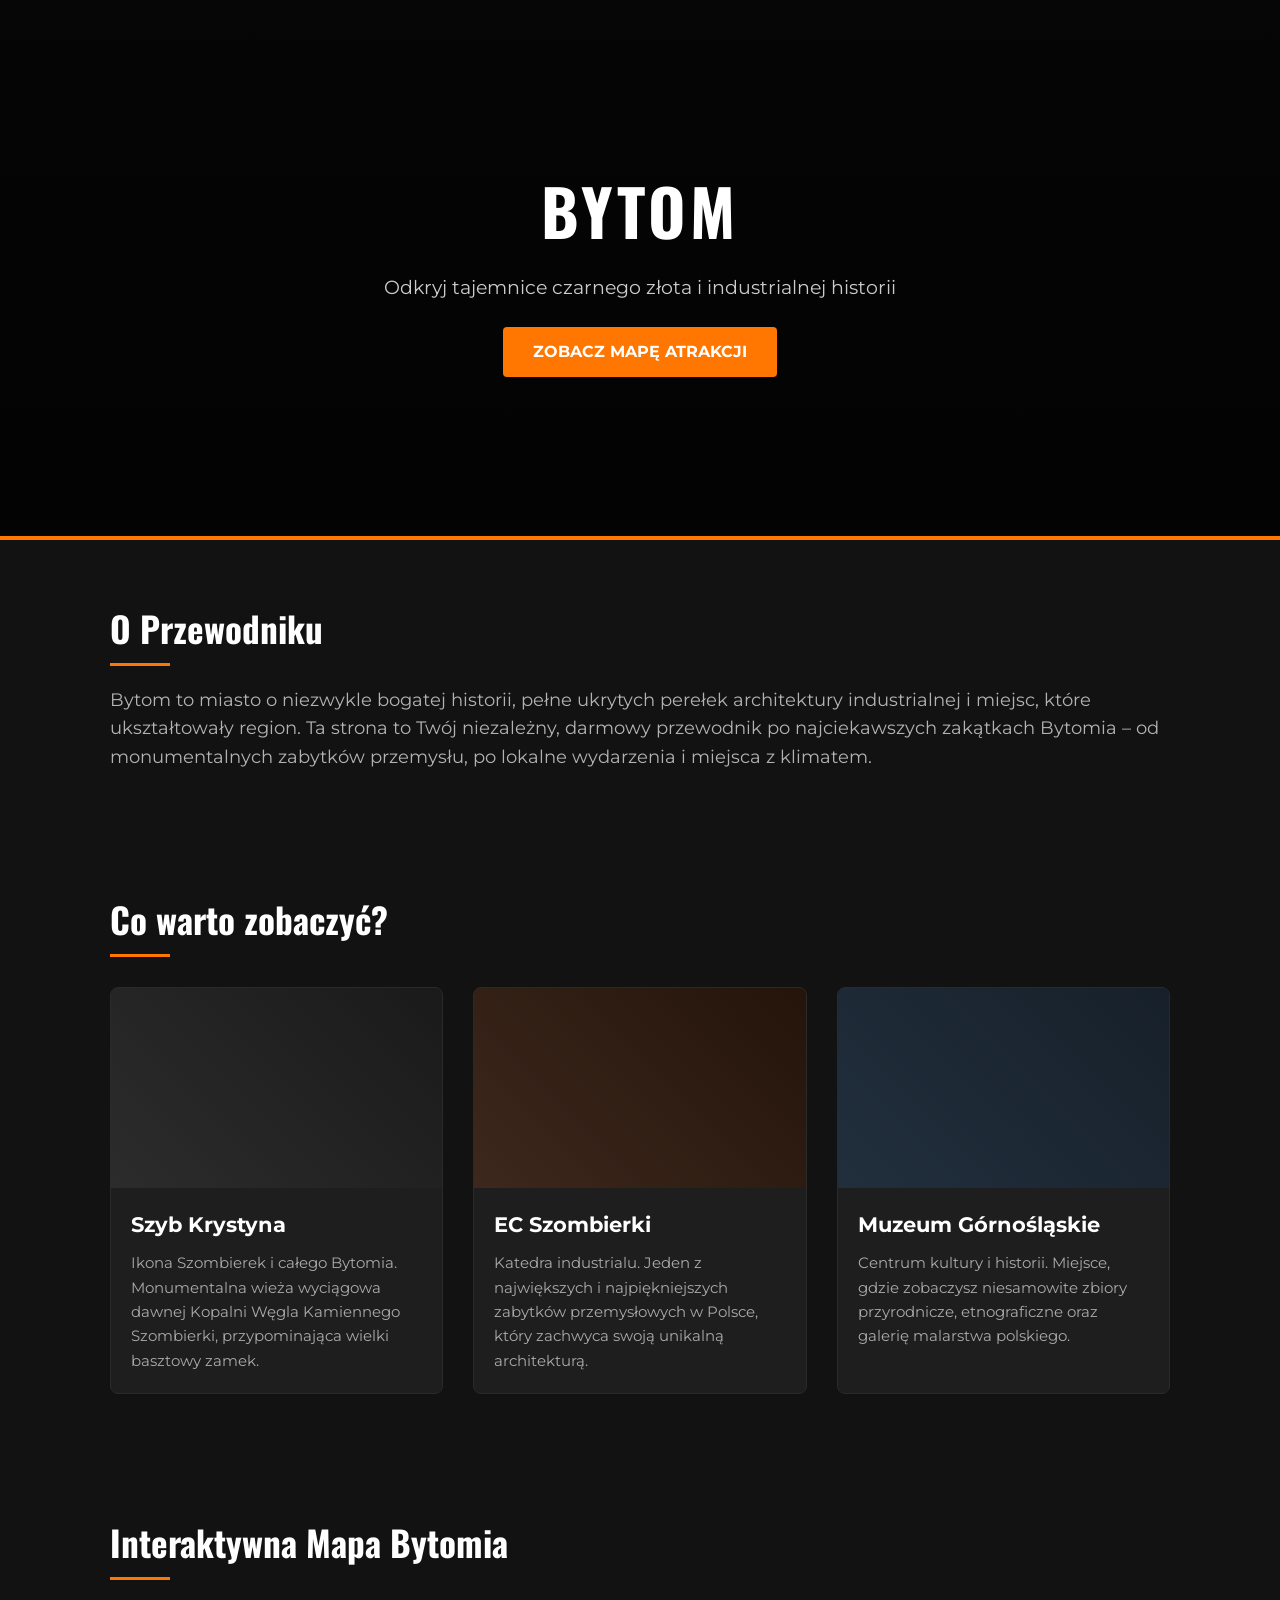
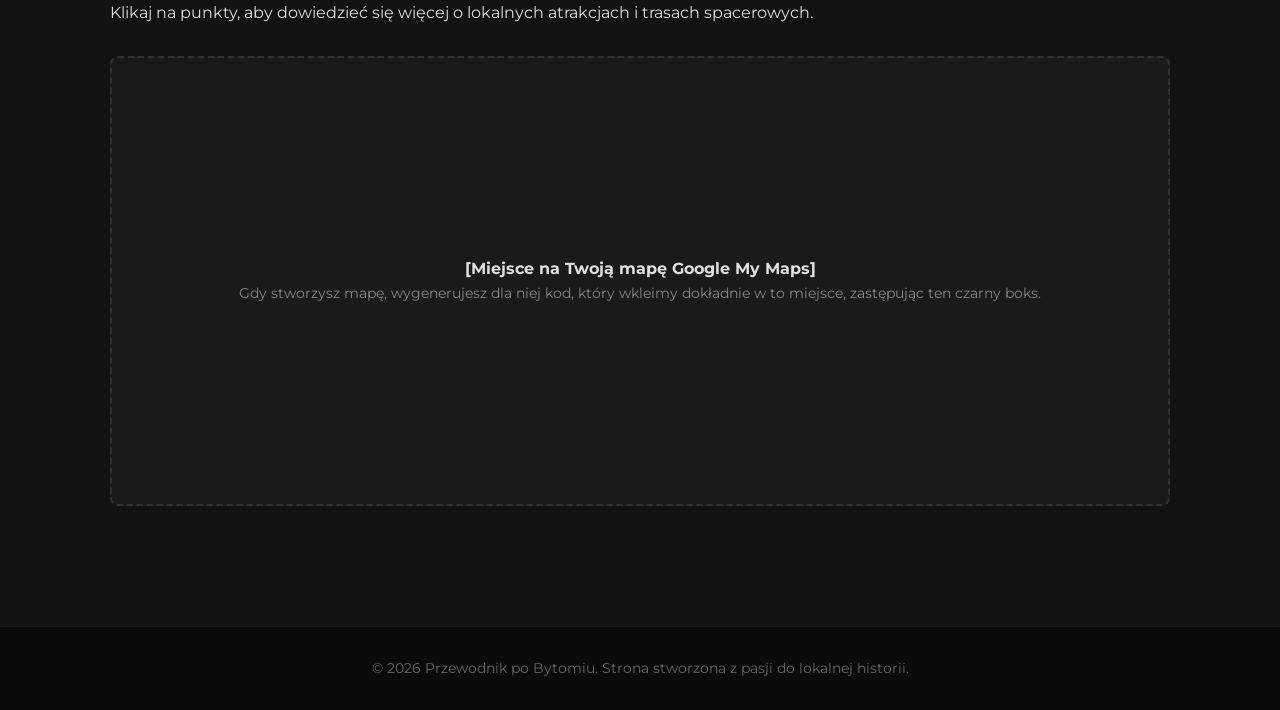
==== index.html @ 53740538 "Add files via upload" ====
<!DOCTYPE html>
<html lang="pl">
<head>
    <meta charset="UTF-8">
    <meta name="viewport" content="width=device-width, initial-scale=1.0">
    <title>Bytom - Industrialny Przewodnik</title>
    <link rel="stylesheet" href="style.css">
    <!-- Google Fonts dla świetnego wyglądu czcionek -->
    <link rel="preconnect" href="https://fonts.googleapis.com">
    <link rel="preconnect" href="https://fonts.gstatic.com" crossorigin>
    <link href="https://fonts.googleapis.com/css2?family=Montserrat:wght@400;700&family=Oswald:wght@500;700&display=swap" rel="stylesheet">
</head>
<body>

    <!-- Główny nagłówek / Banner -->
    <header class="hero">
        <div class="hero-content">
            <h1>BYTOM</h1>
            <p class="tagline">Odkryj tajemnice czarnego złota i industrialnej historii</p>
            <a href="#mapa" class="btn">Zobacz mapę atrakcji</a>
        </div>
    </header>

    <!-- Sekcja O projekcie -->
    <section class="about">
        <h2>O Przewodniku</h2>
        <p>Bytom to miasto o niezwykle bogatej historii, pełne ukrytych perełek architektury industrialnej i miejsc, które ukształtowały region. Ta strona to Twój niezależny, darmowy przewodnik po najciekawszych zakątkach Bytomia – od monumentalnych zabytków przemysłu, po lokalne wydarzenia i miejsca z klimatem.</p>
    </section>

    <!-- Sekcja Atrakcji (Kafelki) -->
    <section class="attractions">
        <h2>Co warto zobaczyć?</h2>
        <div class="grid">
            <div class="card">
                <div class="card-img placeholder-krystyna"></div>
                <div class="card-body">
                    <h3>Szyb Krystyna</h3>
                    <p>Ikona Szombierek i całego Bytomia. Monumentalna wieża wyciągowa dawnej Kopalni Węgla Kamiennego Szombierki, przypominająca wielki basztowy zamek.</p>
                </div>
            </div>
            <div class="card">
                <div class="card-img placeholder-elektrocieplownia"></div>
                <div class="card-body">
                    <h3>EC Szombierki</h3>
                    <p>Katedra industrialu. Jeden z największych i najpiękniejszych zabytków przemysłowych w Polsce, który zachwyca swoją unikalną architekturą.</p>
                </div>
            </div>
            <div class="card">
                <div class="card-img placeholder-muzeum"></div>
                <div class="card-body">
                    <h3>Muzeum Górnośląskie</h3>
                    <p>Centrum kultury i historii. Miejsce, gdzie zobaczysz niesamowite zbiory przyrodnicze, etnograficzne oraz galerię malarstwa polskiego.</p>
                </div>
            </div>
        </div>
    </section>

    <!-- Sekcja z Mapą -->
    <section id="mapa" class="map-section">
        <h2>Interaktywna Mapa Bytomia</h2>
        <p>Klikaj na punkty, aby dowiedzieć się więcej o lokalnych atrakcjach i trasach spacerowych.</p>
        <div class="map-container">
            <!-- Tutaj wkleisz swój kod z Google My Maps. Na razie jest tu estetyczny zamiennik wizualny. -->
            <div class="map-placeholder">
                <p><strong>[Miejsce na Twoją mapę Google My Maps]</strong></p>
                <p style="font-size: 0.9rem; color: #888;">Gdy stworzysz mapę, wygenerujesz dla niej kod, który wkleimy dokładnie w to miejsce, zastępując ten czarny boks.</p>
            </div>
        </div>
    </section>

    <!-- Stopka strony -->
    <footer>
        <p>&copy; 2026 Przewodnik po Bytomiu. Strona stworzona z pasji do lokalnej historii.</p>
    </footer>

</body>
</html>
---- style.css ----
/* Reset podstawowych styli komputerowych */
* {
    margin: 0;
    padding: 0;
    box-sizing: border-box;
}

body {
    font-family: 'Montserrat', sans-serif;
    background-color: #121212; /* Ciemne, industrialne tło */
    color: #e0e0e0;
    line-height: 1.6;
}

/* Styl nagłówka z dużym tłem (Hero) */
.hero {
    background: linear-gradient(rgba(0, 0, 0, 0.7), rgba(0, 0, 0, 0.85)), url('https://images.unsplash.com/photo-1605810230434-7631ac76ec81?auto=format&fit=crop&w=1200&q=80');
    background-size: cover;
    background-position: center;
    height: 60vh;
    display: flex;
    justify-content: center;
    align-items: center;
    text-align: center;
    border-bottom: 4px solid #ff7700; /* Pomarańczowy, "hutniczy" akcent */
}

.hero-content h1 {
    font-family: 'Oswald', sans-serif;
    font-size: 4rem;
    letter-spacing: 4px;
    color: #ffffff;
    margin-bottom: 10px;
}

.hero-content .tagline {
    font-size: 1.2rem;
    color: #cccccc;
    margin-bottom: 25px;
}

/* Przycisk akcji */
.btn {
    display: inline-block;
    padding: 12px 30px;
    background-color: #ff7700;
    color: #fff;
    text-decoration: none;
    font-weight: bold;
    text-transform: uppercase;
    border-radius: 4px;
    transition: background 0.3s ease;
}

.btn:hover {
    background-color: #e06600;
}

/* Wspólne style dla sekcji */
section {
    padding: 60px 20px;
    max-width: 1100px;
    margin: 0 auto;
}

section h2 {
    font-family: 'Oswald', sans-serif;
    font-size: 2.2rem;
    color: #ffffff;
    margin-bottom: 20px;
    position: relative;
    padding-bottom: 10px;
}

section h2::after {
    content: '';
    position: absolute;
    left: 0;
    bottom: 0;
    width: 60px;
    height: 3px;
    background-color: #ff7700;
}

.about p {
    font-size: 1.1rem;
    color: #b3b3b3;
}

/* Układ kafelków (Grid) */
.grid {
    display: grid;
    grid-template-columns: repeat(auto-fit, minmax(300px, 1fr));
    gap: 30px;
    margin-top: 30px;
}

.card {
    background-color: #1e1e1e;
    border-radius: 8px;
    overflow: hidden;
    border: 1px solid #2a2a2a;
    transition: transform 0.3s ease;
}

.card:hover {
    transform: translateY(-5px);
}

.card-img {
    height: 200px;
    background-color: #333;
}

/* Symulacja obrazków industrialnych (kolory węgla i rdzy) */
.placeholder-krystyna { background: #262626 linear-gradient(45deg, #2c2c2c, #1a1a1a); }
.placeholder-elektrocieplownia { background: #3a2212 linear-gradient(45deg, #3d281d, #24140a); }
.placeholder-muzeum { background: #1c2833 linear-gradient(45deg, #212f3d, #17202a); }

.card-body {
    padding: 20px;
}

.card-body h3 {
    color: #ffffff;
    margin-bottom: 10px;
    font-size: 1.3rem;
}

.card-body p {
    font-size: 0.95rem;
    color: #aaaaaa;
}

/* Sekcja Mapy */
.map-container {
    margin-top: 30px;
    width: 100%;
}

.map-placeholder {
    width: 100%;
    height: 450px;
    background-color: #1a1a1a;
    border: 2px dashed #333;
    display: flex;
    flex-direction: column;
    justify-content: center;
    align-items: center;
    border-radius: 8px;
    padding: 20px;
    text-align: center;
}

/* Stopka */
footer {
    background-color: #0b0b0b;
    text-align: center;
    padding: 30px 20px;
    color: #666;
    font-size: 0.9rem;
    border-top: 1px solid #1a1a1a;
    margin-top: 60px;
}

/* Responsywność dla telefonów */
@media (max-width: 768px) {
    .hero-content h1 {
        font-size: 2.5rem;
    }
    section {
        padding: 40px 15px;
    }
}
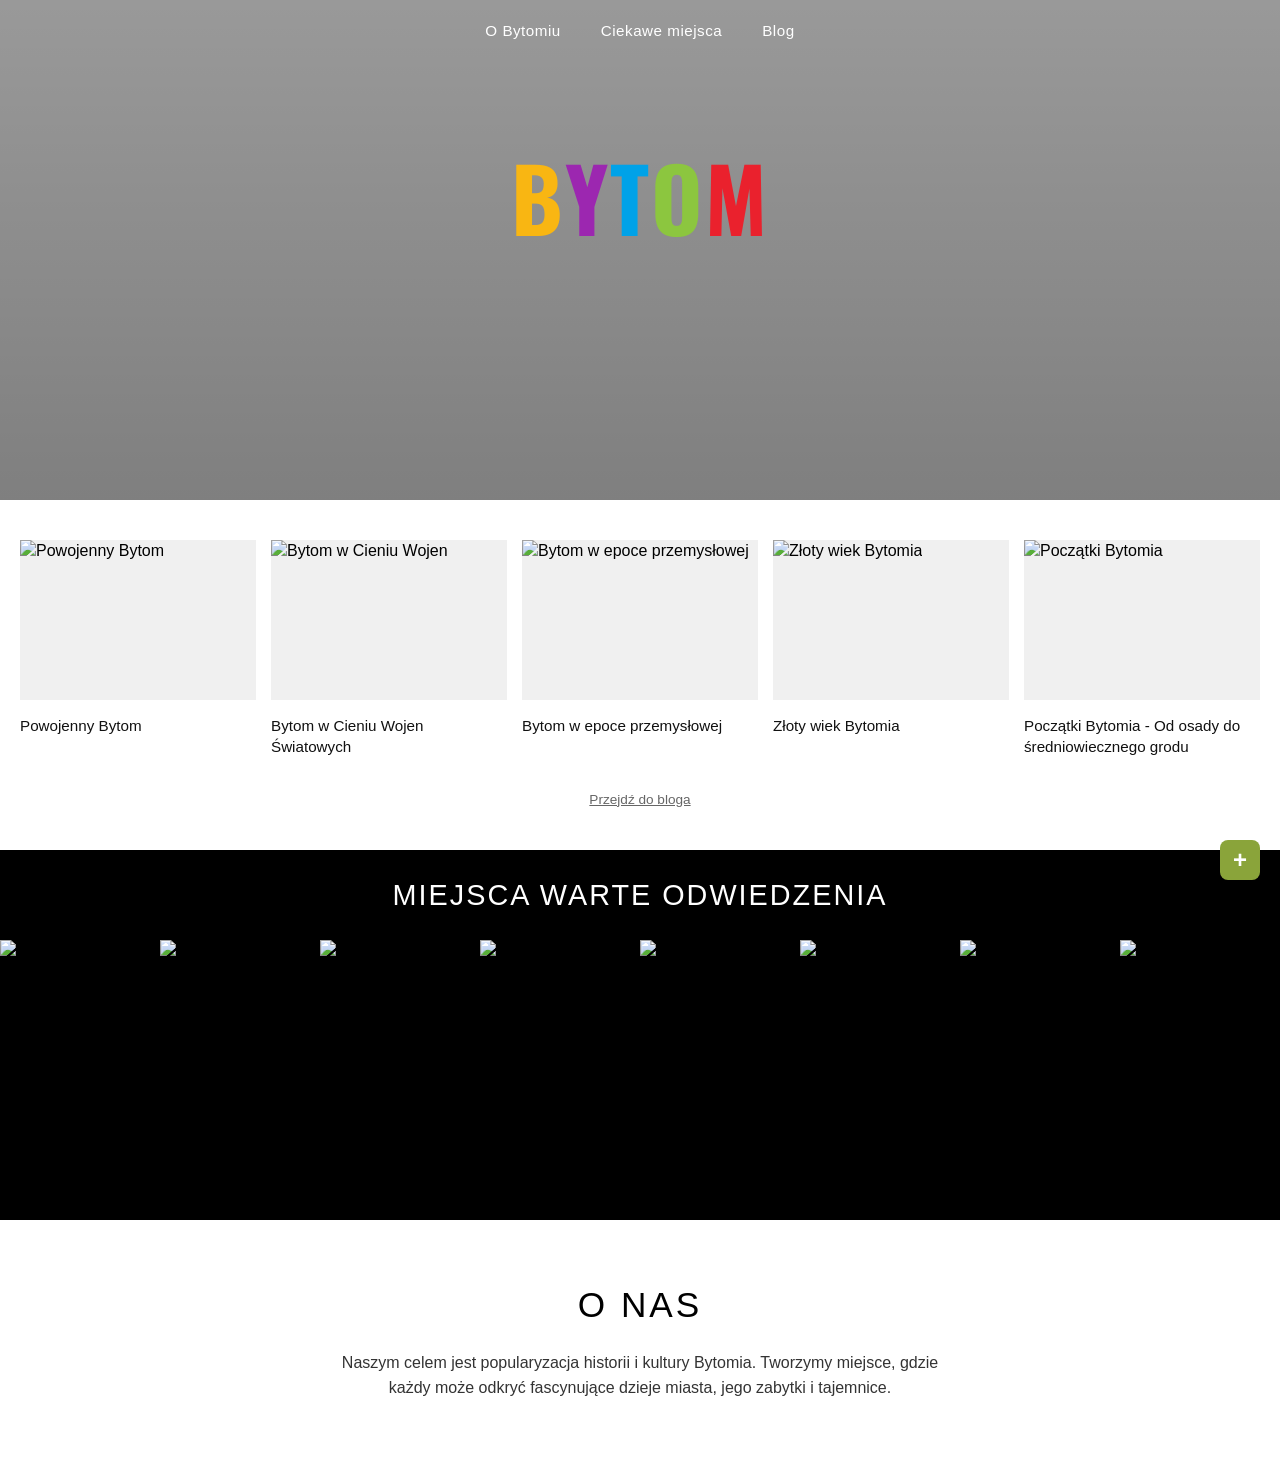
==== commit 46afd1f2: "Add files via upload" ====
--- a/index.html
+++ b/index.html
@@ -3,75 +3,106 @@
 <head>
     <meta charset="UTF-8">
     <meta name="viewport" content="width=device-width, initial-scale=1.0">
-    <title>Bytom - Industrialny Przewodnik</title>
+    <title>Bytom - Przewodnik i Źródło Wiedzy</title>
     <link rel="stylesheet" href="style.css">
-    <!-- Google Fonts dla świetnego wyglądu czcionek -->
     <link rel="preconnect" href="https://fonts.googleapis.com">
     <link rel="preconnect" href="https://fonts.gstatic.com" crossorigin>
-    <link href="https://fonts.googleapis.com/css2?family=Montserrat:wght@400;700&family=Oswald:wght@500;700&display=swap" rel="stylesheet">
+    <link href="https://fonts.googleapis.com/css2?family=Helvetica+Neue:wght@300;400;700&family=Oswald:wght@400;600&family=Montserrat:wght@400;600&display=swap" rel="stylesheet">
 </head>
 <body>
 
-    <!-- Główny nagłówek / Banner -->
-    <header class="hero">
-        <div class="hero-content">
-            <h1>BYTOM</h1>
-            <p class="tagline">Odkryj tajemnice czarnego złota i industrialnej historii</p>
-            <a href="#mapa" class="btn">Zobacz mapę atrakcji</a>
+    <!-- GŁÓWNY BANER (HERO) -->
+    <header class="wix-hero">
+        <nav class="wix-nav">
+            <a href="#">O Bytomiu</a>
+            <a href="#">Ciekawe miejsca</a>
+            <a href="#">Blog</a>
+        </nav>
+        
+        <div class="logo-container">
+            <div class="bytom-logo">
+                <span class="letter-b">B</span>
+                <span class="letter-y">Y</span>
+                <span class="letter-t">T</span>
+                <span class="letter-o">O</span>
+                <span class="letter-m">M</span>
+            </div>
         </div>
     </header>
 
-    <!-- Sekcja O projekcie -->
-    <section class="about">
-        <h2>O Przewodniku</h2>
-        <p>Bytom to miasto o niezwykle bogatej historii, pełne ukrytych perełek architektury industrialnej i miejsc, które ukształtowały region. Ta strona to Twój niezależny, darmowy przewodnik po najciekawszych zakątkach Bytomia – od monumentalnych zabytków przemysłu, po lokalne wydarzenia i miejsca z klimatem.</p>
-    </section>
+    <!-- SEKCJA BLOGA / HISTORII -->
+    <section class="history-section">
+        <div class="grid-container">
+            
+            <div class="history-card">
+                <div class="card-img-wrapper">
+                    <img src="https://images.unsplash.com/photo-1578328819058-b69f3a3b0f6b?auto=format&fit=crop&w=400&q=80" alt="Powojenny Bytom">
+                </div>
+                <div class="card-title"><a href="#">Powojenny Bytom</a></div>
+            </div>
 
-    <!-- Sekcja Atrakcji (Kafelki) -->
-    <section class="attractions">
-        <h2>Co warto zobaczyć?</h2>
-        <div class="grid">
-            <div class="card">
-                <div class="card-img placeholder-krystyna"></div>
-                <div class="card-body">
-                    <h3>Szyb Krystyna</h3>
-                    <p>Ikona Szombierek i całego Bytomia. Monumentalna wieża wyciągowa dawnej Kopalni Węgla Kamiennego Szombierki, przypominająca wielki basztowy zamek.</p>
+            <div class="history-card">
+                <div class="card-img-wrapper">
+                    <img src="https://images.unsplash.com/photo-1541963463532-d68292c34b19?auto=format&fit=crop&w=400&q=80" alt="Bytom w Cieniu Wojen">
                 </div>
+                <div class="card-title"><a href="#">Bytom w Cieniu Wojen Światowych</a></div>
             </div>
-            <div class="card">
-                <div class="card-img placeholder-elektrocieplownia"></div>
-                <div class="card-body">
-                    <h3>EC Szombierki</h3>
-                    <p>Katedra industrialu. Jeden z największych i najpiękniejszych zabytków przemysłowych w Polsce, który zachwyca swoją unikalną architekturą.</p>
+
+            <div class="history-card">
+                <div class="card-img-wrapper">
+                    <img src="https://images.unsplash.com/photo-1504917595217-d4dc5ebe6122?auto=format&fit=crop&w=400&q=80" alt="Bytom w epoce przemysłowej">
                 </div>
+                <div class="card-title"><a href="#">Bytom w epoce przemysłowej</a></div>
             </div>
-            <div class="card">
-                <div class="card-img placeholder-muzeum"></div>
-                <div class="card-body">
-                    <h3>Muzeum Górnośląskie</h3>
-                    <p>Centrum kultury i historii. Miejsce, gdzie zobaczysz niesamowite zbiory przyrodnicze, etnograficzne oraz galerię malarstwa polskiego.</p>
+
+            <div class="history-card">
+                <div class="card-img-wrapper">
+                    <img src="https://images.unsplash.com/photo-1605810230434-7631ac76ec81?auto=format&fit=crop&w=400&q=80" alt="Złoty wiek Bytomia">
                 </div>
+                <div class="card-title"><a href="#">Złoty wiek Bytomia</a></div>
             </div>
+
+            <div class="history-card">
+                <div class="card-img-wrapper">
+                    <img src="https://images.unsplash.com/photo-1447069387593-a5de0862481e?auto=format&fit=crop&w=400&q=80" alt="Początki Bytomia">
+                </div>
+                <div class="card-title"><a href="#">Początki Bytomia - Od osady do średniowiecznego grodu</a></div>
+            </div>
+
+        </div>
+        
+        <div class="blog-link-wrapper">
+            <a href="#" class="go-to-blog">Przejdź do bloga</a>
         </div>
     </section>
 
-    <!-- Sekcja z Mapą -->
-    <section id="mapa" class="map-section">
-        <h2>Interaktywna Mapa Bytomia</h2>
-        <p>Klikaj na punkty, aby dowiedzieć się więcej o lokalnych atrakcjach i trasach spacerowych.</p>
-        <div class="map-container">
-            <!-- Tutaj wkleisz swój kod z Google My Maps. Na razie jest tu estetyczny zamiennik wizualny. -->
-            <div class="map-placeholder">
-                <p><strong>[Miejsce na Twoją mapę Google My Maps]</strong></p>
-                <p style="font-size: 0.9rem; color: #888;">Gdy stworzysz mapę, wygenerujesz dla niej kod, który wkleimy dokładnie w to miejsce, zastępując ten czarny boks.</p>
-            </div>
+    <!-- SEKCJA MIEJSCA WARTE ODWIEDZENIA -->
+    <section class="places-section">
+        <div class="places-header">
+            <h2>MIEJSCA WARTE ODWIEDZENIA</h2>
+        </div>
+        
+        <div class="places-gallery">
+            <div class="gallery-item"><img src="https://images.unsplash.com/photo-1518156677180-95a2893f3e9f?auto=format&fit=crop&w=400&q=80" alt="Szyb Krystyna"></div>
+            <div class="gallery-item"><img src="https://images.unsplash.com/photo-1518156677180-95a2893f3e9f?auto=format&fit=crop&w=400&q=80" alt="Szyb Krystyna"></div>
+            <div class="gallery-item"><img src="https://images.unsplash.com/photo-1518156677180-95a2893f3e9f?auto=format&fit=crop&w=400&q=80" alt="Szyb Krystyna"></div>
+            <div class="gallery-item"><img src="https://images.unsplash.com/photo-1518156677180-95a2893f3e9f?auto=format&fit=crop&w=400&q=80" alt="Szyb Krystyna"></div>
+            <div class="gallery-item"><img src="https://images.unsplash.com/photo-1518156677180-95a2893f3e9f?auto=format&fit=crop&w=400&q=80" alt="Szyb Krystyna"></div>
+            <div class="gallery-item"><img src="https://images.unsplash.com/photo-1518156677180-95a2893f3e9f?auto=format&fit=crop&w=400&q=80" alt="Szyb Krystyna"></div>
+            <div class="gallery-item"><img src="https://images.unsplash.com/photo-1518156677180-95a2893f3e9f?auto=format&fit=crop&w=400&q=80" alt="Szyb Krystyna"></div>
+            <div class="gallery-item"><img src="https://images.unsplash.com/photo-1518156677180-95a2893f3e9f?auto=format&fit=crop&w=400&q=80" alt="Szyb Krystyna"></div>
         </div>
     </section>
 
-    <!-- Stopka strony -->
-    <footer>
-        <p>&copy; 2026 Przewodnik po Bytomiu. Strona stworzona z pasji do lokalnej historii.</p>
-    </footer>
+    <!-- SEKCJA O NAS -->
+    <section class="about-wix-section">
+        <div class="about-container">
+            <h2>O NAS</h2>
+            <p>Naszym celem jest popularyzacja historii i kultury Bytomia. Tworzymy miejsce, gdzie każdy może odkryć fascynujące dzieje miasta, jego zabytki i tajemnice.</p>
+        </div>
+    </section>
+
+    <div class="wix-plus-btn">+</div>
 
 </body>
 </html>
--- a/style.css
+++ b/style.css
@@ -1,4 +1,4 @@
-/* Reset podstawowych styli komputerowych */
+/* RESET I STYLE PODSTAWOWE */
 * {
     margin: 0;
     padding: 0;
@@ -6,169 +6,218 @@
 }
 
 body {
-    font-family: 'Montserrat', sans-serif;
-    background-color: #121212; /* Ciemne, industrialne tło */
-    color: #e0e0e0;
-    line-height: 1.6;
-}
-
-/* Styl nagłówka z dużym tłem (Hero) */
-.hero {
-    background: linear-gradient(rgba(0, 0, 0, 0.7), rgba(0, 0, 0, 0.85)), url('https://images.unsplash.com/photo-1605810230434-7631ac76ec81?auto=format&fit=crop&w=1200&q=80');
+    font-family: 'Helvetica Neue', Helvetica, Arial, sans-serif;
+    background-color: #ffffff;
+    color: #000000;
+    line-height: 1.4;
+}
+
+/* LINKI HOVER */
+a {
+    color: inherit;
+    text-decoration: none;
+    transition: color 0.2s ease;
+}
+
+a:hover {
+    color: #8aa43a !important;
+}
+
+/* GŁÓWNY BANER HERO */
+.wix-hero {
+    position: relative;
+    background: linear-gradient(rgba(0, 0, 0, 0.4), rgba(0, 0, 0, 0.5)), url('https://images.unsplash.com/photo-1506744038136-46273834b3fb?auto=format&fit=crop&w=1600&q=80'); 
     background-size: cover;
-    background-position: center;
-    height: 60vh;
+    background-position: center 30%;
+    height: 500px;
+    display: flex;
+    flex-direction: column;
+    align-items: center;
+    justify-content: flex-start;
+    padding-top: 20px;
+}
+
+/* Menu Górne */
+.wix-nav {
+    display: flex;
+    gap: 40px;
+    margin-bottom: 80px;
+}
+
+.wix-nav a {
+    color: #ffffff;
+    font-size: 0.95rem;
+    font-weight: 400;
+    letter-spacing: 0.5px;
+}
+
+/* Logo BYTOM */
+.logo-container {
     display: flex;
     justify-content: center;
     align-items: center;
+    height: 150px;
+}
+
+.bytom-logo {
+    font-family: 'Oswald', sans-serif;
+    font-size: 5.5rem;
+    font-weight: 700;
+    letter-spacing: 2px;
+    display: flex;
+}
+
+.bytom-logo .letter-b { color: #f9b612; }
+.bytom-logo .letter-y { color: #9c27b0; }
+.bytom-logo .letter-t { color: #00a2e8; }
+.bytom-logo .letter-o { color: #8cc63f; }
+.bytom-logo .letter-m { color: #ea212d; }
+
+/* KAFELKI HISTORII */
+.history-section {
+    background-color: #ffffff;
+    padding: 40px 20px 20px 20px;
+    max-width: 1400px;
+    margin: 0 auto;
+}
+
+.grid-container {
+    display: grid;
+    grid-template-columns: repeat(5, 1fr);
+    gap: 15px;
+}
+
+@media (max-width: 1024px) {
+    .grid-container { grid-template-columns: repeat(3, 1fr); }
+}
+@media (max-width: 600px) {
+    .grid-container { grid-template-columns: repeat(1, 1fr); }
+}
+
+.history-card {
+    background: #ffffff;
+    display: flex;
+    flex-direction: column;
+}
+
+.card-img-wrapper {
+    width: 100%;
+    height: 160px;
+    overflow: hidden;
+    background-color: #f0f0f0;
+}
+
+.card-img-wrapper img {
+    width: 100%;
+    height: 100%;
+    object-fit: cover;
+}
+
+.card-title {
+    margin-top: 15px;
+    font-size: 0.95rem;
+    font-weight: 400;
+    color: #111111;
+    line-height: 1.4;
+    padding-right: 10px;
+}
+
+.blog-link-wrapper {
     text-align: center;
-    border-bottom: 4px solid #ff7700; /* Pomarańczowy, "hutniczy" akcent */
-}
-
-.hero-content h1 {
-    font-family: 'Oswald', sans-serif;
-    font-size: 4rem;
-    letter-spacing: 4px;
+    margin-top: 30px;
+    margin-bottom: 20px;
+}
+
+.go-to-blog {
+    font-size: 0.85rem;
+    color: #666666;
+    text-decoration: underline;
+}
+
+/* SEKCJA MIEJSCA WARTE ODWIEDZENIA */
+.places-section {
+    background-color: #000000;
+    width: 100%;
+}
+
+.places-header {
+    background-color: #000000;
+    text-align: center;
+    padding: 25px 0;
+}
+
+.places-header h2 {
+    font-family: 'Helvetica Neue', Arial, sans-serif;
     color: #ffffff;
-    margin-bottom: 10px;
-}
-
-.hero-content .tagline {
-    font-size: 1.2rem;
-    color: #cccccc;
-    margin-bottom: 25px;
-}
-
-/* Przycisk akcji */
-.btn {
-    display: inline-block;
-    padding: 12px 30px;
-    background-color: #ff7700;
-    color: #fff;
-    text-decoration: none;
+    font-size: 1.8rem;
+    font-weight: 300;
+    letter-spacing: 2px;
+}
+
+.places-gallery {
+    display: flex;
+    overflow-x: hidden;
+    width: 100%;
+    background-color: #000000;
+}
+
+.gallery-item {
+    flex: 0 0 12.5%;
+    height: 280px;
+}
+
+@media (max-width: 900px) {
+    .gallery-item { flex: 0 0 25%; }
+}
+
+.gallery-item img {
+    width: 100%;
+    height: 100%;
+    object-fit: cover;
+}
+
+/* SEKCJA O NAS */
+.about-wix-section {
+    background-color: #ffffff;
+    padding: 60px 20px;
+    text-align: center;
+}
+
+.about-container {
+    max-width: 800px;
+    margin: 0 auto;
+}
+
+.about-container h2 {
+    font-family: 'Helvetica Neue', Arial, sans-serif;
+    font-size: 2.2rem;
+    font-weight: 300;
+    letter-spacing: 3px;
+    margin-bottom: 20px;
+}
+
+.about-container p {
+    font-size: 1rem;
+    color: #333333;
+    line-height: 1.6;
+    max-width: 600px;
+    margin: 0 auto;
+}
+
+.wix-plus-btn {
+    position: fixed;
+    bottom: 20px;
+    right: 20px;
+    background-color: #8aa43a;
+    color: #ffffff;
+    width: 40px;
+    height: 40px;
+    border-radius: 8px;
+    display: flex;
+    align-items: center;
+    justify-content: center;
+    font-size: 1.5rem;
     font-weight: bold;
-    text-transform: uppercase;
-    border-radius: 4px;
-    transition: background 0.3s ease;
-}
-
-.btn:hover {
-    background-color: #e06600;
-}
-
-/* Wspólne style dla sekcji */
-section {
-    padding: 60px 20px;
-    max-width: 1100px;
-    margin: 0 auto;
-}
-
-section h2 {
-    font-family: 'Oswald', sans-serif;
-    font-size: 2.2rem;
-    color: #ffffff;
-    margin-bottom: 20px;
-    position: relative;
-    padding-bottom: 10px;
-}
-
-section h2::after {
-    content: '';
-    position: absolute;
-    left: 0;
-    bottom: 0;
-    width: 60px;
-    height: 3px;
-    background-color: #ff7700;
-}
-
-.about p {
-    font-size: 1.1rem;
-    color: #b3b3b3;
-}
-
-/* Układ kafelków (Grid) */
-.grid {
-    display: grid;
-    grid-template-columns: repeat(auto-fit, minmax(300px, 1fr));
-    gap: 30px;
-    margin-top: 30px;
-}
-
-.card {
-    background-color: #1e1e1e;
-    border-radius: 8px;
-    overflow: hidden;
-    border: 1px solid #2a2a2a;
-    transition: transform 0.3s ease;
-}
-
-.card:hover {
-    transform: translateY(-5px);
-}
-
-.card-img {
-    height: 200px;
-    background-color: #333;
-}
-
-/* Symulacja obrazków industrialnych (kolory węgla i rdzy) */
-.placeholder-krystyna { background: #262626 linear-gradient(45deg, #2c2c2c, #1a1a1a); }
-.placeholder-elektrocieplownia { background: #3a2212 linear-gradient(45deg, #3d281d, #24140a); }
-.placeholder-muzeum { background: #1c2833 linear-gradient(45deg, #212f3d, #17202a); }
-
-.card-body {
-    padding: 20px;
-}
-
-.card-body h3 {
-    color: #ffffff;
-    margin-bottom: 10px;
-    font-size: 1.3rem;
-}
-
-.card-body p {
-    font-size: 0.95rem;
-    color: #aaaaaa;
-}
-
-/* Sekcja Mapy */
-.map-container {
-    margin-top: 30px;
-    width: 100%;
-}
-
-.map-placeholder {
-    width: 100%;
-    height: 450px;
-    background-color: #1a1a1a;
-    border: 2px dashed #333;
-    display: flex;
-    flex-direction: column;
-    justify-content: center;
-    align-items: center;
-    border-radius: 8px;
-    padding: 20px;
-    text-align: center;
-}
-
-/* Stopka */
-footer {
-    background-color: #0b0b0b;
-    text-align: center;
-    padding: 30px 20px;
-    color: #666;
-    font-size: 0.9rem;
-    border-top: 1px solid #1a1a1a;
-    margin-top: 60px;
-}
-
-/* Responsywność dla telefonów */
-@media (max-width: 768px) {
-    .hero-content h1 {
-        font-size: 2.5rem;
-    }
-    section {
-        padding: 40px 15px;
-    }
-}
+    cursor: pointer;
+    z-index: 1000;
+}
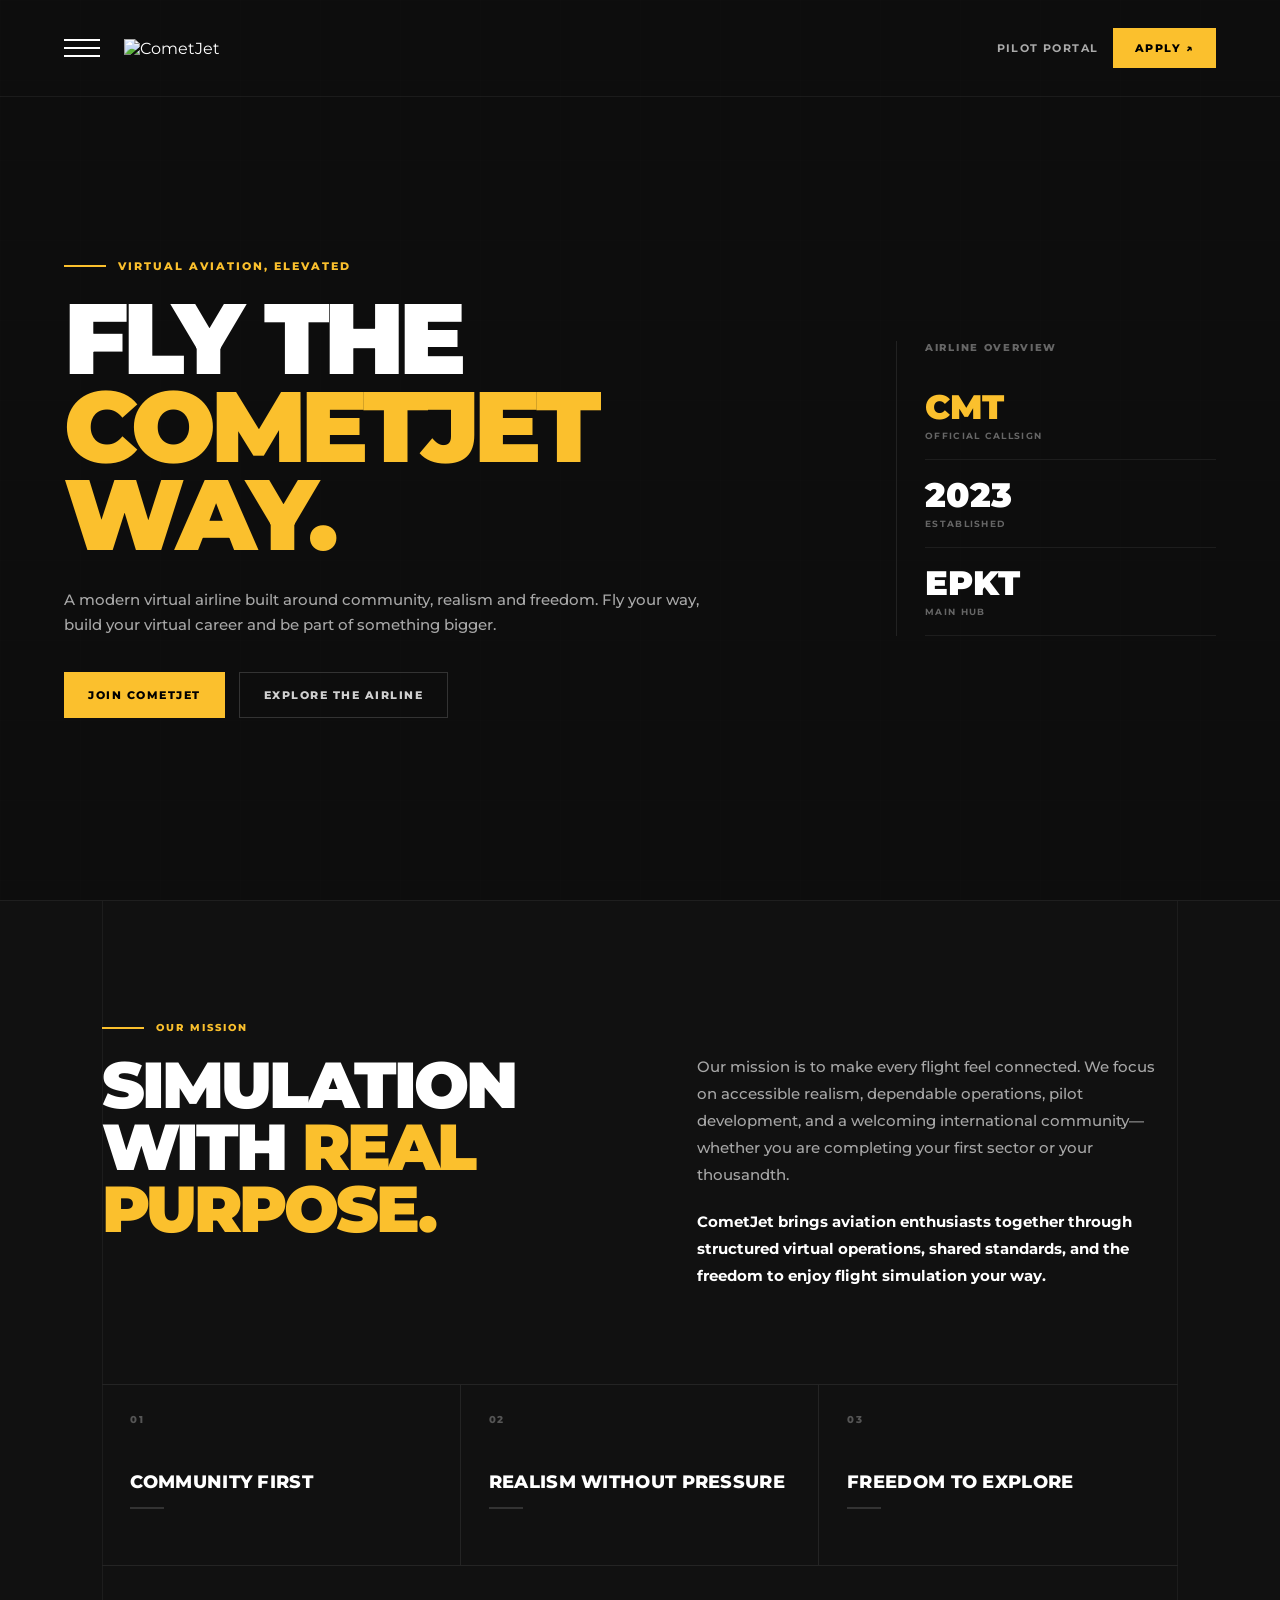
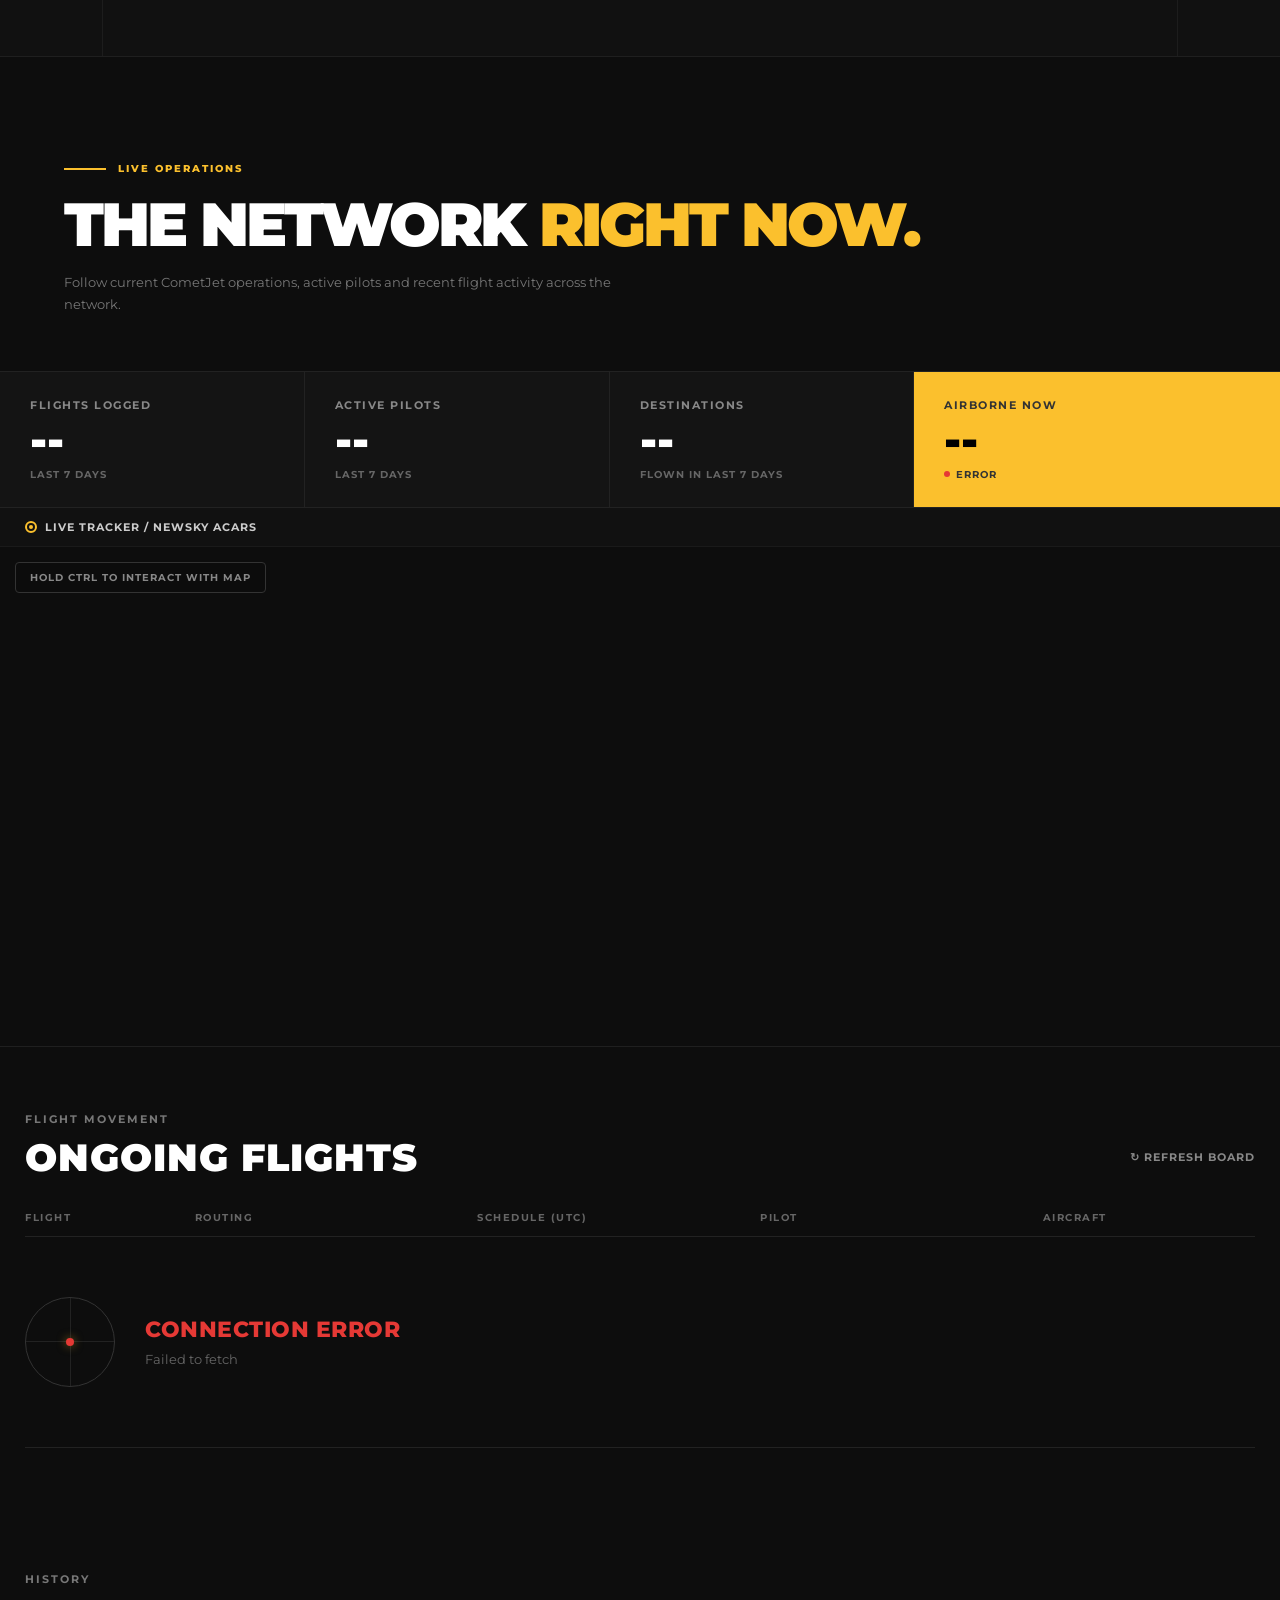
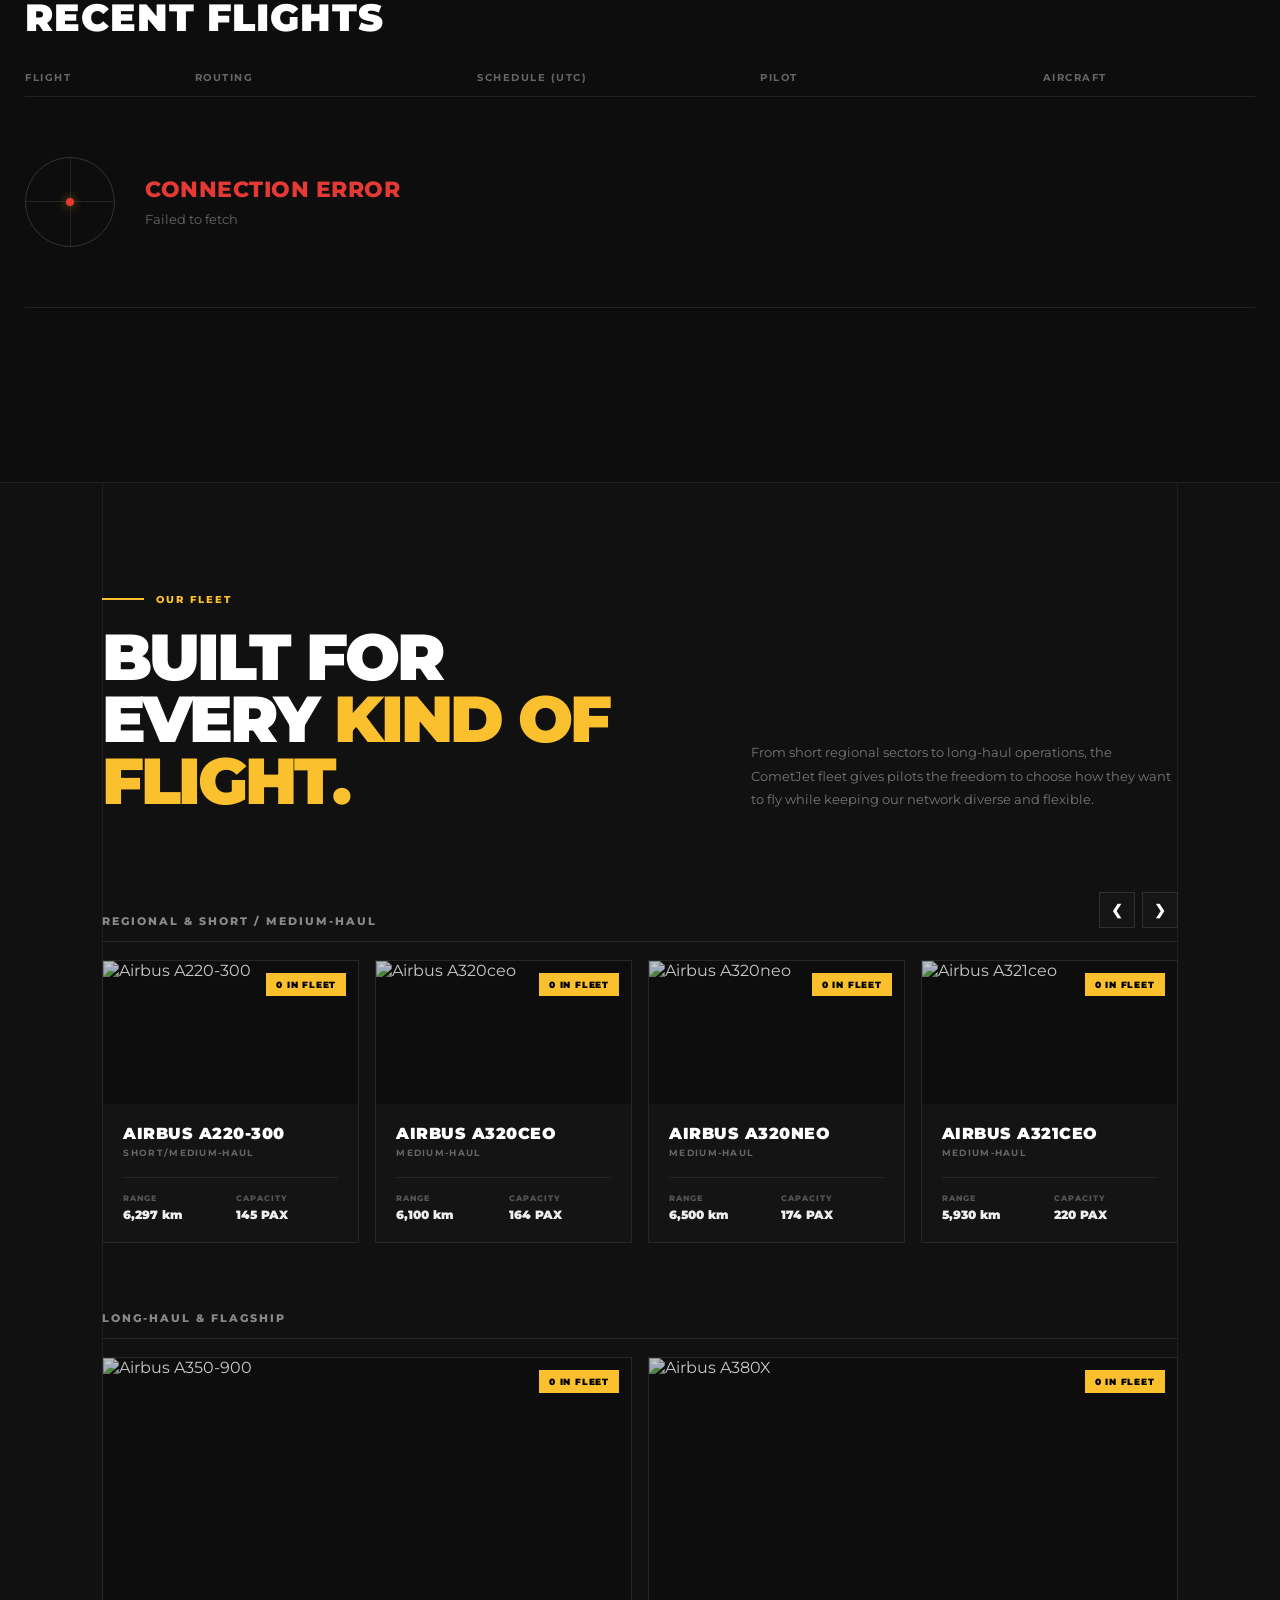
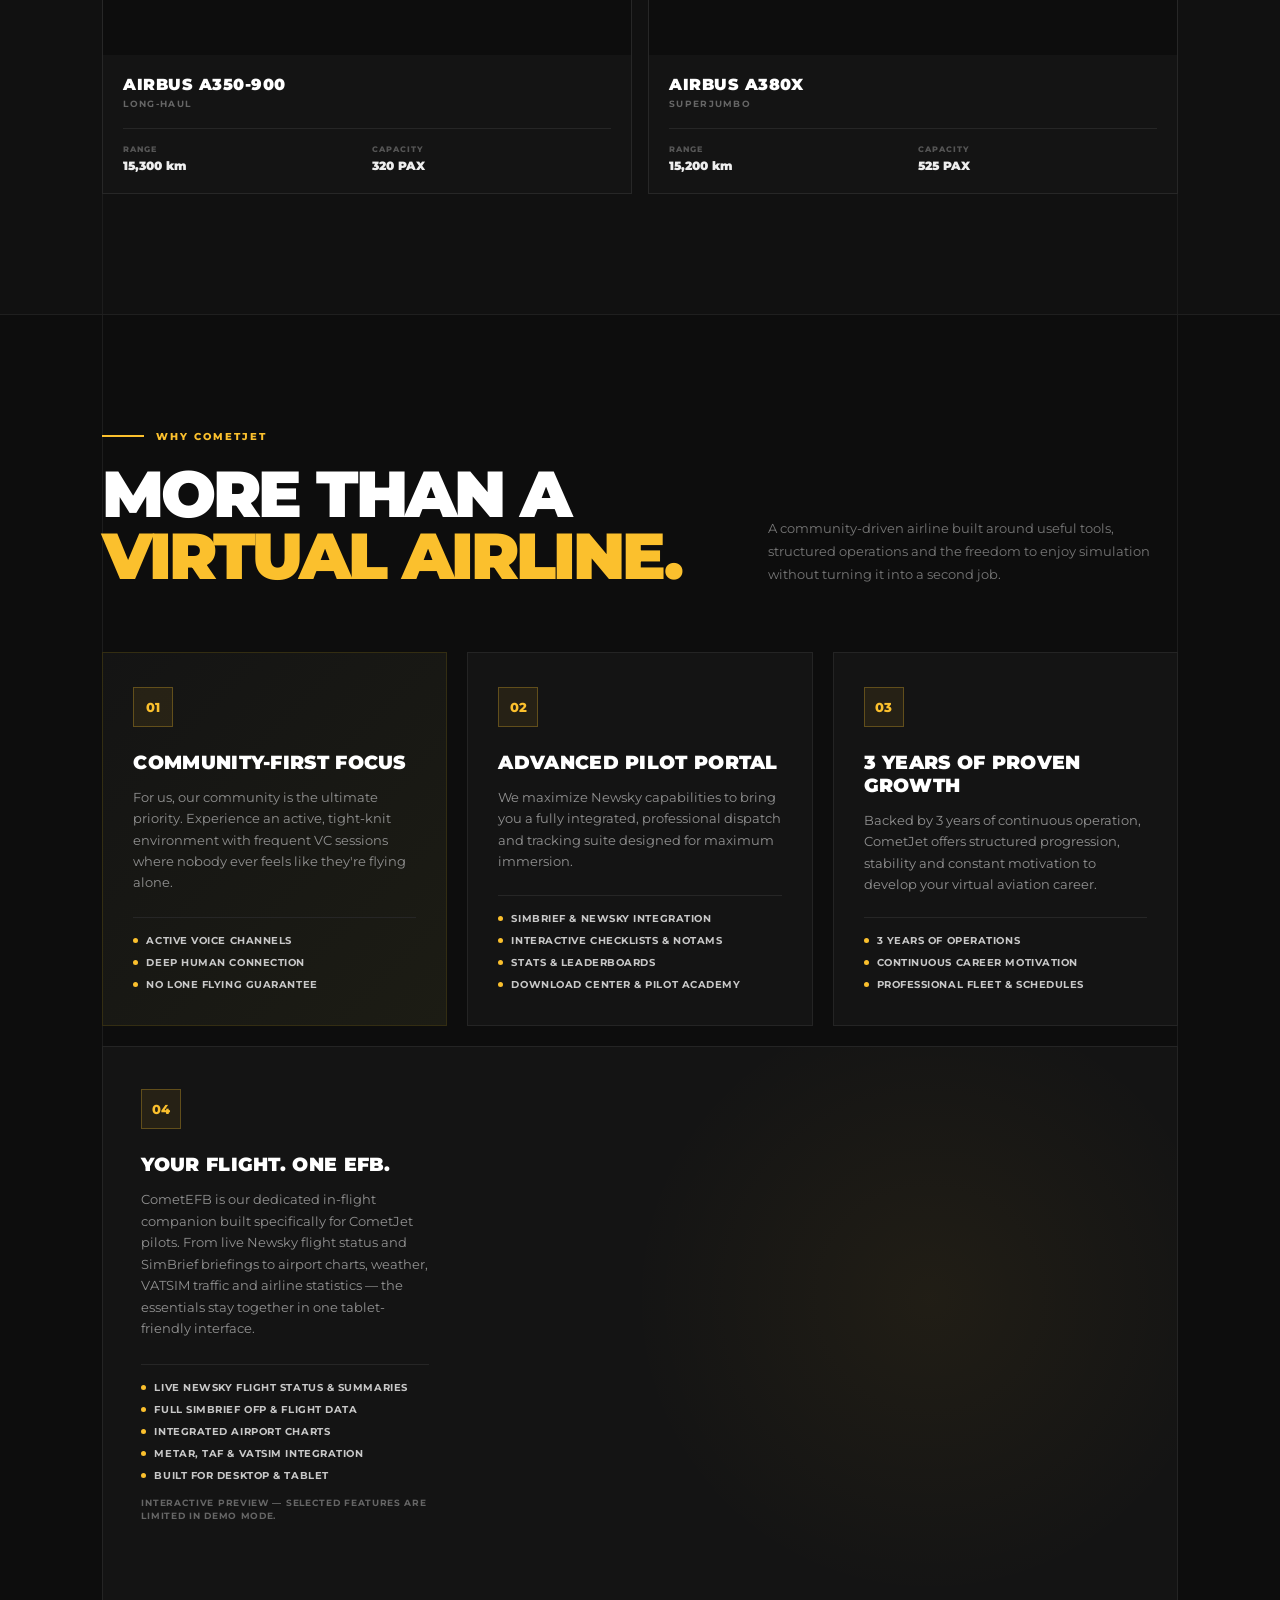
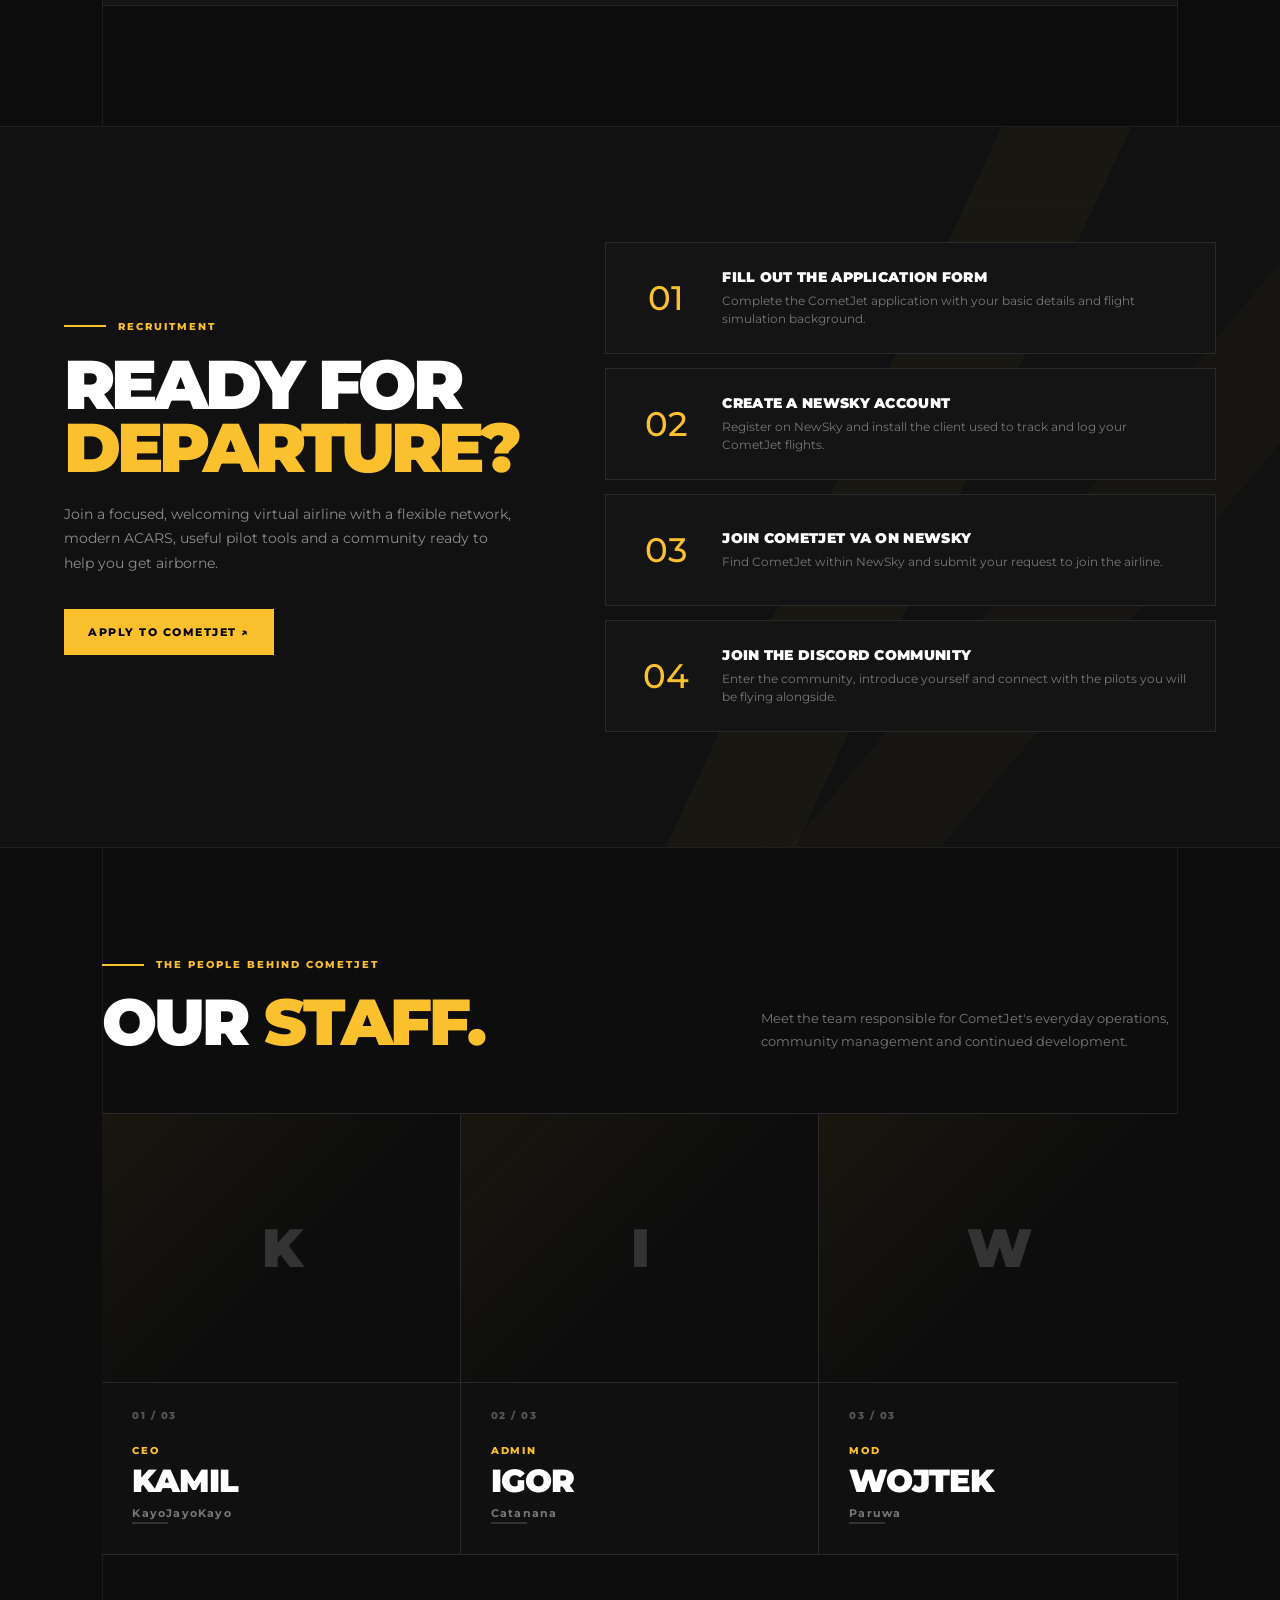
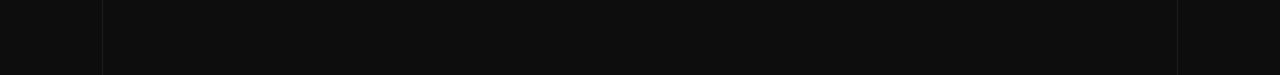
==== commit c62d7a98: "Update index.html" ====
--- a/index.html
+++ b/index.html
@@ -1,108 +1,8741 @@
 <!DOCTYPE html>
-<html lang="pl">
+<html lang="en">
 <head>
     <meta charset="UTF-8">
     <meta name="viewport" content="width=device-width, initial-scale=1.0">
-    <title>Bytom - Przewodnik i Źródło Wiedzy</title>
-    <link rel="stylesheet" href="style.css">
+    <title>CometJet Virtual Airlines</title>
+
     <link rel="preconnect" href="https://fonts.googleapis.com">
     <link rel="preconnect" href="https://fonts.gstatic.com" crossorigin>
-    <link href="https://fonts.googleapis.com/css2?family=Helvetica+Neue:wght@300;400;700&family=Oswald:wght@400;600&family=Montserrat:wght@400;600&display=swap" rel="stylesheet">
+    <link href="https://fonts.googleapis.com/css2?family=Montserrat:wght@400;500;600;700;800;900&display=swap" rel="stylesheet">
+
+    <style>
+        *{box-sizing:border-box;margin:0;padding:0;font-family:'Montserrat',sans-serif}
+        html{scroll-behavior:smooth}
+        html,body{width:100%;min-height:100%;background:#0d0d0d;color:#fff}
+        body{overflow-x:hidden}
+        a{color:inherit}
+
+        /* =========================================================
+           HERO
+        ========================================================= */
+        .hero{position:relative;min-height:100vh;width:100%;overflow:hidden;background:#0d0d0d;display:flex;flex-direction:column}
+        .hero-bg{
+            position:absolute;inset:0;
+            background:
+                linear-gradient(90deg,rgba(13,13,13,.97) 0%,rgba(13,13,13,.88) 28%,rgba(13,13,13,.55) 60%,rgba(13,13,13,.92) 100%),
+                linear-gradient(180deg,rgba(13,13,13,.15) 0%,rgba(13,13,13,.90) 100%),
+                url("assets/hero-background.jpg") center center/cover no-repeat;
+            transform:scale(1.02)
+        }
+        .grid-overlay{
+            position:absolute;inset:0;opacity:.12;pointer-events:none;
+            background-image:
+                linear-gradient(rgba(255,255,255,.05) 1px,transparent 1px),
+                linear-gradient(90deg,rgba(255,255,255,.05) 1px,transparent 1px);
+            background-size:80px 80px
+        }
+        .hero-topbar{
+            position:relative;z-index:20;display:flex;align-items:center;justify-content:space-between;
+            padding:28px 5vw;border-bottom:1px solid rgba(255,255,255,.06)
+        }
+        .top-left{display:flex;align-items:center;gap:22px}
+        .menu-button{width:38px;height:30px;display:flex;flex-direction:column;justify-content:center;gap:6px;background:none;border:none;cursor:pointer;padding:0;z-index:30}
+        .menu-button span{width:36px;height:2px;background:#fff;transition:.25s ease;transform-origin:center}
+        .menu-button.active span:nth-child(1){transform:translateY(8px) rotate(45deg)}
+        .menu-button.active span:nth-child(2){opacity:0}
+        .menu-button.active span:nth-child(3){transform:translateY(-8px) rotate(-45deg)}
+        .top-logo{width:190px;height:auto;display:block}
+        .hero-actions{display:flex;align-items:center;gap:14px}
+        .nav-link{color:#aaa;text-decoration:none;font-size:11px;font-weight:700;letter-spacing:1.4px;text-transform:uppercase;transition:.2s ease}
+        .nav-link:hover{color:#fff}
+        .apply-btn{background:#fbc02d;color:#000;text-decoration:none;padding:13px 22px;font-size:11px;font-weight:800;letter-spacing:1.5px;text-transform:uppercase;transition:.2s ease}
+        .apply-btn:hover{background:#fff}
+
+        /* MENU */
+        .menu-panel{
+            position:fixed;top:0;left:0;width:360px;max-width:88vw;height:100vh;background:#111;border-right:1px solid #222;
+            z-index:15;padding:120px 42px 40px;transform:translateX(-100%);transition:transform .3s ease
+        }
+        .menu-panel.open{transform:translateX(0)}
+        .menu-panel nav{display:flex;flex-direction:column}
+        .menu-item{border-bottom:1px solid #222}
+        .menu-main-link,
+        .menu-home-toggle{
+            width:100%;
+            display:flex;
+            align-items:center;
+            justify-content:space-between;
+            gap:12px;
+            color:#fff;
+            text-decoration:none;
+            padding:17px 0;
+            background:none;
+            border:0;
+            font-size:13px;
+            font-weight:800;
+            letter-spacing:1.5px;
+            text-transform:uppercase;
+            cursor:pointer;
+            transition:.2s ease;
+            text-align:left;
+        }
+        .menu-main-link:hover,
+        .menu-home-toggle:hover{color:#fbc02d;padding-left:8px}
+        .menu-index{
+            display:inline-block;
+            width:38px;
+            color:#555;
+            font-size:9px;
+            font-weight:700;
+            flex-shrink:0;
+        }
+        .menu-label{flex:1}
+        .menu-chevron{
+            color:#666;
+            font-size:11px;
+            transition:transform .22s ease,color .22s ease;
+        }
+        .menu-home-toggle.open .menu-chevron{
+            transform:rotate(180deg);
+            color:#fbc02d;
+        }
+        .home-submenu{
+            max-height:0;
+            overflow:hidden;
+            transition:max-height .3s ease;
+            background:#0d0d0d;
+            margin:0 -42px;
+            padding:0 42px;
+        }
+        .home-submenu.open{max-height:380px}
+        .home-submenu a{
+            display:block;
+            color:#777;
+            text-decoration:none;
+            padding:11px 0 11px 38px;
+            border-top:1px solid #1b1b1b;
+            font-size:10px;
+            font-weight:700;
+            letter-spacing:1.2px;
+            text-transform:uppercase;
+            transition:.2s ease;
+        }
+        .home-submenu a:hover{color:#fbc02d;padding-left:46px}
+        .menu-backdrop{position:fixed;inset:0;background:rgba(0,0,0,.6);backdrop-filter:blur(3px);z-index:14;opacity:0;pointer-events:none;transition:opacity .3s ease}
+        .menu-backdrop.show{opacity:1;pointer-events:auto}
+
+        /* HERO CONTENT */
+        .hero-content{
+            position:relative;z-index:5;flex:1;display:grid;grid-template-columns:minmax(0,1fr) 320px;align-items:center;gap:70px;
+            width:min(1400px,90vw);margin:0 auto;padding:70px 0 90px
+        }
+        .hero-main{max-width:900px}
+        .eyebrow,.section-kicker{display:flex;align-items:center;gap:12px;color:#fbc02d;font-size:10px;font-weight:800;letter-spacing:2px;text-transform:uppercase;margin-bottom:20px}
+        .eyebrow{font-size:11px;margin-bottom:22px}
+        .eyebrow-line,.section-kicker::before{content:"";width:42px;height:2px;background:#fbc02d}
+        .hero-title{font-size:clamp(58px,7.8vw,138px);line-height:.88;font-weight:900;letter-spacing:-5px;text-transform:uppercase;max-width:980px}
+        .hero-title .accent{color:#fbc02d;display:block}
+        .hero-subtitle{margin-top:28px;max-width:650px;color:#a8a8a8;font-size:15px;line-height:1.7;font-weight:500}
+        .hero-cta-row{margin-top:34px;display:flex;align-items:center;gap:14px;flex-wrap:wrap}
+        .primary-cta,.secondary-cta{padding:16px 24px;text-decoration:none;font-size:11px;font-weight:800;letter-spacing:1.5px;text-transform:uppercase;transition:.2s ease}
+        .primary-cta{background:#fbc02d;color:#000}
+        .primary-cta:hover{background:#fff}
+        .secondary-cta{padding:15px 24px;border:1px solid #333;color:#d0d0d0}
+        .secondary-cta:hover{border-color:#fbc02d;color:#fbc02d}
+        .hero-side{align-self:stretch;display:flex;align-items:center}
+        .side-panel{width:100%;border-left:1px solid #222;padding-left:28px}
+        .side-label{font-size:10px;font-weight:800;letter-spacing:1.7px;text-transform:uppercase;color:#666;margin-bottom:18px}
+        .side-stat{padding:18px 0;border-bottom:1px solid #1d1d1d}
+        .side-stat:first-of-type{border-top:1px solid #1d1d1d}
+        .side-stat-value{font-size:34px;font-weight:900;line-height:1;color:#fff}
+        .side-stat-value.yellow{color:#fbc02d}
+        .side-stat-label{margin-top:6px;font-size:9px;font-weight:700;letter-spacing:1.3px;text-transform:uppercase;color:#666}
+
+        /* =========================================================
+           MISSION
+        ========================================================= */
+        .mission,.fleet-section,.why-section{
+            position:relative;background:#111;border-top:1px solid #1f1f1f;overflow:hidden
+        }
+        .mission::before,.fleet-section::before,.why-section::before{
+            content:"";position:absolute;top:0;left:8%;width:1px;height:100%;background:#1d1d1d
+        }
+        .mission::after,.fleet-section::after,.why-section::after{
+            content:"";position:absolute;top:0;right:8%;width:1px;height:100%;background:#1d1d1d
+        }
+        .mission-inner,.fleet-inner,.why-inner{position:relative;z-index:2;width:min(1400px,84vw);margin:0 auto}
+        .mission-inner{padding:120px 0 90px}
+        .mission-top{display:grid;grid-template-columns:1.05fr 1fr;gap:90px;align-items:start}
+        .section-title-xl{font-size:clamp(44px,5.1vw,82px);line-height:.95;font-weight:900;letter-spacing:-3px;text-transform:uppercase;max-width:800px}
+        .section-title-xl span{color:#fbc02d}
+        .mission-copy{padding-top:32px}
+        .mission-copy p{color:#a7a7a7;font-size:15px;line-height:1.8;font-weight:500;max-width:650px}
+        .mission-copy p+p{margin-top:20px}
+        .mission-copy strong{color:#fff;font-weight:700}
+        .pillars{display:grid;grid-template-columns:repeat(3,1fr);margin-top:95px;border-top:1px solid #242424;border-bottom:1px solid #242424}
+        .pillar{position:relative;min-height:180px;padding:28px 28px 32px;border-right:1px solid #242424;transition:.25s ease}
+        .pillar:last-child{border-right:none}
+        .pillar-number{color:#555;font-size:10px;font-weight:800;letter-spacing:1.5px;margin-bottom:45px}
+        .pillar-title{font-size:18px;font-weight:800;text-transform:uppercase;letter-spacing:.3px}
+        .pillar-line{margin-top:14px;width:34px;height:2px;background:#333;transition:.25s ease}
+        .pillar:hover{background:#141414}
+        .pillar:hover .pillar-line{width:72px;background:#fbc02d}
+        .mission-footer{margin-top:42px;display:flex;align-items:center;justify-content:space-between;gap:30px}
+        .mission-footer-text{color:#5f5f5f;font-size:10px;font-weight:700;letter-spacing:1.4px;text-transform:uppercase}
+        .mission-mark{color:#fbc02d;font-size:10px;font-weight:800;letter-spacing:1.5px;text-transform:uppercase}
+
+        /* =========================================================
+           LIVE FLIGHTS
+        ========================================================= */
+        .live-flights-section{position:relative;background:#0d0d0d;border-top:1px solid #1f1f1f}
+        .live-intro{width:min(1400px,90vw);margin:0 auto;padding:105px 0 55px}
+        .live-intro-title{font-size:clamp(42px,4.8vw,76px);line-height:.95;font-weight:900;letter-spacing:-3px;text-transform:uppercase}
+        .live-intro-title span{color:#fbc02d}
+        .live-intro-desc{margin-top:18px;max-width:600px;color:#777;font-size:13px;line-height:1.7}
+        .stats-container{display:grid;grid-template-columns:repeat(3,1fr) 1.2fr;background:#141414;border-top:1px solid #222;border-bottom:1px solid #222}
+        .stat-card{padding:24px 30px;min-height:135px;border-right:1px solid #222;display:flex;flex-direction:column;justify-content:center}
+        .stat-card:last-child{border-right:none;background:#fbc02d;color:#000}
+        .stat-label{font-size:11px;font-weight:700;letter-spacing:1.5px;text-transform:uppercase;color:#888;margin-bottom:6px}
+        .stat-card:last-child .stat-label{color:#333}
+        .stat-value{font-size:44px;font-weight:900;line-height:1;margin-bottom:6px}
+        .stat-subtext{font-size:10px;font-weight:700;letter-spacing:1px;text-transform:uppercase;color:#666;display:flex;align-items:center;gap:6px}
+        .stat-card:last-child .stat-subtext{color:#333}
+        .dot{width:6px;height:6px;background:#333;border-radius:50%;display:inline-block}
+        .dot.active{background:#2e7d32}
+        .sub-header{display:flex;align-items:center;justify-content:space-between;padding:12px 25px;background:#111;font-size:11px;font-weight:700;letter-spacing:1px;color:#ccc;border-bottom:1px solid #1a1a1a}
+        .live-status{display:flex;align-items:center;gap:8px}
+        .target-icon{width:12px;height:12px;border:2px solid #fbc02d;border-radius:50%;display:flex;align-items:center;justify-content:center}
+        .target-icon::after{content:'';width:4px;height:4px;background:#fbc02d;border-radius:50%}
+        .map-container{position:relative;width:100%;height:500px;border-bottom:1px solid #1f1f1f}
+        .map-container iframe{width:100%;height:100%;border:none;display:block;pointer-events:none}
+        .map-container.active iframe{pointer-events:auto}
+        .map-instruction{position:absolute;top:15px;left:15px;background:rgba(13,13,13,.9);border:1px solid #333;color:#888;padding:8px 14px;font-size:10px;font-weight:700;letter-spacing:1px;text-transform:uppercase;border-radius:4px;z-index:10;pointer-events:none;transition:.2s ease}
+        .map-container.active .map-instruction{background:#fbc02d;color:#000;border-color:#fbc02d}
+        .board-container{width:100%;max-width:1400px;margin:0 auto;padding:65px 25px 20px}
+        .sub-title{font-size:11px;font-weight:700;letter-spacing:2px;color:#777;text-transform:uppercase;margin-bottom:8px}
+        .header-row{display:flex;justify-content:space-between;align-items:center;margin-bottom:30px}
+        .main-title{font-size:38px;font-weight:900;letter-spacing:1px;text-transform:uppercase}
+        .refresh-btn{background:none;border:none;color:#888;font-size:11px;font-weight:700;letter-spacing:1px;cursor:pointer;text-transform:uppercase;transition:.2s ease}
+        .refresh-btn:hover{color:#fbc02d}
+        .table-header,.flight-row{display:grid;grid-template-columns:1.2fr 2fr 2fr 2fr 1.5fr}
+        .table-header{padding-bottom:12px;border-bottom:1px solid #222;font-size:10px;font-weight:700;letter-spacing:1.5px;color:#666;text-transform:uppercase}
+        .flights-list{list-style:none;min-height:285px}
+        .flight-row{align-items:center;padding:18px 0;border-bottom:1px solid #1a1a1a;font-size:14px}
+        .flight-number{color:#fbc02d;font-weight:700}
+        .routing{font-weight:600;color:#eee}
+        .schedule{color:#aaa;font-size:13px}
+        .pilot{color:#ccc;font-style:italic}
+        .aircraft{font-weight:700;color:#fff}
+        .pagination-container{display:flex;justify-content:flex-end;align-items:center;gap:12px;margin-top:20px}
+        .pagination-btn{background:#141414;border:1px solid #333;color:#fff;padding:8px 16px;font-size:11px;font-weight:700;letter-spacing:1px;cursor:pointer;text-transform:uppercase;transition:.2s ease}
+        .pagination-btn:hover:not(:disabled){background:#fbc02d;color:#000;border-color:#fbc02d}
+        .pagination-btn:disabled{opacity:.3;cursor:not-allowed}
+        .page-info{font-size:11px;font-weight:700;letter-spacing:1px;color:#888}
+        .empty-state{display:flex;align-items:center;gap:30px;padding:60px 0;border-bottom:1px solid #222}
+        .radar-circle{width:90px;height:90px;border:1px solid #333;border-radius:50%;position:relative;display:flex;align-items:center;justify-content:center;flex-shrink:0}
+        .radar-circle::before{content:'';position:absolute;width:100%;height:1px;background:#222}
+        .radar-circle::after{content:'';position:absolute;height:100%;width:1px;background:#222}
+        .radar-dot{width:8px;height:8px;background:#fbc02d;border-radius:50%;z-index:1;box-shadow:0 0 10px rgba(251,192,45,.5)}
+        .empty-title{font-size:22px;font-weight:800;letter-spacing:.5px;text-transform:uppercase;margin-bottom:8px}
+        .empty-desc{font-size:13px;color:#666}
+
+        /* =========================================================
+           FLEET
+        ========================================================= */
+        .fleet-section{padding-bottom:120px}
+        .fleet-inner{padding-top:110px}
+        .fleet-intro{display:grid;grid-template-columns:1fr .75fr;gap:80px;align-items:end;margin-bottom:80px}
+        .fleet-description{color:#777;font-size:13px;line-height:1.8;max-width:500px}
+        .fleet-category{margin-top:65px}
+        .fleet-category:first-of-type{margin-top:0}
+        .fleet-section-header{display:flex;align-items:flex-end;justify-content:space-between;gap:20px;margin-bottom:18px;border-bottom:1px solid #282828;padding-bottom:13px}
+        .fleet-section-title{font-size:11px;font-weight:800;letter-spacing:2px;text-transform:uppercase;color:#888}
+        .fleet-slider-controls{display:flex;gap:7px}
+        .fleet-slider-btn{width:36px;height:36px;display:flex;align-items:center;justify-content:center;background:#151515;border:1px solid #303030;color:#fff;cursor:pointer;font-size:14px;font-weight:900;transition:.2s ease}
+        .fleet-slider-btn:hover{background:#fbc02d;border-color:#fbc02d;color:#000}
+        .fleet-slider-container{position:relative;width:100%;overflow:hidden}
+        .fleet-slider-track{width:100%;display:flex;gap:16px;overflow-x:auto;scroll-behavior:smooth;scrollbar-width:none;padding-bottom:3px}
+        .fleet-slider-track::-webkit-scrollbar{display:none}
+        .fleet-slider-track .fleet-card{flex:0 0 calc(25% - 12px);min-width:240px}
+        .fleet-grid-2{display:grid;grid-template-columns:repeat(2,1fr);gap:16px}
+        .fleet-card{background:#141414;border:1px solid #272727;overflow:hidden;display:flex;flex-direction:column;min-height:100%;transition:.25s ease}
+        .fleet-card:hover{border-color:#fbc02d;background:#171717;transform:translateY(-3px)}
+        .card-hero{position:relative;width:100%;aspect-ratio:16 / 9;overflow:hidden;background:#0d0d0d}
+        .card-image{width:100%;height:100%;object-fit:cover;display:block;filter:brightness(.78) saturate(.85);transition:.4s ease}
+        .fleet-card:hover .card-image{transform:scale(1.035);filter:brightness(.95) saturate(1)}
+        .card-count-badge{position:absolute;top:12px;right:12px;background:#fbc02d;color:#000;font-weight:900;font-size:9px;padding:6px 10px;letter-spacing:.8px;text-transform:uppercase}
+        .card-body{padding:20px;display:flex;flex-direction:column;flex-grow:1}
+        .card-title{font-size:16px;font-weight:900;text-transform:uppercase;letter-spacing:.5px;color:#fff;margin-bottom:4px}
+        .card-subtitle{font-size:9px;font-weight:700;color:#666;text-transform:uppercase;letter-spacing:1.3px;margin-bottom:19px}
+        .card-stats{display:grid;grid-template-columns:1fr 1fr;gap:10px;margin-top:auto;padding-top:15px;border-top:1px solid #262626}
+        .card-stat-item{display:flex;flex-direction:column}
+        .card-stat-label{font-size:8px;font-weight:800;color:#555;text-transform:uppercase;letter-spacing:1px}
+        .card-stat-value{font-size:12px;font-weight:900;color:#eee;margin-top:4px}
+
+        /* =========================================================
+           WHY COMETJET
+        ========================================================= */
+        .why-section{padding:115px 0 120px;background:#0d0d0d}
+        .why-header{display:grid;grid-template-columns:1fr .7fr;gap:80px;align-items:end;margin-bottom:65px}
+        .why-desc{color:#777;font-size:13px;line-height:1.8;max-width:520px}
+        .why-grid{display:grid;grid-template-columns:repeat(3,1fr);gap:20px}
+        .why-card{background:#141414;border:1px solid #242424;padding:34px 30px;display:flex;flex-direction:column;justify-content:space-between;position:relative;transition:.22s ease}
+        .why-card:hover{border-color:#fbc02d;transform:translateY(-4px)}
+        .why-card.highlight{background:linear-gradient(135deg,#141414 0%,#1c1c14 100%);border-color:#332d12}
+        .why-card-icon{width:40px;height:40px;background:rgba(251,192,45,.08);border:1px solid rgba(251,192,45,.28);display:flex;align-items:center;justify-content:center;margin-bottom:24px;color:#fbc02d;font-weight:800;font-size:13px}
+        .why-card-title{font-size:19px;font-weight:900;letter-spacing:.3px;text-transform:uppercase;margin-bottom:13px}
+        .why-card-desc{font-size:13px;line-height:1.65;color:#929292;margin-bottom:22px}
+        .why-features-list{list-style:none;display:flex;flex-direction:column;gap:9px;border-top:1px solid #262626;padding-top:16px}
+        .why-feature-item{font-size:10px;font-weight:700;letter-spacing:.55px;color:#c8c8c8;display:flex;align-items:center;gap:8px;text-transform:uppercase}
+        .why-feature-item::before{content:"";width:5px;height:5px;min-width:5px;background:#fbc02d;border-radius:50%}
+
+        .efb-showcase{grid-column:1 / -1;padding:0;overflow:hidden;min-height:560px;background:radial-gradient(circle at 77% 45%,rgba(251,192,45,.055),transparent 34%),#141414}
+        .efb-showcase:hover{transform:none}
+        .efb-showcase-inner{display:grid;grid-template-columns:minmax(280px,.72fr) minmax(0,1.65fr);align-items:center;gap:18px;width:100%;padding:42px 32px 42px 38px}
+        .efb-copy{padding-right:12px}
+        .efb-copy .why-card-desc{max-width:470px;margin-bottom:24px}
+        .demo-note{margin-top:14px;color:#666;font-size:9px;line-height:1.5;letter-spacing:.7px;text-transform:uppercase;font-weight:700}
+
+        .efb-demo-wrap{
+            min-width:0;
+            width:100%;
+            aspect-ratio:16 / 10;
+            position:relative;
+        }
+        .efb-demo-frame{
+            width:100%;
+            height:100%;
+            overflow:hidden;
+            border:0;
+            display:block;
+            background:transparent;
+        }
+
+
+        /* =========================================================
+           RECRUITMENT / READY FOR DEPARTURE
+        ========================================================= */
+        .recruitment-section{
+            position:relative;
+            background:#111;
+            border-top:1px solid #1f1f1f;
+            overflow:hidden;
+        }
+        .recruitment-section::before{
+            content:"";
+            position:absolute;
+            inset:0;
+            background:
+                linear-gradient(115deg,transparent 0 62%,rgba(251,192,45,.035) 62% 70%,transparent 70%),
+                linear-gradient(130deg,transparent 0 74%,rgba(251,192,45,.025) 74% 82%,transparent 82%);
+            pointer-events:none;
+        }
+        .recruitment-inner{
+            position:relative;
+            z-index:2;
+            width:min(1400px,90vw);
+            margin:0 auto;
+            padding:115px 0;
+            display:grid;
+            grid-template-columns:minmax(0,.85fr) minmax(420px,1.15fr);
+            gap:90px;
+            align-items:center;
+        }
+        .recruitment-copy{max-width:600px}
+        .recruitment-title{
+            font-size:clamp(48px,5.4vw,84px);
+            line-height:.92;
+            font-weight:900;
+            letter-spacing:-4px;
+            text-transform:uppercase;
+        }
+        .recruitment-title span{color:#fbc02d;display:block}
+        .recruitment-desc{
+            margin-top:22px;
+            max-width:560px;
+            color:#8d8d8d;
+            font-size:14px;
+            line-height:1.75;
+        }
+        .recruitment-cta{margin-top:34px;display:inline-flex}
+        .recruitment-steps{display:flex;flex-direction:column;gap:14px}
+        .recruitment-step{
+            display:grid;
+            grid-template-columns:68px 1fr;
+            gap:22px;
+            align-items:center;
+            min-height:112px;
+            padding:22px 26px;
+            background:#141414;
+            border:1px solid #2a2a2a;
+            transition:border-color .2s ease,background .2s ease;
+        }
+        .recruitment-step:hover{border-color:#5a4b13;background:#16160f}
+        .recruitment-step-num{
+            font-size:34px;
+            line-height:1;
+            font-weight:500;
+            color:#fbc02d;
+            text-align:center;
+        }
+        .recruitment-step-title{
+            font-size:14px;
+            font-weight:900;
+            text-transform:uppercase;
+            letter-spacing:.3px;
+            color:#fff;
+            margin-bottom:6px;
+        }
+        .recruitment-step-desc{
+            color:#777;
+            font-size:12px;
+            line-height:1.55;
+        }
+
+
+        /* =========================================================
+           STAFF
+        ========================================================= */
+        .staff-section{
+            position:relative;
+            background:#0d0d0d;
+            border-top:1px solid #1f1f1f;
+            overflow:hidden;
+            padding:110px 0 120px;
+        }
+        .staff-section::before{
+            content:"";
+            position:absolute;
+            top:0;
+            left:8%;
+            width:1px;
+            height:100%;
+            background:#1d1d1d;
+        }
+        .staff-section::after{
+            content:"";
+            position:absolute;
+            top:0;
+            right:8%;
+            width:1px;
+            height:100%;
+            background:#1d1d1d;
+        }
+        .staff-inner{
+            position:relative;
+            z-index:2;
+            width:min(1400px,84vw);
+            margin:0 auto;
+        }
+        .staff-header{
+            display:grid;
+            grid-template-columns:1fr .72fr;
+            gap:80px;
+            align-items:end;
+            margin-bottom:60px;
+        }
+        .staff-description{
+            color:#777777;
+            font-size:13px;
+            line-height:1.8;
+            max-width:520px;
+        }
+        .staff-grid{
+            display:grid;
+            grid-template-columns:repeat(3,1fr);
+            border-top:1px solid #292929;
+            border-bottom:1px solid #292929;
+        }
+        .staff-card{
+            position:relative;
+            min-height:440px;
+            padding:0;
+            border-right:1px solid #292929;
+            background:#101010;
+            display:flex;
+            flex-direction:column;
+            transition:background .2s ease;
+            overflow:hidden;
+        }
+        .staff-photo{
+            position:relative;
+            width:100%;
+            aspect-ratio:4 / 3;
+            overflow:hidden;
+            background:#0d0d0d;
+            border-bottom:1px solid #292929;
+        }
+        .staff-photo img{
+            width:100%;
+            height:100%;
+            object-fit:cover;
+            display:block;
+            filter:grayscale(100%) brightness(.72) contrast(1.05);
+            transition:filter .25s ease,transform .35s ease;
+        }
+        .staff-card:hover .staff-photo img{
+            filter:grayscale(0%) brightness(.9) contrast(1.02);
+            transform:scale(1.025);
+        }
+        .staff-photo-fallback{
+            position:absolute;
+            inset:0;
+            display:flex;
+            align-items:center;
+            justify-content:center;
+            color:#333;
+            font-size:54px;
+            font-weight:900;
+            letter-spacing:-2px;
+            background:
+                linear-gradient(135deg,rgba(251,192,45,.05),transparent 55%),
+                #0d0d0d;
+            z-index:0;
+        }
+        .staff-photo img{position:relative;z-index:1}
+        .staff-info{
+            flex:1;
+            padding:26px 30px 30px;
+            display:flex;
+            flex-direction:column;
+        }
+        .staff-card:last-child{
+            border-right:none;
+        }
+        .staff-card:hover{
+            background:#141414;
+        }
+        .staff-number{
+            color:#555555;
+            font-size:10px;
+            font-weight:800;
+            letter-spacing:1.5px;
+        }
+        .staff-role{
+            margin-top:22px;
+            color:#fbc02d;
+            font-size:10px;
+            font-weight:800;
+            letter-spacing:1.8px;
+            text-transform:uppercase;
+        }
+        .staff-name{
+            margin-top:8px;
+            color:#ffffff;
+            font-size:clamp(27px,2.5vw,40px);
+            line-height:1;
+            font-weight:900;
+            letter-spacing:-1px;
+            text-transform:uppercase;
+        }
+        .staff-username{
+            margin-top:9px;
+            color:#777777;
+            font-size:11px;
+            font-weight:700;
+            letter-spacing:1.2px;
+        }
+        .staff-line{
+            margin-top:auto;
+            width:36px;
+            height:2px;
+            background:#333333;
+            transition:.2s ease;
+        }
+        .staff-card:hover .staff-line{
+            width:70px;
+            background:#fbc02d;
+        }
+
+        /* =========================================================
+           RESPONSIVE
+        ========================================================= */
+        @media(max-width:1024px){
+            .staff-header{grid-template-columns:1fr;gap:30px}
+            .hero-content{grid-template-columns:1fr}
+            .hero-side{display:none}
+            .mission-top,.fleet-intro,.why-header{grid-template-columns:1fr;gap:35px}
+            .recruitment-inner{grid-template-columns:1fr;gap:55px}
+            .mission-copy{padding-top:0}
+            .stats-container{grid-template-columns:repeat(2,1fr)}
+            .fleet-slider-track .fleet-card{flex:0 0 calc(50% - 8px)}
+            .why-grid{grid-template-columns:1fr}
+            .efb-showcase{grid-column:auto}
+            .efb-showcase-inner{grid-template-columns:1fr;padding:34px 25px 28px}
+            .efb-copy{padding-right:0}
+        }
+        @media(max-width:750px){
+            .staff-grid{grid-template-columns:1fr}
+            .staff-card{border-right:none;border-bottom:1px solid #292929;min-height:230px}
+            .staff-card:last-child{border-bottom:none}
+            .pillars,.fleet-grid-2{grid-template-columns:1fr}
+            .pillar{border-right:none;border-bottom:1px solid #242424}
+            .table-header{display:none}
+            .flight-row{grid-template-columns:1fr 1fr;gap:8px 15px}
+            .schedule{grid-column:1/-1}
+            .aircraft{text-align:right}
+            .efb-demo-wrap{aspect-ratio:4 / 3}
+        }
+        @media(max-width:650px){
+            .staff-section{padding:85px 0}
+            .staff-inner{width:calc(100% - 44px)}
+            .staff-card{padding:25px}
+            .hero-topbar{padding:20px 22px}
+            .top-logo{width:140px}
+            .nav-link{display:none}
+            .hero-content{width:calc(100% - 44px);padding:55px 0 70px}
+            .hero-title{font-size:clamp(48px,17vw,82px);letter-spacing:-2px}
+            .hero-subtitle{font-size:13px}
+            .hero-cta-row{flex-direction:column;align-items:stretch}
+            .primary-cta,.secondary-cta{text-align:center}
+            .mission-inner,.fleet-inner,.why-inner{width:calc(100% - 44px)}
+            .mission-inner{padding:85px 0 70px}
+            .section-title-xl{font-size:clamp(38px,12vw,62px);letter-spacing:-2px}
+            .mission-copy p{font-size:13px}
+            .mission-footer{flex-direction:column;align-items:flex-start}
+            .live-intro{width:calc(100% - 44px);padding:80px 0 45px}
+            .stats-container{grid-template-columns:1fr}
+            .stat-card{min-height:110px;border-right:none;border-bottom:1px solid #222}
+            .map-container{height:340px}
+            .board-container{padding-left:22px;padding-right:22px}
+            .main-title{font-size:28px}
+            .fleet-inner{padding-top:80px}
+            .fleet-slider-track .fleet-card{flex:0 0 100%}
+            .why-section{padding:85px 0}
+            .recruitment-inner{width:calc(100% - 44px);padding:85px 0}
+            .recruitment-title{font-size:clamp(40px,13vw,64px);letter-spacing:-2px}
+            .recruitment-step{grid-template-columns:48px 1fr;padding:18px 16px;gap:14px}
+            .recruitment-step-num{font-size:28px}
+            .why-card{padding:28px 22px}
+            .efb-showcase{padding:0}
+            .efb-showcase-inner{padding:28px 18px 20px}
+            .efb-main{grid-template-columns:58px 1fr}
+            .efb-sidebar{padding:8px 5px}
+            .efb-app{min-height:42px;font-size:6px}
+            .efb-app span{font-size:12px}
+            .efb-content{padding:12px}
+            .efb-grid{grid-template-columns:1fr 1fr}
+            .efb-weather-row{grid-template-columns:1fr}
+            .efb-screen-title{font-size:16px}
+            .efb-route{font-size:14px}
+        }
+    </style>
 </head>
+
 <body>
 
-    <!-- GŁÓWNY BANER (HERO) -->
-    <header class="wix-hero">
-        <nav class="wix-nav">
-            <a href="#">O Bytomiu</a>
-            <a href="#">Ciekawe miejsca</a>
-            <a href="#">Blog</a>
+<section class="hero" id="home">
+    <div class="hero-bg"></div>
+    <div class="grid-overlay"></div>
+
+    <header class="hero-topbar">
+        <div class="top-left">
+            <button class="menu-button" id="menuButton" aria-label="Open menu">
+                <span></span><span></span><span></span>
+            </button>
+            <img src="https://i.postimg.cc/mgRNr4Lv/cometjetjeiw.png" alt="CometJet" class="top-logo">
+        </div>
+        <div class="hero-actions">
+            <a href="#" class="nav-link">Pilot Portal</a>
+            <a href="#" class="apply-btn">Apply ↗</a>
+        </div>
+    </header>
+
+    <div class="menu-panel" id="menuPanel">
+        <nav>
+            <div class="menu-item">
+                <button class="menu-home-toggle" id="homeMenuToggle" type="button">
+                    <span class="menu-index">01</span>
+                    <span class="menu-label">Home</span>
+                    <span class="menu-chevron">▼</span>
+                </button>
+
+                <div class="home-submenu" id="homeSubmenu">
+                    <a href="#home">Hero</a>
+                    <a href="#mission">Our Mission</a>
+                    <a href="#live-flights">Live Flights</a>
+                    <a href="#fleet">Fleet</a>
+                    <a href="#why-cometjet">Why CometJet</a>
+                    <a href="#apply">Ready for Departure</a>
+                    <a href="#staff">Our Staff</a>
+                </div>
+            </div>
+
+            <div class="menu-item">
+                <a class="menu-main-link" href="#">
+                    <span class="menu-index">02</span>
+                    <span class="menu-label">Network</span>
+                </a>
+            </div>
+
+            <div class="menu-item">
+                <a class="menu-main-link" href="#">
+                    <span class="menu-index">03</span>
+                    <span class="menu-label">Docs</span>
+                </a>
+            </div>
+
+            <div class="menu-item">
+                <a class="menu-main-link" href="#apply">
+                    <span class="menu-index">04</span>
+                    <span class="menu-label">Apply</span>
+                </a>
+            </div>
+
+            <div class="menu-item">
+                <a class="menu-main-link" href="#">
+                    <span class="menu-index">05</span>
+                    <span class="menu-label">VAIRSHOW</span>
+                </a>
+            </div>
         </nav>
-        
-        <div class="logo-container">
-            <div class="bytom-logo">
-                <span class="letter-b">B</span>
-                <span class="letter-y">Y</span>
-                <span class="letter-t">T</span>
-                <span class="letter-o">O</span>
-                <span class="letter-m">M</span>
+    </div>
+
+    <div class="menu-backdrop" id="menuBackdrop"></div>
+
+    <div class="hero-content">
+        <div class="hero-main">
+            <div class="eyebrow"><div class="eyebrow-line"></div>Virtual aviation, elevated</div>
+            <h1 class="hero-title">Fly the<span class="accent">CometJet way.</span></h1>
+            <p class="hero-subtitle">A modern virtual airline built around community, realism and freedom. Fly your way, build your virtual career and be part of something bigger.</p>
+            <div class="hero-cta-row">
+                <a href="#" class="primary-cta">Join CometJet</a>
+                <a href="#mission" class="secondary-cta">Explore the airline</a>
             </div>
         </div>
-    </header>
-
-    <!-- SEKCJA BLOGA / HISTORII -->
-    <section class="history-section">
-        <div class="grid-container">
+
+        <aside class="hero-side">
+            <div class="side-panel">
+                <div class="side-label">Airline overview</div>
+                <div class="side-stat"><div class="side-stat-value yellow">CMT</div><div class="side-stat-label">Official callsign</div></div>
+                <div class="side-stat"><div class="side-stat-value">2023</div><div class="side-stat-label">Established</div></div>
+                <div class="side-stat"><div class="side-stat-value">EPKT</div><div class="side-stat-label">Main hub</div></div>
+            </div>
+        </aside>
+    </div>
+</section>
+
+<section class="mission" id="mission">
+    <div class="mission-inner">
+        <div class="mission-top">
+            <div>
+                <div class="section-kicker">Our mission</div>
+                <h2 class="section-title-xl">Simulation with <span>real purpose.</span></h2>
+            </div>
+            <div class="mission-copy">
+                <p>Our mission is to make every flight feel connected. We focus on accessible realism, dependable operations, pilot development, and a welcoming international community— whether you are completing your first sector or your thousandth.</p>
+                <p><strong>CometJet brings aviation enthusiasts together through structured virtual operations, shared standards, and the freedom to enjoy flight simulation your way.</strong></p>
+            </div>
+        </div>
+
+        <div class="pillars">
+            <div class="pillar"><div class="pillar-number">01</div><div class="pillar-title">Community first</div><div class="pillar-line"></div></div>
+            <div class="pillar"><div class="pillar-number">02</div><div class="pillar-title">Realism without pressure</div><div class="pillar-line"></div></div>
+            <div class="pillar"><div class="pillar-number">03</div><div class="pillar-title">Freedom to explore</div><div class="pillar-line"></div></div>
+        </div>
+    </div>
+</section>
+
+<section class="live-flights-section" id="live-flights">
+    <div class="live-intro">
+        <div class="section-kicker">Live operations</div>
+        <h2 class="live-intro-title">The network <span>right now.</span></h2>
+        <p class="live-intro-desc">Follow current CometJet operations, active pilots and recent flight activity across the network.</p>
+    </div>
+
+    <div class="stats-container">
+        <div class="stat-card"><div class="stat-label">FLIGHTS LOGGED</div><div class="stat-value" id="statFlightsLogged">0</div><div class="stat-subtext">LAST 7 DAYS</div></div>
+        <div class="stat-card"><div class="stat-label">ACTIVE PILOTS</div><div class="stat-value" id="statActivePilots">0</div><div class="stat-subtext">LAST 7 DAYS</div></div>
+        <div class="stat-card"><div class="stat-label">DESTINATIONS</div><div class="stat-value" id="statDestinations">0</div><div class="stat-subtext">FLOWN IN LAST 7 DAYS</div></div>
+        <div class="stat-card"><div class="stat-label">AIRBORNE NOW</div><div class="stat-value" id="statAirborne">0</div><div class="stat-subtext" id="statAirborneSub"><span class="dot" id="airborneDot"></span> LINK STANDBY</div></div>
+    </div>
+
+    <div class="sub-header"><div class="live-status"><span class="target-icon"></span> LIVE TRACKER / NEWSKY ACARS</div></div>
+
+    <div class="map-container" id="mapContainer">
+        <div class="map-instruction" id="mapInstruction">HOLD CTRL TO INTERACT WITH MAP</div>
+        <iframe id="mapIframe" src="https://newsky.app/airline/public/map?style=dark&token=CMT_kWWV5wTyPoNKg6VuEMsU4cO97sJ2IO" allowfullscreen></iframe>
+    </div>
+
+    <div class="board-container">
+        <div class="sub-title">FLIGHT MOVEMENT</div>
+        <div class="header-row"><h2 class="main-title">ONGOING FLIGHTS</h2><button class="refresh-btn" onclick="refreshData()">↻ REFRESH BOARD</button></div>
+        <div class="table-header"><div>FLIGHT</div><div>ROUTING</div><div>SCHEDULE (UTC)</div><div>PILOT</div><div>AIRCRAFT</div></div>
+        <ul class="flights-list" id="flightsList">
+            <li class="flight-row"><div class="flight-number">--</div><div class="routing">-- → --</div><div class="schedule">--</div><div class="pilot">--</div><div class="aircraft">--</div></li>
+        </ul>
+        <div class="pagination-container" id="paginationControls" style="display:none">
+            <button class="pagination-btn" id="prevBtn" onclick="changePage(-1)">PREV</button>
+            <span class="page-info" id="pageInfo">PAGE 1 OF 1</span>
+            <button class="pagination-btn" id="nextBtn" onclick="changePage(1)">NEXT</button>
+        </div>
+    </div>
+
+    <div class="board-container" style="padding-top:30px;padding-bottom:100px">
+        <div class="sub-title">HISTORY</div>
+        <div class="header-row"><h2 class="main-title">RECENT FLIGHTS</h2></div>
+        <div class="table-header"><div>FLIGHT</div><div>ROUTING</div><div>SCHEDULE (UTC)</div><div>PILOT</div><div>AIRCRAFT</div></div>
+        <ul class="flights-list" id="recentFlightsList">
+            <li class="flight-row"><div class="flight-number">--</div><div class="routing">-- → --</div><div class="schedule">--</div><div class="pilot">--</div><div class="aircraft">--</div></li>
+        </ul>
+    </div>
+</section>
+
+<section class="fleet-section" id="fleet">
+    <div class="fleet-inner">
+        <div class="fleet-intro">
+            <div>
+                <div class="section-kicker">Our fleet</div>
+                <h2 class="section-title-xl">Built for every <span>kind of flight.</span></h2>
+            </div>
+            <p class="fleet-description">From short regional sectors to long-haul operations, the CometJet fleet gives pilots the freedom to choose how they want to fly while keeping our network diverse and flexible.</p>
+        </div>
+
+        <div class="fleet-category">
+            <div class="fleet-section-header">
+                <div class="fleet-section-title">Regional & Short / Medium-Haul</div>
+                <div class="fleet-slider-controls">
+                    <button class="fleet-slider-btn" onclick="scrollFleet(-1)" aria-label="Previous">❮</button>
+                    <button class="fleet-slider-btn" onclick="scrollFleet(1)" aria-label="Next">❯</button>
+                </div>
+            </div>
+            <div class="fleet-slider-container"><div class="fleet-slider-track" id="fleetGridRegional"></div></div>
+        </div>
+
+        <div class="fleet-category">
+            <div class="fleet-section-header"><div class="fleet-section-title">Long-Haul & Flagship</div></div>
+            <div class="fleet-grid-2" id="fleetGridLongHaul"></div>
+        </div>
+    </div>
+</section>
+
+<section class="why-section" id="why-cometjet">
+    <div class="why-inner">
+        <div class="why-header">
+            <div>
+                <div class="section-kicker">Why CometJet</div>
+                <h2 class="section-title-xl">More than a <span>virtual airline.</span></h2>
+            </div>
+            <p class="why-desc">A community-driven airline built around useful tools, structured operations and the freedom to enjoy simulation without turning it into a second job.</p>
+        </div>
+
+        <div class="why-grid">
+            <div class="why-card highlight">
+                <div>
+                    <div class="why-card-icon">01</div>
+                    <h3 class="why-card-title">Community-First Focus</h3>
+                    <p class="why-card-desc">For us, our community is the ultimate priority. Experience an active, tight-knit environment with frequent VC sessions where nobody ever feels like they're flying alone.</p>
+                </div>
+                <ul class="why-features-list">
+                    <li class="why-feature-item">Active Voice Channels</li>
+                    <li class="why-feature-item">Deep Human Connection</li>
+                    <li class="why-feature-item">No Lone Flying Guarantee</li>
+                </ul>
+            </div>
+
+            <div class="why-card">
+                <div>
+                    <div class="why-card-icon">02</div>
+                    <h3 class="why-card-title">Advanced Pilot Portal</h3>
+                    <p class="why-card-desc">We maximize Newsky capabilities to bring you a fully integrated, professional dispatch and tracking suite designed for maximum immersion.</p>
+                </div>
+                <ul class="why-features-list">
+                    <li class="why-feature-item">SimBrief & Newsky Integration</li>
+                    <li class="why-feature-item">Interactive Checklists & NOTAMs</li>
+                    <li class="why-feature-item">Stats & Leaderboards</li>
+                    <li class="why-feature-item">Download Center & Pilot Academy</li>
+                </ul>
+            </div>
+
+            <div class="why-card">
+                <div>
+                    <div class="why-card-icon">03</div>
+                    <h3 class="why-card-title">3 Years of Proven Growth</h3>
+                    <p class="why-card-desc">Backed by 3 years of continuous operation, CometJet offers structured progression, stability and constant motivation to develop your virtual aviation career.</p>
+                </div>
+                <ul class="why-features-list">
+                    <li class="why-feature-item">3 Years of Operations</li>
+                    <li class="why-feature-item">Continuous Career Motivation</li>
+                    <li class="why-feature-item">Professional Fleet & Schedules</li>
+                </ul>
+            </div>
+
+            <div class="why-card efb-showcase">
+                <div class="efb-showcase-inner">
+                    <div class="efb-copy">
+                        <div class="why-card-icon">04</div>
+                        <h3 class="why-card-title">Your Flight. One EFB.</h3>
+                        <p class="why-card-desc">CometEFB is our dedicated in-flight companion built specifically for CometJet pilots. From live Newsky flight status and SimBrief briefings to airport charts, weather, VATSIM traffic and airline statistics — the essentials stay together in one tablet-friendly interface.</p>
+                        <ul class="why-features-list">
+                            <li class="why-feature-item">Live Newsky Flight Status & Summaries</li>
+                            <li class="why-feature-item">Full SimBrief OFP & Flight Data</li>
+                            <li class="why-feature-item">Integrated Airport Charts</li>
+                            <li class="why-feature-item">METAR, TAF & VATSIM Integration</li>
+                            <li class="why-feature-item">Built for Desktop & Tablet</li>
+                        </ul>
+                        <div class="demo-note">Interactive preview — selected features are limited in demo mode.</div>
+                    </div>
+
+                    <div class="efb-demo-wrap">
+<iframe
+                            class="efb-demo-frame" scrolling="no"
+                            title="CometEFB interactive demo"
+                            loading="lazy"
+                            sandbox="allow-scripts"
+                            srcdoc="
+&lt;!DOCTYPE html&gt;
+&lt;html lang=&quot;en&quot;&gt;
+&lt;head&gt;
+    &lt;meta charset=&quot;UTF-8&quot;&gt;
+    &lt;meta name=&quot;viewport&quot; content=&quot;width=device-width, initial-scale=1.0, maximum-scale=1.0, user-scalable=no, viewport-fit=cover&quot;&gt;
+    &lt;meta name=&quot;mobile-web-app-capable&quot; content=&quot;yes&quot;&gt;
+    &lt;meta name=&quot;apple-mobile-web-app-capable&quot; content=&quot;yes&quot;&gt;
+    &lt;meta name=&quot;apple-mobile-web-app-status-bar-style&quot; content=&quot;black-translucent&quot;&gt;
+    &lt;meta name=&quot;theme-color&quot; content=&quot;#0a0a0c&quot;&gt;
+    &lt;meta name=&quot;format-detection&quot; content=&quot;telephone=no&quot;&gt;
+    &lt;title&gt;CometEFB — Interactive Demo&lt;/title&gt;
+    &lt;link rel=&quot;preconnect&quot; href=&quot;https://fonts.googleapis.com&quot;&gt;
+    &lt;link rel=&quot;preconnect&quot; href=&quot;https://fonts.gstatic.com&quot; crossorigin&gt;
+    &lt;link href=&quot;https://fonts.googleapis.com/css2?family=Montserrat:wght@400;500;600;700;800;900&amp;family=Source+Code+Pro:wght@400;500;600&amp;display=swap&quot; rel=&quot;stylesheet&quot;&gt;
+    &lt;script src=&quot;https://cdn.jsdelivr.net/npm/chart.js&quot;&gt;&lt;/script&gt;
+    &lt;script src=&quot;https://cdnjs.cloudflare.com/ajax/libs/pdf.js/3.11.174/pdf.min.js&quot;&gt;&lt;/script&gt;
+   
+    &lt;style&gt;
+        :root {
+            --accent: #fbc02d;
+            --accent-dark: #f57f17;
+            --bg-main: #050505;
+            --bg-device: #0a0a0c;
+            --bg-status: #08080a;
+            --bg-sidebar: #0d0d12;
+            --bg-content: #0d0d0d;
+            --bg-card: #111111;
+            --bg-card-alt: #141414;
+            --border: #222222;
+            --border-light: #333333;
+            --text: #ffffff;
+            --text-muted: #888888;
+            --text-dim: #666666;
+            --font-scale: 1;
+        }
+
+        /* THEME: LIGHT */
+        body.theme-light {
+            --bg-main: #f0f0f2;
+            --bg-device: #e8e8ec;
+            --bg-status: #dedee4;
+            --bg-sidebar: #e4e4ea;
+            --bg-content: #f5f5f7;
+            --bg-card: #ffffff;
+            --bg-card-alt: #fafafa;
+            --border: #d0d0d8;
+            --border-light: #c0c0c8;
+            --text: #1a1a1e;
+            --text-muted: #666670;
+            --text-dim: #888890;
+        }
+
+        /* THEME: GRAY */
+        body.theme-gray {
+            --bg-main: #2a2a2e;
+            --bg-device: #323236;
+            --bg-status: #28282c;
+            --bg-sidebar: #2e2e32;
+            --bg-content: #343438;
+            --bg-card: #3a3a3e;
+            --bg-card-alt: #404044;
+            --border: #4a4a50;
+            --border-light: #5a5a60;
+            --text: #f0f0f4;
+            --text-muted: #a0a0a8;
+            --text-dim: #808088;
+        }
+
+        /* THEME: NIGHT */
+        body.theme-night {
+            --bg-main: #000000;
+            --bg-device: #010101;
+            --bg-status: #000000;
+            --bg-sidebar: #020202;
+            --bg-content: #030303;
+            --bg-card: #050505;
+            --bg-card-alt: #080808;
+            --border: #111111;
+            --border-light: #1a1a1a;
+            --text: #a9a9a9;
+            --text-muted: #686868;
+            --text-dim: #444444;
+            --accent: #777777 !important;
+            --accent-dark: #555555 !important;
+        }
+
+        /* ACCENT COLORS */
+        body.accent-purple { --accent: #9c27b0; --accent-dark: #7b1fa2; }
+        body.accent-red    { --accent: #e53935; --accent-dark: #c62828; }
+        body.accent-blue   { --accent: #1e88e5; --accent-dark: #1565c0; }
+        body.accent-black  { --accent: #424242; --accent-dark: #212121; }
+        body.accent-white  { --accent: #f5f5f5; --accent-dark: #e0e0e0; }
+        body.accent-turquoise { --accent: #00bfa5; --accent-dark: #008f7a; }
+        body.accent-pink     { --accent: #ec407a; --accent-dark: #c2185b; }
+        /* default / yellow stays as :root */
+
+        /* FONT SCALE */
+        body.font-small   { --font-scale: 0.88; }
+        body.font-large   { --font-scale: 1.15; }
+        body.font-xlarge  { --font-scale: 1.3; }
+
+        * {
+            box-sizing: border-box;
+            margin: 0;
+            padding: 0;
+            font-family: &#x27;Montserrat&#x27;, sans-serif;
+            -webkit-tap-highlight-color: transparent;
+            user-select: none;
+        }
+
+        html, body {
+            width: 100%;
+            height: 100%;
+            overflow: hidden;
+            background-color: var(--bg-main);
+            color: var(--text);
+            font-size: calc(16px * var(--font-scale));
+            touch-action: manipulation;
+            -webkit-text-size-adjust: 100%;
+            overscroll-behavior: none;
+        }
+
+        /* HARDWARE TABLET FRAME STYLING */
+        .efb-device {
+            width: 100%;
+            height: 100%;
+            height: 100dvh;
+            background-color: var(--bg-device);
+            display: flex;
+            flex-direction: column;
+            position: relative;
+            overflow: hidden;
+            padding-top: env(safe-area-inset-top, 0);
+            padding-bottom: env(safe-area-inset-bottom, 0);
+            padding-left: env(safe-area-inset-left, 0);
+            padding-right: env(safe-area-inset-right, 0);
+        }
+
+        /* Fullscreen / pop-out controls */
+        .fs-toggle, .popout-toggle {
+            display: none;
+            align-items: center;
+            gap: 4px;
+            background: none;
+            border: 1px solid var(--border-light);
+            color: var(--text-muted);
+            font-family: inherit;
+            font-size: 9px;
+            font-weight: 700;
+            letter-spacing: 0.5px;
+            text-transform: uppercase;
+            padding: 3px 8px;
+            border-radius: 4px;
+            cursor: pointer;
+            white-space: nowrap;
+            -webkit-tap-highlight-color: transparent;
+        }
+        .fs-toggle:active, .popout-toggle:active {
+            background: var(--bg-card-alt);
+            color: var(--accent);
+        }
+        body.is-touch .fs-toggle,
+        body.is-narrow .fs-toggle,
+        body.is-desktop .fs-toggle {
+            display: inline-flex;
+        }
+        body.is-desktop .popout-toggle {
+            display: inline-flex;
+        }
+        body.is-popout .popout-toggle {
+            display: none;
+        }
+        body.is-fullscreen .fs-toggle {
+            border-color: var(--accent);
+            color: var(--accent);
+        }
+
+        /* BOOT / WELCOME SCREEN */
+        #bootScreen {
+            position: fixed;
+            inset: 0;
+            z-index: 99999;
+            display: flex;
+            flex-direction: column;
+            align-items: center;
+            justify-content: center;
+            gap: 28px;
+            overflow: hidden;
+            transition: opacity 0.75s ease, visibility 0.75s ease;
+            background: #1a1a1e;
+        }
+        #bootScreen.hide {
+            opacity: 0;
+            visibility: hidden;
+            pointer-events: none;
+        }
+        #bootScreen .boot-bg-grid {
+            position: absolute;
+            inset: 0;
+            pointer-events: none;
+            background:
+                radial-gradient(circle at 50% 50%, transparent 0%, transparent 38%, rgba(255,255,255,0.035) 39%, transparent 40%),
+                radial-gradient(circle at 50% 50%, transparent 0%, transparent 52%, rgba(255,255,255,0.025) 53%, transparent 54%);
+            animation: bootScanPulse 4s ease-in-out infinite;
+        }
+        #bootScreen .boot-orb {
+            position: absolute;
+            border-radius: 50%;
+            border: 1px solid rgba(255, 255, 255, 0.07);
+            pointer-events: none;
+            animation: bootRingExpand 3.5s ease-out infinite;
+            top: 50%;
+            left: 50%;
+            width: 160px;
+            height: 160px;
+            margin: -80px 0 0 -80px;
+        }
+        #bootScreen .boot-orb.a { animation-delay: 0s; }
+        #bootScreen .boot-orb.b {
+            animation-delay: 1.15s;
+            border-color: rgba(251, 192, 45, 0.14);
+        }
+        #bootScreen .boot-logo {
+            position: relative;
+            z-index: 2;
+            width: min(340px, 62vw);
+            height: auto;
+            filter: drop-shadow(0 4px 24px rgba(0,0,0,0.4));
+            animation: bootLogoIn 1.1s ease-out both, bootPulse 2.4s ease-in-out 1.1s infinite;
+        }
+        #bootScreen .boot-sub {
+            position: relative;
+            z-index: 2;
+            font-family: &#x27;Montserrat&#x27;, sans-serif;
+            font-size: 12px;
+            font-weight: 600;
+            letter-spacing: 3px;
+            text-transform: uppercase;
+            color: rgba(255, 255, 255, 0.4);
+            margin: 0;
+            animation: bootFadeIn 0.8s ease 0.4s both;
+        }
+        #bootScreen .boot-bar {
+            position: relative;
+            z-index: 2;
+            width: min(260px, 55vw);
+            height: 3px;
+            background: rgba(255, 255, 255, 0.1);
+            border-radius: 2px;
+            overflow: hidden;
+            margin-top: 4px;
+        }
+        #bootScreen .boot-bar-fill {
+            height: 100%;
+            width: 0%;
+            background: linear-gradient(90deg, #757575, #fbc02d);
+            border-radius: 2px;
+            animation: bootLoad 2.4s ease-out forwards;
+        }
+        @keyframes bootPulse {
+            0%, 100% { transform: scale(1); }
+            50% { transform: scale(1.025); }
+        }
+        @keyframes bootLogoIn {
+            0% { opacity: 0; transform: scale(0.88) translateY(10px); }
+            100% { opacity: 1; transform: scale(1) translateY(0); }
+        }
+        @keyframes bootFadeIn {
+            0% { opacity: 0; transform: translateY(6px); }
+            100% { opacity: 1; transform: translateY(0); }
+        }
+        @keyframes bootLoad {
+            0% { width: 0%; }
+            100% { width: 100%; }
+        }
+        @keyframes bootScanPulse {
+            0%, 100% { opacity: 0.45; transform: scale(1); }
+            50% { opacity: 1; transform: scale(1.05); }
+        }
+        @keyframes bootRingExpand {
+            0% { transform: scale(0.55); opacity: 0.5; }
+            100% { transform: scale(2.6); opacity: 0; }
+        }
+
+        /* TOP STATUS BAR */
+        .efb-status-bar {
+            height: 32px;
+            background-color: var(--bg-status);
+            border-bottom: 1px solid var(--border);
+            display: flex;
+            justify-content: space-between;
+            align-items: center;
+            padding: 0 16px;
+            font-size: calc(11px * var(--font-scale));
+            font-weight: 700;
+            color: var(--text-muted);
+            z-index: 1000;
+            flex-shrink: 0;
+        }
+
+        .efb-status-left, .efb-status-right {
+            display: flex;
+            align-items: center;
+            gap: 15px;
+        }
+
+        .efb-version-badge {
+            display: inline-flex;
+            align-items: center;
+            justify-content: center;
+            border: 1px solid var(--border-light);
+            border-radius: 4px;
+            padding: 3px 8px;
+            min-height: 22px;
+            box-sizing: border-box;
+            line-height: 1;
+            font-size: 9px;
+            font-weight: 700;
+            letter-spacing: 0.5px;
+            white-space: nowrap;
+        }
+        .fs-toggle {
+            min-height: 22px;
+            box-sizing: border-box;
+            line-height: 1;
+        }
+
+        .efb-clock-group {
+            display: inline-flex;
+            align-items: center;
+            gap: 7px;
+            flex-shrink: 0;
+            font-variant-numeric: tabular-nums;
+        }
+        .efb-clock-slot {
+            display: inline-flex;
+            align-items: center;
+            justify-content: center;
+            width: 94px;
+            min-width: 94px;
+            white-space: nowrap;
+            text-align: center;
+        }
+        .efb-clock-slot.local-clock {
+            width: 110px;
+            min-width: 110px;
+            border-left: 1px solid var(--border);
+            padding-left: 7px;
+        }
+
+        .efb-logo-brand {
+            color: var(--accent);
+            font-weight: 900;
+            letter-spacing: 1.5px;
+        }
+
+        /* WiFi indicator */
+        .wifi-icon {
+            display: inline-flex;
+            align-items: flex-end;
+            gap: 2px;
+            height: 12px;
+        }
+        .wifi-bar {
+            width: 3px;
+            background-color: var(--text-muted);
+            border-radius: 1px;
+            transition: background-color 0.2s;
+        }
+        .wifi-bar:nth-child(1) { height: 3px; }
+        .wifi-bar:nth-child(2) { height: 6px; }
+        .wifi-bar:nth-child(3) { height: 9px; }
+        .wifi-bar:nth-child(4) { height: 12px; }
+        .wifi-icon.signal-1 .wifi-bar:nth-child(1) { background-color: var(--accent); }
+        .wifi-icon.signal-2 .wifi-bar:nth-child(1),
+        .wifi-icon.signal-2 .wifi-bar:nth-child(2) { background-color: var(--accent); }
+        .wifi-icon.signal-3 .wifi-bar:nth-child(1),
+        .wifi-icon.signal-3 .wifi-bar:nth-child(2),
+        .wifi-icon.signal-3 .wifi-bar:nth-child(3) { background-color: var(--accent); }
+        .wifi-icon.signal-4 .wifi-bar { background-color: var(--accent); }
+        .wifi-icon.offline .wifi-bar { background-color: #e53935; opacity: 0.5; }
+
+        /* Live flight status pill in status bar */
+        .status-flight-pill {
+            display: none;
+            align-items: center;
+            gap: 8px;
+            background: rgba(76, 175, 80, 0.12);
+            border: 1px solid #4caf50;
+            border-radius: 4px;
+            padding: 2px 10px;
+            font-size: calc(10px * var(--font-scale));
+            font-weight: 800;
+            color: #4caf50;
+            letter-spacing: 0.5px;
+            text-transform: uppercase;
+        }
+        .status-flight-pill.visible {
+            display: inline-flex;
+        }
+        .status-flight-pill .pill-route {
+            color: var(--text);
+        }
+        .status-flight-pill .pill-num {
+            color: var(--accent);
+        }
+
+        /* MAIN BODY WRAPPER WITH NAVIGATION APPS */
+        .efb-body {
+            flex: 1;
+            display: flex;
+            overflow: hidden;
+            position: relative;
+        }
+
+        /* SIDEBAR NAVIGATION (APP DOCK) */
+        .efb-sidebar {
+            width: 84px;
+            background-color: var(--bg-sidebar);
+            border-right: 1px solid var(--border);
+            display: flex;
+            flex-direction: column;
+            align-items: center;
+            padding: 15px 0;
+            gap: 16px;
+            z-index: 100;
+            flex-shrink: 0;
+        }
+
+        .app-btn {
+            width: 64px;
+            height: 64px;
+            border-radius: 14px;
+            background-color: var(--bg-card);
+            border: 1px solid var(--border-light);
+            display: flex;
+            flex-direction: column;
+            align-items: center;
+            justify-content: center;
+            gap: 4px;
+            cursor: pointer;
+            color: var(--text-muted);
+            transition: all 0.2s cubic-bezier(0.4, 0, 0.2, 1);
+        }
+
+        .app-btn .app-icon {
+            font-size: calc(20px * var(--font-scale));
+        }
+
+        .app-btn .app-label {
+            font-size: calc(8px * var(--font-scale));
+            font-weight: 800;
+            text-transform: uppercase;
+            letter-spacing: 0.5px;
+            text-align: center;
+        }
+
+        .app-btn:hover {
+            background-color: var(--bg-card-alt);
+            border-color: var(--border-light);
+            color: var(--text);
+            transform: translateY(-2px);
+        }
+
+        .app-btn.active {
+            background: linear-gradient(135deg, var(--accent) 0%, var(--accent-dark) 100%);
+            border-color: var(--accent);
+            color: #000000;
+            box-shadow: 0 4px 15px color-mix(in srgb, var(--accent) 30%, transparent);
+        }
+        .app-btn.active .app-label {
+            color: #000000;
+        }
+        body.accent-white .app-btn.active,
+        body.accent-black .app-btn.active {
+            color: #ffffff;
+        }
+        body.accent-white .app-btn.active .app-label,
+        body.accent-black .app-btn.active .app-label {
+            color: #ffffff;
+        }
+
+        /* SETTINGS: PERSONALIZATION OPTIONS */
+        body.sidebar-compact .efb-sidebar { width: 62px; gap: 12px; }
+        body.sidebar-compact .app-btn { width: 46px; height: 46px; border-radius: 11px; }
+        body.sidebar-compact .app-btn .app-label { display: none; }
+        body.sidebar-compact .app-btn .app-icon { font-size: calc(19px * var(--font-scale)); }
+
+        body.theme-night .efb-device {
+            filter: brightness(var(--night-brightness, 0.72));
+        }
+
+        .settings-range-wrap { display:flex; align-items:center; gap:12px; width:min(420px,100%); }
+        .settings-range { flex:1; accent-color:var(--accent); }
+        .settings-range-value { min-width:46px; text-align:right; color:var(--text); font-size:calc(11px * var(--font-scale)); font-weight:800; }
+        .settings-hint { color:var(--text-dim); font-size:calc(10px * var(--font-scale)); line-height:1.45; }
+        .settings-danger-btn { background:#2a0909; border:1px solid #8b2424; color:#ff6b6b; padding:11px 16px; border-radius:4px; font-size:calc(11px * var(--font-scale)); font-weight:800; text-transform:uppercase; letter-spacing:1px; cursor:pointer; }
+        .settings-danger-btn:hover { background:#8b2424; color:#fff; }
+        .settings-reset-confirm { display:none; margin-top:12px; padding:14px; border:1px solid #8b2424; background:#190606; border-radius:5px; color:#ff8a8a; }
+        .settings-reset-confirm.visible { display:block; }
+        .settings-reset-actions { display:flex; gap:10px; margin-top:12px; }
+        .settings-reset-confirm-btn { background:#c62828; border:1px solid #ef5350; color:#fff; padding:9px 14px; border-radius:4px; font-weight:800; text-transform:uppercase; cursor:pointer; }
+        .settings-reset-cancel-btn { background:var(--bg-card-alt); border:1px solid var(--border-light); color:var(--text-muted); padding:9px 14px; border-radius:4px; font-weight:800; text-transform:uppercase; cursor:pointer; }
+
+        /* CONTENT AREA */
+        .efb-content-area {
+            flex: 1;
+            position: relative;
+            overflow: hidden;
+            background-color: var(--bg-content);
+        }
+
+        .app-screen {
+            position: absolute;
+            top: 0;
+            left: 0;
+            width: 100%;
+            height: 100%;
+            overflow-y: auto;
+            padding: 25px;
+            display: none;
+            opacity: 0;
+            transition: opacity 0.25s ease-in-out;
+        }
+
+        .app-screen.active {
+            display: block;
+            opacity: 1;
+        }
+
+        .app-screen::-webkit-scrollbar {
+            width: 6px;
+        }
+        .app-screen::-webkit-scrollbar-track {
+            background: var(--bg-content);
+        }
+        .app-screen::-webkit-scrollbar-thumb {
+            background: var(--border-light);
+            border-radius: 3px;
+        }
+        .app-screen::-webkit-scrollbar-thumb:hover {
+            background: var(--accent);
+        }
+
+        /* SHARED STYLES */
+        .sub-title {
+            font-size: calc(11px * var(--font-scale));
+            font-weight: 700;
+            letter-spacing: 2px;
+            color: var(--text-dim);
+            text-transform: uppercase;
+            margin-bottom: 6px;
+        }
+
+        .main-title {
+            font-size: calc(32px * var(--font-scale));
+            font-weight: 900;
+            letter-spacing: 1px;
+            text-transform: uppercase;
+            margin-bottom: 20px;
+            color: var(--text);
+        }
+
+        /* --- APP 1: YOUR FLIGHT STYLES --- */
+        .live-flight-banner {
+            background: var(--bg-card);
+            border: 1px solid var(--border);
+            border-left: 4px solid #666666;
+            border-radius: 6px;
+            padding: 18px 20px;
+            display: none;
+            justify-content: space-between;
+            align-items: center;
+            flex-wrap: wrap;
+            gap: 15px;
+            margin-bottom: 20px;
+        }
+
+        .live-flight-banner { position: relative; overflow: hidden; transition: border-color .45s ease, border-left-color .45s ease; }
+        .live-flight-banner::before { content: &#x27;&#x27;; position: absolute; inset: 0; background: linear-gradient(135deg, #0d2315 0%, var(--bg-card) 100%); transform: scaleX(0); transform-origin: left center; z-index: 0; }
+        .live-flight-banner.live-connected { border-color: #1e4627; border-left-color: #4caf50; }
+        .live-flight-banner.live-connected::before { transform: scaleX(1); }
+        .live-flight-banner.live-animate::before { animation: newskyConnectFill .85s cubic-bezier(.22,.8,.28,1) forwards; }
+        .live-flight-banner &gt; * { position: relative; z-index: 1; }
+        @keyframes newskyConnectFill { from { transform: scaleX(0); } to { transform: scaleX(1); } }
+        .live-flight-times { display:flex; gap:14px; margin-top:6px; justify-content:flex-end; flex-wrap:wrap; font-size:calc(10px * var(--font-scale)); color:var(--text-dim); font-weight:700; text-transform:uppercase; letter-spacing:.6px; }
+        .live-flight-times strong { color:var(--text); }
+
+        .offline-flight-banner {
+            background: linear-gradient(135deg, #181818 0%, var(--bg-card) 100%);
+            border: 1px solid var(--border);
+            border-left: 4px solid #666666;
+            border-radius: 6px;
+            padding: 18px 20px;
+            display: none;
+            justify-content: space-between;
+            align-items: center;
+            flex-wrap: wrap;
+            gap: 15px;
+            margin-bottom: 20px;
+        }
+
+        .offline-flight-banner.summary-visible {
+            flex-wrap: nowrap;
+            overflow: hidden;
+        }
+        .offline-flight-banner.summary-visible .offline-badge {
+            background-color: #2e7d32;
+            color: #ffffff;
+        }
+        .flight-summary-right {
+            font-size: calc(10px * var(--font-scale));
+            color: var(--text-dim);
+            text-align: right;
+            font-weight: 700;
+            line-height: 1.55;
+            white-space: nowrap;
+            flex-shrink: 0;
+        }
+        .flight-summary-right strong { color: var(--text); }
+        @media (max-width: 760px) {
+            .offline-flight-banner.summary-visible { flex-wrap: wrap; }
+            .flight-summary-right { white-space: normal; text-align: left; width: 100%; }
+        }
+
+        .live-badge {
+            background-color: #4caf50;
+            color: #000000;
+            font-size: calc(9px * var(--font-scale));
+            font-weight: 900;
+            padding: 4px 8px;
+            border-radius: 3px;
+            text-transform: uppercase;
+            letter-spacing: 1px;
+            display: inline-flex;
+            align-items: center;
+            gap: 5px;
+            margin-bottom: 6px;
+        }
+
+        .live-badge::before {
+            content: &#x27;&#x27;;
+            width: 6px;
+            height: 6px;
+            background-color: #ffffff;
+            border-radius: 50%;
+            animation: pulse 1.5s infinite;
+        }
+
+        .offline-badge {
+            background-color: #555555;
+            color: #ffffff;
+            font-size: calc(9px * var(--font-scale));
+            font-weight: 900;
+            padding: 4px 8px;
+            border-radius: 3px;
+            text-transform: uppercase;
+            letter-spacing: 1px;
+            display: inline-flex;
+            align-items: center;
+            gap: 5px;
+            margin-bottom: 6px;
+        }
+
+        .offline-badge::before {
+            content: &#x27;&#x27;;
+            width: 6px;
+            height: 6px;
+            background-color: #aaaaaa;
+            border-radius: 50%;
+            animation: pulse 1.5s infinite;
+        }
+
+        @keyframes pulse {
+            0% { transform: scale(1); opacity: 1; }
+            50% { transform: scale(1.5); opacity: 0.4; }
+            100% { transform: scale(1); opacity: 1; }
+        }
+
+        .spinner-container {
+            display: inline-flex;
+            align-items: center;
+            gap: 10px;
+        }
+
+        .spinner-ring {
+            width: 14px;
+            height: 14px;
+            border: 2px solid rgba(255, 255, 255, 0.1);
+            border-top: 2px solid #aaaaaa;
+            border-radius: 50%;
+            animation: spin 0.8s linear infinite;
+        }
+
+        @keyframes spin {
+            0% { transform: rotate(0deg); }
+            100% { transform: rotate(360deg); }
+        }
+
+        .checklist-header {
+            display: flex;
+            justify-content: space-between;
+            align-items: center;
+            border-bottom: 1px solid var(--border);
+            padding-bottom: 15px;
+            margin-bottom: 20px;
+            flex-wrap: wrap;
+            gap: 15px;
+        }
+
+        .checklist-title h2 {
+            font-size: calc(28px * var(--font-scale));
+            font-weight: 900;
+            letter-spacing: 1px;
+            text-transform: uppercase;
+            color: var(--text);
+        }
+
+        .aircraft-selector {
+            display: flex;
+            gap: 8px;
+            flex-wrap: wrap;
+        }
+
+        .ac-btn {
+            background-color: var(--bg-card);
+            border: 1px solid var(--border-light);
+            color: var(--text-muted);
+            padding: 8px 14px;
+            border-radius: 4px;
+            font-size: calc(11px * var(--font-scale));
+            font-weight: 700;
+            cursor: pointer;
+            text-transform: uppercase;
+            letter-spacing: 1px;
+            transition: all 0.2s ease;
+        }
+
+        .ac-btn:hover {
+            border-color: var(--accent);
+            color: var(--text);
+        }
+
+        .ac-btn.active {
+            background-color: var(--accent);
+            color: #000000;
+            border-color: var(--accent);
+        }
+
+        .ac-btn.disabled {
+            opacity: 0.3;
+            cursor: not-allowed;
+            border-style: dashed;
+        }
+
+        .simbrief-integrated-panel {
+            background-color: var(--bg-card);
+            border: 1px solid var(--border);
+            border-radius: 6px;
+            padding: 20px;
+            display: flex;
+            flex-direction: column;
+            gap: 16px;
+            margin-bottom: 20px;
+        }
+
+        .sb-top-row {
+            font-size: calc(11px * var(--font-scale));
+            color: var(--text-muted);
+            text-transform: uppercase;
+            letter-spacing: 1px;
+            font-weight: 700;
+            text-align: center;
+        }
+
+        .sb-id-display {
+            color: var(--accent);
+            font-weight: 800;
+        }
+
+        .sb-main-route-row {
+            display: flex;
+            align-items: center;
+            justify-content: space-between;
+            width: 100%;
+            gap: 20px;
+            flex-wrap: wrap;
+        }
+
+        #ofpContent,
+        #ofpContent *,
+        .simbrief-briefing-content,
+        .simbrief-briefing-content * {
+            font-family: &#x27;Source Code Pro&#x27;, monospace !important;
+        }
+
+        .sb-col {
+            display: flex;
+            flex-direction: column;
+            gap: 6px;
+            font-size: calc(11px * var(--font-scale));
+            color: var(--text-muted);
+            text-transform: uppercase;
+            letter-spacing: 1px;
+            font-weight: 700;
+            width: 220px;
+        }
+
+        .sb-col.right {
+            text-align: right;
+            width: 280px;
+            flex-shrink: 0;
+        }
+
+        /* Keep the SimBrief route block geometrically centered despite the wider ZFW/Payload column. */
+        .sb-main-route-row &gt; .sb-col:not(.right) {
+            width: 280px;
+            flex-shrink: 0;
+        }
+
+        .sb-zfw-line {
+            display: block;
+            width: 100%;
+            white-space: nowrap;
+        }
+
+        .sb-zfw-line .sb-val {
+            letter-spacing: 0;
+        }
+
+        .sb-val {
+            font-size: calc(15px * var(--font-scale));
+            font-weight: 900;
+            color: var(--text);
+        }
+
+        .sb-center-flight {
+            display: flex;
+            flex-direction: column;
+            align-items: center;
+            text-align: center;
+            gap: 4px;
+            flex-grow: 1;
+        }
+
+        .sb-runways-text {
+            font-size: calc(11px * var(--font-scale));
+            color: var(--text-muted);
+            font-weight: 700;
+            text-transform: uppercase;
+            letter-spacing: 1px;
+        }
+
+        .sb-route-display {
+            font-size: calc(26px * var(--font-scale));
+            font-weight: 900;
+            color: var(--text);
+            letter-spacing: 1.5px;
+        }
+
+        .sb-flight-num {
+            font-size: calc(11px * var(--font-scale));
+            font-weight: 700;
+            color: var(--accent);
+            letter-spacing: 1px;
+            text-transform: uppercase;
+        }
+
+        .sb-route-string-box {
+            width: 100%;
+            background-color: var(--bg-content);
+            border: 1px solid var(--border);
+            padding: 10px 14px;
+            border-radius: 4px;
+            font-family: monospace;
+            font-size: calc(12px * var(--font-scale));
+            color: var(--accent);
+            word-break: break-all;
+            text-align: center;
+        }
+
+        .sb-metar-header-actions {
+            display: flex;
+            justify-content: space-between;
+            align-items: center;
+            margin-top: 5px;
+        }
+
+        .sb-metar-title {
+            font-size: calc(11px * var(--font-scale));
+            font-weight: 700;
+            color: var(--text-muted);
+            text-transform: uppercase;
+            letter-spacing: 1px;
+        }
+
+        .metar-refresh-btn {
+            background-color: var(--bg-card-alt);
+            border: 1px solid var(--border-light);
+            color: var(--accent);
+            padding: 4px 10px;
+            border-radius: 3px;
+            font-size: calc(9px * var(--font-scale));
+            font-weight: 800;
+            cursor: pointer;
+            text-transform: uppercase;
+            letter-spacing: 1px;
+            transition: all 0.2s ease;
+        }
+
+        .metar-refresh-btn:hover {
+            background-color: var(--accent);
+            color: #000;
+        }
+
+        .sb-metar-row {
+            display: flex;
+            justify-content: space-between;
+            gap: 15px;
+            flex-wrap: wrap;
+        }
+
+        .sb-flight-meta-row { display:grid; grid-template-columns:repeat(5,minmax(0,1fr)); gap:10px; margin-top:4px; }
+        .sb-flight-meta-item { background:var(--bg-content); border:1px solid var(--border); border-radius:4px; padding:9px 10px; min-width:0; }
+        .sb-flight-meta-label { display:block; color:var(--text-dim); font-size:calc(8px * var(--font-scale)); font-weight:800; letter-spacing:.8px; text-transform:uppercase; margin-bottom:4px; }
+        .sb-flight-meta-value { display:block; color:var(--text); font-size:calc(11px * var(--font-scale)); font-weight:800; white-space:nowrap; overflow:hidden; text-overflow:ellipsis; }
+        @media(max-width:900px){.sb-flight-meta-row{grid-template-columns:repeat(2,minmax(0,1fr));}}
+
+        .sb-metar-box {
+            flex: 1;
+            min-width: 250px;
+            background-color: var(--bg-content);
+            border: 1px solid var(--border);
+            padding: 10px 14px;
+            border-radius: 4px;
+            font-family: monospace;
+            font-size: calc(11px * var(--font-scale));
+            color: var(--text-muted);
+            min-height: 50px;
+            display: flex;
+            flex-direction: column;
+            justify-content: flex-start;
+            position: relative;
+        }
+
+        .sb-metar-box-head {
+            display: flex;
+            justify-content: space-between;
+            align-items: center;
+            margin-bottom: 4px;
+        }
+
+        .sb-metar-box span {
+            font-family: &#x27;Montserrat&#x27;, sans-serif;
+            font-size: calc(10px * var(--font-scale));
+            font-weight: 700;
+            color: var(--text-dim);
+            text-transform: uppercase;
+            letter-spacing: 1px;
+        }
+
+        .btn-mini-refresh {
+            background: none;
+            border: none;
+            color: var(--text-muted);
+            font-size: calc(10px * var(--font-scale));
+            cursor: pointer;
+            font-weight: 700;
+        }
+
+        .btn-mini-refresh:hover {
+            color: var(--accent);
+        }
+
+        .phases-nav {
+            display: flex;
+            flex-wrap: wrap;
+            gap: 8px;
+            padding-bottom: 15px;
+            border-bottom: 1px solid var(--border);
+            margin-bottom: 15px;
+        }
+
+        .phase-tab {
+            background-color: var(--bg-card);
+            border: 1px solid var(--border);
+            color: var(--text-muted);
+            padding: 8px 12px;
+            border-radius: 4px;
+            font-size: calc(10px * var(--font-scale));
+            font-weight: 700;
+            cursor: pointer;
+            text-transform: uppercase;
+            letter-spacing: 1px;
+            flex: 1 1 calc(16% - 8px);
+            min-width: 130px;
+            display: flex;
+            justify-content: space-between;
+            align-items: center;
+            gap: 6px;
+            transition: all 0.2s ease;
+            text-align: left;
+        }
+
+        .phase-tab:hover {
+            border-color: var(--accent);
+            color: var(--text);
+        }
+
+        .phase-tab.active {
+            background-color: var(--accent);
+            color: #000000;
+            border-color: var(--accent);
+        }
+
+        .phase-tab.active .phase-tab-counter {
+            background-color: #000000;
+            color: var(--accent);
+        }
+
+        .phase-tab-counter {
+            font-size: calc(9px * var(--font-scale));
+            background-color: var(--border);
+            color: var(--text-muted);
+            padding: 2px 5px;
+            border-radius: 3px;
+            flex-shrink: 0;
+            font-weight: 700;
+        }
+
+        .progress-container {
+            width: 100%;
+            margin-bottom: 15px;
+        }
+
+        .progress-info {
+            display: flex;
+            justify-content: space-between;
+            font-size: calc(10px * var(--font-scale));
+            font-weight: 700;
+            color: var(--text-muted);
+            text-transform: uppercase;
+            letter-spacing: 1px;
+            margin-bottom: 6px;
+        }
+
+        .progress-info span#progressPercent {
+            color: var(--accent);
+        }
+
+        .progress-bar-bg {
+            width: 100%;
+            height: 6px;
+            background-color: var(--bg-card);
+            border-radius: 3px;
+            overflow: hidden;
+            border: 1px solid var(--border);
+        }
+
+        .progress-bar-fill {
+            height: 100%;
+            width: 0%;
+            background-color: var(--accent);
+            transition: width 0.4s cubic-bezier(0.4, 0, 0.2, 1);
+        }
+
+        .phase-card {
+            background-color: var(--bg-card);
+            border: 1px solid var(--border);
+            border-radius: 6px;
+            padding: 20px;
+            display: flex;
+            flex-direction: column;
+            margin-bottom: 15px;
+        }
+
+        .phase-title {
+            font-size: calc(13px * var(--font-scale));
+            font-weight: 900;
+            letter-spacing: 1.5px;
+            text-transform: uppercase;
+            color: var(--accent);
+            border-bottom: 1px solid var(--border);
+            padding-bottom: 10px;
+            margin-bottom: 14px;
+            display: flex;
+            justify-content: space-between;
+            align-items: center;
+        }
+
+        .task-list {
+            list-style: none;
+            display: flex;
+            flex-direction: column;
+            gap: 8px;
+            max-height: 380px; 
+            overflow-y: auto;
+            padding-right: 4px;
+        }
+
+        .task-list::-webkit-scrollbar {
+            width: 5px;
+        }
+        .task-list::-webkit-scrollbar-track {
+            background: var(--bg-content);
+        }
+        .task-list::-webkit-scrollbar-thumb {
+            background: var(--border-light);
+            border-radius: 3px;
+        }
+
+        .task-item {
+            display: flex;
+            align-items: center;
+            justify-content: space-between;
+            background-color: var(--bg-card-alt);
+            border: 1px solid var(--border);
+            padding: 12px 16px;
+            border-radius: 4px;
+            cursor: pointer;
+            transition: background-color 0.15s ease, border-color 0.15s ease;
+        }
+
+        .task-item:hover {
+            background-color: var(--bg-card);
+            border-color: var(--border-light);
+        }
+
+        .task-item.important-normal {
+            border-left: 3px solid var(--accent);
+            background-color: color-mix(in srgb, var(--accent) 8%, var(--bg-card-alt));
+        }
+
+        .task-item.important-red {
+            border-left: 3px solid #f44336;
+            background-color: #261414;
+        }
+
+        .task-item.completed {
+            background-color: #0f140f;
+            border-color: #1b2e1b;
+            opacity: 0.6;
+        }
+
+        .task-item.completed .task-action {
+            color: #4caf50;
+            text-decoration: line-through;
+            border-color: #2e522e;
+            background-color: #111f11;
+        }
+
+        .task-info {
+            display: flex;
+            flex-direction: column;
+            gap: 3px;
+        }
+
+        .task-name {
+            font-size: calc(13px * var(--font-scale));
+            font-weight: 700;
+            color: var(--text);
+        }
+
+        .task-desc {
+            font-size: calc(10px * var(--font-scale));
+            color: var(--text-dim);
+            font-weight: 600;
+        }
+
+        .task-action {
+            font-size: calc(10px * var(--font-scale));
+            font-weight: 800;
+            color: var(--accent);
+            text-transform: uppercase;
+            letter-spacing: 1px;
+            background-color: var(--bg-content);
+            padding: 5px 10px;
+            border-radius: 3px;
+            border: 1px solid var(--border);
+            white-space: nowrap;
+        }
+
+        .checklist-footer-actions {
+            display: flex;
+            justify-content: flex-end;
+            gap: 12px;
+            border-top: 1px solid var(--border);
+            padding-top: 15px;
+        }
+
+        .action-btn {
+            background-color: var(--bg-card);
+            border: 1px solid var(--border-light);
+            color: var(--text);
+            padding: 10px 18px;
+            border-radius: 4px;
+            font-size: calc(11px * var(--font-scale));
+            font-weight: 700;
+            text-transform: uppercase;
+            cursor: pointer;
+            letter-spacing: 1px;
+            transition: all 0.2s ease;
+        }
+
+        .action-btn:hover {
+            border-color: var(--accent);
+            color: #000000;
+            background-color: var(--accent);
+        }
+
+        .action-btn.reset:hover {
+            border-color: #f44336;
+            color: #ffffff;
+            background-color: #f44336;
+        }
+
+        /* --- APP 2: LIVE MAP STYLES --- */
+        .live-map-header {
+            display: flex;
+            justify-content: space-between;
+            align-items: center;
+            background-color: var(--bg-card);
+            padding: 12px 20px;
+            border: 1px solid var(--border);
+            border-radius: 6px 6px 0 0;
+            font-size: calc(11px * var(--font-scale));
+            font-weight: 700;
+            color: var(--text-muted);
+        }
+
+        .live-status {
+            display: flex;
+            align-items: center;
+            gap: 8px;
+        }
+
+        .target-icon {
+            width: 12px;
+            height: 12px;
+            border: 2px solid var(--accent);
+            border-radius: 50%;
+            display: flex;
+            align-items: center;
+            justify-content: center;
+        }
+
+        .target-icon::after {
+            content: &#x27;&#x27;;
+            width: 4px;
+            height: 4px;
+            background-color: var(--accent);
+            border-radius: 50%;
+        }
+
+        .map-container {
+            position: relative;
+            width: 100%;
+            height: calc(100vh - 170px);
+            min-height: 450px;
+            border: 1px solid var(--border);
+            border-top: none;
+            border-radius: 0 0 6px 6px;
+            overflow: hidden;
+        }
+
+        .map-container iframe {
+            width: 100%;
+            height: 100%;
+            border: none;
+            display: block;
+        }
+
+        /* --- APP 3: FLIGHTS BOARD STYLES --- */
+        .board-container {
+            width: 100%;
+        }
+
+        .header-row {
+            display: flex;
+            justify-content: space-between;
+            align-items: center;
+            margin-bottom: 20px;
+        }
+
+        .refresh-btn {
+            background: none;
+            border: 1px solid var(--border-light);
+            color: var(--text-muted);
+            padding: 8px 14px;
+            border-radius: 4px;
+            font-size: calc(10px * var(--font-scale));
+            font-weight: 700;
+            letter-spacing: 1px;
+            cursor: pointer;
+            display: flex;
+            align-items: center;
+            gap: 6px;
+            transition: all 0.2s ease;
+            text-transform: uppercase;
+        }
+
+        .refresh-btn:hover {
+            color: #000;
+            background-color: var(--accent);
+            border-color: var(--accent);
+        }
+
+        .table-header {
+            display: grid;
+            grid-template-columns: 1.2fr 2fr 2fr 2fr 1.5fr;
+            padding-bottom: 12px;
+            border-bottom: 1px solid var(--border);
+            font-size: calc(10px * var(--font-scale));
+            font-weight: 700;
+            letter-spacing: 1.5px;
+            color: var(--text-dim);
+            text-transform: uppercase;
+        }
+
+        .flights-list {
+            list-style: none;
+            min-height: 250px;
+        }
+
+        .flight-row {
+            display: grid;
+            grid-template-columns: 1.2fr 2fr 2fr 2fr 1.5fr;
+            align-items: center;
+            padding: 16px 0;
+            border-bottom: 1px solid var(--border);
+            font-size: calc(13px * var(--font-scale));
+        }
+
+        .flight-number {
+            color: var(--accent);
+            font-weight: 700;
+        }
+
+        .routing {
+            font-weight: 600;
+            color: var(--text);
+        }
+
+        .schedule {
+            color: var(--text-muted);
+            font-size: calc(12px * var(--font-scale));
+        }
+
+        .pilot {
+            color: var(--text-muted);
+            font-style: italic;
+        }
+
+        .aircraft {
+            font-weight: 700;
+            color: var(--text);
+        }
+
+        .pagination-container {
+            display: flex;
+            justify-content: flex-end;
+            align-items: center;
+            gap: 12px;
+            margin-top: 15px;
+        }
+
+        .pagination-btn {
+            background-color: var(--bg-card-alt);
+            border: 1px solid var(--border-light);
+            color: var(--text);
+            padding: 6px 14px;
+            font-size: calc(10px * var(--font-scale));
+            font-weight: 700;
+            letter-spacing: 1px;
+            cursor: pointer;
+            text-transform: uppercase;
+            border-radius: 3px;
+            transition: all 0.2s ease;
+        }
+
+        .pagination-btn:hover:not(:disabled) {
+            background-color: var(--accent);
+            color: #000000;
+            border-color: var(--accent);
+        }
+
+        .pagination-btn:disabled {
+            opacity: 0.3;
+            cursor: not-allowed;
+        }
+
+        .page-info {
+            font-size: calc(10px * var(--font-scale));
+            font-weight: 700;
+            letter-spacing: 1px;
+            color: var(--text-muted);
+        }
+
+        .empty-state {
+            display: flex;
+            align-items: center;
+            gap: 25px;
+            padding: 50px 0;
+            border-bottom: 1px solid var(--border);
+        }
+
+        .radar-circle {
+            width: 70px;
+            height: 70px;
+            border: 1px solid var(--border-light);
+            border-radius: 50%;
+            position: relative;
+            display: flex;
+            align-items: center;
+            justify-content: center;
+            flex-shrink: 0;
+        }
+
+        .radar-circle::before {
+            content: &#x27;&#x27;;
+            position: absolute;
+            width: 100%;
+            height: 1px;
+            background-color: var(--border);
+        }
+
+        .radar-circle::after {
+            content: &#x27;&#x27;;
+            position: absolute;
+            height: 100%;
+            width: 1px;
+            background-color: var(--border);
+        }
+
+        .radar-dot {
+            width: 8px;
+            height: 8px;
+            background-color: var(--accent);
+            border-radius: 50%;
+            z-index: 1;
+            box-shadow: 0 0 10px color-mix(in srgb, var(--accent) 50%, transparent);
+        }
+
+        .empty-title {
+            font-size: calc(18px * var(--font-scale));
+            font-weight: 800;
+            letter-spacing: 0.5px;
+            text-transform: uppercase;
+            margin-bottom: 6px;
+            color: var(--text);
+        }
+
+        .empty-desc {
+            font-size: calc(12px * var(--font-scale));
+            color: var(--text-dim);
+        }
+
+        /* --- APP 4: STATS &amp; LEADERBOARDS STYLES --- */
+        .stats-container {
+            display: grid;
+            grid-template-columns: repeat(6, minmax(0, 1fr));
+            background-color: var(--bg-card-alt);
+            border: 1px solid var(--border);
+            border-radius: 6px;
+            overflow: hidden;
+            margin-bottom: 25px;
+        }
+        .stats-container .stat-card {
+            padding: 20px;
+            border-right: 1px solid var(--border);
+            border-radius: 0;
+            min-width: 0;
+        }
+        .stats-container .stat-card:last-child { border-right: none; }
+        .stats-container .stat-label {
+            font-size: calc(10px * var(--font-scale));
+            font-weight: 700;
+            letter-spacing: 1.5px;
+            text-transform: uppercase;
+            color: var(--text-muted);
+            margin-bottom: 6px;
+        }
+        .stats-container .stat-value {
+            font-size: calc(30px * var(--font-scale));
+            font-weight: 900;
+            line-height: 1;
+            margin-bottom: 6px;
+            color: var(--text);
+            overflow: hidden;
+            text-overflow: ellipsis;
+        }
+        .stats-container .stat-subtext {
+            font-size: calc(9px * var(--font-scale));
+            font-weight: 700;
+            letter-spacing: 1px;
+            text-transform: uppercase;
+            color: var(--text-dim);
+        }
+        .stats-main-container {
+            width: 100%;
+        }
+        .stats-header-row {
+            display: flex;
+            justify-content: space-between;
+            align-items: center;
+            gap: 15px;
+            margin-bottom: 20px;
+            flex-wrap: wrap;
+        }
+        .stats-controls {
+            display: flex;
+            align-items: center;
+            gap: 12px;
+            flex-wrap: wrap;
+        }
+        .stats-range-select {
+            background-color: var(--bg-card);
+            color: var(--accent);
+            border: 1px solid var(--border-light);
+            padding: 8px 12px;
+            border-radius: 4px;
+            font-size: calc(10px * var(--font-scale));
+            font-weight: 700;
+            cursor: pointer;
+            outline: none;
+            text-transform: uppercase;
+        }
+        .stats-refresh-btn {
+            background: none;
+            border: 1px solid var(--border-light);
+            color: var(--text-muted);
+            padding: 8px 14px;
+            border-radius: 4px;
+            font-size: calc(10px * var(--font-scale));
+            font-weight: 700;
+            letter-spacing: 1px;
+            cursor: pointer;
+            text-transform: uppercase;
+        }
+        .stats-refresh-btn:hover { background: var(--accent); color: #000; border-color: var(--accent); }
+        .stats-leaderboards-grid {
+            display: grid;
+            grid-template-columns: repeat(2, minmax(0, 1fr));
+            gap: 20px;
+        }
+        .stats-board-card {
+            background-color: var(--bg-card);
+            border: 1px solid var(--border);
+            padding: 20px;
+            border-radius: 6px;
+            min-width: 0;
+        }
+        .stats-board-title {
+            font-size: calc(14px * var(--font-scale));
+            font-weight: 800;
+            letter-spacing: 0.8px;
+            text-transform: uppercase;
+            color: var(--accent);
+            margin-bottom: 15px;
+            display: flex;
+            justify-content: space-between;
+            gap: 10px;
+        }
+        .stats-table-header {
+            display: grid;
+            padding-bottom: 10px;
+            border-bottom: 1px solid var(--border);
+            font-size: calc(9px * var(--font-scale));
+            font-weight: 700;
+            letter-spacing: 1.2px;
+            color: var(--text-dim);
+            text-transform: uppercase;
+        }
+        .stats-pilots-header, .stats-pilots-row { grid-template-columns: 0.5fr 1.8fr 1fr 1fr; }
+        .stats-fleet-header, .stats-fleet-row { grid-template-columns: 1.8fr 1fr 1fr; }
+        .stats-ratings-header, .stats-ratings-row { grid-template-columns: 0.5fr 1.8fr 1fr; }
+        .stats-destinations-header, .stats-destinations-row { grid-template-columns: 0.5fr 1.8fr 1fr; }
+        .stats-data-list { list-style: none; }
+        .stats-data-row {
+            display: grid;
+            align-items: center;
+            padding: 12px 0;
+            border-bottom: 1px solid var(--border);
+            font-size: calc(11px * var(--font-scale));
+            transition: background-color 0.2s ease;
+        }
+        .stats-data-row:hover, .stats-data-row.highlighted { background-color: var(--bg-card-alt); }
+        .stats-rank { font-weight: 900; color: var(--text-dim); }
+        .stats-rank.rank-1 { color: var(--accent); }
+        .stats-rank.rank-2 { color: #c0c0c0; }
+        .stats-rank.rank-3 { color: #cd7f32; }
+        .stats-name {
+            font-weight: 700; color: var(--text); white-space: nowrap; overflow: hidden; text-overflow: ellipsis; padding-right: 4px;
+        }
+        .stats-metric { font-weight: 700; color: var(--accent); }
+        .stats-sub-val { color: var(--text-muted); }
+        .stats-chart-container { margin-top: 15px; padding-top: 15px; border-top: 1px solid var(--border); height: 180px; position: relative; }
+        @media (max-width: 1200px) { .stats-container { grid-template-columns: repeat(3, 1fr); } .stats-leaderboards-grid { grid-template-columns: 1fr; } }
+        @media (max-width: 768px) { .stats-container { grid-template-columns: repeat(2, 1fr); } .stats-controls { width: 100%; } .stats-range-select, .stats-refresh-btn { flex: 1; } }
+        @media (max-width: 520px) { .stats-container { grid-template-columns: 1fr 1fr; } .stats-board-card { padding: 14px; } .stats-board-title { font-size: calc(12px * var(--font-scale)); } }
+
+        /* --- APP 5: NOTAMs STYLES --- */
+        .filters-container {
+            display: grid;
+            grid-template-columns: repeat(3, 1fr);
+            gap: 15px;
+            background-color: var(--bg-card-alt);
+            border: 1px solid var(--border);
+            padding: 16px 20px;
+            border-radius: 6px;
+            margin-bottom: 20px;
+        }
+
+        .filter-group label {
+            display: block;
+            font-size: calc(10px * var(--font-scale));
+            font-weight: 700;
+            letter-spacing: 1.5px;
+            text-transform: uppercase;
+            color: var(--text-muted);
+            margin-bottom: 6px;
+        }
+
+        .filter-group select {
+            width: 100%;
+            padding: 8px 12px;
+            background-color: var(--bg-card);
+            border: 1px solid var(--border-light);
+            color: var(--text);
+            border-radius: 4px;
+            font-size: calc(12px * var(--font-scale));
+        }
+
+        .filter-group select:focus {
+            outline: none;
+            border-color: var(--accent);
+        }
+
+        .notams-list {
+            list-style: none;
+            display: flex;
+            flex-direction: column;
+            gap: 10px;
+        }
+
+        .notam-card {
+            background-color: var(--bg-card-alt);
+            border: 1px solid var(--border);
+            padding: 14px 20px;
+            border-radius: 6px;
+            cursor: pointer;
+            transition: all 0.2s ease;
+            text-decoration: none;
+            display: flex;
+            justify-content: space-between;
+            align-items: center;
+            color: inherit;
+        }
+
+        .notam-card:hover {
+            border-color: var(--accent);
+        }
+
+        .notam-left {
+            display: flex;
+            align-items: center;
+            gap: 15px;
+            overflow: hidden;
+        }
+
+        .notam-title {
+            font-size: calc(14px * var(--font-scale));
+            font-weight: 800;
+            color: var(--text);
+            white-space: nowrap;
+            overflow: hidden;
+            text-overflow: ellipsis;
+        }
+
+        .notam-meta-inline {
+            font-size: calc(10px * var(--font-scale));
+            color: var(--text-dim);
+            font-weight: 700;
+            letter-spacing: 1px;
+            display: flex;
+            gap: 10px;
+            text-transform: uppercase;
+            align-items: center;
+            white-space: nowrap;
+        }
+
+        .notam-right {
+            display: flex;
+            align-items: center;
+            gap: 10px;
+            flex-shrink: 0;
+        }
+
+        .badge {
+            padding: 3px 6px;
+            border-radius: 2px;
+            font-size: calc(8px * var(--font-scale));
+            font-weight: 800;
+            letter-spacing: 1px;
+        }
+        .badge.high { background-color: #e53935; color: #fff; }
+        .badge.medium { background-color: #fb8c00; color: #fff; }
+        .badge.low { background-color: #1e88e5; color: #fff; }
+
+        .status-badge {
+            padding: 3px 6px;
+            border-radius: 2px;
+            font-size: calc(8px * var(--font-scale));
+            font-weight: 800;
+            letter-spacing: 1px;
+        }
+        .status-badge.must_read { background-color: #d32f2f; color: #fff; }
+        .status-badge.unread { background-color: #f57c00; color: #fff; }
+        .status-badge.read { background-color: #2e7d32; color: #fff; }
+
+        .pagination {
+            display: flex;
+            justify-content: center;
+            align-items: center;
+            gap: 15px;
+            margin-top: 25px;
+            padding-top: 20px;
+            border-top: 1px solid var(--border);
+        }
+
+        .page-btn {
+            background-color: var(--bg-card-alt);
+            border: 1px solid var(--border-light);
+            color: var(--text);
+            padding: 8px 16px;
+            font-size: calc(11px * var(--font-scale));
+            font-weight: 700;
+            cursor: pointer;
+            border-radius: 4px;
+            transition: all 0.2s ease;
+        }
+
+        .page-btn:hover:not(:disabled) {
+            border-color: var(--accent);
+            color: var(--accent);
+        }
+
+        .page-btn:disabled {
+            opacity: 0.3;
+            cursor: not-allowed;
+        }
+
+        .notam-detail-view {
+            display: none;
+            background-color: var(--bg-card-alt);
+            border: 1px solid var(--border);
+            padding: 25px;
+            border-radius: 6px;
+        }
+
+        .back-btn {
+            background: none;
+            border: 1px solid var(--border-light);
+            color: var(--text-muted);
+            padding: 8px 16px;
+            font-size: calc(11px * var(--font-scale));
+            font-weight: 700;
+            letter-spacing: 1px;
+            text-transform: uppercase;
+            cursor: pointer;
+            border-radius: 3px;
+            margin-bottom: 20px;
+            transition: all 0.2s ease;
+        }
+
+        .back-btn:hover {
+            border-color: var(--accent);
+            color: var(--accent);
+        }
+
+        .detail-content {
+            margin-top: 20px;
+            padding-top: 20px;
+            border-top: 1px solid var(--border);
+            font-size: calc(13px * var(--font-scale));
+            color: var(--text);
+            line-height: 1.6;
+        }
+
+        .detail-content ul, .detail-content ol {
+            padding-left: 20px;
+            margin: 15px 0;
+        }
+
+        .detail-content b, .detail-content strong {
+            color: var(--accent);
+        }
+
+        .acknowledge-btn {
+            background-color: var(--accent);
+            color: #000;
+            border: none;
+            padding: 10px 20px;
+            font-size: calc(11px * var(--font-scale));
+            font-weight: 800;
+            letter-spacing: 1px;
+            text-transform: uppercase;
+            border-radius: 4px;
+            cursor: pointer;
+            margin-top: 20px;
+            transition: opacity 0.2s ease;
+        }
+
+        .acknowledge-btn:hover {
+            opacity: 0.9;
+        }
+
+        .notams-empty-state {
+            text-align: center;
+            padding: 60px 20px;
+            color: var(--text-dim);
+            font-size: calc(13px * var(--font-scale));
+            font-weight: 700;
+            letter-spacing: 1px;
+            text-transform: uppercase;
+            background-color: var(--bg-card-alt);
+            border: 1px solid var(--border);
+            border-radius: 4px;
+        }
+
+        /* --- APP 6: SETTINGS STYLES --- */
+        .settings-section {
+            background-color: var(--bg-card);
+            border: 1px solid var(--border);
+            border-radius: 6px;
+            padding: 20px 24px;
+            margin-bottom: 20px;
+        }
+
+        .settings-section-title {
+            font-size: calc(12px * var(--font-scale));
+            font-weight: 800;
+            text-transform: uppercase;
+            letter-spacing: 1.5px;
+            color: var(--accent);
+            margin-bottom: 16px;
+            padding-bottom: 10px;
+            border-bottom: 1px solid var(--border);
+        }
+
+        .settings-row {
+            display: flex;
+            flex-direction: column;
+            gap: 8px;
+            margin-bottom: 0;
+            padding: 15px 0;
+            border-top: 1px solid color-mix(in srgb, var(--border-light) 48%, transparent);
+        }
+
+        .settings-section-title + .settings-row {
+            border-top: none;
+            padding-top: 0;
+        }
+
+        .settings-row:last-child {
+            padding-bottom: 0;
+        }
+
+        .settings-theme-row {
+            display: flex;
+            flex-direction: row;
+            align-items: center;
+            gap: 18px;
+        }
+
+        .settings-theme-block {
+            min-width: 0;
+            display: flex;
+            flex-direction: column;
+            gap: 8px;
+        }
+
+        .settings-night-brightness {
+            display: none;
+        }
+
+        body.theme-night .settings-night-brightness {
+            display: flex;
+        }
+
+        @media (max-width: 760px) {
+            .settings-theme-row {
+                flex-wrap: wrap;
+            }
+            .settings-theme-row .settings-night-brightness {
+                width: 100%;
+            }
+        }
+
+        .settings-row.settings-inline-toggle,
+        .settings-row.settings-choice-row {
+            flex-direction: row;
+            align-items: center;
+            justify-content: space-between;
+            gap: 24px;
+        }
+
+        .settings-row.settings-choice-row &gt; .settings-options {
+            margin-left: auto;
+            justify-content: flex-end;
+            flex-wrap: wrap;
+        }
+
+        .settings-row.settings-inline-toggle .settings-options {
+            margin-left: auto;
+            flex-wrap: nowrap;
+        }
+
+        .settings-label {
+            font-size: calc(10px * var(--font-scale));
+            font-weight: 700;
+            letter-spacing: 1.5px;
+            text-transform: uppercase;
+            color: var(--text-muted);
+        }
+
+        .settings-input-group {
+            display: flex;
+            gap: 10px;
+            align-items: center;
+        }
+
+        .settings-input {
+            flex: 1;
+            background-color: var(--bg-content);
+            border: 1px solid var(--border-light);
+            color: var(--text);
+            padding: 10px 14px;
+            border-radius: 4px;
+            font-size: calc(13px * var(--font-scale));
+            font-weight: 600;
+        }
+
+        .settings-input:focus {
+            outline: none;
+            border-color: var(--accent);
+        }
+
+        .settings-btn {
+            background-color: var(--accent);
+            border: none;
+            color: #000000;
+            padding: 10px 18px;
+            border-radius: 4px;
+            font-size: calc(11px * var(--font-scale));
+            font-weight: 800;
+            text-transform: uppercase;
+            letter-spacing: 1px;
+            cursor: pointer;
+            transition: opacity 0.2s ease;
+            white-space: nowrap;
+        }
+
+        .settings-btn:hover {
+            opacity: 0.9;
+        }
+
+        .settings-options {
+            display: flex;
+            flex-wrap: wrap;
+            gap: 10px;
+        }
+
+        .settings-option-btn {
+            background-color: var(--bg-card-alt);
+            border: 1px solid var(--border-light);
+            color: var(--text-muted);
+            padding: 10px 16px;
+            border-radius: 4px;
+            font-size: calc(11px * var(--font-scale));
+            font-weight: 700;
+            text-transform: uppercase;
+            letter-spacing: 1px;
+            cursor: pointer;
+            transition: all 0.2s ease;
+        }
+
+        .settings-option-btn:hover {
+            border-color: var(--accent);
+            color: var(--text);
+        }
+
+        .settings-option-btn.active {
+            background-color: var(--accent);
+            border-color: var(--accent);
+            color: #000000;
+        }
+
+        .color-swatch {
+            width: 36px;
+            height: 36px;
+            border-radius: 6px;
+            border: 2px solid transparent;
+            cursor: pointer;
+            transition: all 0.2s ease;
+        }
+        .color-swatch:hover {
+            transform: scale(1.08);
+        }
+        .color-swatch.active {
+            border-color: var(--text);
+            box-shadow: 0 0 0 2px var(--accent);
+        }
+        .color-swatch[data-accent=&quot;default&quot;] { background: linear-gradient(135deg, #fbc02d, #f57f17); }
+        .color-swatch[data-accent=&quot;purple&quot;]  { background: linear-gradient(135deg, #9c27b0, #7b1fa2); }
+        .color-swatch[data-accent=&quot;red&quot;]     { background: linear-gradient(135deg, #e53935, #c62828); }
+        .color-swatch[data-accent=&quot;blue&quot;]    { background: linear-gradient(135deg, #1e88e5, #1565c0); }
+        .color-swatch[data-accent=&quot;black&quot;]   { background: linear-gradient(135deg, #424242, #212121); }
+        .color-swatch[data-accent=&quot;white&quot;]   { background: linear-gradient(135deg, #f5f5f5, #e0e0e0); border: 1px solid #ccc; }
+        .color-swatch[data-accent=&quot;turquoise&quot;] { background: linear-gradient(135deg, #00bfa5, #008f7a); }
+        .color-swatch[data-accent=&quot;pink&quot;]      { background: linear-gradient(135deg, #ec407a, #c2185b); }
+
+        /* --- AIRPORT CHARTS --- */
+        #app-charts.charts-screen {
+            padding: 0;
+            overflow: hidden;
+        }
+
+        .charts-access-gate {
+            position: absolute;
+            inset: 0;
+            z-index: 80;
+            display: none;
+            align-items: center;
+            justify-content: center;
+            padding: 28px;
+            background:
+                radial-gradient(circle at 50% 35%, color-mix(in srgb, var(--accent) 8%, transparent), transparent 34%),
+                color-mix(in srgb, var(--bg-content) 96%, transparent);
+            backdrop-filter: blur(5px);
+        }
+
+        .charts-access-gate.visible {
+            display: flex;
+        }
+
+        .charts-access-card {
+            width: min(560px, 100%);
+            background: var(--bg-card);
+            border: 1px solid var(--border-light);
+            border-top: 3px solid var(--accent);
+            border-radius: 8px;
+            padding: 26px;
+            text-align: center;
+            box-shadow: 0 18px 50px rgba(0,0,0,.38);
+        }
+
+        .charts-access-icon {
+            width: 64px;
+            height: 64px;
+            margin: 0 auto 15px;
+            display: grid;
+            place-items: center;
+            border: 1px solid color-mix(in srgb, var(--accent) 45%, var(--border));
+            border-radius: 50%;
+            color: var(--accent);
+            font-size: 26px;
+        }
+
+        .charts-access-eyebrow {
+            margin-bottom: 6px;
+            color: var(--accent);
+            font-size: calc(9px * var(--font-scale));
+            font-weight: 900;
+            letter-spacing: 1.5px;
+            text-transform: uppercase;
+        }
+
+        .charts-access-title {
+            color: var(--text);
+            font-size: calc(22px * var(--font-scale));
+            font-weight: 900;
+            letter-spacing: .7px;
+            text-transform: uppercase;
+        }
+
+        .charts-access-message {
+            margin: 12px auto 0;
+            max-width: 460px;
+            color: var(--text-muted);
+            font-size: calc(11px * var(--font-scale));
+            font-weight: 600;
+            line-height: 1.65;
+        }
+
+        .charts-access-flight {
+            display: none;
+            margin-top: 15px;
+            padding: 10px 12px;
+            background: var(--bg-content);
+            border: 1px solid var(--border);
+            border-radius: 5px;
+            color: var(--text-muted);
+            font-size: calc(9px * var(--font-scale));
+            font-weight: 800;
+            letter-spacing: .8px;
+            text-transform: uppercase;
+        }
+
+        .charts-access-flight.visible {
+            display: block;
+        }
+
+        .charts-access-flight strong {
+            color: var(--accent);
+        }
+
+        .charts-access-actions {
+            margin-top: 18px;
+            display: flex;
+            justify-content: center;
+            gap: 9px;
+            flex-wrap: wrap;
+        }
+
+        .charts-access-btn {
+            min-height: 40px;
+            padding: 0 16px;
+            border-radius: 4px;
+            border: 1px solid var(--accent);
+            background: var(--accent);
+            color: #000;
+            font-size: calc(9px * var(--font-scale));
+            font-weight: 900;
+            letter-spacing: 1px;
+            text-transform: uppercase;
+            cursor: pointer;
+        }
+
+        .charts-access-btn.secondary {
+            background: var(--bg-card-alt);
+            border-color: var(--border-light);
+            color: var(--text-muted);
+        }
+
+        .charts-access-btn.secondary:hover {
+            border-color: var(--accent);
+            color: var(--accent);
+        }
+
+        .charts-access-btn:hover {
+            filter: brightness(1.05);
+        }
+
+        @media (max-width: 700px), (pointer: coarse) {
+            .charts-access-gate {
+                padding: 18px;
+            }
+
+            .charts-access-card {
+                padding: 22px 18px;
+            }
+
+            .charts-access-btn {
+                min-height: 44px;
+            }
+        }
+
+        .charts-workspace {
+            width: 100%;
+            height: 100%;
+            min-height: 0;
+            display: grid;
+            grid-template-columns: 340px minmax(0, 1fr);
+            background: var(--bg-content);
+            transition: grid-template-columns 0.22s ease;
+        }
+
+        .charts-workspace.list-collapsed {
+            grid-template-columns: 48px minmax(0, 1fr);
+        }
+
+        .charts-browser {
+            position: relative;
+            min-width: 0;
+            min-height: 0;
+            display: flex;
+            flex-direction: column;
+            background: var(--bg-sidebar);
+            border-right: 1px solid var(--border);
+            overflow: hidden;
+        }
+
+        .charts-browser-content {
+            min-width: 0;
+            min-height: 0;
+            height: 100%;
+            display: flex;
+            flex-direction: column;
+            opacity: 1;
+            transition: opacity 0.14s ease;
+        }
+
+        .charts-workspace.list-collapsed .charts-browser-content {
+            opacity: 0;
+            pointer-events: none;
+        }
+
+        .charts-collapse-btn {
+            position: absolute;
+            top: 14px;
+            right: 10px;
+            z-index: 10;
+            width: 28px;
+            height: 28px;
+            display: grid;
+            place-items: center;
+            border: 1px solid var(--border-light);
+            border-radius: 5px;
+            background: var(--bg-card-alt);
+            color: var(--text-muted);
+            font-size: 15px;
+            font-weight: 900;
+            line-height: 1;
+            cursor: pointer;
+            transition: background .15s ease, color .15s ease, border-color .15s ease;
+        }
+
+        .charts-collapse-btn:hover {
+            background: var(--accent);
+            border-color: var(--accent);
+            color: #000;
+        }
+
+        .charts-search {
+            padding: 18px;
+            border-bottom: 1px solid var(--border);
+            background: var(--bg-card);
+            flex-shrink: 0;
+        }
+
+        .charts-title-row {
+            display: flex;
+            align-items: flex-end;
+            justify-content: space-between;
+            gap: 10px;
+            padding-right: 36px;
+            margin-bottom: 14px;
+        }
+
+        .charts-title-row .sub-title {
+            margin-bottom: 4px;
+        }
+
+        .charts-title-row .main-title {
+            margin-bottom: 0;
+            font-size: calc(25px * var(--font-scale));
+            line-height: 1.05;
+        }
+
+        .charts-provider {
+            color: var(--text-dim);
+            font-size: calc(8px * var(--font-scale));
+            font-weight: 800;
+            letter-spacing: 1px;
+            text-transform: uppercase;
+            white-space: nowrap;
+        }
+
+        .charts-search-row {
+            display: grid;
+            grid-template-columns: minmax(0, 1fr) auto;
+            gap: 8px;
+        }
+
+        .charts-simbrief-shortcuts { display:flex; gap:8px; margin-top:9px; flex-wrap:wrap; }
+        .charts-simbrief-btn { flex:1 1 120px; min-width:0; background:var(--bg-card-alt); border:1px solid var(--border-light); color:var(--text-muted); border-radius:4px; padding:7px 9px; font-size:calc(9px * var(--font-scale)); font-weight:800; letter-spacing:.7px; text-transform:uppercase; cursor:pointer; }
+        .charts-simbrief-btn:hover:not(:disabled){border-color:var(--accent);color:var(--accent)}
+        .charts-simbrief-btn:disabled{opacity:.35;cursor:not-allowed}
+
+        .charts-search input {
+            width: 100%;
+            min-width: 0;
+            padding: 11px 12px;
+            background: var(--bg-content);
+            border: 1px solid var(--border-light);
+            color: var(--text);
+            border-radius: 4px;
+            font-size: calc(15px * var(--font-scale));
+            font-weight: 900;
+            letter-spacing: 2px;
+            text-transform: uppercase;
+            outline: none;
+            user-select: text;
+        }
+
+        .charts-search input:focus {
+            border-color: var(--accent);
+            box-shadow: 0 0 0 2px color-mix(in srgb, var(--accent) 12%, transparent);
+        }
+
+        .charts-load-btn {
+            min-width: 66px;
+            border: 1px solid var(--accent);
+            border-radius: 4px;
+            padding: 0 14px;
+            background: var(--accent);
+            color: #000;
+            font-size: calc(9px * var(--font-scale));
+            font-weight: 900;
+            letter-spacing: 1px;
+            text-transform: uppercase;
+            cursor: pointer;
+        }
+
+        .charts-status {
+            margin-top: 9px;
+            min-height: 14px;
+            color: var(--text-dim);
+            font-size: calc(8px * var(--font-scale));
+            font-weight: 700;
+            letter-spacing: .45px;
+            line-height: 1.45;
+        }
+
+        .charts-summary {
+            padding: 14px 18px;
+            border-bottom: 1px solid var(--border);
+            background: var(--bg-card-alt);
+            flex-shrink: 0;
+        }
+
+        .charts-summary-top {
+            display: flex;
+            align-items: center;
+            justify-content: space-between;
+            gap: 10px;
+        }
+
+        .charts-summary-title {
+            color: var(--accent);
+            font-size: calc(22px * var(--font-scale));
+            font-weight: 900;
+            letter-spacing: 2px;
+            overflow: hidden;
+            text-overflow: ellipsis;
+            white-space: nowrap;
+        }
+
+        .charts-cache-pill {
+            display: none;
+            align-items: center;
+            gap: 5px;
+            flex-shrink: 0;
+            color: #4caf50;
+            font-size: calc(8px * var(--font-scale));
+            font-weight: 900;
+            letter-spacing: .7px;
+            text-transform: uppercase;
+        }
+
+        .charts-cache-pill.visible {
+            display: inline-flex;
+        }
+
+        .charts-cache-pill.live {
+            color: var(--accent);
+        }
+
+        .charts-cache-dot {
+            width: 6px;
+            height: 6px;
+            border-radius: 50%;
+            background: currentColor;
+        }
+
+        .charts-summary-meta {
+            margin-top: 5px;
+            color: var(--text-dim);
+            font-size: calc(8px * var(--font-scale));
+            font-weight: 700;
+            letter-spacing: .8px;
+            text-transform: uppercase;
+        }
+
+        .charts-remaining {
+            margin-top: 9px;
+            padding-top: 9px;
+            border-top: 1px solid var(--border);
+            display: flex;
+            align-items: center;
+            justify-content: space-between;
+            gap: 8px;
+            color: var(--text-muted);
+            font-size: calc(8px * var(--font-scale));
+            font-weight: 800;
+            letter-spacing: .8px;
+            text-transform: uppercase;
+        }
+
+        .charts-remaining strong {
+            color: var(--accent);
+            font-size: calc(9px * var(--font-scale));
+            white-space: nowrap;
+        }
+
+        .charts-tabs {
+            display: grid;
+            grid-template-columns: repeat(6, minmax(0, 1fr));
+            gap: 5px;
+            padding: 10px;
+            border-bottom: 1px solid var(--border);
+            background: var(--bg-sidebar);
+            flex-shrink: 0;
+        }
+
+        .charts-tab {
+            min-width: 0;
+            overflow: hidden;
+            text-overflow: ellipsis;
+            background: var(--bg-card);
+            border: 1px solid var(--border-light);
+            color: var(--text-muted);
+            border-radius: 4px;
+            padding: 8px 3px;
+            font-size: calc(7px * var(--font-scale));
+            font-weight: 900;
+            letter-spacing: .25px;
+            text-transform: uppercase;
+            cursor: pointer;
+            white-space: nowrap;
+        }
+
+        .charts-tab:hover {
+            border-color: var(--accent);
+            color: var(--text);
+        }
+
+        .charts-tab.active {
+            background: var(--accent);
+            border-color: var(--accent);
+            color: #000;
+        }
+
+        .charts-list {
+            list-style: none;
+            min-height: 0;
+            flex: 1;
+            overflow-y: auto;
+            padding: 10px;
+        }
+
+        .charts-list::-webkit-scrollbar {
+            width: 5px;
+        }
+
+        .charts-list::-webkit-scrollbar-track {
+            background: var(--bg-sidebar);
+        }
+
+        .charts-list::-webkit-scrollbar-thumb {
+            background: var(--border-light);
+            border-radius: 3px;
+        }
+
+        .chart-item {
+            width: 100%;
+            display: flex;
+            align-items: center;
+            justify-content: space-between;
+            gap: 10px;
+            padding: 11px 12px;
+            margin-bottom: 7px;
+            border: 1px solid var(--border);
+            border-left: 3px solid transparent;
+            border-radius: 4px;
+            background: var(--bg-card);
+            cursor: pointer;
+            transition: background .15s ease, border-color .15s ease;
+        }
+
+        .chart-item:hover {
+            background: var(--bg-card-alt);
+            border-color: var(--border-light);
+            border-left-color: var(--accent);
+        }
+
+        .chart-item.active {
+            background: color-mix(in srgb, var(--accent) 9%, var(--bg-card));
+            border-color: color-mix(in srgb, var(--accent) 45%, var(--border));
+            border-left-color: var(--accent);
+        }
+
+        .chart-item-text {
+            min-width: 0;
+            flex: 1;
+        }
+
+        .chart-item-name {
+            color: var(--text);
+            font-size: calc(10px * var(--font-scale));
+            font-weight: 800;
+            line-height: 1.35;
+            overflow-wrap: anywhere;
+        }
+
+        .chart-item-category {
+            margin-top: 4px;
+            color: var(--accent);
+            font-size: calc(8px * var(--font-scale));
+            font-weight: 900;
+            letter-spacing: 1px;
+            text-transform: uppercase;
+        }
+
+        .chart-item-arrow {
+            flex-shrink: 0;
+            color: var(--text-dim);
+            font-size: 16px;
+            font-weight: 900;
+        }
+
+        .charts-empty {
+            min-height: 210px;
+            display: flex;
+            flex-direction: column;
+            align-items: center;
+            justify-content: center;
+            padding: 24px 18px;
+            color: var(--text-dim);
+            font-size: calc(10px * var(--font-scale));
+            text-align: center;
+            line-height: 1.55;
+        }
+
+        .charts-empty-icon {
+            width: 50px;
+            height: 50px;
+            display: grid;
+            place-items: center;
+            margin-bottom: 12px;
+            border: 1px solid var(--border-light);
+            border-radius: 50%;
+            color: var(--accent);
+            font-size: 20px;
+        }
+
+        .charts-empty strong {
+            margin-bottom: 5px;
+            color: var(--text);
+            font-size: calc(12px * var(--font-scale));
+        }
+
+        .charts-viewer-panel {
+            min-width: 0;
+            min-height: 0;
+            display: flex;
+            flex-direction: column;
+            background: #171717;
+            overflow: hidden;
+        }
+
+        .charts-viewer-head {
+            min-height: 52px;
+            padding: 7px 13px;
+            display: flex;
+            align-items: center;
+            justify-content: space-between;
+            gap: 10px;
+            border-bottom: 1px solid var(--border);
+            background: var(--bg-card);
+            flex-shrink: 0;
+        }
+
+        .charts-viewer-title-wrap {
+            min-width: 0;
+            flex: 1;
+        }
+
+        .charts-viewer-title {
+            min-width: 0;
+            color: var(--text);
+            font-size: calc(10px * var(--font-scale));
+            font-weight: 800;
+            overflow: hidden;
+            text-overflow: ellipsis;
+            white-space: nowrap;
+        }
+
+        .charts-viewer-meta {
+            margin-top: 2px;
+            color: var(--text-dim);
+            font-size: calc(8px * var(--font-scale));
+            font-weight: 700;
+            letter-spacing: .8px;
+            text-transform: uppercase;
+        }
+
+        .charts-viewer-actions {
+            display: flex;
+            align-items: center;
+            gap: 6px;
+            flex-shrink: 0;
+        }
+
+        .charts-viewer-action {
+            min-width: 38px;
+            min-height: 34px;
+            display: inline-flex;
+            align-items: center;
+            justify-content: center;
+            gap: 4px;
+            background: var(--bg-card-alt);
+            border: 1px solid var(--border-light);
+            color: var(--text-muted);
+            border-radius: 4px;
+            padding: 7px 9px;
+            font-size: calc(8px * var(--font-scale));
+            font-weight: 900;
+            letter-spacing: .5px;
+            text-transform: uppercase;
+            cursor: pointer;
+            touch-action: manipulation;
+        }
+
+        .charts-viewer-action:hover:not(:disabled),
+        .charts-viewer-action:active:not(:disabled) {
+            background: var(--accent);
+            border-color: var(--accent);
+            color: #000;
+        }
+
+        .charts-viewer-action:disabled {
+            opacity: .32;
+            cursor: default;
+        }
+
+        .charts-page-indicator {
+            min-width: 62px;
+            text-align: center;
+            color: var(--text-muted);
+            font-size: calc(8px * var(--font-scale));
+            font-weight: 800;
+            letter-spacing: .5px;
+            white-space: nowrap;
+        }
+
+        .charts-viewer-stage {
+            position: relative;
+            min-height: 0;
+            flex: 1;
+            overflow: hidden;
+            background:
+                linear-gradient(rgba(255,255,255,.016) 1px, transparent 1px),
+                linear-gradient(90deg, rgba(255,255,255,.016) 1px, transparent 1px),
+                #161616;
+            background-size: 28px 28px;
+        }
+
+        .charts-native-frame {
+            position: absolute;
+            inset: 0;
+            width: 100%;
+            height: 100%;
+            border: 0;
+            background: #fff;
+            display: none;
+        }
+
+        .charts-native-frame.visible {
+            display: block;
+        }
+
+        .charts-pdf-scroll {
+            position: absolute;
+            inset: 0;
+            overflow: auto;
+            display: none;
+            overscroll-behavior: contain;
+            -webkit-overflow-scrolling: touch;
+            touch-action: pan-x pan-y;
+            padding: 18px;
+            text-align: center;
+        }
+
+        .charts-pdf-scroll.visible {
+            display: block;
+        }
+
+        .charts-pdf-canvas-wrap {
+            display: inline-block;
+            min-width: 1px;
+            min-height: 1px;
+            background: #fff;
+            box-shadow: 0 8px 28px rgba(0,0,0,.45);
+            line-height: 0;
+        }
+
+        #chartPdfCanvas {
+            display: block;
+            max-width: none;
+            height: auto;
+            background: #fff;
+        }
+
+        .charts-viewer-placeholder {
+            position: absolute;
+            inset: 0;
+            display: flex;
+            flex-direction: column;
+            align-items: center;
+            justify-content: center;
+            padding: 30px;
+            text-align: center;
+            color: #858585;
+        }
+
+        .charts-placeholder-icon {
+            width: 72px;
+            height: 72px;
+            display: grid;
+            place-items: center;
+            margin-bottom: 15px;
+            border: 1px solid #404040;
+            border-radius: 50%;
+            color: var(--accent);
+            font-size: 28px;
+        }
+
+        .charts-viewer-placeholder strong {
+            margin-bottom: 6px;
+            color: #eeeeee;
+            font-size: calc(17px * var(--font-scale));
+            letter-spacing: .8px;
+            text-transform: uppercase;
+        }
+
+        .charts-viewer-placeholder span {
+            max-width: 460px;
+            font-size: calc(10px * var(--font-scale));
+            line-height: 1.6;
+        }
+
+        .charts-pdf-loading {
+            position: absolute;
+            inset: 0;
+            z-index: 20;
+            display: none;
+            align-items: center;
+            justify-content: center;
+            flex-direction: column;
+            gap: 10px;
+            background: rgba(16,16,16,.86);
+            color: var(--text-muted);
+            backdrop-filter: blur(2px);
+        }
+
+        .charts-pdf-loading.visible {
+            display: flex;
+        }
+
+        .charts-pdf-spinner {
+            width: 34px;
+            height: 34px;
+            border: 3px solid #3b3b3b;
+            border-top-color: var(--accent);
+            border-radius: 50%;
+            animation: spin .75s linear infinite;
+        }
+
+        .charts-pdf-loading span {
+            font-size: calc(9px * var(--font-scale));
+            font-weight: 800;
+            letter-spacing: 1px;
+            text-transform: uppercase;
+        }
+
+        .charts-pdf-error {
+            max-width: 520px;
+            color: #ffaaaa;
+        }
+
+        @media (max-width: 900px), (pointer: coarse) {
+            .charts-viewer-head {
+                min-height: 58px;
+                padding: 7px 9px;
+            }
+            .charts-viewer-actions {
+                gap: 5px;
+            }
+            .charts-viewer-action {
+                min-width: 42px;
+                min-height: 42px;
+                padding: 7px 8px;
+                font-size: 8px;
+            }
+            .charts-page-indicator {
+                min-width: 55px;
+                font-size: 8px;
+            }
+            .charts-pdf-scroll {
+                padding: 10px;
+            }
+        }
+
+        @media (max-width: 720px) {
+            .charts-viewer-head {
+                align-items: flex-start;
+                flex-direction: column;
+                gap: 7px;
+            }
+            .charts-viewer-actions {
+                width: 100%;
+                overflow-x: auto;
+                padding-bottom: 1px;
+            }
+            .charts-viewer-action {
+                flex: 0 0 auto;
+            }
+            .charts-page-indicator {
+                flex: 0 0 auto;
+                min-height: 42px;
+                display: inline-flex;
+                align-items: center;
+                justify-content: center;
+                padding: 0 4px;
+            }
+        }
+
+        @media (max-width: 900px), (pointer: coarse) {
+            .charts-workspace {
+                grid-template-columns: 285px minmax(0, 1fr);
+            }
+            .charts-workspace.list-collapsed {
+                grid-template-columns: 44px minmax(0, 1fr);
+            }
+            .charts-search {
+                padding: 13px;
+            }
+            .charts-summary {
+                padding: 12px 13px;
+            }
+            .charts-collapse-btn {
+                top: 10px;
+                right: 8px;
+            }
+            .charts-title-row {
+                padding-right: 34px;
+            }
+        }
+
+        @media (max-width: 650px) {
+            .charts-workspace {
+                grid-template-columns: 250px minmax(0, 1fr);
+            }
+            .charts-workspace.list-collapsed {
+                grid-template-columns: 42px minmax(0, 1fr);
+            }
+            .charts-title-row .main-title {
+                font-size: calc(19px * var(--font-scale));
+            }
+            .charts-provider {
+                display: none;
+            }
+            .charts-tabs {
+                padding: 7px;
+                gap: 3px;
+            }
+            .charts-tab {
+                padding: 7px 2px;
+                font-size: 7px;
+            }
+            .charts-list {
+                padding: 7px;
+            }
+        }
+
+        /* ——— TABLET / MOBILE OPTIMIZATION ——— */
+        @media (max-width: 900px), (pointer: coarse) {
+            .efb-status-bar {
+                height: auto;
+                min-height: 34px;
+                padding: 4px 10px;
+                flex-wrap: wrap;
+                gap: 4px 10px;
+            }
+            .efb-sidebar {
+                width: 72px;
+                padding: 10px 0;
+                gap: 10px;
+                overflow-y: auto;
+                -webkit-overflow-scrolling: touch;
+            }
+            .app-btn {
+                width: 56px;
+                height: 56px;
+                border-radius: 12px;
+                /* larger tap target without changing look much */
+                position: relative;
+            }
+            .app-btn::after {
+                content: &#x27;&#x27;;
+                position: absolute;
+                inset: -4px;
+            }
+            .app-screen {
+                padding: 16px 14px;
+                -webkit-overflow-scrolling: touch;
+            }
+            .sb-main-route-row {
+                flex-wrap: wrap;
+                gap: 10px;
+            }
+            .sb-metar-row {
+                flex-direction: column;
+            }
+            .table-header, .flight-row {
+                font-size: calc(10px * var(--font-scale));
+            }
+            button, .ac-btn, .refresh-btn, .action-btn, .settings-btn, .settings-option-btn {
+                min-height: 36px;
+            }
+            input, textarea, select {
+                font-size: 16px !important; /* prevents iOS zoom on focus */
+            }
+        }
+
+        @media (max-width: 600px) {
+            .efb-sidebar {
+                width: 58px;
+                gap: 8px;
+            }
+            .app-btn {
+                width: 48px;
+                height: 48px;
+            }
+            .app-btn .app-label {
+                font-size: 7px;
+            }
+            .efb-logo-brand {
+                display: none;
+            }
+        }
+
+        @media (orientation: landscape) and (max-height: 500px) {
+            .efb-status-bar {
+                min-height: 28px;
+                padding: 2px 10px;
+            }
+            .efb-sidebar {
+                padding: 6px 0;
+                gap: 6px;
+            }
+            .app-btn {
+                width: 48px;
+                height: 48px;
+            }
+        }
+    
+        .vatsim-mini-card{background:var(--bg-card-alt);border:1px solid var(--border);border-radius:5px;padding:12px;min-width:0;}
+        .vatsim-mini-title{font-size:calc(10px * var(--font-scale));font-weight:800;text-transform:uppercase;letter-spacing:1px;color:var(--accent);padding-bottom:8px;border-bottom:1px solid var(--border);margin-bottom:8px;}
+        .vatsim-mini-list{display:flex;flex-direction:column;gap:6px;max-height:180px;overflow-y:auto;}
+        .vatsim-mini-item{display:flex;justify-content:space-between;gap:8px;align-items:center;background:var(--bg-content);border:1px solid var(--border);border-left:2px solid var(--accent);padding:7px 8px;border-radius:3px;font-size:calc(10px * var(--font-scale));}
+        .vatsim-mini-item b{color:var(--text);}.vatsim-mini-item span{color:var(--accent);font-weight:800;white-space:nowrap;}
+        @media(max-width:800px){#vatsimFlightGrid{grid-template-columns:1fr!important}.vatsim-mini-list{max-height:140px}}
+    
+/* --- HOMEPAGE DEMO TABLET FRAME --- */
+html, body { min-height:100%; }
+body {
+  margin:0 !important;
+  padding:clamp(18px,4vw,52px) !important;
+  box-sizing:border-box;
+  display:flex;
+  align-items:center;
+  justify-content:center;
+  background:radial-gradient(circle at 50% 18%,rgba(255,255,255,.055),transparent 36%),#090b0e !important;
+}
+.tablet-demo-frame {
+  position:relative;
+  width:min(1500px,96vw);
+  aspect-ratio:16/10;
+  max-height:90vh;
+  padding:clamp(10px,1.15vw,18px);
+  box-sizing:border-box;
+  border-radius:clamp(24px,2.5vw,40px);
+  background:linear-gradient(145deg,#34383e 0%,#15171a 34%,#08090a 70%,#292c30 100%);
+  border:1px solid rgba(255,255,255,.16);
+  box-shadow:0 38px 90px rgba(0,0,0,.65),0 10px 28px rgba(0,0,0,.5),inset 0 1px 1px rgba(255,255,255,.22);
+}
+.tablet-demo-frame:before {
+  content:&quot;&quot;; position:absolute; width:7px;height:7px;top:6px;left:50%;
+  transform:translateX(-50%);border-radius:50%;background:#050607;
+  box-shadow:inset 0 0 0 1px rgba(255,255,255,.08);z-index:20;
+}
+.tablet-demo-frame:after {
+  content:&quot;&quot;;position:absolute;top:22%;right:-3px;width:3px;height:10%;
+  border-radius:0 3px 3px 0;background:#3b3e43;box-shadow:0 12vh 0 #3b3e43;
+}
+.tablet-demo-screen {
+  width:100%;height:100%;overflow:hidden;
+  border-radius:clamp(15px,1.55vw,25px);
+  background:#0d1116;
+  box-shadow:inset 0 0 0 1px rgba(255,255,255,.07),0 0 0 1px #000;
+}
+.tablet-demo-screen &gt; .efb-device {
+  width:100% !important;height:100% !important;max-width:none !important;max-height:none !important;
+  margin:0 !important;border-radius:0 !important;
+}
+@media(max-width:800px){
+ body{padding:10px !important}
+ .tablet-demo-frame{width:100%;max-height:none;padding:9px;border-radius:24px}
+ .tablet-demo-screen{border-radius:16px}
+}
+
+&lt;/style&gt;
+&lt;/head&gt;
+&lt;body&gt;
+
+    &lt;!-- BOOT SCREEN --&gt;
+    &lt;div id=&quot;bootScreen&quot;&gt;
+        &lt;div class=&quot;boot-bg-grid&quot; aria-hidden=&quot;true&quot;&gt;&lt;/div&gt;
+        &lt;div class=&quot;boot-orb a&quot; aria-hidden=&quot;true&quot;&gt;&lt;/div&gt;
+        &lt;div class=&quot;boot-orb b&quot; aria-hidden=&quot;true&quot;&gt;&lt;/div&gt;
+        &lt;img class=&quot;boot-logo&quot; src=&quot;https://iili.io/CtNdZU7.md.png&quot; alt=&quot;CometJet&quot; onerror=&quot;this.style.display=&#x27;none&#x27;&quot;&gt;
+        &lt;p class=&quot;boot-sub&quot;&gt;Welcome aboard&lt;/p&gt;
+        &lt;div class=&quot;boot-bar&quot;&gt;&lt;div class=&quot;boot-bar-fill&quot;&gt;&lt;/div&gt;&lt;/div&gt;
+    &lt;/div&gt;
+
+    &lt;div class=&quot;tablet-demo-frame&quot;&gt;&lt;div class=&quot;tablet-demo-screen&quot;&gt;
+&lt;div class=&quot;efb-device&quot;&gt;
+        &lt;!-- TOP EFB SYSTEM STATUS BAR --&gt;
+        &lt;div class=&quot;efb-status-bar&quot;&gt;
+            &lt;div class=&quot;efb-status-left&quot;&gt;
+                &lt;span class=&quot;efb-logo-brand&quot;&gt;COMETJET EFB&lt;/span&gt;
+                &lt;span class=&quot;efb-clock-group&quot; id=&quot;efbSystemClock&quot;&gt;&lt;span class=&quot;efb-clock-slot&quot; id=&quot;efbUtcClock&quot;&gt;00:00:00 UTC&lt;/span&gt;&lt;span class=&quot;efb-clock-slot local-clock&quot; id=&quot;efbLocalClock&quot; style=&quot;display:none;&quot;&gt;00:00:00 LOCAL&lt;/span&gt;&lt;/span&gt;
+                &lt;div id=&quot;statusFlightPill&quot; class=&quot;status-flight-pill&quot;&gt;
+                    &lt;span class=&quot;pill-route&quot; id=&quot;statusPillRoute&quot;&gt;--- → ---&lt;/span&gt;
+                    &lt;span class=&quot;pill-num&quot; id=&quot;statusPillNum&quot;&gt;---&lt;/span&gt;
+                &lt;/div&gt;
+            &lt;/div&gt;
+            &lt;div class=&quot;efb-status-right&quot;&gt;
+                &lt;span id=&quot;efbActivePilotTag&quot; style=&quot;color: var(--text);&quot;&gt;PILOT: UNKNOWN&lt;/span&gt;
+                &lt;span class=&quot;efb-version-badge&quot;&gt;version 1.5.0&lt;/span&gt;
+                &lt;button type=&quot;button&quot; class=&quot;fs-toggle&quot; id=&quot;fsToggleBtn&quot; onclick=&quot;toggleEfbFullscreen()&quot; title=&quot;Toggle fullscreen&quot;&gt;⛶ Fullscreen&lt;/button&gt;
+                &lt;div class=&quot;wifi-icon signal-4&quot; id=&quot;wifiIndicator&quot; title=&quot;Network&quot;&gt;
+                    &lt;div class=&quot;wifi-bar&quot;&gt;&lt;/div&gt;
+                    &lt;div class=&quot;wifi-bar&quot;&gt;&lt;/div&gt;
+                    &lt;div class=&quot;wifi-bar&quot;&gt;&lt;/div&gt;
+                    &lt;div class=&quot;wifi-bar&quot;&gt;&lt;/div&gt;
+                &lt;/div&gt;
+            &lt;/div&gt;
+        &lt;/div&gt;
+
+        &lt;!-- MAIN BODY WITH SIDEBAR &amp; CONTENT AREA --&gt;
+        &lt;div class=&quot;efb-body&quot;&gt;
             
-            <div class="history-card">
-                <div class="card-img-wrapper">
-                    <img src="https://images.unsplash.com/photo-1578328819058-b69f3a3b0f6b?auto=format&fit=crop&w=400&q=80" alt="Powojenny Bytom">
+            &lt;!-- SIDEBAR TABLET DOCK --&gt;
+            &lt;div class=&quot;efb-sidebar&quot;&gt;
+                &lt;button class=&quot;app-btn active&quot; onclick=&quot;switchApp(&#x27;app-flight&#x27;, this)&quot;&gt;
+                    &lt;span class=&quot;app-icon&quot;&gt;✈️&lt;/span&gt;
+                    &lt;span class=&quot;app-label&quot;&gt;Flight&lt;/span&gt;
+                &lt;/button&gt;
+                &lt;button class=&quot;app-btn&quot; onclick=&quot;switchApp(&#x27;app-checklist&#x27;, this)&quot;&gt;
+                    &lt;span class=&quot;app-icon&quot;&gt;✅&lt;/span&gt;
+                    &lt;span class=&quot;app-label&quot;&gt;Checklist&lt;/span&gt;
+                &lt;/button&gt;
+                &lt;button class=&quot;app-btn&quot; onclick=&quot;switchApp(&#x27;app-charts&#x27;, this)&quot;&gt;
+                    &lt;span class=&quot;app-icon&quot;&gt;🗺️&lt;/span&gt;
+                    &lt;span class=&quot;app-label&quot;&gt;Charts&lt;/span&gt;
+                &lt;/button&gt;
+                &lt;button class=&quot;app-btn&quot; onclick=&quot;switchApp(&#x27;app-traffic&#x27;, this)&quot;&gt;
+                    &lt;span class=&quot;app-icon&quot;&gt;📡&lt;/span&gt;
+                    &lt;span class=&quot;app-label&quot;&gt;Traffic&lt;/span&gt;
+                &lt;/button&gt;
+                &lt;button class=&quot;app-btn&quot; onclick=&quot;switchApp(&#x27;app-stats&#x27;, this)&quot;&gt;
+                    &lt;span class=&quot;app-icon&quot;&gt;📊&lt;/span&gt;
+                    &lt;span class=&quot;app-label&quot;&gt;Stats&lt;/span&gt;
+                &lt;/button&gt;
+                &lt;button class=&quot;app-btn&quot; onclick=&quot;switchApp(&#x27;app-notams&#x27;, this)&quot;&gt;
+                    &lt;span class=&quot;app-icon&quot;&gt;⚠️&lt;/span&gt;
+                    &lt;span class=&quot;app-label&quot;&gt;NOTAMs&lt;/span&gt;
+                &lt;/button&gt;
+                &lt;button class=&quot;app-btn&quot; onclick=&quot;switchApp(&#x27;app-apps&#x27;, this)&quot;&gt;
+                    &lt;span class=&quot;app-icon&quot;&gt;📱&lt;/span&gt;
+                    &lt;span class=&quot;app-label&quot;&gt;Apps&lt;/span&gt;
+                &lt;/button&gt;
+                &lt;button class=&quot;app-btn&quot; onclick=&quot;switchApp(&#x27;app-settings&#x27;, this)&quot;&gt;
+                    &lt;span class=&quot;app-icon&quot;&gt;⚙️&lt;/span&gt;
+                    &lt;span class=&quot;app-label&quot;&gt;Settings&lt;/span&gt;
+                &lt;/button&gt;
+            &lt;/div&gt;
+
+            &lt;!-- TABLET CONTENT DISPLAY --&gt;
+            &lt;div class=&quot;efb-content-area&quot;&gt;
+
+                &lt;!-- APP 1: FLIGHT (no checklist) --&gt;
+                &lt;div id=&quot;app-flight&quot; class=&quot;app-screen active&quot;&gt;
+                    &lt;!-- LIVE &amp; OFFLINE BANNERS --&gt;
+                    &lt;div id=&quot;liveFlightBanner&quot; class=&quot;live-flight-banner&quot;&gt;
+                        &lt;div&gt;
+                            &lt;div class=&quot;live-badge&quot;&gt;Live Flight in Progress&lt;/div&gt;
+                            &lt;h3 id=&quot;liveRouteTitle&quot; style=&quot;font-size: calc(18px * var(--font-scale)); font-weight: 900; margin-top: 2px;&quot;&gt;KTW &amp;rarr; WAW&lt;/h3&gt;
+                        &lt;/div&gt;
+                        &lt;div style=&quot;font-size: calc(12px * var(--font-scale)); color: var(--text-muted); text-align: right;&quot;&gt;
+                            &lt;div id=&quot;liveFlightDetails&quot;&gt;Aircraft: &lt;strong style=&quot;color: var(--text);&quot;&gt;A320&lt;/strong&gt; | Flight: &lt;strong style=&quot;color: var(--text);&quot;&gt;CMT101&lt;/strong&gt;&lt;/div&gt;
+                            &lt;div class=&quot;live-flight-times&quot;&gt;
+                                &lt;span&gt;Actual DEP: &lt;strong id=&quot;liveDepTime&quot;&gt;--:--&lt;/strong&gt;&lt;/span&gt;
+                                &lt;span&gt;Actual ARR: &lt;strong id=&quot;liveArrTime&quot;&gt;--:--&lt;/strong&gt;&lt;/span&gt;
+                            &lt;/div&gt;
+                        &lt;/div&gt;
+                    &lt;/div&gt;
+
+                    &lt;div id=&quot;offlineFlightBanner&quot; class=&quot;offline-flight-banner&quot;&gt;
+                        &lt;div&gt;
+                            &lt;div class=&quot;offline-badge&quot; id=&quot;offlineFlightBadge&quot;&gt;Newsky Flight is Offline&lt;/div&gt;
+                            &lt;h3 id=&quot;offlineFlightTitle&quot; style=&quot;font-size: calc(16px * var(--font-scale)); font-weight: 800; margin-top: 2px; color: var(--text-muted);&quot;&gt;Waiting for connection with Newsky&lt;/h3&gt;
+                        &lt;/div&gt;
+                        &lt;div id=&quot;offlineFlightRight&quot; style=&quot;font-size: calc(12px * var(--font-scale)); color: var(--text-dim); text-align: right;&quot;&gt;
+                            &lt;div class=&quot;spinner-container&quot;&gt;
+                                &lt;span&gt;Connecting&lt;/span&gt;
+                                &lt;div class=&quot;spinner-ring&quot;&gt;&lt;/div&gt;
+                            &lt;/div&gt;
+                        &lt;/div&gt;
+                    &lt;/div&gt;
+
+                    &lt;!-- SIMBRIEF INTEGRATED PANEL (ID display only – change in Settings) --&gt;
+                    &lt;div class=&quot;simbrief-integrated-panel&quot;&gt;
+                        &lt;div class=&quot;sb-top-row&quot; style=&quot;position:relative;min-height:28px;display:flex;align-items:center;justify-content:center;&quot;&gt;
+                            &lt;span style=&quot;display:block;text-align:center;width:100%;&quot;&gt;SIMBRIEF ID: &lt;span class=&quot;sb-id-display&quot; id=&quot;sb-id-display&quot;&gt;Not set&lt;/span&gt;&lt;/span&gt;
+                            &lt;button class=&quot;metar-refresh-btn&quot; onclick=&quot;refreshFlightSection()&quot; title=&quot;Refresh Flight Section&quot; style=&quot;position:absolute;right:0;top:0;font-size:9px;&quot;&gt;↻ Refresh&lt;/button&gt;
+                        &lt;/div&gt;
+
+                        &lt;div class=&quot;sb-main-route-row&quot;&gt;
+                            &lt;div class=&quot;sb-col&quot;&gt;
+                                &lt;span&gt;Distance: &lt;strong class=&quot;sb-val&quot; id=&quot;sb-dist&quot;&gt;0 NM&lt;/strong&gt;&lt;/span&gt;
+                                &lt;span&gt;Init FL: &lt;strong class=&quot;sb-val&quot; id=&quot;sb-fl&quot;&gt;--- FT&lt;/strong&gt;&lt;/span&gt;
+                            &lt;/div&gt;
+
+                            &lt;div class=&quot;sb-center-flight&quot;&gt;
+                                &lt;div class=&quot;sb-runways-text&quot; id=&quot;sb-runways&quot;&gt;DEP RWY --- ➔ ARR RWY ---&lt;/div&gt;
+                                &lt;div class=&quot;sb-route-display&quot; id=&quot;sb-route&quot;&gt;--- ➔ ---&lt;/div&gt;
+                                &lt;div class=&quot;sb-flight-num&quot; id=&quot;sb-flight-num&quot;&gt; ---&lt;/div&gt;
+                            &lt;/div&gt;
+
+                            &lt;div class=&quot;sb-col right&quot;&gt;
+                                &lt;span&gt;Block Fuel: &lt;strong class=&quot;sb-val&quot; id=&quot;sb-fuel&quot;&gt;0 kg&lt;/strong&gt;&lt;/span&gt;
+                                &lt;span class=&quot;sb-zfw-line&quot;&gt;ZFW / Payload: &lt;strong class=&quot;sb-val&quot; id=&quot;sb-zfw&quot;&gt;0 / 0 kg&lt;/strong&gt;&lt;/span&gt;
+                            &lt;/div&gt;
+                        &lt;/div&gt;
+
+                        &lt;div class=&quot;sb-route-string-box&quot; id=&quot;sb-route-string&quot;&gt;
+                            Route String: Enter your SimBrief ID in Settings to load the flight plan...
+                        &lt;/div&gt;
+
+                        &lt;div class=&quot;sb-metar-header-actions&quot;&gt;
+                            &lt;span class=&quot;sb-metar-title&quot;&gt;AIRPORT WEATHER METAR&lt;/span&gt;
+                        &lt;/div&gt;
+
+                        &lt;div class=&quot;sb-metar-row&quot;&gt;
+                            &lt;div class=&quot;sb-metar-box&quot; id=&quot;sb-metar-dep&quot;&gt;
+                                &lt;div class=&quot;sb-metar-box-head&quot;&gt;
+                                    &lt;span&gt;DEP METAR (---)&lt;/span&gt;
+                                    &lt;button class=&quot;btn-mini-refresh&quot; onclick=&quot;refreshMetar(&#x27;dep&#x27;)&quot;&gt;↻ Refresh&lt;/button&gt;
+                                &lt;/div&gt;
+                                &lt;div id=&quot;sb-metar-dep-content&quot;&gt;Loading departure METAR...&lt;/div&gt;
+                            &lt;/div&gt;
+                            &lt;div class=&quot;sb-metar-box&quot; id=&quot;sb-metar-arr&quot;&gt;
+                                &lt;div class=&quot;sb-metar-box-head&quot;&gt;
+                                    &lt;span&gt;ARR METAR (---)&lt;/span&gt;
+                                    &lt;button class=&quot;btn-mini-refresh&quot; onclick=&quot;refreshMetar(&#x27;arr&#x27;)&quot;&gt;↻ Refresh&lt;/button&gt;
+                                &lt;/div&gt;
+                                &lt;div id=&quot;sb-metar-arr-content&quot;&gt;Loading arrival METAR...&lt;/div&gt;
+                            &lt;/div&gt;
+                        &lt;/div&gt;
+
+                        &lt;div class=&quot;sb-flight-meta-row&quot;&gt;
+                            &lt;div class=&quot;sb-flight-meta-item&quot;&gt;&lt;span class=&quot;sb-flight-meta-label&quot;&gt;Alternate Airport&lt;/span&gt;&lt;span class=&quot;sb-flight-meta-value&quot; id=&quot;sb-alternate&quot;&gt;---&lt;/span&gt;&lt;/div&gt;
+                            &lt;div class=&quot;sb-flight-meta-item&quot;&gt;&lt;span class=&quot;sb-flight-meta-label&quot;&gt;Aircraft Type&lt;/span&gt;&lt;span class=&quot;sb-flight-meta-value&quot; id=&quot;sb-aircraft-type&quot;&gt;---&lt;/span&gt;&lt;/div&gt;
+                            &lt;div class=&quot;sb-flight-meta-item&quot;&gt;&lt;span class=&quot;sb-flight-meta-label&quot;&gt;Block Time&lt;/span&gt;&lt;span class=&quot;sb-flight-meta-value&quot; id=&quot;sb-block-time&quot;&gt;---&lt;/span&gt;&lt;/div&gt;
+                            &lt;div class=&quot;sb-flight-meta-item&quot;&gt;&lt;span class=&quot;sb-flight-meta-label&quot;&gt;Air Time&lt;/span&gt;&lt;span class=&quot;sb-flight-meta-value&quot; id=&quot;sb-air-time&quot;&gt;---&lt;/span&gt;&lt;/div&gt;
+                            &lt;div class=&quot;sb-flight-meta-item&quot;&gt;&lt;span class=&quot;sb-flight-meta-label&quot;&gt;Passengers&lt;/span&gt;&lt;span class=&quot;sb-flight-meta-value&quot; id=&quot;sb-pax&quot;&gt;---&lt;/span&gt;&lt;/div&gt;
+                        &lt;/div&gt;
+                    &lt;/div&gt;
+
+                    &lt;!-- LIVE VATSIM ATC --&gt;
+                    &lt;div id=&quot;vatsimFlightPanel&quot; style=&quot;background:var(--bg-card);border:1px solid var(--border);border-radius:6px;padding:16px 20px;margin-bottom:20px;&quot;&gt;
+                        &lt;div style=&quot;display:flex;justify-content:space-between;align-items:center;gap:10px;margin-bottom:14px;&quot;&gt;
+                            &lt;div&gt;
+                                &lt;div style=&quot;font-size:calc(11px * var(--font-scale));font-weight:800;letter-spacing:1.5px;text-transform:uppercase;color:var(--accent);&quot;&gt;VATSIM ATC&lt;/div&gt;
+                                &lt;div style=&quot;font-size:calc(10px * var(--font-scale));color:var(--text-muted);margin-top:4px;&quot;&gt;Online controllers available along your SimBrief route&lt;/div&gt;
+                            &lt;/div&gt;
+                            &lt;button class=&quot;metar-refresh-btn&quot; onclick=&quot;refreshVatsimATC()&quot; style=&quot;font-size:9px;&quot;&gt;↻ Refresh&lt;/button&gt;
+                        &lt;/div&gt;
+                        &lt;div id=&quot;vatsimFlightGrid&quot; style=&quot;display:grid;grid-template-columns:repeat(3,minmax(0,1fr));gap:12px;&quot;&gt;
+                            &lt;div class=&quot;vatsim-mini-card&quot;&gt;&lt;div class=&quot;vatsim-mini-title&quot;&gt;Departure&lt;/div&gt;&lt;div id=&quot;vatsimDepList&quot; class=&quot;vatsim-mini-list&quot;&gt;Loading...&lt;/div&gt;&lt;/div&gt;
+                            &lt;div class=&quot;vatsim-mini-card&quot;&gt;&lt;div class=&quot;vatsim-mini-title&quot;&gt;Enroute&lt;/div&gt;&lt;div id=&quot;vatsimEnrouteList&quot; class=&quot;vatsim-mini-list&quot;&gt;Loading...&lt;/div&gt;&lt;/div&gt;
+                            &lt;div class=&quot;vatsim-mini-card&quot;&gt;&lt;div class=&quot;vatsim-mini-title&quot;&gt;Arrival&lt;/div&gt;&lt;div id=&quot;vatsimArrList&quot; class=&quot;vatsim-mini-list&quot;&gt;Loading...&lt;/div&gt;&lt;/div&gt;
+                        &lt;/div&gt;
+                    &lt;/div&gt;
+
+                    &lt;!-- OFP PANEL --&gt;
+                    &lt;div class=&quot;ofp-panel&quot; style=&quot;background:var(--bg-card);border:1px solid var(--border);border-radius:6px;padding:16px 20px;margin-bottom:20px;&quot;&gt;
+                        &lt;div style=&quot;display:flex;justify-content:space-between;align-items:center;margin-bottom:12px;font-size:calc(11px * var(--font-scale));font-weight:800;letter-spacing:1.5px;text-transform:uppercase;color:var(--accent);&quot;&gt;
+                            &lt;span&gt;SimBrief Briefing&lt;/span&gt;
+                            &lt;button class=&quot;metar-refresh-btn&quot; onclick=&quot;renderSimbriefBriefing()&quot; style=&quot;font-size:9px;&quot;&gt;↻ Refresh&lt;/button&gt;
+                        &lt;/div&gt;
+                        &lt;div id=&quot;ofpContent&quot; class=&quot;simbrief-briefing-content&quot; style=&quot;max-height:520px;overflow-y:auto;font-size:calc(11px * var(--font-scale));line-height:1.55;color:var(--text-muted);background:var(--bg-content);border:1px solid var(--border);border-radius:4px;padding:14px 16px;white-space:pre-wrap;word-break:break-word;&quot;&gt;Load a SimBrief flight plan to view the SimBrief briefing here.&lt;/div&gt;
+                    &lt;/div&gt;
+                &lt;/div&gt;
+
+                &lt;!-- APP: CHECKLIST (moved from Flight) --&gt;
+                &lt;div id=&quot;app-checklist&quot; class=&quot;app-screen&quot;&gt;
+                    &lt;div class=&quot;sub-title&quot;&gt;AIRCRAFT PROCEDURES&lt;/div&gt;
+                    &lt;div class=&quot;main-title&quot;&gt;CHECKLIST&lt;/div&gt;
+
+                    &lt;div class=&quot;checklist-header&quot;&gt;
+                        &lt;div class=&quot;checklist-title&quot;&gt;
+                            &lt;h2 id=&quot;selectedAircraftTitle&quot;&gt;Airbus A320 / A321&lt;/h2&gt;
+                        &lt;/div&gt;
+                        &lt;div class=&quot;aircraft-selector&quot; id=&quot;aircraftSelector&quot;&gt;
+                            &lt;button class=&quot;ac-btn active&quot; data-ac=&quot;a320&quot;&gt;A320 / A321&lt;/button&gt;
+                            &lt;button class=&quot;ac-btn disabled&quot; data-ac=&quot;b738&quot; title=&quot;Coming Soon&quot;&gt;B737-800&lt;/button&gt;
+                            &lt;button class=&quot;ac-btn disabled&quot; data-ac=&quot;a220&quot; title=&quot;Coming Soon&quot;&gt;A220-300&lt;/button&gt;
+                            &lt;button class=&quot;ac-btn disabled&quot; data-ac=&quot;a350&quot; title=&quot;Coming Soon&quot;&gt;A350-900&lt;/button&gt;
+                        &lt;/div&gt;
+                    &lt;/div&gt;
+
+                    &lt;div class=&quot;phases-nav&quot; id=&quot;phasesNavContainer&quot;&gt;&lt;/div&gt;
+
+                    &lt;div class=&quot;progress-container&quot;&gt;
+                        &lt;div class=&quot;progress-info&quot;&gt;
+                            &lt;span&gt;CHECKLIST PROGRESS&lt;/span&gt;
+                            &lt;span id=&quot;progressPercent&quot;&gt;0%&lt;/span&gt;
+                        &lt;/div&gt;
+                        &lt;div class=&quot;progress-bar-bg&quot;&gt;
+                            &lt;div class=&quot;progress-bar-fill&quot; id=&quot;progressBarFill&quot;&gt;&lt;/div&gt;
+                        &lt;/div&gt;
+                    &lt;/div&gt;
+
+                    &lt;div id=&quot;activePhaseContainer&quot;&gt;&lt;/div&gt;
+
+                    &lt;div class=&quot;checklist-footer-actions&quot;&gt;
+                        &lt;button class=&quot;action-btn&quot; onclick=&quot;nextPhase()&quot;&gt;Next Phase ➔&lt;/button&gt;
+                        &lt;button class=&quot;action-btn reset&quot; onclick=&quot;resetChecklist()&quot;&gt;Reset Checklist&lt;/button&gt;
+                    &lt;/div&gt;
+                &lt;/div&gt;
+
+                &lt;!-- APP: AIRPORT CHARTS --&gt;
+                &lt;div id=&quot;app-charts&quot; class=&quot;app-screen charts-screen&quot;&gt;
+                    &lt;div class=&quot;charts-access-gate visible&quot; id=&quot;chartsAccessGate&quot;&gt;
+                        &lt;div class=&quot;charts-access-card&quot;&gt;
+                            &lt;div class=&quot;charts-access-icon&quot;&gt;🔒&lt;/div&gt;
+                            &lt;div class=&quot;charts-access-eyebrow&quot;&gt;CometJet Operations&lt;/div&gt;
+                            &lt;div class=&quot;charts-access-title&quot; id=&quot;chartsAccessTitle&quot;&gt;Airport Charts Locked&lt;/div&gt;
+                            &lt;div class=&quot;charts-access-message&quot; id=&quot;chartsAccessMessage&quot;&gt;
+                                Connect your SimBrief ID in Settings and load a booked CometJet flight to access Airport Charts.
+                            &lt;/div&gt;
+                            &lt;div class=&quot;charts-access-flight&quot; id=&quot;chartsAccessFlight&quot;&gt;&lt;/div&gt;
+                            &lt;div class=&quot;charts-access-actions&quot;&gt;
+                                &lt;button class=&quot;charts-access-btn&quot; type=&quot;button&quot; onclick=&quot;openChartsSettings()&quot;&gt;Open Settings&lt;/button&gt;
+                                &lt;button class=&quot;charts-access-btn secondary&quot; type=&quot;button&quot; onclick=&quot;refreshChartsAccess()&quot;&gt;Check Again&lt;/button&gt;
+                            &lt;/div&gt;
+                        &lt;/div&gt;
+                    &lt;/div&gt;
+
+                    &lt;div class=&quot;charts-workspace&quot; id=&quot;chartsWorkspace&quot;&gt;
+                        &lt;aside class=&quot;charts-browser&quot;&gt;
+                            &lt;button class=&quot;charts-collapse-btn&quot; id=&quot;chartsCollapseBtn&quot; type=&quot;button&quot; onclick=&quot;toggleChartsList()&quot; title=&quot;Collapse chart list&quot; aria-label=&quot;Collapse chart list&quot;&gt;‹&lt;/button&gt;
+
+                            &lt;div class=&quot;charts-browser-content&quot;&gt;
+                                &lt;div class=&quot;charts-search&quot;&gt;
+                                    &lt;div class=&quot;charts-title-row&quot;&gt;
+                                        &lt;div&gt;
+                                            &lt;div class=&quot;sub-title&quot;&gt;NAVIGATION&lt;/div&gt;
+                                            &lt;div class=&quot;main-title&quot;&gt;AIRPORT CHARTS&lt;/div&gt;
+                                        &lt;/div&gt;
+                                        &lt;div class=&quot;charts-provider&quot;&gt;SkyLink&lt;/div&gt;
+                                    &lt;/div&gt;
+
+                                    &lt;div class=&quot;charts-search-row&quot;&gt;
+                                        &lt;input id=&quot;chartsIcaoInput&quot; type=&quot;text&quot; maxlength=&quot;4&quot; autocomplete=&quot;off&quot; spellcheck=&quot;false&quot; placeholder=&quot;EPKT&quot; aria-label=&quot;Airport ICAO&quot; onkeydown=&quot;if(event.key===&#x27;Enter&#x27;) loadAirportCharts()&quot;&gt;
+                                        &lt;button class=&quot;charts-load-btn&quot; type=&quot;button&quot; onclick=&quot;loadAirportCharts()&quot;&gt;LOAD&lt;/button&gt;
+                                    &lt;/div&gt;
+                                    &lt;div class=&quot;charts-simbrief-shortcuts&quot;&gt;
+                                        &lt;button class=&quot;charts-simbrief-btn&quot; id=&quot;chartsSimbriefDepBtn&quot; type=&quot;button&quot; onclick=&quot;loadSimbriefAirportCharts(&#x27;dep&#x27;)&quot; disabled&gt;DEP ---&lt;/button&gt;
+                                        &lt;button class=&quot;charts-simbrief-btn&quot; id=&quot;chartsSimbriefArrBtn&quot; type=&quot;button&quot; onclick=&quot;loadSimbriefAirportCharts(&#x27;arr&#x27;)&quot; disabled&gt;ARR ---&lt;/button&gt;
+                                    &lt;/div&gt;
+                                    &lt;div class=&quot;charts-status&quot; id=&quot;chartsApiStatus&quot;&gt;Enter an ICAO code to load public airport charts.&lt;/div&gt;
+                                &lt;/div&gt;
+
+                                &lt;div class=&quot;charts-summary&quot;&gt;
+                                    &lt;div class=&quot;charts-summary-top&quot;&gt;
+                                        &lt;div class=&quot;charts-summary-title&quot; id=&quot;chartsAirportTitle&quot;&gt;----&lt;/div&gt;
+                                        &lt;div class=&quot;charts-cache-pill&quot; id=&quot;chartsCachePill&quot;&gt;
+                                            &lt;span class=&quot;charts-cache-dot&quot;&gt;&lt;/span&gt;
+                                            &lt;span id=&quot;chartsCacheText&quot;&gt;CACHE&lt;/span&gt;
+                                        &lt;/div&gt;
+                                    &lt;/div&gt;
+                                    &lt;div class=&quot;charts-summary-meta&quot; id=&quot;chartsAirportMeta&quot;&gt;GEN · GND · SID · STAR · APP&lt;/div&gt;
+                                    &lt;div class=&quot;charts-remaining&quot;&gt;
+                                        &lt;span&gt;Monthly chart requests&lt;/span&gt;
+                                        &lt;strong id=&quot;chartsRemaining&quot;&gt;— remaining this month&lt;/strong&gt;
+                                    &lt;/div&gt;
+                                &lt;/div&gt;
+
+                                &lt;div class=&quot;charts-tabs&quot; id=&quot;chartsTabs&quot;&gt;&lt;/div&gt;
+
+                                &lt;ul class=&quot;charts-list&quot; id=&quot;chartsList&quot;&gt;
+                                    &lt;li class=&quot;charts-empty&quot;&gt;
+                                        &lt;div class=&quot;charts-empty-icon&quot;&gt;✈&lt;/div&gt;
+                                        &lt;strong&gt;Enter an airport ICAO&lt;/strong&gt;
+                                        &lt;span&gt;Load an airport to see available GEN, GND, SID, STAR and approach charts.&lt;/span&gt;
+                                    &lt;/li&gt;
+                                &lt;/ul&gt;
+                            &lt;/div&gt;
+                        &lt;/aside&gt;
+
+                        &lt;section class=&quot;charts-viewer-panel&quot;&gt;
+                            &lt;div class=&quot;charts-viewer-head&quot;&gt;
+                                &lt;div class=&quot;charts-viewer-title-wrap&quot;&gt;
+                                    &lt;div class=&quot;charts-viewer-title&quot; id=&quot;chartViewerTitle&quot;&gt;NO CHART SELECTED&lt;/div&gt;
+                                    &lt;div class=&quot;charts-viewer-meta&quot; id=&quot;chartViewerMeta&quot;&gt;Select a chart from the list&lt;/div&gt;
+                                &lt;/div&gt;
+                                &lt;div class=&quot;charts-viewer-actions&quot;&gt;
+                                    &lt;button class=&quot;charts-viewer-action&quot; id=&quot;chartPrevPage&quot; type=&quot;button&quot; onclick=&quot;chartsPrevPage()&quot; disabled title=&quot;Previous page&quot;&gt;‹&lt;/button&gt;
+                                    &lt;span class=&quot;charts-page-indicator&quot; id=&quot;chartPageIndicator&quot;&gt;— / —&lt;/span&gt;
+                                    &lt;button class=&quot;charts-viewer-action&quot; id=&quot;chartNextPage&quot; type=&quot;button&quot; onclick=&quot;chartsNextPage()&quot; disabled title=&quot;Next page&quot;&gt;›&lt;/button&gt;
+                                    &lt;button class=&quot;charts-viewer-action&quot; id=&quot;chartZoomOut&quot; type=&quot;button&quot; onclick=&quot;chartsZoomOut()&quot; disabled title=&quot;Zoom out&quot;&gt;−&lt;/button&gt;
+                                    &lt;button class=&quot;charts-viewer-action&quot; id=&quot;chartFitWidth&quot; type=&quot;button&quot; onclick=&quot;chartsFitWidth()&quot; disabled title=&quot;Fit width&quot;&gt;FIT&lt;/button&gt;
+                                    &lt;button class=&quot;charts-viewer-action&quot; id=&quot;chartZoomIn&quot; type=&quot;button&quot; onclick=&quot;chartsZoomIn()&quot; disabled title=&quot;Zoom in&quot;&gt;+&lt;/button&gt;
+                                    &lt;button class=&quot;charts-viewer-action&quot; id=&quot;chartRotate&quot; type=&quot;button&quot; onclick=&quot;chartsRotate90()&quot; disabled title=&quot;Rotate 90 degrees&quot;&gt;ROTATE&lt;/button&gt;
+                                    &lt;button class=&quot;charts-viewer-action&quot; id=&quot;chartOpenExternal&quot; type=&quot;button&quot; style=&quot;display:none;&quot; onclick=&quot;openCurrentChartExternal()&quot;&gt;OPEN&lt;/button&gt;
+                                &lt;/div&gt;
+                            &lt;/div&gt;
+
+                            &lt;div class=&quot;charts-viewer-stage&quot; id=&quot;chartsViewerStage&quot;&gt;
+                                &lt;div class=&quot;charts-viewer-placeholder&quot; id=&quot;chartViewerPlaceholder&quot;&gt;
+                                    &lt;div class=&quot;charts-placeholder-icon&quot;&gt;▤&lt;/div&gt;
+                                    &lt;strong&gt;Chart Viewer&lt;/strong&gt;
+                                    &lt;span&gt;Select a chart from the list. The built-in PDF reader is optimized for tablets and does not rely on the tablet&#x27;s native PDF viewer.&lt;/span&gt;
+                                &lt;/div&gt;
+
+                                &lt;iframe
+                                    class=&quot;charts-native-frame&quot;
+                                    id=&quot;chartNativeFrame&quot;
+                                    title=&quot;Airport chart viewer&quot;
+                                    referrerpolicy=&quot;no-referrer&quot;
+                                &gt;&lt;/iframe&gt;
+
+                                &lt;div class=&quot;charts-pdf-scroll&quot; id=&quot;chartPdfScroll&quot;&gt;
+                                    &lt;div class=&quot;charts-pdf-canvas-wrap&quot;&gt;
+                                        &lt;canvas id=&quot;chartPdfCanvas&quot;&gt;&lt;/canvas&gt;
+                                    &lt;/div&gt;
+                                &lt;/div&gt;
+
+                                &lt;div class=&quot;charts-pdf-loading&quot; id=&quot;chartPdfLoading&quot;&gt;
+                                    &lt;div class=&quot;charts-pdf-spinner&quot;&gt;&lt;/div&gt;
+                                    &lt;span id=&quot;chartPdfLoadingText&quot;&gt;Loading chart&lt;/span&gt;
+                                &lt;/div&gt;
+                            &lt;/div&gt;
+                        &lt;/section&gt;
+                    &lt;/div&gt;
+                &lt;/div&gt;
+
+                &lt;!-- APP: TRAFFIC (Live Map + Ongoing Flights combined) --&gt;
+                &lt;div id=&quot;app-traffic&quot; class=&quot;app-screen&quot;&gt;
+                    &lt;div class=&quot;sub-title&quot;&gt;LIVE NETWORK&lt;/div&gt;
+                    &lt;div class=&quot;main-title&quot;&gt;TRAFFIC&lt;/div&gt;
+
+                    &lt;!-- Map section --&gt;
+                    &lt;div style=&quot;background:var(--bg-card);border:1px solid var(--border);border-radius:6px;overflow:hidden;margin-bottom:16px;&quot;&gt;
+                        &lt;div class=&quot;live-map-header&quot; style=&quot;border-radius:0;border:none;border-bottom:1px solid var(--border);&quot;&gt;
+                            &lt;div class=&quot;live-status&quot;&gt;
+                                &lt;span class=&quot;target-icon&quot;&gt;&lt;/span&gt;
+                                LIVE ACARS MAP
+                            &lt;/div&gt;
+                            &lt;button class=&quot;refresh-btn&quot; onclick=&quot;refreshMap()&quot;&gt;↻ REFRESH MAP&lt;/button&gt;
+                        &lt;/div&gt;
+                        &lt;div id=&quot;mapContainer&quot; style=&quot;height:min(42vh, 380px); min-height:240px;&quot;&gt;
+                            &lt;iframe id=&quot;mapIframe&quot; src=&quot;https://newsky.app/airline/public/map?style=dark&amp;token=CMT_kWWV5wTyPoNKg6VuEMsU4cO97sJ2IO&quot; allowfullscreen style=&quot;width:100%;height:100%;border:none;display:block;&quot;&gt;&lt;/iframe&gt;
+                        &lt;/div&gt;
+                    &lt;/div&gt;
+
+                    &lt;!-- Ongoing flights board --&gt;
+                    &lt;div style=&quot;background:var(--bg-card);border:1px solid var(--border);border-radius:6px;padding:16px 20px;&quot;&gt;
+                        &lt;div style=&quot;display:flex;justify-content:space-between;align-items:center;margin-bottom:14px;&quot;&gt;
+                            &lt;h3 style=&quot;font-size:calc(13px * var(--font-scale));font-weight:800;letter-spacing:1px;text-transform:uppercase;color:var(--accent);margin:0;&quot;&gt;Ongoing Flights&lt;/h3&gt;
+                            &lt;button class=&quot;refresh-btn&quot; onclick=&quot;refreshData()&quot;&gt;↻ REFRESH&lt;/button&gt;
+                        &lt;/div&gt;
+
+                        &lt;div class=&quot;table-header&quot;&gt;
+                            &lt;div&gt;FLIGHT&lt;/div&gt;
+                            &lt;div&gt;ROUTING&lt;/div&gt;
+                            &lt;div&gt;SCHEDULE (UTC)&lt;/div&gt;
+                            &lt;div&gt;PILOT&lt;/div&gt;
+                            &lt;div&gt;AIRCRAFT&lt;/div&gt;
+                        &lt;/div&gt;
+
+                        &lt;ul class=&quot;flights-list&quot; id=&quot;flightsList&quot;&gt;
+                            &lt;li class=&quot;flight-row&quot;&gt;&lt;div class=&quot;flight-number&quot;&gt;--&lt;/div&gt;&lt;div class=&quot;routing&quot;&gt;-- &amp;rarr; --&lt;/div&gt;&lt;div class=&quot;schedule&quot;&gt;--&lt;/div&gt;&lt;div class=&quot;pilot&quot;&gt;--&lt;/div&gt;&lt;div class=&quot;aircraft&quot;&gt;--&lt;/div&gt;&lt;/li&gt;
+                        &lt;/ul&gt;
+
+                        &lt;div class=&quot;pagination-container&quot; id=&quot;paginationControls&quot; style=&quot;display: none;&quot;&gt;
+                            &lt;button class=&quot;pagination-btn&quot; id=&quot;prevBtn&quot; onclick=&quot;changePage(-1)&quot;&gt;PREV&lt;/button&gt;
+                            &lt;span class=&quot;page-info&quot; id=&quot;pageInfo&quot;&gt;PAGE 1 OF 1&lt;/span&gt;
+                            &lt;button class=&quot;pagination-btn&quot; id=&quot;nextBtn&quot; onclick=&quot;changePage(1)&quot;&gt;NEXT&lt;/button&gt;
+                        &lt;/div&gt;
+                    &lt;/div&gt;
+                &lt;/div&gt;
+
+                &lt;!-- APP 4: STATS &amp; LEADERBOARDS --&gt;
+                &lt;div id=&quot;app-stats&quot; class=&quot;app-screen&quot;&gt;
+                    &lt;div class=&quot;sub-title&quot;&gt;PILOT ANALYTICS&lt;/div&gt;
+                    &lt;div class=&quot;main-title&quot;&gt;STATS &amp; LEADERBOARDS&lt;/div&gt;
+
+                    &lt;div class=&quot;stats-container&quot;&gt;
+                        &lt;div class=&quot;stat-card&quot;&gt;&lt;div class=&quot;stat-label&quot;&gt;TOTAL FLIGHTS&lt;/div&gt;&lt;div class=&quot;stat-value&quot; id=&quot;statTotalFlights&quot;&gt;0&lt;/div&gt;&lt;div class=&quot;stat-subtext&quot; id=&quot;statPeriodSubtext&quot;&gt;LAST 7 DAYS&lt;/div&gt;&lt;/div&gt;
+                        &lt;div class=&quot;stat-card&quot;&gt;&lt;div class=&quot;stat-label&quot;&gt;TOTAL HOURS&lt;/div&gt;&lt;div class=&quot;stat-value&quot; id=&quot;statTotalHours&quot;&gt;0h&lt;/div&gt;&lt;div class=&quot;stat-subtext&quot;&gt;AIRTIME ACCUMULATED&lt;/div&gt;&lt;/div&gt;
+                        &lt;div class=&quot;stat-card&quot;&gt;&lt;div class=&quot;stat-label&quot;&gt;AVG FLIGHT TIME&lt;/div&gt;&lt;div class=&quot;stat-value&quot; id=&quot;statAvgFlightTime&quot;&gt;0h&lt;/div&gt;&lt;div class=&quot;stat-subtext&quot;&gt;PER FLIGHT DURATION&lt;/div&gt;&lt;/div&gt;
+                        &lt;div class=&quot;stat-card&quot;&gt;&lt;div class=&quot;stat-label&quot;&gt;TOP DESTINATION&lt;/div&gt;&lt;div class=&quot;stat-value&quot; id=&quot;statTopDest&quot; style=&quot;font-size:calc(26px * var(--font-scale));&quot;&gt;---&lt;/div&gt;&lt;div class=&quot;stat-subtext&quot;&gt;MOST VISITED AIRPORT&lt;/div&gt;&lt;/div&gt;
+                        &lt;div class=&quot;stat-card&quot;&gt;&lt;div class=&quot;stat-label&quot;&gt;ACTIVE FLEET TYPES&lt;/div&gt;&lt;div class=&quot;stat-value&quot; id=&quot;statFleetCount&quot;&gt;0&lt;/div&gt;&lt;div class=&quot;stat-subtext&quot;&gt;UNIQUE AIRFRAMES&lt;/div&gt;&lt;/div&gt;
+                        &lt;div class=&quot;stat-card&quot;&gt;&lt;div class=&quot;stat-label&quot;&gt;AVERAGE RATING&lt;/div&gt;&lt;div class=&quot;stat-value&quot; id=&quot;statAvgRating&quot;&gt;0&lt;/div&gt;&lt;div class=&quot;stat-subtext&quot;&gt;OVERALL FLIGHT SCORE&lt;/div&gt;&lt;/div&gt;
+                    &lt;/div&gt;
+
+                    &lt;div class=&quot;stats-header-row&quot;&gt;
+                        &lt;div class=&quot;sub-title&quot; style=&quot;margin:0;&quot;&gt;NETWORK LEADERBOARDS&lt;/div&gt;
+                        &lt;div class=&quot;stats-controls&quot;&gt;
+                            &lt;select id=&quot;timeRangeSelect&quot; class=&quot;stats-range-select&quot;&gt;
+                                &lt;option value=&quot;7&quot; selected&gt;Last 7 days&lt;/option&gt;
+                                &lt;option value=&quot;14&quot;&gt;Last 14 days&lt;/option&gt;
+                                &lt;option value=&quot;30&quot;&gt;Last 30 days&lt;/option&gt;
+                                &lt;option value=&quot;60&quot;&gt;Last 60 days&lt;/option&gt;
+                            &lt;/select&gt;
+                            &lt;button id=&quot;refreshStatsBtn&quot; class=&quot;stats-refresh-btn&quot;&gt;↻ Refresh Data&lt;/button&gt;
+                        &lt;/div&gt;
+                    &lt;/div&gt;
+
+                    &lt;div class=&quot;stats-leaderboards-grid&quot;&gt;
+                        &lt;div class=&quot;stats-board-card&quot;&gt;
+                            &lt;div class=&quot;stats-board-title&quot;&gt;&lt;span&gt;Top Pilots&lt;/span&gt;&lt;span style=&quot;font-size:9px;color:var(--text-dim);font-weight:600;&quot;&gt;BY FLIGHTS&lt;/span&gt;&lt;/div&gt;
+                            &lt;div class=&quot;stats-table-header stats-pilots-header&quot;&gt;&lt;div&gt;#&lt;/div&gt;&lt;div&gt;PILOT&lt;/div&gt;&lt;div&gt;FLIGHTS&lt;/div&gt;&lt;div&gt;HOURS&lt;/div&gt;&lt;/div&gt;
+                            &lt;ul class=&quot;stats-data-list&quot; id=&quot;pilotsLeaderboard&quot;&gt;&lt;/ul&gt;
+                            &lt;div class=&quot;stats-chart-container&quot;&gt;&lt;canvas id=&quot;pilotsChart&quot;&gt;&lt;/canvas&gt;&lt;/div&gt;
+                        &lt;/div&gt;
+                        &lt;div class=&quot;stats-board-card&quot;&gt;
+                            &lt;div class=&quot;stats-board-title&quot;&gt;&lt;span&gt;Most Used Aircraft&lt;/span&gt;&lt;span style=&quot;font-size:9px;color:var(--text-dim);font-weight:600;&quot;&gt;UTILIZATION&lt;/span&gt;&lt;/div&gt;
+                            &lt;div class=&quot;stats-table-header stats-fleet-header&quot;&gt;&lt;div&gt;AIRCRAFT TYPE&lt;/div&gt;&lt;div&gt;FLIGHTS&lt;/div&gt;&lt;div&gt;HOURS&lt;/div&gt;&lt;/div&gt;
+                            &lt;ul class=&quot;stats-data-list&quot; id=&quot;fleetLeaderboard&quot;&gt;&lt;/ul&gt;
+                            &lt;div class=&quot;stats-chart-container&quot;&gt;&lt;canvas id=&quot;fleetChart&quot;&gt;&lt;/canvas&gt;&lt;/div&gt;
+                        &lt;/div&gt;
+                        &lt;div class=&quot;stats-board-card&quot;&gt;
+                            &lt;div class=&quot;stats-board-title&quot;&gt;&lt;span&gt;Pilot Ratings&lt;/span&gt;&lt;span style=&quot;font-size:9px;color:var(--text-dim);font-weight:600;&quot;&gt;SCORE&lt;/span&gt;&lt;/div&gt;
+                            &lt;div class=&quot;stats-table-header stats-ratings-header&quot;&gt;&lt;div&gt;#&lt;/div&gt;&lt;div&gt;PILOT&lt;/div&gt;&lt;div&gt;SCORE&lt;/div&gt;&lt;/div&gt;
+                            &lt;ul class=&quot;stats-data-list&quot; id=&quot;ratingsLeaderboard&quot;&gt;&lt;/ul&gt;
+                            &lt;div class=&quot;stats-chart-container&quot;&gt;&lt;canvas id=&quot;ratingsChart&quot;&gt;&lt;/canvas&gt;&lt;/div&gt;
+                        &lt;/div&gt;
+                        &lt;div class=&quot;stats-board-card&quot;&gt;
+                            &lt;div class=&quot;stats-board-title&quot;&gt;&lt;span&gt;Top Destinations&lt;/span&gt;&lt;span style=&quot;font-size:9px;color:var(--text-dim);font-weight:600;&quot;&gt;ARRIVALS&lt;/span&gt;&lt;/div&gt;
+                            &lt;div class=&quot;stats-table-header stats-destinations-header&quot;&gt;&lt;div&gt;#&lt;/div&gt;&lt;div&gt;AIRPORT&lt;/div&gt;&lt;div&gt;LANDINGS&lt;/div&gt;&lt;/div&gt;
+                            &lt;ul class=&quot;stats-data-list&quot; id=&quot;destinationsLeaderboard&quot;&gt;&lt;/ul&gt;
+                            &lt;div class=&quot;stats-chart-container&quot;&gt;&lt;canvas id=&quot;destinationsChart&quot;&gt;&lt;/canvas&gt;&lt;/div&gt;
+                        &lt;/div&gt;
+                    &lt;/div&gt;
+                &lt;/div&gt;
+
+                &lt;!-- APP 5: NOTAMs --&gt;
+                &lt;div id=&quot;app-notams&quot; class=&quot;app-screen&quot;&gt;
+                    &lt;div class=&quot;sub-title&quot;&gt;OPERATIONAL BULLETINS&lt;/div&gt;
+                    &lt;div class=&quot;main-title&quot;&gt;PILOT NOTAMS&lt;/div&gt;
+
+                    &lt;div id=&quot;notamsMainView&quot;&gt;
+                        &lt;div class=&quot;filters-container&quot;&gt;
+                            &lt;div class=&quot;filter-group&quot;&gt;
+                                &lt;label for=&quot;filterPriority&quot;&gt;Priority&lt;/label&gt;
+                                &lt;select id=&quot;filterPriority&quot; onchange=&quot;resetNotamPageAndFilter()&quot;&gt;
+                                    &lt;option value=&quot;all&quot;&gt;All Priorities&lt;/option&gt;
+                                    &lt;option value=&quot;high&quot;&gt;High&lt;/option&gt;
+                                    &lt;option value=&quot;medium&quot;&gt;Medium&lt;/option&gt;
+                                    &lt;option value=&quot;low&quot;&gt;Low&lt;/option&gt;
+                                &lt;/select&gt;
+                            &lt;/div&gt;
+                            &lt;div class=&quot;filter-group&quot;&gt;
+                                &lt;label for=&quot;filterStatus&quot;&gt;Status&lt;/label&gt;
+                                &lt;select id=&quot;filterStatus&quot; onchange=&quot;resetNotamPageAndFilter()&quot;&gt;
+                                    &lt;option value=&quot;all&quot;&gt;All Statuses&lt;/option&gt;
+                                    &lt;option value=&quot;must_read&quot;&gt;Must Read&lt;/option&gt;
+                                    &lt;option value=&quot;unread&quot;&gt;Unread&lt;/option&gt;
+                                    &lt;option value=&quot;read&quot;&gt;Read&lt;/option&gt;
+                                &lt;/select&gt;
+                            &lt;/div&gt;
+                            &lt;div class=&quot;filter-group&quot;&gt;
+                                &lt;label for=&quot;filterTag&quot;&gt;Tag&lt;/label&gt;
+                                &lt;select id=&quot;filterTag&quot; onchange=&quot;resetNotamPageAndFilter()&quot;&gt;
+                                    &lt;option value=&quot;all&quot;&gt;All Tags&lt;/option&gt;
+                                &lt;/select&gt;
+                            &lt;/div&gt;
+                        &lt;/div&gt;
+
+                        &lt;ul class=&quot;notams-list&quot; id=&quot;clientNotamsList&quot;&gt;&lt;/ul&gt;
+
+                        &lt;div class=&quot;pagination&quot; id=&quot;notamPaginationContainer&quot; style=&quot;display: none;&quot;&gt;
+                            &lt;button class=&quot;page-btn&quot; id=&quot;notamPrevBtn&quot; onclick=&quot;changeNotamPage(-1)&quot;&gt;PREV&lt;/button&gt;
+                            &lt;span class=&quot;page-info&quot; id=&quot;notamPageInfo&quot;&gt;PAGE 1 OF 1&lt;/span&gt;
+                            &lt;button class=&quot;page-btn&quot; id=&quot;notamNextBtn&quot; onclick=&quot;changeNotamPage(1)&quot;&gt;NEXT&lt;/button&gt;
+                        &lt;/div&gt;
+                    &lt;/div&gt;
+
+                    &lt;div id=&quot;notamDetailView&quot; class=&quot;notam-detail-view&quot;&gt;
+                        &lt;button class=&quot;back-btn&quot; onclick=&quot;goBackToNotamsList()&quot;&gt;← BACK TO NOTAMS&lt;/button&gt;
+                        &lt;div class=&quot;sub-title&quot; id=&quot;detailTag&quot;&gt;TAG&lt;/div&gt;
+                        &lt;h2 id=&quot;detailTitle&quot; style=&quot;font-size: calc(22px * var(--font-scale)); font-weight: 800; text-transform: uppercase; margin-bottom: 8px;&quot;&gt;NOTAM TITLE&lt;/h2&gt;
+                        &lt;div id=&quot;detailShort&quot; style=&quot;font-size: calc(14px * var(--font-scale)); color: var(--text-muted); margin-bottom: 16px;&quot;&gt;&lt;/div&gt;
+                        
+                        &lt;div class=&quot;notam-meta-inline&quot; style=&quot;margin-bottom: 16px;&quot;&gt;
+                            &lt;span class=&quot;badge&quot; id=&quot;detailPriorityBadge&quot;&gt;LOW&lt;/span&gt;
+                            &lt;span id=&quot;detailStatusBadge&quot;&gt;&lt;/span&gt;
+                            &lt;span&gt;Expiry: &lt;strong id=&quot;detailExpiry&quot; style=&quot;color: var(--text);&quot;&gt;Never&lt;/strong&gt;&lt;/span&gt;
+                        &lt;/div&gt;
+
+                        &lt;div class=&quot;detail-content&quot; id=&quot;detailBody&quot;&gt;&lt;/div&gt;
+                        &lt;div id=&quot;actionContainer&quot;&gt;&lt;/div&gt;
+                    &lt;/div&gt;
+                &lt;/div&gt;
+
+                &lt;!-- APP: APPS LAUNCHER --&gt;
+                &lt;div id=&quot;app-apps&quot; class=&quot;app-screen&quot;&gt;
+                    &lt;div class=&quot;sub-title&quot;&gt;ENTERTAINMENT &amp; TOOLS&lt;/div&gt;
+                    &lt;div class=&quot;main-title&quot;&gt;APPS&lt;/div&gt;
+                    &lt;div id=&quot;appsGrid&quot; style=&quot;display:grid;grid-template-columns:repeat(auto-fill,minmax(110px,1fr));gap:20px;padding:10px 0 30px;&quot;&gt;&lt;/div&gt;
+                &lt;/div&gt;
+
+                &lt;!-- APP OVERLAY (games / notepad / youtube / custom) --&gt;
+                &lt;div id=&quot;appOverlay&quot; style=&quot;position:absolute;inset:0;background:var(--bg-content);z-index:200;display:none;flex-direction:column;&quot;&gt;
+                    &lt;div style=&quot;padding:10px 18px;background:var(--bg-card);border-bottom:1px solid var(--border);flex-shrink:0;&quot;&gt;
+                        &lt;div style=&quot;display:flex;align-items:center;gap:12px;&quot;&gt;
+                            &lt;button type=&quot;button&quot; onclick=&quot;closeAppOverlay()&quot; style=&quot;background:none;border:1px solid var(--border-light);color:var(--text);padding:6px 12px;border-radius:4px;font-size:calc(11px * var(--font-scale));font-weight:700;cursor:pointer;text-transform:uppercase;letter-spacing:1px;flex-shrink:0;&quot;&gt;← Back&lt;/button&gt;
+                            &lt;span id=&quot;overlayTitle&quot; style=&quot;font-size:calc(15px * var(--font-scale));font-weight:800;letter-spacing:1px;text-transform:uppercase;color:var(--text);white-space:nowrap;&quot;&gt;App&lt;/span&gt;
+                        &lt;/div&gt;
+                        &lt;div id=&quot;overlayGameControls&quot; style=&quot;display:none;flex-direction:column;gap:5px;margin-top:8px;&quot;&gt;&lt;/div&gt;
+                    &lt;/div&gt;
+                    &lt;div id=&quot;overlayBody&quot; style=&quot;flex:1;overflow:hidden;position:relative;display:flex;flex-direction:column;min-height:0;&quot;&gt;&lt;/div&gt;
+                &lt;/div&gt;
+
+                &lt;!-- APP 6: SETTINGS --&gt;
+                &lt;div id=&quot;app-settings&quot; class=&quot;app-screen&quot;&gt;
+                    &lt;div class=&quot;sub-title&quot;&gt;SYSTEM CONFIGURATION&lt;/div&gt;
+                    &lt;div class=&quot;main-title&quot;&gt;SETTINGS&lt;/div&gt;
+
+                    &lt;!-- PILOT --&gt;
+                    &lt;div class=&quot;settings-section&quot;&gt;
+                        &lt;div class=&quot;settings-section-title&quot;&gt;Pilot&lt;/div&gt;
+                        &lt;div class=&quot;settings-row&quot;&gt;
+                            &lt;label class=&quot;settings-label&quot;&gt;Pilot Name&lt;/label&gt;
+                            &lt;div class=&quot;settings-input-group&quot;&gt;
+                                &lt;input type=&quot;text&quot; id=&quot;settingsPilotInput&quot; class=&quot;settings-input&quot; placeholder=&quot;e.g. Kay Jay Kay&quot; onkeydown=&quot;if(event.key===&#x27;Enter&#x27;) savePilotFromSettings()&quot;&gt;
+                                &lt;button class=&quot;settings-btn&quot; onclick=&quot;savePilotFromSettings()&quot;&gt;Save&lt;/button&gt;
+                            &lt;/div&gt;
+                        &lt;/div&gt;
+                        &lt;div class=&quot;settings-row&quot;&gt;
+                            &lt;label class=&quot;settings-label&quot;&gt;SimBrief ID&lt;/label&gt;
+                            &lt;div class=&quot;settings-input-group&quot;&gt;
+                                &lt;input type=&quot;text&quot; id=&quot;settingsSimbriefInput&quot; class=&quot;settings-input&quot; placeholder=&quot;Your SimBrief User ID&quot; onkeydown=&quot;if(event.key===&#x27;Enter&#x27;) saveSimbriefFromSettings()&quot;&gt;
+                                &lt;button class=&quot;settings-btn&quot; onclick=&quot;saveSimbriefFromSettings()&quot;&gt;Save&lt;/button&gt;
+                            &lt;/div&gt;
+                        &lt;/div&gt;
+                    &lt;/div&gt;
+
+                    &lt;!-- APPEARANCE --&gt;
+                    &lt;div class=&quot;settings-section&quot;&gt;
+                        &lt;div class=&quot;settings-section-title&quot;&gt;Appearance&lt;/div&gt;
+                        &lt;div class=&quot;settings-row settings-theme-row&quot;&gt;
+                            &lt;label class=&quot;settings-label&quot;&gt;Theme&lt;/label&gt;
+                            &lt;div class=&quot;settings-options&quot; style=&quot;margin-left:auto;justify-content:flex-end;&quot;&gt;
+                                &lt;button class=&quot;settings-option-btn active&quot; data-theme=&quot;dark&quot; onclick=&quot;setTheme(&#x27;dark&#x27;)&quot;&gt;Dark&lt;/button&gt;
+                                &lt;button class=&quot;settings-option-btn&quot; data-theme=&quot;light&quot; onclick=&quot;setTheme(&#x27;light&#x27;)&quot;&gt;Light&lt;/button&gt;
+                                &lt;button class=&quot;settings-option-btn&quot; data-theme=&quot;gray&quot; onclick=&quot;setTheme(&#x27;gray&#x27;)&quot;&gt;Gray&lt;/button&gt;
+                                &lt;button class=&quot;settings-option-btn&quot; data-theme=&quot;night&quot; onclick=&quot;setTheme(&#x27;night&#x27;)&quot;&gt;Night Mode&lt;/button&gt;
+                            &lt;/div&gt;
+                            &lt;div class=&quot;settings-theme-block settings-night-brightness&quot; id=&quot;nightBrightnessSetting&quot;&gt;
+                                &lt;label class=&quot;settings-label&quot;&gt;Night Mode Brightness&lt;/label&gt;
+                                &lt;div class=&quot;settings-range-wrap&quot;&gt;
+                                    &lt;input class=&quot;settings-range&quot; id=&quot;nightBrightnessRange&quot; type=&quot;range&quot; min=&quot;35&quot; max=&quot;100&quot; step=&quot;5&quot; value=&quot;70&quot; oninput=&quot;setNightBrightness(this.value)&quot;&gt;
+                                    &lt;span class=&quot;settings-range-value&quot; id=&quot;nightBrightnessValue&quot;&gt;70%&lt;/span&gt;
+                                &lt;/div&gt;
+                            &lt;/div&gt;
+                        &lt;/div&gt;
+                        &lt;div class=&quot;settings-row settings-choice-row&quot;&gt;
+                            &lt;label class=&quot;settings-label&quot;&gt;Accent Color&lt;/label&gt;
+                            &lt;div class=&quot;settings-options&quot;&gt;
+                                &lt;div class=&quot;color-swatch active&quot; data-accent=&quot;default&quot; title=&quot;Default (Yellow)&quot; onclick=&quot;setAccent(&#x27;default&#x27;)&quot;&gt;&lt;/div&gt;
+                                &lt;div class=&quot;color-swatch&quot; data-accent=&quot;purple&quot; title=&quot;Purple&quot; onclick=&quot;setAccent(&#x27;purple&#x27;)&quot;&gt;&lt;/div&gt;
+                                &lt;div class=&quot;color-swatch&quot; data-accent=&quot;red&quot; title=&quot;Red&quot; onclick=&quot;setAccent(&#x27;red&#x27;)&quot;&gt;&lt;/div&gt;
+                                &lt;div class=&quot;color-swatch&quot; data-accent=&quot;blue&quot; title=&quot;Blue&quot; onclick=&quot;setAccent(&#x27;blue&#x27;)&quot;&gt;&lt;/div&gt;
+                                &lt;div class=&quot;color-swatch&quot; data-accent=&quot;black&quot; title=&quot;Black&quot; onclick=&quot;setAccent(&#x27;black&#x27;)&quot;&gt;&lt;/div&gt;
+                                &lt;div class=&quot;color-swatch&quot; data-accent=&quot;white&quot; title=&quot;White&quot; onclick=&quot;setAccent(&#x27;white&#x27;)&quot;&gt;&lt;/div&gt;
+                                &lt;div class=&quot;color-swatch&quot; data-accent=&quot;turquoise&quot; title=&quot;Turquoise&quot; onclick=&quot;setAccent(&#x27;turquoise&#x27;)&quot;&gt;&lt;/div&gt;
+                                &lt;div class=&quot;color-swatch&quot; data-accent=&quot;pink&quot; title=&quot;Pink&quot; onclick=&quot;setAccent(&#x27;pink&#x27;)&quot;&gt;&lt;/div&gt;
+                            &lt;/div&gt;
+                        &lt;/div&gt;
+                        &lt;div class=&quot;settings-row settings-choice-row&quot;&gt;
+                            &lt;label class=&quot;settings-label&quot;&gt;Font Size&lt;/label&gt;
+                            &lt;div class=&quot;settings-options&quot;&gt;
+                                &lt;button class=&quot;settings-option-btn&quot; data-font=&quot;small&quot; onclick=&quot;setFontSize(&#x27;small&#x27;)&quot;&gt;Small&lt;/button&gt;
+                                &lt;button class=&quot;settings-option-btn active&quot; data-font=&quot;normal&quot; onclick=&quot;setFontSize(&#x27;normal&#x27;)&quot;&gt;Normal&lt;/button&gt;
+                                &lt;button class=&quot;settings-option-btn&quot; data-font=&quot;large&quot; onclick=&quot;setFontSize(&#x27;large&#x27;)&quot;&gt;Large&lt;/button&gt;
+                                &lt;button class=&quot;settings-option-btn&quot; data-font=&quot;xlarge&quot; onclick=&quot;setFontSize(&#x27;xlarge&#x27;)&quot;&gt;Very Large&lt;/button&gt;
+                            &lt;/div&gt;
+                        &lt;/div&gt;
+                        &lt;div class=&quot;settings-row settings-choice-row&quot;&gt;
+                            &lt;label class=&quot;settings-label&quot;&gt;Sidebar Size&lt;/label&gt;
+                            &lt;div class=&quot;settings-options&quot;&gt;
+                                &lt;button class=&quot;settings-option-btn active&quot; data-sidebar-size=&quot;standard&quot; onclick=&quot;setSidebarSize(&#x27;standard&#x27;)&quot;&gt;Standard&lt;/button&gt;
+                                &lt;button class=&quot;settings-option-btn&quot; data-sidebar-size=&quot;compact&quot; onclick=&quot;setSidebarSize(&#x27;compact&#x27;)&quot;&gt;Compact&lt;/button&gt;
+                            &lt;/div&gt;
+                        &lt;/div&gt;
+                        &lt;div class=&quot;settings-row settings-choice-row&quot;&gt;
+                            &lt;label class=&quot;settings-label&quot;&gt;Clock Format&lt;/label&gt;
+                            &lt;div class=&quot;settings-options&quot;&gt;
+                                &lt;button class=&quot;settings-option-btn active&quot; data-clock-format=&quot;utc&quot; onclick=&quot;setClockFormat(&#x27;utc&#x27;)&quot;&gt;UTC Only&lt;/button&gt;
+                                &lt;button class=&quot;settings-option-btn&quot; data-clock-format=&quot;utc-local&quot; onclick=&quot;setClockFormat(&#x27;utc-local&#x27;)&quot;&gt;UTC + Local&lt;/button&gt;
+                            &lt;/div&gt;
+                        &lt;/div&gt;
+                        &lt;div class=&quot;settings-row settings-inline-toggle&quot;&gt;
+                            &lt;div&gt;
+                                &lt;label class=&quot;settings-label&quot;&gt;Automatic Night Mode&lt;/label&gt;
+                                &lt;div class=&quot;settings-hint&quot;&gt;Automatically uses Night Mode from 21:00 to 06:00 local time.&lt;/div&gt;
+                            &lt;/div&gt;
+                            &lt;div class=&quot;settings-options&quot;&gt;&lt;button class=&quot;settings-option-btn&quot; id=&quot;autoNightSettingBtn&quot; onclick=&quot;toggleAutoNightMode()&quot;&gt;Off&lt;/button&gt;&lt;/div&gt;
+                        &lt;/div&gt;
+                    &lt;/div&gt;
+
+                    &lt;!-- BEHAVIOR --&gt;
+                    &lt;div class=&quot;settings-section&quot;&gt;
+                        &lt;div class=&quot;settings-section-title&quot;&gt;Behavior&lt;/div&gt;
+                        &lt;div class=&quot;settings-row settings-choice-row&quot;&gt;
+                            &lt;label class=&quot;settings-label&quot;&gt;Startup Page&lt;/label&gt;
+                            &lt;div class=&quot;settings-options&quot;&gt;
+                                &lt;button class=&quot;settings-option-btn&quot; data-startup-page=&quot;flight&quot; onclick=&quot;setStartupPage(&#x27;flight&#x27;)&quot;&gt;Flight&lt;/button&gt;
+                                &lt;button class=&quot;settings-option-btn&quot; data-startup-page=&quot;charts&quot; onclick=&quot;setStartupPage(&#x27;charts&#x27;)&quot;&gt;Charts&lt;/button&gt;
+                                &lt;button class=&quot;settings-option-btn&quot; data-startup-page=&quot;traffic&quot; onclick=&quot;setStartupPage(&#x27;traffic&#x27;)&quot;&gt;Traffic&lt;/button&gt;
+                                &lt;button class=&quot;settings-option-btn&quot; data-startup-page=&quot;apps&quot; onclick=&quot;setStartupPage(&#x27;apps&#x27;)&quot;&gt;Apps&lt;/button&gt;
+                                &lt;button class=&quot;settings-option-btn&quot; data-startup-page=&quot;last&quot; onclick=&quot;setStartupPage(&#x27;last&#x27;)&quot;&gt;Last Opened&lt;/button&gt;
+                            &lt;/div&gt;
+                        &lt;/div&gt;
+                        &lt;div class=&quot;settings-row settings-inline-toggle&quot;&gt;
+                            &lt;label class=&quot;settings-label&quot;&gt;Keep Awake&lt;/label&gt;
+                            &lt;div class=&quot;settings-options&quot;&gt;&lt;button class=&quot;settings-option-btn&quot; id=&quot;keepAwakeSettingBtn&quot; onclick=&quot;toggleKeepAwakeSetting()&quot;&gt;Off&lt;/button&gt;&lt;/div&gt;
+                        &lt;/div&gt;
+                        &lt;div class=&quot;settings-row settings-inline-toggle&quot;&gt;
+                            &lt;label class=&quot;settings-label&quot;&gt;Auto Fullscreen&lt;/label&gt;
+                            &lt;div class=&quot;settings-options&quot;&gt;&lt;button class=&quot;settings-option-btn&quot; id=&quot;autoFullscreenSettingBtn&quot; onclick=&quot;toggleAutoFullscreenSetting()&quot;&gt;Off&lt;/button&gt;&lt;/div&gt;
+                        &lt;/div&gt;
+                        &lt;div class=&quot;settings-row settings-choice-row&quot;&gt;
+                            &lt;label class=&quot;settings-label&quot;&gt;Flight Summary&lt;/label&gt;
+                            &lt;div class=&quot;settings-options&quot;&gt;
+                                &lt;button class=&quot;settings-option-btn&quot; data-flight-summary=&quot;off&quot; onclick=&quot;setFlightSummaryDuration(&#x27;off&#x27;)&quot;&gt;Off&lt;/button&gt;
+                                &lt;button class=&quot;settings-option-btn&quot; data-flight-summary=&quot;5&quot; onclick=&quot;setFlightSummaryDuration(&#x27;5&#x27;)&quot;&gt;5 Min&lt;/button&gt;
+                                &lt;button class=&quot;settings-option-btn&quot; data-flight-summary=&quot;10&quot; onclick=&quot;setFlightSummaryDuration(&#x27;10&#x27;)&quot;&gt;10 Min&lt;/button&gt;
+                                &lt;button class=&quot;settings-option-btn&quot; data-flight-summary=&quot;always&quot; onclick=&quot;setFlightSummaryDuration(&#x27;always&#x27;)&quot;&gt;Always When Offline&lt;/button&gt;
+                            &lt;/div&gt;
+                        &lt;/div&gt;
+                    &lt;/div&gt;
+
+                    &lt;!-- RESET --&gt;
+                    &lt;div class=&quot;settings-section&quot;&gt;
+                        &lt;button class=&quot;settings-danger-btn&quot; onclick=&quot;showResetEfbConfirmation()&quot;&gt;Reset EFB Settings&lt;/button&gt;
+                        &lt;div class=&quot;settings-reset-confirm&quot; id=&quot;resetEfbConfirm&quot;&gt;
+                            &lt;strong&gt;RESET ALL EFB SETTINGS?&lt;/strong&gt;
+                            &lt;div class=&quot;settings-hint&quot; style=&quot;color:#ff8a8a;margin-top:5px;&quot;&gt;This will clear saved EFB preferences, Pilot Name and SimBrief ID from this browser.&lt;/div&gt;
+                            &lt;div class=&quot;settings-reset-actions&quot;&gt;
+                                &lt;button class=&quot;settings-reset-confirm-btn&quot; onclick=&quot;resetEfbSettings()&quot;&gt;Yes, Reset&lt;/button&gt;
+                                &lt;button class=&quot;settings-reset-cancel-btn&quot; onclick=&quot;hideResetEfbConfirmation()&quot;&gt;Cancel&lt;/button&gt;
+                            &lt;/div&gt;
+                        &lt;/div&gt;
+                    &lt;/div&gt;
+                &lt;/div&gt;
+
+            &lt;/div&gt;
+        &lt;/div&gt;
+    &lt;/div&gt;
+&lt;/div&gt;&lt;/div&gt;
+
+    &lt;!-- Add Custom App Modal --&gt;
+    &lt;div id=&quot;addAppModal&quot; style=&quot;position:fixed;inset:0;background:rgba(0,0,0,0.7);z-index:2000;display:none;align-items:center;justify-content:center;&quot;&gt;
+        &lt;div style=&quot;background:var(--bg-card);border:1px solid var(--border);border-radius:10px;padding:24px;width:90%;max-width:420px;display:flex;flex-direction:column;gap:14px;&quot;&gt;
+            &lt;h3 style=&quot;font-size:16px;font-weight:800;text-transform:uppercase;letter-spacing:1px;color:var(--accent);margin:0;&quot;&gt;Add Custom App&lt;/h3&gt;
+            &lt;input type=&quot;text&quot; id=&quot;customAppName&quot; placeholder=&quot;App name&quot; style=&quot;background:var(--bg-content);border:1px solid var(--border-light);color:var(--text);padding:10px 14px;border-radius:4px;font-size:13px;&quot;&gt;
+            &lt;input type=&quot;url&quot; id=&quot;customAppUrl&quot; placeholder=&quot;https://example.com&quot; style=&quot;background:var(--bg-content);border:1px solid var(--border-light);color:var(--text);padding:10px 14px;border-radius:4px;font-size:13px;&quot;&gt;
+            &lt;p style=&quot;margin:0;font-size:11px;line-height:1.45;color:var(--text-muted);&quot;&gt;Note: Some websites may not allow being displayed inside other apps.&lt;/p&gt;
+            &lt;div style=&quot;display:flex;gap:10px;justify-content:flex-end;&quot;&gt;
+                &lt;button onclick=&quot;closeAddAppModal()&quot; style=&quot;padding:8px 16px;border-radius:4px;font-weight:800;font-size:11px;text-transform:uppercase;cursor:pointer;border:1px solid var(--border-light);background:var(--bg-card-alt);color:var(--text);&quot;&gt;Cancel&lt;/button&gt;
+                &lt;button onclick=&quot;saveCustomApp()&quot; style=&quot;padding:8px 16px;border-radius:4px;font-weight:800;font-size:11px;text-transform:uppercase;cursor:pointer;border:none;background:var(--accent);color:#000;&quot;&gt;Add&lt;/button&gt;
+            &lt;/div&gt;
+        &lt;/div&gt;
+    &lt;/div&gt;
+
+    &lt;script&gt;
+        const apiKey = &#x27;CMT_HjxnfobZLJCZdNwZfDTrvP5LaIK3qv&#x27;;
+        let currentSimbriefData = null;
+
+        // --- BOOT SCREEN + STARTUP CHIME ---
+        let _bootChimePlayed = false;
+        function playBootChime() {
+            if (_bootChimePlayed) return;
+            try {
+                const ctx = new (window.AudioContext || window.webkitAudioContext)();
+                const start = () =&gt; {
+                    if (_bootChimePlayed) return;
+                    _bootChimePlayed = true;
+                    const now = ctx.currentTime;
+
+                    // Warm two-note chime (C5 → G5), soft and simple
+                    const chord = [
+                        { f: 523.25, t: 0.00, vol: 0.13 }, // C5
+                        { f: 659.25, t: 0.00, vol: 0.07 }, // E5 (gentle harmony)
+                        { f: 783.99, t: 0.28, vol: 0.12 }  // G5
+                    ];
+                    chord.forEach(n =&gt; {
+                        const osc = ctx.createOscillator();
+                        const gain = ctx.createGain();
+                        osc.type = &#x27;sine&#x27;;
+                        osc.frequency.value = n.f;
+                        gain.gain.setValueAtTime(0.0001, now + n.t);
+                        gain.gain.exponentialRampToValueAtTime(n.vol, now + n.t + 0.06);
+                        gain.gain.exponentialRampToValueAtTime(0.0001, now + n.t + 1.1);
+                        osc.connect(gain);
+                        gain.connect(ctx.destination);
+                        osc.start(now + n.t);
+                        osc.stop(now + n.t + 1.15);
+                    });
+                };
+                if (ctx.state === &#x27;suspended&#x27;) {
+                    ctx.resume().then(start).catch(start);
+                } else {
+                    start();
+                }
+            } catch (e) {
+                console.warn(&#x27;Boot chime unavailable:&#x27;, e);
+            }
+        }
+
+        function finishBootScreen() {
+            const boot = document.getElementById(&#x27;bootScreen&#x27;);
+            if (!boot) return;
+            boot.classList.add(&#x27;hide&#x27;);
+            setTimeout(() =&gt; { if (boot.parentNode) boot.parentNode.removeChild(boot); }, 800);
+        }
+
+        // --- SYSTEM CLOCK, WIFI &amp; INITIALIZATION ---
+        window.addEventListener(&#x27;DOMContentLoaded&#x27;, () =&gt; {
+            // Boot sequence
+            playBootChime();
+            // Unlock audio on first gesture if browser blocked autoplay
+            const unlockAudio = () =&gt; { playBootChime(); document.removeEventListener(&#x27;pointerdown&#x27;, unlockAudio); };
+            document.addEventListener(&#x27;pointerdown&#x27;, unlockAudio, { once: true });
+            setTimeout(finishBootScreen, 2600);
+
+            updateClock();
+            setInterval(updateClock, 1000);
+            updateWifiIndicator();
+            setInterval(updateWifiIndicator, 10000);
+
+            // Apply saved settings
+            applySavedSettings();
+
+            // Pilot init
+            const savedPilot = localStorage.getItem(&#x27;newsky_pilot_name&#x27;);
+            if (savedPilot) {
+                document.getElementById(&#x27;settingsPilotInput&#x27;).value = savedPilot;
+                document.getElementById(&#x27;efbActivePilotTag&#x27;).textContent = `PILOT: ${savedPilot.toUpperCase()}`;
+                loadPilotStats();
+            }
+
+            // SimBrief init
+            const savedUserId = localStorage.getItem(&#x27;simbrief_userid&#x27;);
+            if (savedUserId) {
+                document.getElementById(&#x27;sb-id-display&#x27;).textContent = savedUserId;
+                document.getElementById(&#x27;settingsSimbriefInput&#x27;).value = savedUserId;
+                fetchSimbriefData(savedUserId);
+            }
+
+            applyStartupPage();
+            setInterval(applyAutomaticNightMode, 60000);
+
+            // Checklists init
+            fetchGoogleSheetChecklists();
+
+            // Initial auto-refresh data
+            refreshData();
+
+            // Active flight status — every 30s (shared cache for ongoing)
+            setInterval(checkFlightStatusStatus, 30000);
+
+            // Live board only — every 90s (avoids hammering Newsky API)
+            setInterval(function () { fetchLiveFlights(); }, 90000);
+
+            // 7-day network stats — every 5 minutes
+            setInterval(function () { fetchRecentFlightsAndStats(); }, 300000);
+
+            // Load NOTAMs from Firebase
+            setTimeout(() =&gt; {
+                loadClientNotams();
+            }, 800);
+
+            renderAppsGrid();
+
+            // Listen for live Gartic Phone / Skribbl.io invitations from other EFB users.
+            initGameInviteListener();
+
+            // Tablet / touch detection + fullscreen helpers
+            initTabletOptimizations();
+        });
+
+        function initTabletOptimizations() {
+            const coarse = window.matchMedia(&#x27;(pointer: coarse)&#x27;).matches;
+            const fine = window.matchMedia(&#x27;(pointer: fine)&#x27;).matches;
+            const narrow = window.matchMedia(&#x27;(max-width: 900px)&#x27;).matches;
+            const touchPoints = navigator.maxTouchPoints &gt; 0;
+            if (coarse || touchPoints) document.body.classList.add(&#x27;is-touch&#x27;);
+            if (narrow) document.body.classList.add(&#x27;is-narrow&#x27;);
+            // Desktop = fine pointer and not purely touch-only small device
+            if (fine &amp;&amp; !narrow) document.body.classList.add(&#x27;is-desktop&#x27;);
+            // Keep desktop layout on wider screens even with touch (Surface etc.)
+            if (window.innerWidth &gt;= 900) document.body.classList.add(&#x27;is-desktop&#x27;);
+
+        }
+
+        function isEfbFullscreen() {
+            return !!(document.fullscreenElement || document.webkitFullscreenElement);
+        }
+
+        function updateFsButton() {
+            const btn = document.getElementById(&#x27;fsToggleBtn&#x27;);
+            const on = isEfbFullscreen();
+            document.body.classList.toggle(&#x27;is-fullscreen&#x27;, on);
+            if (btn) btn.textContent = on ? &#x27;⛶ Exit full&#x27; : &#x27;⛶ Fullscreen&#x27;;
+        }
+
+        function toggleEfbFullscreen() {
+            const root = document.documentElement;
+            try {
+                if (isEfbFullscreen()) {
+                    const exit = document.exitFullscreen || document.webkitExitFullscreen;
+                    if (exit) exit.call(document);
+                } else {
+                    const req = root.requestFullscreen || root.webkitRequestFullscreen;
+                    if (req) {
+                        req.call(root);
+                    } else {
+                        showSystemToast(&#x27;Fullscreen is not supported in this browser. On iPad Safari, add the EFB to the Home Screen for a full-screen app experience.&#x27;, &#x27;warning&#x27;);
+                    }
+                }
+            } catch (e) {
+                console.warn(&#x27;Fullscreen error:&#x27;, e);
+            }
+            setTimeout(updateFsButton, 150);
+        }
+
+        let _wakeLockSentinel = null;
+        async function enableKeepAwake() {
+            if (localStorage.getItem(&#x27;efb_keep_awake&#x27;) !== &#x27;true&#x27;) return;
+            if (!(&#x27;wakeLock&#x27; in navigator)) { updateKeepAwakeSettingButton(); return; }
+            try {
+                if (!_wakeLockSentinel) {
+                    _wakeLockSentinel = await navigator.wakeLock.request(&#x27;screen&#x27;);
+                    _wakeLockSentinel.addEventListener(&#x27;release&#x27;, () =&gt; { _wakeLockSentinel = null; });
+                }
+            } catch (e) { console.warn(&#x27;Wake Lock unavailable:&#x27;, e); }
+        }
+        async function disableKeepAwake() {
+            try { if (_wakeLockSentinel) await _wakeLockSentinel.release(); } catch (e) {}
+            _wakeLockSentinel = null;
+        }
+        function updateKeepAwakeSettingButton() {
+            const btn = document.getElementById(&#x27;keepAwakeSettingBtn&#x27;);
+            if (!btn) return;
+            const enabled = localStorage.getItem(&#x27;efb_keep_awake&#x27;) === &#x27;true&#x27;;
+            const supported = &#x27;wakeLock&#x27; in navigator;
+            btn.classList.toggle(&#x27;active&#x27;, enabled &amp;&amp; supported);
+            btn.textContent = supported ? (enabled ? &#x27;On&#x27; : &#x27;Off&#x27;) : &#x27;Unsupported&#x27;;
+            btn.disabled = !supported;
+        }
+        async function toggleKeepAwakeSetting() {
+            if (!(&#x27;wakeLock&#x27; in navigator)) { showSystemToast(&#x27;Keep Awake is not supported by this browser.&#x27;, &#x27;warning&#x27;); return; }
+            const enabled = localStorage.getItem(&#x27;efb_keep_awake&#x27;) === &#x27;true&#x27;;
+            localStorage.setItem(&#x27;efb_keep_awake&#x27;, String(!enabled));
+            updateKeepAwakeSettingButton();
+            if (!enabled) await enableKeepAwake(); else await disableKeepAwake();
+            playSystemToastChime(); showSystemToast(`Keep Awake ${!enabled ? &#x27;enabled&#x27; : &#x27;disabled&#x27;}.`, &#x27;success&#x27;);
+        }
+        function updateAutoFullscreenSettingButton() {
+            const btn = document.getElementById(&#x27;autoFullscreenSettingBtn&#x27;);
+            if (!btn) return;
+            const enabled = localStorage.getItem(&#x27;efb_auto_fullscreen&#x27;) === &#x27;true&#x27;;
+            btn.classList.toggle(&#x27;active&#x27;, enabled);
+            btn.textContent = enabled ? &#x27;On&#x27; : &#x27;Off&#x27;;
+        }
+        function toggleAutoFullscreenSetting() {
+            const enabled = localStorage.getItem(&#x27;efb_auto_fullscreen&#x27;) === &#x27;true&#x27;;
+            localStorage.setItem(&#x27;efb_auto_fullscreen&#x27;, String(!enabled));
+            updateAutoFullscreenSettingButton();
+            armAutoFullscreen();
+            playSystemToastChime(); showSystemToast(`Auto Fullscreen ${!enabled ? &#x27;enabled&#x27; : &#x27;disabled&#x27;}.`, &#x27;success&#x27;);
+        }
+        function armAutoFullscreen() {
+            if (localStorage.getItem(&#x27;efb_auto_fullscreen&#x27;) !== &#x27;true&#x27; || isEfbFullscreen()) return;
+            const tryEnter = () =&gt; {
+                if (localStorage.getItem(&#x27;efb_auto_fullscreen&#x27;) !== &#x27;true&#x27; || isEfbFullscreen()) return;
+                const root = document.documentElement;
+                const req = root.requestFullscreen || root.webkitRequestFullscreen;
+                if (req) Promise.resolve(req.call(root)).catch(() =&gt; {});
+            };
+            [&#x27;pointerdown&#x27;,&#x27;touchstart&#x27;,&#x27;keydown&#x27;].forEach(evt =&gt; document.addEventListener(evt, tryEnter, { once:true, passive:evt !== &#x27;keydown&#x27; }));
+        }
+        document.addEventListener(&#x27;visibilitychange&#x27;, () =&gt; {
+            if (document.visibilityState === &#x27;visible&#x27; &amp;&amp; localStorage.getItem(&#x27;efb_keep_awake&#x27;) === &#x27;true&#x27;) enableKeepAwake();
+        });
+
+        function updateClock() {
+            const now = new Date();
+            const utcString = now.toISOString().substring(11, 19) + &#x27; UTC&#x27;;
+            const localString = now.toLocaleTimeString([], { hour: &#x27;2-digit&#x27;, minute: &#x27;2-digit&#x27;, second: &#x27;2-digit&#x27;, hour12: false }) + &#x27; LOCAL&#x27;;
+            const format = localStorage.getItem(&#x27;efb_clock_format&#x27;) || &#x27;utc&#x27;;
+            const utcClock = document.getElementById(&#x27;efbUtcClock&#x27;);
+            const localClock = document.getElementById(&#x27;efbLocalClock&#x27;);
+            if (utcClock) utcClock.textContent = utcString;
+            if (localClock) {
+                localClock.textContent = localString;
+                localClock.style.display = format === &#x27;utc-local&#x27; ? &#x27;inline-flex&#x27; : &#x27;none&#x27;;
+            }
+        }
+
+        function updateWifiIndicator() {
+            const el = document.getElementById(&#x27;wifiIndicator&#x27;);
+            if (!el) return;
+
+            el.classList.remove(&#x27;signal-1&#x27;, &#x27;signal-2&#x27;, &#x27;signal-3&#x27;, &#x27;signal-4&#x27;, &#x27;offline&#x27;);
+
+            if (!navigator.onLine) {
+                el.classList.add(&#x27;offline&#x27;);
+                el.title = &#x27;Offline&#x27;;
+                return;
+            }
+
+            // Network Information API (Chrome/Edge/Android)
+            const conn = navigator.connection || navigator.mozConnection || navigator.webkitConnection;
+            if (conn) {
+                const type = (conn.effectiveType || &#x27;&#x27;).toLowerCase();
+                if (type === &#x27;4g&#x27; || type === &#x27;5g&#x27;) {
+                    el.classList.add(&#x27;signal-4&#x27;);
+                    el.title = &#x27;Excellent&#x27;;
+                } else if (type === &#x27;3g&#x27;) {
+                    el.classList.add(&#x27;signal-3&#x27;);
+                    el.title = &#x27;Good&#x27;;
+                } else if (type === &#x27;2g&#x27;) {
+                    el.classList.add(&#x27;signal-2&#x27;);
+                    el.title = &#x27;Fair&#x27;;
+                } else {
+                    el.classList.add(&#x27;signal-3&#x27;);
+                    el.title = &#x27;Connected&#x27;;
+                }
+            } else {
+                // Fallback – online = full bars
+                el.classList.add(&#x27;signal-4&#x27;);
+                el.title = &#x27;Online&#x27;;
+            }
+        }
+
+        // --- EFB APP SWITCHER ---
+        function switchApp(appId, btnElement) {
+            // Keep opened apps alive while navigating between EFB sections.
+            // The app overlay is hidden, not destroyed, so iframes, video and note state keep running.
+            const overlay = document.getElementById(&#x27;appOverlay&#x27;);
+            if (overlay) overlay.style.display = &#x27;none&#x27;;
+            document.querySelectorAll(&#x27;.app-screen&#x27;).forEach(screen =&gt; {
+                screen.classList.remove(&#x27;active&#x27;);
+            });
+            document.querySelectorAll(&#x27;.app-btn&#x27;).forEach(btn =&gt; {
+                btn.classList.remove(&#x27;active&#x27;);
+            });
+
+            document.getElementById(appId).classList.add(&#x27;active&#x27;);
+            btnElement.classList.add(&#x27;active&#x27;);
+            localStorage.setItem(&#x27;efb_last_app&#x27;, appId);
+
+            if (appId === &#x27;app-flight&#x27;) { refreshVatsimATC(); }
+            if (appId === &#x27;app-charts&#x27;) {
+                initAirportCharts();
+                refreshChartsAccess();
+                updateChartsSimbriefShortcuts();
+            }
+            if (appId === &#x27;app-traffic&#x27;) {
+                refreshMap();
+            }
+            if (appId === &#x27;app-notams&#x27;) {
+                document.getElementById(&#x27;notamsMainView&#x27;).style.display = &#x27;block&#x27;;
+                document.getElementById(&#x27;notamDetailView&#x27;).style.display = &#x27;none&#x27;;
+            }
+            if (appId === &#x27;app-apps&#x27;) {
+                renderAppsGrid();
+            }
+        }
+
+        /* --- AIRPORT CHARTS LOGIC --- */
+        const CHARTS_API_URL = &#x27;https://cometefb-charts.hello-cometjet.workers.dev/&#x27;;
+        const CHART_CATEGORIES = [&#x27;ALL&#x27;, &#x27;GEN&#x27;, &#x27;GND&#x27;, &#x27;SID&#x27;, &#x27;STAR&#x27;, &#x27;APP&#x27;];
+        let airportChartsData = null;
+        let airportChartsCategory = &#x27;ALL&#x27;;
+        let currentChartUrl = &#x27;&#x27;;
+        let currentChartProxyUrl = &#x27;&#x27;;
+        let currentChartCategory = &#x27;&#x27;;
+        let currentChartIndex = -1;
+        let chartPdfDocument = null;
+        let chartPdfPage = 1;
+        let chartPdfScale = 1.0;
+        let chartPdfRotation = 0;
+        let chartPdfRenderTask = null;
+        let chartPdfLoadingTask = null;
+        let airportChartsInitialized = false;
+        let chartsListCollapsed = false;
+        let chartsAccessAllowed = false;
+        let chartsAccessChecking = false;
+
+        function getLoadedSimbriefFlightId() {
+            const general = currentSimbriefData?.general || {};
+            const airline = String(general.icao_airline || &#x27;&#x27;).trim().toUpperCase();
+            const flightNumber = String(general.flight_number || &#x27;&#x27;).trim().toUpperCase();
+            const callsign = String(general.callsign || &#x27;&#x27;).trim().toUpperCase();
+
+            const combinedFlightNumber = `${airline}${flightNumber}`.replace(/\s+/g, &#x27;&#x27;);
+
+            return {
+                airline,
+                flightNumber,
+                callsign,
+                combinedFlightNumber
+            };
+        }
+
+        function isCometJetSimbriefFlight() {
+            if (!currentSimbriefData) return false;
+
+            const flight = getLoadedSimbriefFlightId();
+
+            return (
+                flight.combinedFlightNumber.startsWith(&#x27;CMT&#x27;) ||
+                flight.callsign.startsWith(&#x27;CMT&#x27;)
+            );
+        }
+
+        function setChartsAccessGate(state, options = {}) {
+            const gate = document.getElementById(&#x27;chartsAccessGate&#x27;);
+            const title = document.getElementById(&#x27;chartsAccessTitle&#x27;);
+            const message = document.getElementById(&#x27;chartsAccessMessage&#x27;);
+            const flightBox = document.getElementById(&#x27;chartsAccessFlight&#x27;);
+
+            if (!gate || !title || !message || !flightBox) return;
+
+            chartsAccessAllowed = state === &#x27;allowed&#x27;;
+            gate.classList.toggle(&#x27;visible&#x27;, !chartsAccessAllowed);
+
+            flightBox.classList.remove(&#x27;visible&#x27;);
+            flightBox.textContent = &#x27;&#x27;;
+
+            if (state === &#x27;checking&#x27;) {
+                title.textContent = &#x27;Checking SimBrief Flight&#x27;;
+                message.textContent = &#x27;Verifying your current SimBrief flight before Airport Charts are unlocked.&#x27;;
+                return;
+            }
+
+            if (state === &#x27;missing-id&#x27;) {
+                title.textContent = &#x27;SimBrief ID Required&#x27;;
+                message.textContent =
+                    &#x27;Connect your SimBrief User ID in Settings and load a booked CometJet flight to access Airport Charts.&#x27;;
+                return;
+            }
+
+            if (state === &#x27;no-flight&#x27;) {
+                title.textContent = &#x27;CometJet Flight Required&#x27;;
+                message.textContent =
+                    &#x27;Airport Charts are available only while a valid CometJet flight is loaded from SimBrief. Book your CometJet flight, generate the SimBrief flight plan, then check again.&#x27;;
+                return;
+            }
+
+            if (state === &#x27;wrong-airline&#x27;) {
+                const flight = options.flight || getLoadedSimbriefFlightId();
+                const shown = flight.combinedFlightNumber || flight.callsign || &#x27;Unknown flight&#x27;;
+
+                title.textContent = &#x27;CometJet Flight Required&#x27;;
+                message.textContent =
+                    &#x27;The loaded SimBrief flight is not a CometJet operation. Airport Charts are available only for flights using the CMT airline code.&#x27;;
+                flightBox.innerHTML = `Loaded flight: &lt;strong&gt;${escapeChartsHtml(shown)}&lt;/strong&gt;`;
+                flightBox.classList.add(&#x27;visible&#x27;);
+                return;
+            }
+
+            if (state === &#x27;error&#x27;) {
+                title.textContent = &#x27;SimBrief Verification Failed&#x27;;
+                message.textContent =
+                    &#x27;CometEFB could not verify your SimBrief flight. Check your SimBrief ID in Settings and try again.&#x27;;
+                return;
+            }
+
+            if (state === &#x27;allowed&#x27;) {
+                gate.classList.remove(&#x27;visible&#x27;);
+            }
+        }
+
+        function refreshChartsAccess() {
+            const savedUserId = String(localStorage.getItem(&#x27;simbrief_userid&#x27;) || &#x27;&#x27;).trim();
+
+            if (!savedUserId) {
+                setChartsAccessGate(&#x27;missing-id&#x27;);
+                return false;
+            }
+
+            if (chartsAccessChecking) {
+                setChartsAccessGate(&#x27;checking&#x27;);
+                return false;
+            }
+
+            if (!currentSimbriefData) {
+                setChartsAccessGate(&#x27;no-flight&#x27;);
+                return false;
+            }
+
+            const flight = getLoadedSimbriefFlightId();
+
+            if (!isCometJetSimbriefFlight()) {
+                setChartsAccessGate(&#x27;wrong-airline&#x27;, { flight });
+                return false;
+            }
+
+            setChartsAccessGate(&#x27;allowed&#x27;);
+            return true;
+        }
+
+        function openChartsSettings() {
+            const settingsBtn = Array.from(document.querySelectorAll(&#x27;.app-btn&#x27;))
+                .find(btn =&gt; (btn.getAttribute(&#x27;onclick&#x27;) || &#x27;&#x27;).includes(&quot;switchApp(&#x27;app-settings&#x27;&quot;));
+
+            if (settingsBtn) {
+                switchApp(&#x27;app-settings&#x27;, settingsBtn);
+            }
+        }
+
+        function updateChartsSimbriefShortcuts() {
+            const dep = currentSimbriefData?.origin?.icao_code || &#x27;&#x27;;
+            const arr = currentSimbriefData?.destination?.icao_code || &#x27;&#x27;;
+            const depBtn = document.getElementById(&#x27;chartsSimbriefDepBtn&#x27;);
+            const arrBtn = document.getElementById(&#x27;chartsSimbriefArrBtn&#x27;);
+            if (depBtn) { depBtn.textContent = dep ? `DEP ${dep}` : &#x27;DEP ---&#x27;; depBtn.disabled = !dep; }
+            if (arrBtn) { arrBtn.textContent = arr ? `ARR ${arr}` : &#x27;ARR ---&#x27;; arrBtn.disabled = !arr; }
+        }
+
+        function loadSimbriefAirportCharts(which) {
+            const icao = which === &#x27;dep&#x27; ? currentSimbriefData?.origin?.icao_code : currentSimbriefData?.destination?.icao_code;
+            if (!icao) return;
+            const input = document.getElementById(&#x27;chartsIcaoInput&#x27;);
+            if (input) input.value = icao;
+            loadAirportCharts();
+        }
+
+        function initAirportCharts() {
+            if (airportChartsInitialized) return;
+            airportChartsInitialized = true;
+            chartsListCollapsed = localStorage.getItem(&#x27;efb_charts_list_collapsed&#x27;) === &#x27;true&#x27;;
+            applyChartsListState();
+
+            if (window.pdfjsLib) {
+                window.pdfjsLib.GlobalWorkerOptions.workerSrc =
+                    &#x27;https://cdnjs.cloudflare.com/ajax/libs/pdf.js/3.11.174/pdf.worker.min.js&#x27;;
+            }
+
+            updateChartReaderControlsVisibility();
+            renderChartTabs();
+        }
+
+        function toggleChartsList() {
+            chartsListCollapsed = !chartsListCollapsed;
+            localStorage.setItem(&#x27;efb_charts_list_collapsed&#x27;, String(chartsListCollapsed));
+            applyChartsListState();
+        }
+
+        function applyChartsListState() {
+            const workspace = document.getElementById(&#x27;chartsWorkspace&#x27;);
+            const button = document.getElementById(&#x27;chartsCollapseBtn&#x27;);
+            if (!workspace || !button) return;
+            workspace.classList.toggle(&#x27;list-collapsed&#x27;, chartsListCollapsed);
+            button.textContent = chartsListCollapsed ? &#x27;›&#x27; : &#x27;‹&#x27;;
+            button.title = chartsListCollapsed ? &#x27;Expand chart list&#x27; : &#x27;Collapse chart list&#x27;;
+            button.setAttribute(&#x27;aria-label&#x27;, button.title);
+        }
+
+        function updateChartReaderControlsVisibility() {
+            const tabletMode = useTabletChartReader();
+            const tabletOnlyIds = [
+                &#x27;chartPrevPage&#x27;,
+                &#x27;chartNextPage&#x27;,
+                &#x27;chartZoomOut&#x27;,
+                &#x27;chartFitWidth&#x27;,
+                &#x27;chartZoomIn&#x27;,
+                &#x27;chartRotate&#x27;,
+                &#x27;chartPageIndicator&#x27;
+            ];
+
+            tabletOnlyIds.forEach(id =&gt; {
+                const el = document.getElementById(id);
+                if (el) el.style.display = tabletMode ? &#x27;&#x27; : &#x27;none&#x27;;
+            });
+
+            const openExternal = document.getElementById(&#x27;chartOpenExternal&#x27;);
+            if (openExternal) {
+                openExternal.style.display =
+                    (!tabletMode &amp;&amp; currentChartUrl)
+                        ? &#x27;inline-flex&#x27;
+                        : &#x27;none&#x27;;
+            }
+        }
+
+        function updateChartsUsageUI(data) {
+            const usage = data?.cometefb_usage;
+            const remaining = document.getElementById(&#x27;chartsRemaining&#x27;);
+            if (remaining) {
+                remaining.textContent = usage
+                    ? `${usage.remaining} remaining this month`
+                    : &#x27;— remaining this month&#x27;;
+            }
+
+            const pill = document.getElementById(&#x27;chartsCachePill&#x27;);
+            const pillText = document.getElementById(&#x27;chartsCacheText&#x27;);
+            if (pill &amp;&amp; pillText &amp;&amp; typeof data?.cometefb_cache === &#x27;boolean&#x27;) {
+                pill.classList.add(&#x27;visible&#x27;);
+                pill.classList.toggle(&#x27;live&#x27;, !data.cometefb_cache);
+                pillText.textContent = data.cometefb_cache ? &#x27;CACHE&#x27; : &#x27;LIVE&#x27;;
+            }
+        }
+
+        function renderChartTabs() {
+            const tabs = document.getElementById(&#x27;chartsTabs&#x27;);
+            if (!tabs) return;
+            tabs.innerHTML = &#x27;&#x27;;
+            CHART_CATEGORIES.forEach(category =&gt; {
+                const btn = document.createElement(&#x27;button&#x27;);
+                btn.type = &#x27;button&#x27;;
+                btn.className = &#x27;charts-tab&#x27; + (airportChartsCategory === category ? &#x27; active&#x27; : &#x27;&#x27;);
+                const count = getChartCategoryCount(category);
+                btn.textContent = airportChartsData ? `${category} (${count})` : category;
+                btn.onclick = () =&gt; {
+                    airportChartsCategory = category;
+                    renderChartTabs();
+                    renderAirportChartsList();
+                };
+                tabs.appendChild(btn);
+            });
+        }
+
+        function getChartCategoryCount(category) {
+            if (!airportChartsData?.charts) return 0;
+            if (category === &#x27;ALL&#x27;) return CHART_CATEGORIES.slice(1).reduce((sum, key) =&gt; sum + (airportChartsData.charts[key]?.length || 0), 0);
+            return airportChartsData.charts[category]?.length || 0;
+        }
+
+        async function loadAirportCharts() {
+            if (!refreshChartsAccess()) return;
+
+            const input = document.getElementById(&#x27;chartsIcaoInput&#x27;);
+            const status = document.getElementById(&#x27;chartsApiStatus&#x27;);
+            const icao = (input?.value || &#x27;&#x27;).trim().toUpperCase();
+            if (input) input.value = icao;
+
+            if (!/^[A-Z0-9]{4}$/.test(icao)) {
+                status.textContent = &#x27;Enter a valid 4-character ICAO code.&#x27;;
+                return;
+            }
+
+            status.textContent = `Loading charts for ${icao}...`;
+            document.getElementById(&#x27;chartsAirportTitle&#x27;).textContent = icao;
+            document.getElementById(&#x27;chartsList&#x27;).innerHTML = &#x27;&lt;li class=&quot;charts-empty&quot;&gt;&lt;div class=&quot;charts-empty-icon&quot;&gt;↻&lt;/div&gt;&lt;strong&gt;Loading airport charts&lt;/strong&gt;&lt;span&gt;Please wait while chart data is retrieved.&lt;/span&gt;&lt;/li&gt;&#x27;;
+
+            try {
+                const response = await fetch(`${CHARTS_API_URL}?icao=${encodeURIComponent(icao)}`);
+                const data = await response.json();
+                updateChartsUsageUI(data);
+                if (!response.ok) throw new Error(data?.error || `HTTP ${response.status}`);
+
+                airportChartsData = data;
+                airportChartsCategory = &#x27;ALL&#x27;;
+                const total = Number(data.total_count ?? getChartCategoryCount(&#x27;ALL&#x27;));
+                const source = String(data.source || &#x27;public AIP&#x27;).toUpperCase();
+                document.getElementById(&#x27;chartsAirportTitle&#x27;).textContent = data.icao_code || icao;
+                document.getElementById(&#x27;chartsAirportMeta&#x27;).textContent = `${source} · ${total} CHART${total === 1 ? &#x27;&#x27; : &#x27;S&#x27;}`;
+
+                const usage = data.cometefb_usage;
+                const cacheText = data.cometefb_cache ? &#x27;CACHE&#x27; : &#x27;LIVE&#x27;;
+                status.textContent = usage
+                    ? `${cacheText} · ${usage.used}/${usage.limit} monthly requests used`
+                    : `${cacheText} · ${total} charts available`;
+
+                renderChartTabs();
+                renderAirportChartsList();
+            } catch (error) {
+                console.error(&#x27;Airport charts error:&#x27;, error);
+                airportChartsData = null;
+                renderChartTabs();
+                document.getElementById(&#x27;chartsList&#x27;).innerHTML = `&lt;li class=&quot;charts-empty&quot;&gt;&lt;div class=&quot;charts-empty-icon&quot;&gt;!&lt;/div&gt;&lt;strong&gt;Charts unavailable&lt;/strong&gt;&lt;span&gt;Unable to load charts for ${escapeChartsHtml(icao)}.&lt;br&gt;${escapeChartsHtml(error.message || &#x27;Unknown error&#x27;)}&lt;/span&gt;&lt;/li&gt;`;
+                document.getElementById(&#x27;chartsAirportMeta&#x27;).textContent = &#x27;CHART DATA UNAVAILABLE&#x27;;
+                status.textContent = &#x27;Unable to retrieve airport charts.&#x27;;
+            }
+        }
+
+        function renderAirportChartsList() {
+            const list = document.getElementById(&#x27;chartsList&#x27;);
+            if (!list) return;
+            if (!airportChartsData?.charts) {
+                list.innerHTML = &#x27;&lt;li class=&quot;charts-empty&quot;&gt;&lt;div class=&quot;charts-empty-icon&quot;&gt;✈&lt;/div&gt;&lt;strong&gt;Enter an airport ICAO&lt;/strong&gt;&lt;span&gt;Load an airport to see available charts.&lt;/span&gt;&lt;/li&gt;&#x27;;
+                return;
+            }
+
+            let entries = [];
+
+            if (airportChartsCategory === &#x27;ALL&#x27;) {
+                CHART_CATEGORIES.slice(1).forEach(category =&gt; {
+                    const group = airportChartsData.charts[category] || [];
+                    group.forEach((chart, index) =&gt; entries.push({ chart, category, index }));
+                });
+            } else {
+                const group = airportChartsData.charts[airportChartsCategory] || [];
+                group.forEach((chart, index) =&gt; entries.push({ chart, category: airportChartsCategory, index }));
+            }
+
+            list.innerHTML = &#x27;&#x27;;
+            if (!entries.length) {
+                list.innerHTML = &#x27;&lt;li class=&quot;charts-empty&quot;&gt;&lt;div class=&quot;charts-empty-icon&quot;&gt;—&lt;/div&gt;&lt;strong&gt;No charts in this category&lt;/strong&gt;&lt;span&gt;The source returned no charts for the selected category.&lt;/span&gt;&lt;/li&gt;&#x27;;
+                return;
+            }
+
+            entries.forEach(entry =&gt; {
+                const { chart, category, index } = entry;
+                const item = document.createElement(&#x27;li&#x27;);
+                item.className = &#x27;chart-item&#x27;;
+                item.innerHTML = `&lt;div class=&quot;chart-item-text&quot;&gt;&lt;div class=&quot;chart-item-name&quot;&gt;${escapeChartsHtml(chart.name || &#x27;Unnamed chart&#x27;)}&lt;/div&gt;&lt;div class=&quot;chart-item-category&quot;&gt;${escapeChartsHtml(category || chart.category || &#x27;&#x27;)}&lt;/div&gt;&lt;/div&gt;&lt;div class=&quot;chart-item-arrow&quot;&gt;›&lt;/div&gt;`;
+                item.onclick = () =&gt; openAirportChart(chart, item, category, index);
+                list.appendChild(item);
+            });
+        }
+
+        function useTabletChartReader() {
+            const coarsePointer = window.matchMedia(&#x27;(pointer: coarse)&#x27;).matches;
+            const touchCapable = (navigator.maxTouchPoints || 0) &gt; 0;
+
+            // iPadOS can report itself as a desktop-class browser, so touch input
+            // is included in the decision. Large touch laptops remain on the
+            // native desktop viewer unless they primarily use a coarse pointer.
+            const isIPad =
+                /iPad|Macintosh/i.test(navigator.userAgent) &amp;&amp;
+                touchCapable;
+
+            const isAndroidTablet =
+                /Android/i.test(navigator.userAgent) &amp;&amp;
+                !/Mobile/i.test(navigator.userAgent);
+
+            return isIPad || isAndroidTablet || (coarsePointer &amp;&amp; touchCapable);
+        }
+
+        function resetChartViewerModes() {
+            const nativeFrame = document.getElementById(&#x27;chartNativeFrame&#x27;);
+            const pdfScroll = document.getElementById(&#x27;chartPdfScroll&#x27;);
+            const loading = document.getElementById(&#x27;chartPdfLoading&#x27;);
+
+            if (nativeFrame) {
+                nativeFrame.classList.remove(&#x27;visible&#x27;);
+                nativeFrame.src = &#x27;about:blank&#x27;;
+            }
+
+            if (pdfScroll) {
+                pdfScroll.classList.remove(&#x27;visible&#x27;);
+            }
+
+            if (loading) {
+                loading.classList.remove(&#x27;visible&#x27;);
+            }
+        }
+
+        async function openAirportChart(chart, item, category, index) {
+            if (!refreshChartsAccess()) return;
+            if (!chart?.url) return;
+
+            document.querySelectorAll(&#x27;#chartsList .chart-item&#x27;).forEach(el =&gt; el.classList.remove(&#x27;active&#x27;));
+            if (item) item.classList.add(&#x27;active&#x27;);
+
+            currentChartUrl = chart.url;
+            currentChartCategory = category || chart.category || &#x27;&#x27;;
+            currentChartIndex = Number.isInteger(index) ? index : -1;
+
+            const airportCode =
+                airportChartsData?.icao_code ||
+                document.getElementById(&#x27;chartsIcaoInput&#x27;)?.value ||
+                &#x27;&#x27;;
+
+            currentChartProxyUrl =
+                `${CHARTS_API_URL}?pdf=1&amp;icao=${encodeURIComponent(airportCode)}&amp;category=${encodeURIComponent(currentChartCategory)}&amp;index=${encodeURIComponent(currentChartIndex)}`;
+
+            document.getElementById(&#x27;chartViewerTitle&#x27;).textContent =
+                chart.name || &#x27;AIRPORT CHART&#x27;;
+
+            const viewerMeta = document.getElementById(&#x27;chartViewerMeta&#x27;);
+            if (viewerMeta) {
+                const readerName = useTabletChartReader() ? &#x27;TABLET READER&#x27; : &#x27;BROWSER PDF&#x27;;
+                viewerMeta.textContent =
+                    `${airportCode} · ${currentChartCategory || &#x27;CHART&#x27;} · ${String(airportChartsData?.source || &#x27;PUBLIC AIP&#x27;).toUpperCase()} · ${readerName}`;
+            }
+
+            const tabletReader = useTabletChartReader();
+            const openExternal = document.getElementById(&#x27;chartOpenExternal&#x27;);
+            if (openExternal) {
+                openExternal.style.display = tabletReader ? &#x27;none&#x27; : &#x27;inline-flex&#x27;;
+            }
+
+            document.getElementById(&#x27;chartViewerPlaceholder&#x27;).style.display = &#x27;none&#x27;;
+
+            resetChartViewerModes();
+
+            updateChartReaderControlsVisibility();
+
+            if (tabletReader) {
+                // Tablets / touch-first devices use PDF.js through the Worker proxy.
+                setChartPdfControlsEnabled(false);
+                await loadChartPdf(currentChartProxyUrl);
+            } else {
+                // Desktop browsers use their native inline PDF viewer as before.
+                if (chartPdfRenderTask) {
+                    try { chartPdfRenderTask.cancel(); } catch (_) {}
+                    chartPdfRenderTask = null;
+                }
+
+                if (chartPdfLoadingTask) {
+                    try { await chartPdfLoadingTask.destroy(); } catch (_) {}
+                    chartPdfLoadingTask = null;
+                }
+
+                chartPdfDocument = null;
+                setChartPdfControlsEnabled(false);
+
+                const nativeFrame = document.getElementById(&#x27;chartNativeFrame&#x27;);
+                if (nativeFrame) {
+                    nativeFrame.src = `${chart.url}#view=FitH`;
+                    nativeFrame.classList.add(&#x27;visible&#x27;);
+                }
+            }
+        }
+
+        async function loadChartPdf(url) {
+            const loading = document.getElementById(&#x27;chartPdfLoading&#x27;);
+            const loadingText = document.getElementById(&#x27;chartPdfLoadingText&#x27;);
+            const scroll = document.getElementById(&#x27;chartPdfScroll&#x27;);
+
+            if (!window.pdfjsLib) {
+                showChartPdfError(&#x27;PDF reader failed to load. Use OPEN to view the chart externally.&#x27;);
+                return;
+            }
+
+            if (chartPdfRenderTask) {
+                try { chartPdfRenderTask.cancel(); } catch (_) {}
+                chartPdfRenderTask = null;
+            }
+
+            if (chartPdfLoadingTask) {
+                try { await chartPdfLoadingTask.destroy(); } catch (_) {}
+                chartPdfLoadingTask = null;
+            }
+
+            chartPdfDocument = null;
+            chartPdfPage = 1;
+            chartPdfScale = 1.0;
+            chartPdfRotation = 0;
+
+            loading.classList.add(&#x27;visible&#x27;);
+            loadingText.textContent = &#x27;Loading chart&#x27;;
+            scroll.classList.remove(&#x27;visible&#x27;);
+
+            try {
+                chartPdfLoadingTask = window.pdfjsLib.getDocument({
+                    url,
+                    withCredentials: false,
+                    disableAutoFetch: false,
+                    disableStream: false
+                });
+
+                chartPdfDocument = await chartPdfLoadingTask.promise;
+                chartPdfLoadingTask = null;
+
+                setChartPdfControlsEnabled(true);
+                await chartsFitWidth();
+
+                scroll.classList.add(&#x27;visible&#x27;);
+                updateChartPdfPageIndicator();
+            } catch (error) {
+                console.error(&#x27;PDF.js chart error:&#x27;, error);
+                showChartPdfError(
+                    &#x27;The built-in reader could not load this chart. Make sure the Cloudflare Worker PDF proxy is enabled, or use OPEN.&#x27;
+                );
+            } finally {
+                loading.classList.remove(&#x27;visible&#x27;);
+            }
+        }
+
+        async function renderChartPdfPage() {
+            if (!chartPdfDocument) return;
+
+            const canvas = document.getElementById(&#x27;chartPdfCanvas&#x27;);
+            const context = canvas.getContext(&#x27;2d&#x27;, { alpha: false });
+            const loading = document.getElementById(&#x27;chartPdfLoading&#x27;);
+            const loadingText = document.getElementById(&#x27;chartPdfLoadingText&#x27;);
+
+            loading.classList.add(&#x27;visible&#x27;);
+            loadingText.textContent = `Rendering page ${chartPdfPage}`;
+
+            try {
+                if (chartPdfRenderTask) {
+                    try { chartPdfRenderTask.cancel(); } catch (_) {}
+                    chartPdfRenderTask = null;
+                }
+
+                const page = await chartPdfDocument.getPage(chartPdfPage);
+                const viewport = page.getViewport({
+                    scale: chartPdfScale,
+                    rotation: chartPdfRotation
+                });
+
+                const dpr = Math.min(window.devicePixelRatio || 1, 2);
+                canvas.width = Math.floor(viewport.width * dpr);
+                canvas.height = Math.floor(viewport.height * dpr);
+                canvas.style.width = `${Math.floor(viewport.width)}px`;
+                canvas.style.height = `${Math.floor(viewport.height)}px`;
+
+                context.setTransform(dpr, 0, 0, dpr, 0, 0);
+
+                chartPdfRenderTask = page.render({
+                    canvasContext: context,
+                    viewport
+                });
+
+                await chartPdfRenderTask.promise;
+                chartPdfRenderTask = null;
+
+                updateChartPdfPageIndicator();
+                document.getElementById(&#x27;chartPdfScroll&#x27;).scrollTo({ top: 0, left: 0, behavior: &#x27;auto&#x27; });
+            } catch (error) {
+                if (error?.name !== &#x27;RenderingCancelledException&#x27;) {
+                    console.error(&#x27;PDF page render error:&#x27;, error);
+                }
+            } finally {
+                loading.classList.remove(&#x27;visible&#x27;);
+            }
+        }
+
+        async function chartsFitWidth() {
+            if (!chartPdfDocument) return;
+
+            const stage = document.getElementById(&#x27;chartsViewerStage&#x27;);
+            const page = await chartPdfDocument.getPage(chartPdfPage);
+            const baseViewport = page.getViewport({
+                scale: 1,
+                rotation: chartPdfRotation
+            });
+
+            const horizontalPadding = window.matchMedia(&#x27;(pointer: coarse)&#x27;).matches ? 20 : 36;
+            const availableWidth = Math.max(240, stage.clientWidth - horizontalPadding);
+
+            chartPdfScale = Math.max(0.35, Math.min(3.0, availableWidth / baseViewport.width));
+            await renderChartPdfPage();
+        }
+
+        async function chartsZoomIn() {
+            if (!chartPdfDocument) return;
+            chartPdfScale = Math.min(4.0, chartPdfScale * 1.2);
+            await renderChartPdfPage();
+        }
+
+        async function chartsZoomOut() {
+            if (!chartPdfDocument) return;
+            chartPdfScale = Math.max(0.3, chartPdfScale / 1.2);
+            await renderChartPdfPage();
+        }
+
+        async function chartsRotate90() {
+            if (!chartPdfDocument) return;
+
+            chartPdfRotation = (chartPdfRotation + 90) % 360;
+
+            // Recalculate the fit after rotation so the chart remains usable on tablets.
+            await chartsFitWidth();
+        }
+
+        async function chartsPrevPage() {
+            if (!chartPdfDocument || chartPdfPage &lt;= 1) return;
+            chartPdfPage--;
+            await renderChartPdfPage();
+        }
+
+        async function chartsNextPage() {
+            if (!chartPdfDocument || chartPdfPage &gt;= chartPdfDocument.numPages) return;
+            chartPdfPage++;
+            await renderChartPdfPage();
+        }
+
+        function updateChartPdfPageIndicator() {
+            const indicator = document.getElementById(&#x27;chartPageIndicator&#x27;);
+            if (!indicator) return;
+
+            indicator.textContent = chartPdfDocument
+                ? `${chartPdfPage} / ${chartPdfDocument.numPages}`
+                : &#x27;— / —&#x27;;
+
+            const prev = document.getElementById(&#x27;chartPrevPage&#x27;);
+            const next = document.getElementById(&#x27;chartNextPage&#x27;);
+            if (prev) prev.disabled = !chartPdfDocument || chartPdfPage &lt;= 1;
+            if (next) next.disabled = !chartPdfDocument || chartPdfPage &gt;= chartPdfDocument.numPages;
+        }
+
+        function setChartPdfControlsEnabled(enabled) {
+            [&#x27;chartZoomOut&#x27;, &#x27;chartFitWidth&#x27;, &#x27;chartZoomIn&#x27;, &#x27;chartRotate&#x27;].forEach(id =&gt; {
+                const el = document.getElementById(id);
+                if (el) el.disabled = !enabled;
+            });
+            updateChartPdfPageIndicator();
+        }
+
+        function showChartPdfError(message) {
+            chartPdfDocument = null;
+            setChartPdfControlsEnabled(false);
+
+            const nativeFrame = document.getElementById(&#x27;chartNativeFrame&#x27;);
+            if (nativeFrame) {
+                nativeFrame.classList.remove(&#x27;visible&#x27;);
+                nativeFrame.src = &#x27;about:blank&#x27;;
+            }
+
+            const scroll = document.getElementById(&#x27;chartPdfScroll&#x27;);
+            if (scroll) scroll.classList.remove(&#x27;visible&#x27;);
+
+            const placeholder = document.getElementById(&#x27;chartViewerPlaceholder&#x27;);
+            if (placeholder) {
+                placeholder.style.display = &#x27;flex&#x27;;
+                placeholder.innerHTML = `
+                    &lt;div class=&quot;charts-placeholder-icon&quot;&gt;!&lt;/div&gt;
+                    &lt;strong&gt;PDF Reader Error&lt;/strong&gt;
+                    &lt;span class=&quot;charts-pdf-error&quot;&gt;${escapeChartsHtml(message)}&lt;/span&gt;
+                `;
+            }
+        }
+
+        function openCurrentChartExternal() {
+            if (currentChartUrl) window.open(currentChartUrl, &#x27;_blank&#x27;, &#x27;noopener,noreferrer&#x27;);
+        }
+
+        let chartsResizeTimer = null;
+        window.addEventListener(&#x27;resize&#x27;, () =&gt; {
+            updateChartReaderControlsVisibility();
+            if (!chartPdfDocument || !useTabletChartReader()) return;
+            clearTimeout(chartsResizeTimer);
+            chartsResizeTimer = setTimeout(() =&gt; {
+                chartsFitWidth().catch(() =&gt; {});
+            }, 180);
+        });
+
+        function escapeChartsHtml(value) {
+            return String(value ?? &#x27;&#x27;).replace(/[&amp;&lt;&gt;&#x27;&quot;]/g, char =&gt; ({&#x27;&amp;&#x27;:&#x27;&amp;amp;&#x27;,&#x27;&lt;&#x27;:&#x27;&amp;lt;&#x27;,&#x27;&gt;&#x27;:&#x27;&amp;gt;&#x27;,&quot;&#x27;&quot;:&#x27;&amp;#39;&#x27;,&#x27;&quot;&#x27;:&#x27;&amp;quot;&#x27;}[char]));
+        }
+
+        /* --- SETTINGS LOGIC --- */
+        function applySavedSettings() {
+            const theme = localStorage.getItem(&#x27;efb_theme&#x27;) || &#x27;dark&#x27;;
+            const accent = localStorage.getItem(&#x27;efb_accent&#x27;) || &#x27;default&#x27;;
+            const font = localStorage.getItem(&#x27;efb_font&#x27;) || &#x27;normal&#x27;;
+            const sidebarSize = localStorage.getItem(&#x27;efb_sidebar_size&#x27;) || &#x27;standard&#x27;;
+            const nightBrightness = localStorage.getItem(&#x27;efb_night_brightness&#x27;) || &#x27;70&#x27;;
+            const startupPage = localStorage.getItem(&#x27;efb_startup_page&#x27;) || &#x27;flight&#x27;;
+            const clockFormat = localStorage.getItem(&#x27;efb_clock_format&#x27;) || &#x27;utc&#x27;;
+            const flightSummaryDuration = localStorage.getItem(&#x27;efb_flight_summary_duration&#x27;) || &#x27;10&#x27;;
+
+            setTheme(theme, false);
+            setAccent(accent, false);
+            setFontSize(font, false);
+            setSidebarSize(sidebarSize, false);
+            setNightBrightness(nightBrightness, false);
+            setStartupPage(startupPage, false);
+            setClockFormat(clockFormat, false);
+            setFlightSummaryDuration(flightSummaryDuration, false);
+            updateAutoNightModeButton();
+            applyAutomaticNightMode();
+            updateKeepAwakeSettingButton();
+            updateAutoFullscreenSettingButton();
+            if (localStorage.getItem(&#x27;efb_keep_awake&#x27;) === &#x27;true&#x27;) enableKeepAwake();
+            armAutoFullscreen();
+        }
+
+        function setFlightSummaryDuration(value, save = true) {
+            const allowed = [&#x27;off&#x27;, &#x27;5&#x27;, &#x27;10&#x27;, &#x27;always&#x27;];
+            if (!allowed.includes(String(value))) value = &#x27;10&#x27;;
+            document.querySelectorAll(&#x27;[data-flight-summary]&#x27;).forEach(btn =&gt; {
+                btn.classList.toggle(&#x27;active&#x27;, btn.dataset.flightSummary === String(value));
+            });
+            if (save) localStorage.setItem(&#x27;efb_flight_summary_duration&#x27;, String(value));
+
+            if (String(value) === &#x27;off&#x27;) {
+                localStorage.removeItem(&#x27;efb_last_flight_summary&#x27;);
+                if (!_lastNewskyFlightKey) renderNewskyOfflineWaiting();
+            } else if (!_lastNewskyFlightKey) {
+                renderStoredFlightSummaryIfEligible();
+            }
+        }
+
+        function setSidebarSize(size, save = true) {
+            document.body.classList.toggle(&#x27;sidebar-compact&#x27;, size === &#x27;compact&#x27;);
+            document.querySelectorAll(&#x27;[data-sidebar-size]&#x27;).forEach(btn =&gt; btn.classList.toggle(&#x27;active&#x27;, btn.dataset.sidebarSize === size));
+            if (save) localStorage.setItem(&#x27;efb_sidebar_size&#x27;, size);
+        }
+
+        function setClockFormat(format, save = true) {
+            if (![&#x27;utc&#x27;, &#x27;utc-local&#x27;].includes(format)) format = &#x27;utc&#x27;;
+            document.querySelectorAll(&#x27;[data-clock-format]&#x27;).forEach(btn =&gt; btn.classList.toggle(&#x27;active&#x27;, btn.dataset.clockFormat === format));
+            if (save) localStorage.setItem(&#x27;efb_clock_format&#x27;, format);
+            updateClock();
+        }
+
+        function setNightBrightness(value, save = true) {
+            const n = Math.max(35, Math.min(100, Number(value) || 70));
+            document.documentElement.style.setProperty(&#x27;--night-brightness&#x27;, String(n / 100));
+            const range = document.getElementById(&#x27;nightBrightnessRange&#x27;);
+            const label = document.getElementById(&#x27;nightBrightnessValue&#x27;);
+            if (range) range.value = n;
+            if (label) label.textContent = `${n}%`;
+            if (save) localStorage.setItem(&#x27;efb_night_brightness&#x27;, String(n));
+        }
+
+        function updateAutoNightModeButton() {
+            const btn = document.getElementById(&#x27;autoNightSettingBtn&#x27;);
+            if (!btn) return;
+            const enabled = localStorage.getItem(&#x27;efb_auto_night&#x27;) === &#x27;true&#x27;;
+            btn.classList.toggle(&#x27;active&#x27;, enabled);
+            btn.textContent = enabled ? &#x27;On&#x27; : &#x27;Off&#x27;;
+        }
+
+        function applyAutomaticNightMode() {
+            if (localStorage.getItem(&#x27;efb_auto_night&#x27;) !== &#x27;true&#x27;) return;
+            const hour = new Date().getHours();
+            const isNight = hour &gt;= 21 || hour &lt; 6;
+            if (isNight) setTheme(&#x27;night&#x27;, false);
+            else setTheme(localStorage.getItem(&#x27;efb_theme&#x27;) || &#x27;dark&#x27;, false);
+        }
+
+        function toggleAutoNightMode() {
+            const enabled = localStorage.getItem(&#x27;efb_auto_night&#x27;) === &#x27;true&#x27;;
+            localStorage.setItem(&#x27;efb_auto_night&#x27;, String(!enabled));
+            updateAutoNightModeButton();
+            if (!enabled) applyAutomaticNightMode();
+            else setTheme(localStorage.getItem(&#x27;efb_theme&#x27;) || &#x27;dark&#x27;, false);
+            playSystemToastChime(); showSystemToast(`Automatic Night Mode ${!enabled ? &#x27;enabled&#x27; : &#x27;disabled&#x27;}.`, &#x27;success&#x27;);
+        }
+
+        function setStartupPage(page, save = true) {
+            const allowed = [&#x27;flight&#x27;,&#x27;charts&#x27;,&#x27;traffic&#x27;,&#x27;apps&#x27;,&#x27;last&#x27;];
+            if (!allowed.includes(page)) page = &#x27;flight&#x27;;
+            document.querySelectorAll(&#x27;[data-startup-page]&#x27;).forEach(btn =&gt; btn.classList.toggle(&#x27;active&#x27;, btn.dataset.startupPage === page));
+            if (save) localStorage.setItem(&#x27;efb_startup_page&#x27;, page);
+        }
+
+        function applyStartupPage() {
+            let page = localStorage.getItem(&#x27;efb_startup_page&#x27;) || &#x27;flight&#x27;;
+            let appId = page === &#x27;last&#x27; ? (localStorage.getItem(&#x27;efb_last_app&#x27;) || &#x27;app-flight&#x27;) : `app-${page}`;
+            const screen = document.getElementById(appId);
+            const btn = Array.from(document.querySelectorAll(&#x27;.app-btn&#x27;)).find(b =&gt; (b.getAttribute(&#x27;onclick&#x27;) || &#x27;&#x27;).includes(`&#x27;${appId}&#x27;`));
+            if (screen &amp;&amp; btn) switchApp(appId, btn);
+        }
+
+        function showResetEfbConfirmation() {
+            document.getElementById(&#x27;resetEfbConfirm&#x27;)?.classList.add(&#x27;visible&#x27;);
+        }
+        function hideResetEfbConfirmation() {
+            document.getElementById(&#x27;resetEfbConfirm&#x27;)?.classList.remove(&#x27;visible&#x27;);
+        }
+        async function resetEfbSettings() {
+            await disableKeepAwake();
+            const keys = Object.keys(localStorage).filter(k =&gt; k.startsWith(&#x27;efb_&#x27;) || k === &#x27;newsky_pilot_name&#x27; || k === &#x27;simbrief_userid&#x27;);
+            keys.forEach(k =&gt; localStorage.removeItem(k));
+            location.reload();
+        }
+
+        function setTheme(theme, save = true) {
+            document.body.classList.remove(&#x27;theme-light&#x27;, &#x27;theme-gray&#x27;, &#x27;theme-night&#x27;);
+            if (theme === &#x27;light&#x27;) document.body.classList.add(&#x27;theme-light&#x27;);
+            if (theme === &#x27;gray&#x27;) document.body.classList.add(&#x27;theme-gray&#x27;);
+            if (theme === &#x27;night&#x27;) document.body.classList.add(&#x27;theme-night&#x27;);
+
+            document.querySelectorAll(&#x27;[data-theme]&#x27;).forEach(btn =&gt; {
+                btn.classList.toggle(&#x27;active&#x27;, btn.dataset.theme === theme);
+            });
+
+            if (save) localStorage.setItem(&#x27;efb_theme&#x27;, theme);
+        }
+
+        function setAccent(accent, save = true) {
+            document.body.classList.remove(&#x27;accent-purple&#x27;, &#x27;accent-red&#x27;, &#x27;accent-blue&#x27;, &#x27;accent-black&#x27;, &#x27;accent-white&#x27;, &#x27;accent-turquoise&#x27;, &#x27;accent-pink&#x27;);
+            if (accent !== &#x27;default&#x27;) {
+                document.body.classList.add(`accent-${accent}`);
+            }
+
+            document.querySelectorAll(&#x27;.color-swatch&#x27;).forEach(sw =&gt; {
+                sw.classList.toggle(&#x27;active&#x27;, sw.dataset.accent === accent);
+            });
+
+            if (save) localStorage.setItem(&#x27;efb_accent&#x27;, accent);
+        }
+
+        function setFontSize(size, save = true) {
+            document.body.classList.remove(&#x27;font-small&#x27;, &#x27;font-large&#x27;, &#x27;font-xlarge&#x27;);
+            if (size === &#x27;small&#x27;) document.body.classList.add(&#x27;font-small&#x27;);
+            if (size === &#x27;large&#x27;) document.body.classList.add(&#x27;font-large&#x27;);
+            if (size === &#x27;xlarge&#x27;) document.body.classList.add(&#x27;font-xlarge&#x27;);
+
+            document.querySelectorAll(&#x27;[data-font]&#x27;).forEach(btn =&gt; {
+                btn.classList.toggle(&#x27;active&#x27;, btn.dataset.font === size);
+            });
+
+            if (save) localStorage.setItem(&#x27;efb_font&#x27;, size);
+        }
+
+        function savePilotFromSettings() {
+            const name = document.getElementById(&#x27;settingsPilotInput&#x27;).value.trim();
+            if (!name) {
+                showSystemToast(&#x27;Please enter a pilot name.&#x27;, &#x27;warning&#x27;);
+                return;
+            }
+            localStorage.setItem(&#x27;newsky_pilot_name&#x27;, name);
+            document.getElementById(&#x27;efbActivePilotTag&#x27;).textContent = `PILOT: ${name.toUpperCase()}`;
+            loadPilotStats();
+            playSystemToastChime(); showSystemToast(&#x27;Pilot name saved.&#x27;, &#x27;success&#x27;);
+        }
+
+        function saveSimbriefFromSettings() {
+            const id = document.getElementById(&#x27;settingsSimbriefInput&#x27;).value.trim();
+            if (!id) {
+                showSystemToast(&#x27;Please enter a SimBrief User ID.&#x27;, &#x27;warning&#x27;);
+                return;
+            }
+            localStorage.setItem(&#x27;simbrief_userid&#x27;, id);
+            document.getElementById(&#x27;sb-id-display&#x27;).textContent = id;
+            currentSimbriefData = null;
+            chartsAccessChecking = true;
+            refreshChartsAccess();
+            fetchSimbriefData(id);
+            playSystemToastChime(); showSystemToast(&#x27;SimBrief ID saved.&#x27;, &#x27;success&#x27;);
+        }
+
+        /* --- PILOT / LIVE STATUS LOGIC --- */
+        let _lastNewskyFlightKey = null;
+        let _lastActiveNewskyFlight = null;
+        let _flightSummaryExpiryTimer = null;
+
+        function getNewskyFlightNumber(flight) {
+            return flight?.flightNumber ? `CMT${flight.flightNumber}` : &#x27;FLIGHT&#x27;;
+        }
+
+        function snapshotNewskyFlight(flight) {
+            if (!flight) return null;
+            return {
+                id: flight.id || flight.flightId || null,
+                pilotName: flight.pilot?.fullname || &#x27;&#x27;,
+                flightNumber: getNewskyFlightNumber(flight),
+                rawFlightNumber: flight.flightNumber ?? null,
+                dep: flight.dep?.icao || &#x27;DEP&#x27;,
+                arr: flight.arr?.icao || &#x27;ARR&#x27;,
+                aircraft: flight.aircraft?.airframe?.ident || flight.aircraft?.name || &#x27;AIRCRAFT&#x27;,
+                depTimeAct: flight.depTimeAct || flight.depTime || null,
+                arrTimeAct: flight.arrTimeAct || flight.arrTime || null,
+                rating: flight.score ?? flight.rating ?? null
+            };
+        }
+
+        function formatFlightSummaryDuration(depValue, arrValue) {
+            if (!depValue || !arrValue) return &#x27;--:--&#x27;;
+            const dep = new Date(depValue);
+            const arr = new Date(arrValue);
+            if (Number.isNaN(dep.getTime()) || Number.isNaN(arr.getTime()) || arr &lt; dep) return &#x27;--:--&#x27;;
+            const totalMinutes = Math.max(0, Math.round((arr - dep) / 60000));
+            const hours = Math.floor(totalMinutes / 60);
+            const minutes = totalMinutes % 60;
+            return `${String(hours).padStart(2, &#x27;0&#x27;)}:${String(minutes).padStart(2, &#x27;0&#x27;)}`;
+        }
+
+        function getFlightSummaryPreference() {
+            return localStorage.getItem(&#x27;efb_flight_summary_duration&#x27;) || &#x27;10&#x27;;
+        }
+
+        function renderNewskyOfflineWaiting() {
+            const banner = document.getElementById(&#x27;offlineFlightBanner&#x27;);
+            const badge = document.getElementById(&#x27;offlineFlightBadge&#x27;);
+            const title = document.getElementById(&#x27;offlineFlightTitle&#x27;);
+            const right = document.getElementById(&#x27;offlineFlightRight&#x27;);
+            if (!banner || !badge || !title || !right) return;
+            banner.classList.remove(&#x27;summary-visible&#x27;);
+            badge.textContent = &#x27;Newsky Flight is Offline&#x27;;
+            title.textContent = &#x27;Waiting for connection with Newsky&#x27;;
+            title.style.color = &#x27;var(--text-muted)&#x27;;
+            right.className = &#x27;&#x27;;
+            right.style.fontSize = &#x27;calc(12px * var(--font-scale))&#x27;;
+            right.style.color = &#x27;var(--text-dim)&#x27;;
+            right.style.textAlign = &#x27;right&#x27;;
+            right.innerHTML = &#x27;&lt;div class=&quot;spinner-container&quot;&gt;&lt;span&gt;Connecting&lt;/span&gt;&lt;div class=&quot;spinner-ring&quot;&gt;&lt;/div&gt;&lt;/div&gt;&#x27;;
+        }
+
+        function renderFlightSummary(summary) {
+            const banner = document.getElementById(&#x27;offlineFlightBanner&#x27;);
+            const badge = document.getElementById(&#x27;offlineFlightBadge&#x27;);
+            const title = document.getElementById(&#x27;offlineFlightTitle&#x27;);
+            const right = document.getElementById(&#x27;offlineFlightRight&#x27;);
+            if (!banner || !badge || !title || !right || !summary) return;
+
+            const rating = summary.rating !== null &amp;&amp; summary.rating !== undefined &amp;&amp; !Number.isNaN(Number(summary.rating))
+                ? Number(summary.rating).toFixed(1)
+                : &#x27;—&#x27;;
+            const depTime = summary.depTimeAct ? formatTime(summary.depTimeAct) : &#x27;--:--&#x27;;
+            const arrTime = summary.arrTimeAct ? formatTime(summary.arrTimeAct) : &#x27;--:--&#x27;;
+            const blockTime = formatFlightSummaryDuration(summary.depTimeAct, summary.arrTimeAct);
+
+            banner.classList.add(&#x27;summary-visible&#x27;);
+            badge.textContent = &#x27;Flight Completed&#x27;;
+            title.innerHTML = `${escapeChartsHtml(summary.flightNumber || &#x27;FLIGHT&#x27;)} · ${escapeChartsHtml(summary.dep || &#x27;DEP&#x27;)} &amp;rarr; ${escapeChartsHtml(summary.arr || &#x27;ARR&#x27;)}`;
+            title.style.color = &#x27;var(--text)&#x27;;
+            right.className = &#x27;flight-summary-right&#x27;;
+            right.removeAttribute(&#x27;style&#x27;);
+            right.innerHTML = `Aircraft: &lt;strong&gt;${escapeChartsHtml(summary.aircraft || &#x27;AIRCRAFT&#x27;)}&lt;/strong&gt; &amp;nbsp;|&amp;nbsp; Rating: &lt;strong&gt;${rating}&lt;/strong&gt;&lt;br&gt;Actual DEP: &lt;strong&gt;${depTime}&lt;/strong&gt; &amp;nbsp;|&amp;nbsp; Actual ARR: &lt;strong&gt;${arrTime}&lt;/strong&gt; &amp;nbsp;|&amp;nbsp; Block: &lt;strong&gt;${blockTime}&lt;/strong&gt;`;
+        }
+
+        function summaryIsEligible(summary) {
+            if (!summary) return false;
+            const pref = getFlightSummaryPreference();
+            if (pref === &#x27;off&#x27;) return false;
+            if (pref === &#x27;always&#x27;) return true;
+            const minutes = Number(pref);
+            const endedAt = Number(summary.endedAt || 0);
+            return Number.isFinite(minutes) &amp;&amp; endedAt &gt; 0 &amp;&amp; Date.now() - endedAt &lt; minutes * 60000;
+        }
+
+        function scheduleFlightSummaryExpiry(summary) {
+            clearTimeout(_flightSummaryExpiryTimer);
+            const pref = getFlightSummaryPreference();
+            if (pref === &#x27;off&#x27; || pref === &#x27;always&#x27; || !summary?.endedAt) return;
+            const remaining = Number(pref) * 60000 - (Date.now() - Number(summary.endedAt));
+            if (remaining &lt;= 0) {
+                renderNewskyOfflineWaiting();
+                return;
+            }
+            _flightSummaryExpiryTimer = setTimeout(() =&gt; {
+                if (!_lastNewskyFlightKey) renderNewskyOfflineWaiting();
+            }, remaining + 100);
+        }
+
+        function renderStoredFlightSummaryIfEligible() {
+            let summary = null;
+            try { summary = JSON.parse(localStorage.getItem(&#x27;efb_last_flight_summary&#x27;) || &#x27;null&#x27;); } catch (e) {}
+            if (summaryIsEligible(summary)) {
+                renderFlightSummary(summary);
+                scheduleFlightSummaryExpiry(summary);
+                return true;
+            }
+            renderNewskyOfflineWaiting();
+            return false;
+        }
+
+        function saveFlightSummary(summary) {
+            if (!summary || getFlightSummaryPreference() === &#x27;off&#x27;) return;
+            localStorage.setItem(&#x27;efb_last_flight_summary&#x27;, JSON.stringify(summary));
+            renderFlightSummary(summary);
+            scheduleFlightSummaryExpiry(summary);
+        }
+
+        async function enrichCompletedFlightSummary(summary) {
+            if (!summary) return;
+            try {
+                const end = new Date();
+                const start = new Date(end.getTime() - 48 * 60 * 60 * 1000);
+                const flights = await fetchFlightsRange(start, end);
+                const normalizedPilot = String(summary.pilotName || &#x27;&#x27;).trim().toLowerCase();
+                const candidates = (flights || []).filter(f =&gt; {
+                    const sameId = summary.id &amp;&amp; String(f.id || f.flightId || &#x27;&#x27;) === String(summary.id);
+                    if (sameId) return true;
+                    const samePilot = !normalizedPilot || String(f.pilot?.fullname || &#x27;&#x27;).trim().toLowerCase() === normalizedPilot;
+                    const sameRoute = String(f.dep?.icao || &#x27;&#x27;).toUpperCase() === String(summary.dep || &#x27;&#x27;).toUpperCase()
+                        &amp;&amp; String(f.arr?.icao || &#x27;&#x27;).toUpperCase() === String(summary.arr || &#x27;&#x27;).toUpperCase();
+                    const sameNumber = summary.rawFlightNumber == null || String(f.flightNumber ?? &#x27;&#x27;) === String(summary.rawFlightNumber);
+                    return samePilot &amp;&amp; sameRoute &amp;&amp; sameNumber;
+                });
+                if (!candidates.length) return;
+                candidates.sort((a, b) =&gt; new Date(b.arrTimeAct || b.arrTime || b.depTimeAct || b.depTime || 0) - new Date(a.arrTimeAct || a.arrTime || a.depTimeAct || a.depTime || 0));
+                const completed = candidates[0];
+                summary.depTimeAct = completed.depTimeAct || completed.depTime || summary.depTimeAct;
+                summary.arrTimeAct = completed.arrTimeAct || completed.arrTime || summary.arrTimeAct;
+                summary.rating = completed.score ?? completed.rating ?? summary.rating ?? null;
+                summary.aircraft = completed.aircraft?.airframe?.ident || completed.aircraft?.name || summary.aircraft;
+                saveFlightSummary(summary);
+            } catch (e) {
+                console.warn(&#x27;Could not enrich completed flight summary:&#x27;, e);
+            }
+        }
+
+        function finalizeLastNewskyFlight() {
+            if (!_lastActiveNewskyFlight || getFlightSummaryPreference() === &#x27;off&#x27;) return;
+            const summary = { ..._lastActiveNewskyFlight, endedAt: Date.now() };
+            saveFlightSummary(summary);
+            setTimeout(() =&gt; enrichCompletedFlightSummary(summary), 3000);
+            setTimeout(() =&gt; enrichCompletedFlightSummary(summary), 10000);
+        }
+
+        async function checkFlightStatusStatus() {
+            const pilotNameInput = localStorage.getItem(&#x27;newsky_pilot_name&#x27;);
+            if (!pilotNameInput) return;
+            try {
+                const ongoingRes = await fetch(&#x27;https://newsky.app/api/airline-api/flights/ongoing&#x27;, { headers: { &#x27;Authorization&#x27;: `Bearer ${apiKey}` } });
+                if (!ongoingRes.ok) return;
+                const ongoingData = await ongoingRes.json();
+                const activeFlight = (ongoingData.results || []).find(f =&gt; (f.pilot?.fullname || &#x27;&#x27;).toLowerCase().includes(pilotNameInput.toLowerCase()));
+                const liveBanner = document.getElementById(&#x27;liveFlightBanner&#x27;);
+                const offlineBanner = document.getElementById(&#x27;offlineFlightBanner&#x27;);
+                const statusPill = document.getElementById(&#x27;statusFlightPill&#x27;);
+                if (!liveBanner || !offlineBanner || !statusPill) return;
+                if (activeFlight) {
+                    clearTimeout(_flightSummaryExpiryTimer);
+                    const dep = activeFlight.dep?.icao || &#x27;DEP&#x27;;
+                    const arr = activeFlight.arr?.icao || &#x27;ARR&#x27;;
+                    const fNum = getNewskyFlightNumber(activeFlight);
+                    const ac = activeFlight.aircraft?.airframe?.ident || activeFlight.aircraft?.name || &#x27;AIRCRAFT&#x27;;
+                    const flightKey = String(activeFlight.id || activeFlight.flightId || `${fNum}-${dep}-${arr}`);
+                    const isNewConnection = _lastNewskyFlightKey !== flightKey;
+
+                    liveBanner.style.display = &#x27;flex&#x27;;
+                    offlineBanner.style.display = &#x27;none&#x27;;
+                    liveBanner.classList.add(&#x27;live-connected&#x27;);
+                    if (isNewConnection) {
+                        liveBanner.classList.remove(&#x27;live-animate&#x27;);
+                        void liveBanner.offsetWidth;
+                        liveBanner.classList.add(&#x27;live-animate&#x27;);
+                    }
+
+                    document.getElementById(&#x27;liveRouteTitle&#x27;).innerHTML = `${dep} &amp;rarr; ${arr}`;
+                    document.getElementById(&#x27;liveFlightDetails&#x27;).innerHTML = `Aircraft: &lt;strong style=&quot;color: var(--text);&quot;&gt;${ac}&lt;/strong&gt; | Flight: &lt;strong style=&quot;color: var(--text);&quot;&gt;${fNum}&lt;/strong&gt;`;
+                    const depTime = activeFlight.depTimeAct ? formatTime(activeFlight.depTimeAct) : &#x27;--:--&#x27;;
+                    const arrTime = activeFlight.arrTimeAct ? formatTime(activeFlight.arrTimeAct) : &#x27;--:--&#x27;;
+                    const depTimeEl = document.getElementById(&#x27;liveDepTime&#x27;);
+                    const arrTimeEl = document.getElementById(&#x27;liveArrTime&#x27;);
+                    if (depTimeEl) depTimeEl.textContent = depTime;
+                    if (arrTimeEl) arrTimeEl.textContent = arrTime;
+                    document.getElementById(&#x27;statusPillRoute&#x27;).textContent = `${dep} → ${arr}`;
+                    document.getElementById(&#x27;statusPillNum&#x27;).textContent = fNum;
+                    statusPill.classList.add(&#x27;visible&#x27;);
+                    _lastNewskyFlightKey = flightKey;
+                    _lastActiveNewskyFlight = snapshotNewskyFlight(activeFlight);
+                } else {
+                    const hadActiveFlight = !!_lastNewskyFlightKey &amp;&amp; !!_lastActiveNewskyFlight;
+                    liveBanner.style.display = &#x27;none&#x27;;
+                    liveBanner.classList.remove(&#x27;live-connected&#x27;, &#x27;live-animate&#x27;);
+                    offlineBanner.style.display = &#x27;flex&#x27;;
+                    statusPill.classList.remove(&#x27;visible&#x27;);
+                    if (hadActiveFlight) finalizeLastNewskyFlight();
+                    else renderStoredFlightSummaryIfEligible();
+                    _lastNewskyFlightKey = null;
+                    _lastActiveNewskyFlight = null;
+                }
+            } catch (e) { console.error(&#x27;Error auto-refreshing flight status:&#x27;, e); }
+        }
+        async function loadPilotStats() {
+            await checkFlightStatusStatus();
+        }
+
+        /* --- SIMBRIEF LOGIC &amp; METAR REFRESH --- */
+        function fetchSimbriefData(userId) {
+            const cleanUserId = String(userId || &#x27;&#x27;).trim();
+
+            if (!cleanUserId) {
+                chartsAccessChecking = false;
+                currentSimbriefData = null;
+                refreshChartsAccess();
+                return;
+            }
+
+            chartsAccessChecking = true;
+            refreshChartsAccess();
+
+            const apiUrl = `https://www.simbrief.com/api/xml.fetcher.php?userid=${cleanUserId}&amp;json=v2`;
+            document.getElementById(&#x27;sb-route-string&#x27;).textContent = `Connecting to SimBrief (ID: ${cleanUserId})...`;
+
+            fetch(apiUrl)
+                .then(response =&gt; {
+                    if (!response.ok) throw new Error(&#x27;SimBrief network error.&#x27;);
+                    return response.json();
+                })
+                .then(data =&gt; {
+                    if (data.fetch &amp;&amp; data.fetch.status === &#x27;error&#x27;) {
+                        throw new Error(data.fetch.status_message || &#x27;Flight plan not found.&#x27;);
+                    }
+                    currentSimbriefData = data;
+                    chartsAccessChecking = false;
+                    updateSimbriefUI(data);
+                    renderSimbriefBriefing();
+                    refreshVatsimATC();
+                    refreshChartsAccess();
+                })
+                .catch(error =&gt; {
+                    console.error(error);
+                    chartsAccessChecking = false;
+                    currentSimbriefData = null;
+                    refreshChartsAccess();
+                    document.getElementById(&#x27;sb-route-string&#x27;).textContent = `Connection Error: ${error.message}. Please verify your ID in Settings.`;
+                    const ofpEl = document.getElementById(&#x27;ofpContent&#x27;);
+                    if (ofpEl) ofpEl.textContent = &#x27;Unable to load SimBrief briefing.&#x27;;
+                });
+        }
+
+        function renderSimbriefBriefing() {
+            const el = document.getElementById(&#x27;ofpContent&#x27;);
+            if (!el) return;
+            if (!currentSimbriefData) {
+                el.textContent = &#x27;Load a SimBrief flight plan to view the SimBrief briefing here.&#x27;;
+                return;
+            }
+            const planHtml = currentSimbriefData.text?.plan_html;
+            if (typeof planHtml === &#x27;string&#x27; &amp;&amp; planHtml.trim()) {
+                el.innerHTML = planHtml;
+                return;
+            }
+            const planText = currentSimbriefData.text?.plan_text || currentSimbriefData.text?.plan || &#x27;&#x27;;
+            if (typeof planText === &#x27;string&#x27; &amp;&amp; planText.trim()) {
+                el.textContent = planText;
+                return;
+            }
+            el.textContent = &#x27;The imported SimBrief flight plan does not contain briefing text.&#x27;;
+        }
+
+        function updateSimbriefUI(data) {
+            const origin = data.origin?.icao_code || &#x27;---&#x27;;
+            const destination = data.destination?.icao_code || &#x27;---&#x27;;
+            const distance = data.general?.route_distance || &#x27;0&#x27;;
+            const fl = data.general?.initial_altitude || &#x27;---&#x27;;
+            const fuel = data.fuel?.plan_ramp || &#x27;0&#x27;;
+            const zfw = data.weights?.est_zfw || &#x27;0&#x27;;
+            const payload = data.weights?.payload || &#x27;0&#x27;;
+            const depRwy = data.origin?.plan_rwy || &#x27;---&#x27;;
+            const arrRwy = data.destination?.plan_rwy || &#x27;---&#x27;;
+            const route = data.general?.route || &#x27;No route defined.&#x27;;
+            const flightNum = (data.general?.icao_airline || &#x27;&#x27;) + (data.general?.flight_number || &#x27;---&#x27;);
+
+            const metarDep = data.weather?.orig_metar || &#x27;METAR unavailable&#x27;;
+            const metarArr = data.weather?.dest_metar || &#x27;METAR unavailable&#x27;;
+
+            document.getElementById(&#x27;sb-dist&#x27;).textContent = `${distance} NM`;
+            document.getElementById(&#x27;sb-fl&#x27;).textContent = `${fl} ft`;
+            document.getElementById(&#x27;sb-runways&#x27;).textContent = `DEP RWY ${depRwy} ➔ ARR RWY ${arrRwy}`;
+            document.getElementById(&#x27;sb-route&#x27;).textContent = `${origin} ➔ ${destination}`;
+            document.getElementById(&#x27;sb-flight-num&#x27;).textContent = `${flightNum}`;
+            document.getElementById(&#x27;sb-fuel&#x27;).textContent = `${Number(fuel).toLocaleString()} kg`;
+            document.getElementById(&#x27;sb-zfw&#x27;).textContent = `${Number(zfw).toLocaleString()} / ${Number(payload).toLocaleString()} kg`;
+            document.getElementById(&#x27;sb-route-string&#x27;).textContent = route;
+
+            document.getElementById(&#x27;sb-metar-dep-content&#x27;).textContent = metarDep;
+            document.getElementById(&#x27;sb-metar-arr-content&#x27;).textContent = metarArr;
+            document.getElementById(&#x27;sb-metar-dep&#x27;).querySelector(&#x27;.sb-metar-box-head span&#x27;).textContent = `DEP METAR (${origin})`;
+            document.getElementById(&#x27;sb-metar-arr&#x27;).querySelector(&#x27;.sb-metar-box-head span&#x27;).textContent = `ARR METAR (${destination})`;
+
+            const alternateData = Array.isArray(data.alternate) ? data.alternate[0] : data.alternate;
+            const alternate =
+                alternateData?.icao_code ||
+                alternateData?.icao ||
+                alternateData?.icaoCode ||
+                data.general?.alternate_icao ||
+                data.general?.alternate ||
+                data.params?.alternate ||
+                &#x27;---&#x27;;
+            const aircraftType = data.aircraft?.icaocode || data.aircraft?.icao_code || &#x27;---&#x27;;
+            const blockTime = formatSimbriefDuration(data.times?.est_block || data.times?.est_block_time || data.times?.block_time);
+            const airTime = formatSimbriefDuration(data.times?.est_time_enroute || data.times?.air_time);
+            const pax = data.weights?.pax_count ?? &#x27;---&#x27;;
+            document.getElementById(&#x27;sb-alternate&#x27;).textContent = alternate;
+            document.getElementById(&#x27;sb-aircraft-type&#x27;).textContent = aircraftType;
+            document.getElementById(&#x27;sb-block-time&#x27;).textContent = blockTime;
+            document.getElementById(&#x27;sb-air-time&#x27;).textContent = airTime;
+            document.getElementById(&#x27;sb-pax&#x27;).textContent = pax === &#x27;&#x27; ? &#x27;---&#x27; : String(pax);
+            updateChartsSimbriefShortcuts();
+        }
+
+        function formatSimbriefDuration(value) {
+            if (value === undefined || value === null || value === &#x27;&#x27;) return &#x27;---&#x27;;
+            const raw = String(value).trim();
+
+            const colonMatch = raw.match(/^(\d{1,3}):(\d{2})(?::\d{2})?$/);
+            if (colonMatch) {
+                return `${String(Number(colonMatch[1])).padStart(2, &#x27;0&#x27;)}:${colonMatch[2]}`;
+            }
+
+            if (/^\d+(?:\.\d+)?$/.test(raw)) {
+                const totalSeconds = Number(raw);
+                const h = Math.floor(totalSeconds / 3600);
+                const m = Math.floor((totalSeconds % 3600) / 60);
+                return `${String(h).padStart(2, &#x27;0&#x27;)}:${String(m).padStart(2, &#x27;0&#x27;)}`;
+            }
+
+            return raw;
+        }
+
+        async function fetchAirportMetar(icao) {
+            try {
+                const res = await fetch(`https://metar.vatsim.net/${icao}`);
+                if (res.ok) {
+                    const text = await res.text();
+                    return text.trim() || &#x27;METAR not available&#x27;;
+                }
+            } catch (e) {
+                console.error(&quot;METAR fetch error:&quot;, e);
+            }
+            return &#x27;METAR refresh unavailable&#x27;;
+        }
+
+        async function refreshMetar(type) {
+            if (!currentSimbriefData) return;
+            if (type === &#x27;dep&#x27;) {
+                const icao = currentSimbriefData.origin?.icao_code;
+                if (!icao) return;
+                document.getElementById(&#x27;sb-metar-dep-content&#x27;).textContent = &quot;Updating METAR...&quot;;
+                const metar = await fetchAirportMetar(icao);
+                document.getElementById(&#x27;sb-metar-dep-content&#x27;).textContent = metar;
+            } else if (type === &#x27;arr&#x27;) {
+                const icao = currentSimbriefData.destination?.icao_code;
+                if (!icao) return;
+                document.getElementById(&#x27;sb-metar-arr-content&#x27;).textContent = &quot;Updating METAR...&quot;;
+                const metar = await fetchAirportMetar(icao);
+                document.getElementById(&#x27;sb-metar-arr-content&#x27;).textContent = metar;
+            }
+        }
+
+        async function refreshAllMetars() {
+            await refreshMetar(&#x27;dep&#x27;);
+            await refreshMetar(&#x27;arr&#x27;);
+        }
+
+        /* --- CHECKLISTS LOGIC --- */
+        let checklistsData = {
+            &quot;a320&quot;: {
+                name: &quot;Airbus A320 / A321&quot;,
+                phases: []
+            }
+        };
+
+        let currentAircraft = &quot;a320&quot;;
+        let activePhaseIndex = 0;
+        let checkedStates = {};
+
+        function fetchGoogleSheetChecklists() {
+            const csvUrl = &quot;https://docs.google.com/spreadsheets/d/1S6JDSYy99tRrGBPlOcE636nQPmK2_YuMhAB4qw6V2pY/export?format=csv&quot;;
+
+            fetch(csvUrl)
+                .then(response =&gt; {
+                    if (!response.ok) throw new Error(&#x27;Failed to load Google Sheet.&#x27;);
+                    return response.text();
+                })
+                .then(csvText =&gt; {
+                    parseCSVToCheatsheet(csvText);
+                    renderUI();
+                })
+                .catch(error =&gt; {
+                    console.error(error);
+                    const container = document.getElementById(&#x27;activePhaseContainer&#x27;);
+                    if(container) container.innerHTML = `&lt;p style=&quot;color: #f44336; text-align:center; width:100%;&quot;&gt;Error loading checklist from Google Sheets.&lt;/p&gt;`;
+                });
+        }
+
+        function parseCSVToCheatsheet(csvText) {
+            const rows = csvText.split(&#x27;\n&#x27;).map(row =&gt; {
+                return row.split(&#x27;,&#x27;).map(cell =&gt; cell.trim().replace(/^[&quot;&#x27;]|[&quot;&#x27;]$/g, &#x27;&#x27;));
+            });
+
+            if (rows.length === 0) return;
+
+            const headers = rows[0];
+            let phases = [];
+
+            for (let colIdx = 0; colIdx &lt; headers.length; colIdx++) {
+                const phaseTitle = headers[colIdx];
+                if (!phaseTitle) continue;
+
+                let tasks = [];
+                for (let rowIdx = 1; rowIdx &lt; rows.length; rowIdx++) {
+                    const cellVal = rows[rowIdx][colIdx];
+                    if (cellVal &amp;&amp; cellVal.includes(&#x27;|&#x27;)) {
+                        const parts = cellVal.split(&#x27;|&#x27;);
+                        const taskName = parts[0].trim();
+                        let taskActionRaw = parts[1].trim();
+
+                        let taskDesc = &#x27;&#x27;;
+                        if (taskActionRaw.includes(&#x27;;&#x27;)) {
+                            const actionParts = taskActionRaw.split(&#x27;;&#x27;);
+                            taskActionRaw = actionParts[0].trim();
+                            taskDesc = actionParts[1].trim();
+                        }
+
+                        let highlightType = &#x27;&#x27;;
+                        if (taskActionRaw.endsWith(&#x27;*&#x27;)) {
+                            highlightType = &#x27;normal&#x27;;
+                            taskActionRaw = taskActionRaw.slice(0, -1).trim();
+                        } else if (taskActionRaw.endsWith(&#x27;#&#x27;)) {
+                            highlightType = &#x27;red&#x27;;
+                            taskActionRaw = taskActionRaw.slice(0, -1).trim();
+                        }
+
+                        if (taskName &amp;&amp; taskActionRaw) {
+                            tasks.push({ 
+                                name: taskName, 
+                                action: taskActionRaw, 
+                                desc: taskDesc, 
+                                highlight: highlightType 
+                            });
+                        }
+                    }
+                }
+
+                if (tasks.length &gt; 0) {
+                    phases.push({
+                        title: phaseTitle,
+                        tasks: tasks
+                    });
+                }
+            }
+
+            if (phases.length &gt; 0) {
+                checklistsData[&quot;a320&quot;].phases = phases;
+            }
+        }
+
+        function renderUI() {
+            const data = checklistsData[currentAircraft];
+            if (!data || !data.phases || data.phases.length === 0) return;
+
+            document.getElementById(&#x27;selectedAircraftTitle&#x27;).textContent = data.name;
+
+            if (activePhaseIndex &gt;= data.phases.length) {
+                activePhaseIndex = data.phases.length - 1;
+            }
+
+            if (!checkedStates[currentAircraft]) {
+                checkedStates[currentAircraft] = {};
+            }
+
+            const navContainer = document.getElementById(&#x27;phasesNavContainer&#x27;);
+            navContainer.innerHTML = &#x27;&#x27;;
+
+            data.phases.forEach((phase, pIdx) =&gt; {
+                let completedCount = 0;
+                const totalCount = phase.tasks.length;
+
+                phase.tasks.forEach((_, tIdx) =&gt; {
+                    const taskId = `${currentAircraft}_p${pIdx}_t${tIdx}`;
+                    if (checkedStates[currentAircraft][taskId]) {
+                        completedCount++;
+                    }
+                });
+
+                const tab = document.createElement(&#x27;div&#x27;);
+                tab.className = `phase-tab ${pIdx === activePhaseIndex ? &#x27;active&#x27; : &#x27;&#x27;}`;
+                tab.innerHTML = `
+                    &lt;span&gt;${phase.title}&lt;/span&gt;
+                    &lt;span class=&quot;phase-tab-counter&quot;&gt;${completedCount}/${totalCount}&lt;/span&gt;
+                `;
+                tab.onclick = () =&gt; {
+                    activePhaseIndex = pIdx;
+                    renderUI();
+                };
+                navContainer.appendChild(tab);
+            });
+
+            const activePhase = data.phases[activePhaseIndex];
+            const activeContainer = document.getElementById(&#x27;activePhaseContainer&#x27;);
+           
+            let tasksHTML = &#x27;&#x27;;
+            activePhase.tasks.forEach((task, tIdx) =&gt; {
+                const taskId = `${currentAircraft}_p${activePhaseIndex}_t${tIdx}`;
+                const isChecked = checkedStates[currentAircraft][taskId] || false;
+
+                let highlightClass = &#x27;&#x27;;
+                if (task.highlight === &#x27;normal&#x27;) highlightClass = &#x27;important-normal&#x27;;
+                if (task.highlight === &#x27;red&#x27;) highlightClass = &#x27;important-red&#x27;;
+
+                let descHTML = task.desc ? `&lt;span class=&quot;task-desc&quot;&gt;${task.desc}&lt;/span&gt;` : &#x27;&#x27;;
+
+                tasksHTML += `
+                    &lt;li class=&quot;task-item ${highlightClass} ${isChecked ? &#x27;completed&#x27; : &#x27;&#x27;}&quot; id=&quot;task_elem_${taskId}&quot; onclick=&quot;toggleTask(&#x27;${taskId}&#x27;, this)&quot;&gt;
+                        &lt;div class=&quot;task-info&quot;&gt;
+                            &lt;span class=&quot;task-name&quot;&gt;${task.name}&lt;/span&gt;
+                            ${descHTML}
+                        &lt;/div&gt;
+                        &lt;span class=&quot;task-action&quot;&gt;${task.action}&lt;/span&gt;
+        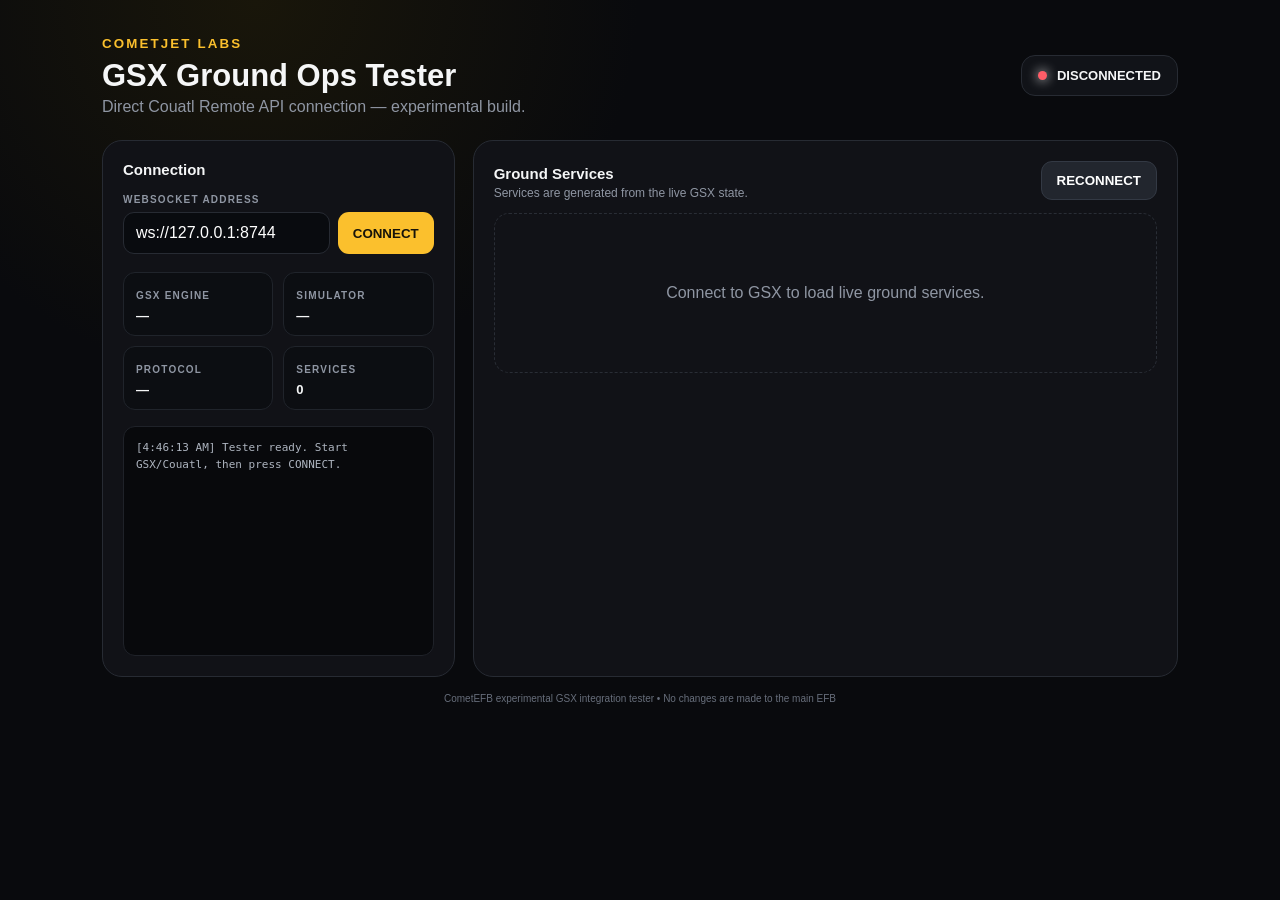
==== commit af5c388e: "Rename cometefb to index.html" ====
--- a/index.html
+++ b/index.html
@@ -1,8741 +1,150 @@
 <!DOCTYPE html>
 <html lang="en">
 <head>
-    <meta charset="UTF-8">
-    <meta name="viewport" content="width=device-width, initial-scale=1.0">
-    <title>CometJet Virtual Airlines</title>
+<meta charset="UTF-8">
+<meta name="viewport" content="width=device-width,initial-scale=1.0">
+<title>CometEFB — GSX Ground Ops Tester</title>
+<style>
+:root{--bg:#090a0d;--card:#111318;--card2:#171a20;--line:#272b33;--text:#f5f6f7;--muted:#8f96a3;--accent:#fbc02d;--green:#43d17d;--orange:#ff9f43;--red:#ff5d68;--blue:#4da3ff;--yellow:#ffd54a}
+*{box-sizing:border-box}html,body{max-width:100%;overflow-x:hidden}body{margin:0;background:radial-gradient(circle at 20% 0,#19160a 0,transparent 28%),var(--bg);color:var(--text);font-family:Montserrat,Inter,Arial,sans-serif;min-height:100vh}
+.shell{max-width:1120px;margin:auto;padding:34px 22px 60px}
+.top{display:flex;justify-content:space-between;gap:20px;align-items:center;margin-bottom:24px}
+.brand small{color:var(--accent);font-weight:800;letter-spacing:.16em}.brand h1{font-size:31px;margin:6px 0 4px}.brand p{margin:0;color:var(--muted)}
+.status{display:flex;align-items:center;gap:10px;background:var(--card);border:1px solid var(--line);padding:12px 16px;border-radius:14px;font-weight:800;font-size:13px}
+.dot{width:9px;height:9px;border-radius:50%;background:var(--red);box-shadow:0 0 12px currentColor}.dot.ok{background:var(--green)}.dot.wait{background:var(--yellow)}
+.grid{display:grid;grid-template-columns:minmax(0,1fr) minmax(0,2fr);gap:18px}.grid>*{min-width:0}.card{background:rgba(17,19,24,.94);border:1px solid var(--line);border-radius:20px;padding:20px}
+.card h2{font-size:15px;margin:0 0 16px}.label{font-size:10px;letter-spacing:.12em;text-transform:uppercase;color:var(--muted);font-weight:800}
+.inputrow{display:flex;gap:8px;margin-top:7px}.inputrow input{min-width:0;flex:1;background:#090b0f;border:1px solid var(--line);color:white;border-radius:11px;padding:11px 12px;font:inherit}
+button{border:0;border-radius:11px;padding:11px 15px;font-weight:900;cursor:pointer;background:var(--accent);color:#16130a}button.secondary{background:#22262e;color:white;border:1px solid #333944}button:disabled{opacity:.42;cursor:not-allowed}
+.info{display:grid;grid-template-columns:1fr 1fr;gap:10px;margin-top:18px}.metric{background:#0c0e12;border:1px solid #20242b;border-radius:12px;padding:12px}.metric b{display:block;margin-top:5px;font-size:13px}
+.log{width:100%;max-width:100%;min-width:0;height:230px;overflow:auto;overflow-x:hidden;background:#08090c;border:1px solid #1f2229;border-radius:12px;padding:12px;font-family:Consolas,monospace;font-size:11px;line-height:1.55;color:#aeb5c0;margin-top:16px}.log>div{display:block;max-width:100%;white-space:pre-wrap;overflow-wrap:anywhere;word-break:break-word}.log .in{color:#78b7ff}.log .out{color:#ffd35a}.log .err{color:#ff777f}
+.services-head{display:flex;align-items:end;justify-content:space-between;margin-bottom:13px}.services-head p{margin:4px 0 0;color:var(--muted);font-size:12px}.services{display:grid;grid-template-columns:repeat(2,minmax(0,1fr));gap:10px}
+.service{background:#0c0e12;border:1px solid #22262e;border-radius:15px;padding:14px}.service-top{display:flex;justify-content:space-between;gap:12px}.service-name{font-weight:900;font-size:14px}.pill{font-size:9px;text-transform:uppercase;font-weight:900;letter-spacing:.08em;padding:5px 8px;border-radius:20px;background:#242832;color:#aeb4bf}.pill.available{background:#10273d;color:#72b9ff}.pill.requested,.pill.performing,.pill.completing{background:#382715;color:#ffb45d}.pill.completed{background:#123222;color:#67df9a}.pill.waiting{background:#393114;color:#ffe071}
+.progressText{min-height:17px;color:var(--muted);font-size:11px;margin:9px 0}.bar{height:5px;background:#20242b;border-radius:9px;overflow:hidden;margin-bottom:11px}.bar span{display:block;height:100%;background:var(--accent);width:0;transition:.25s}
+.service button{width:100%;padding:9px}.empty{grid-column:1/-1;text-align:center;color:var(--muted);padding:70px 20px;border:1px dashed #292d35;border-radius:15px}
+.foot{margin-top:16px;color:#676e7b;font-size:10px;text-align:center}
+@media(max-width:800px){.grid{grid-template-columns:1fr}.services{grid-template-columns:1fr}.top{align-items:flex-start;flex-direction:column}}
+</style>
+</head>
+<body>
+<div class="shell">
+ <div class="top">
+  <div class="brand"><small>COMETJET LABS</small><h1>GSX Ground Ops Tester</h1><p>Direct Couatl Remote API connection — experimental build.</p></div>
+  <div class="status"><span class="dot" id="dot"></span><span id="statusText">DISCONNECTED</span></div>
+ </div>
+ <div class="grid">
+  <div>
+   <div class="card">
+    <h2>Connection</h2>
+    <div class="label">WebSocket address</div>
+    <div class="inputrow"><input id="url" value="ws://127.0.0.1:8744"><button id="connectBtn">CONNECT</button></div>
+    <div class="info">
+     <div class="metric"><span class="label">GSX engine</span><b id="engine">—</b></div>
+     <div class="metric"><span class="label">Simulator</span><b id="sim">—</b></div>
+     <div class="metric"><span class="label">Protocol</span><b id="protocol">—</b></div>
+     <div class="metric"><span class="label">Services</span><b id="serviceCount">0</b></div>
+    </div>
+    <div class="log" id="log"></div>
+   </div>
+  </div>
+  <div class="card">
+   <div class="services-head"><div><h2 style="margin:0">Ground Services</h2><p>Services are generated from the live GSX state.</p></div><button class="secondary" id="reconnectBtn">RECONNECT</button></div>
+   <div class="services" id="services"><div class="empty">Connect to GSX to load live ground services.</div></div>
+  </div>
+ </div>
+ <div class="foot">CometEFB experimental GSX integration tester • No changes are made to the main EFB</div>
+</div>
+<script>
+let ws=null, state={}, connected=false, hello=null, seq=0;
+const $=id=>document.getElementById(id);
+const stateNames={1:"available",2:"unavailable",3:"bypassed",4:"requested",5:"performing",6:"completed",7:"completing"};
 
-    <link rel="preconnect" href="https://fonts.googleapis.com">
-    <link rel="preconnect" href="https://fonts.gstatic.com" crossorigin>
-    <link href="https://fonts.googleapis.com/css2?family=Montserrat:wght@400;500;600;700;800;900&display=swap" rel="stylesheet">
-
-    <style>
-        *{box-sizing:border-box;margin:0;padding:0;font-family:'Montserrat',sans-serif}
-        html{scroll-behavior:smooth}
-        html,body{width:100%;min-height:100%;background:#0d0d0d;color:#fff}
-        body{overflow-x:hidden}
-        a{color:inherit}
-
-        /* =========================================================
-           HERO
-        ========================================================= */
-        .hero{position:relative;min-height:100vh;width:100%;overflow:hidden;background:#0d0d0d;display:flex;flex-direction:column}
-        .hero-bg{
-            position:absolute;inset:0;
-            background:
-                linear-gradient(90deg,rgba(13,13,13,.97) 0%,rgba(13,13,13,.88) 28%,rgba(13,13,13,.55) 60%,rgba(13,13,13,.92) 100%),
-                linear-gradient(180deg,rgba(13,13,13,.15) 0%,rgba(13,13,13,.90) 100%),
-                url("assets/hero-background.jpg") center center/cover no-repeat;
-            transform:scale(1.02)
-        }
-        .grid-overlay{
-            position:absolute;inset:0;opacity:.12;pointer-events:none;
-            background-image:
-                linear-gradient(rgba(255,255,255,.05) 1px,transparent 1px),
-                linear-gradient(90deg,rgba(255,255,255,.05) 1px,transparent 1px);
-            background-size:80px 80px
-        }
-        .hero-topbar{
-            position:relative;z-index:20;display:flex;align-items:center;justify-content:space-between;
-            padding:28px 5vw;border-bottom:1px solid rgba(255,255,255,.06)
-        }
-        .top-left{display:flex;align-items:center;gap:22px}
-        .menu-button{width:38px;height:30px;display:flex;flex-direction:column;justify-content:center;gap:6px;background:none;border:none;cursor:pointer;padding:0;z-index:30}
-        .menu-button span{width:36px;height:2px;background:#fff;transition:.25s ease;transform-origin:center}
-        .menu-button.active span:nth-child(1){transform:translateY(8px) rotate(45deg)}
-        .menu-button.active span:nth-child(2){opacity:0}
-        .menu-button.active span:nth-child(3){transform:translateY(-8px) rotate(-45deg)}
-        .top-logo{width:190px;height:auto;display:block}
-        .hero-actions{display:flex;align-items:center;gap:14px}
-        .nav-link{color:#aaa;text-decoration:none;font-size:11px;font-weight:700;letter-spacing:1.4px;text-transform:uppercase;transition:.2s ease}
-        .nav-link:hover{color:#fff}
-        .apply-btn{background:#fbc02d;color:#000;text-decoration:none;padding:13px 22px;font-size:11px;font-weight:800;letter-spacing:1.5px;text-transform:uppercase;transition:.2s ease}
-        .apply-btn:hover{background:#fff}
-
-        /* MENU */
-        .menu-panel{
-            position:fixed;top:0;left:0;width:360px;max-width:88vw;height:100vh;background:#111;border-right:1px solid #222;
-            z-index:15;padding:120px 42px 40px;transform:translateX(-100%);transition:transform .3s ease
-        }
-        .menu-panel.open{transform:translateX(0)}
-        .menu-panel nav{display:flex;flex-direction:column}
-        .menu-item{border-bottom:1px solid #222}
-        .menu-main-link,
-        .menu-home-toggle{
-            width:100%;
-            display:flex;
-            align-items:center;
-            justify-content:space-between;
-            gap:12px;
-            color:#fff;
-            text-decoration:none;
-            padding:17px 0;
-            background:none;
-            border:0;
-            font-size:13px;
-            font-weight:800;
-            letter-spacing:1.5px;
-            text-transform:uppercase;
-            cursor:pointer;
-            transition:.2s ease;
-            text-align:left;
-        }
-        .menu-main-link:hover,
-        .menu-home-toggle:hover{color:#fbc02d;padding-left:8px}
-        .menu-index{
-            display:inline-block;
-            width:38px;
-            color:#555;
-            font-size:9px;
-            font-weight:700;
-            flex-shrink:0;
-        }
-        .menu-label{flex:1}
-        .menu-chevron{
-            color:#666;
-            font-size:11px;
-            transition:transform .22s ease,color .22s ease;
-        }
-        .menu-home-toggle.open .menu-chevron{
-            transform:rotate(180deg);
-            color:#fbc02d;
-        }
-        .home-submenu{
-            max-height:0;
-            overflow:hidden;
-            transition:max-height .3s ease;
-            background:#0d0d0d;
-            margin:0 -42px;
-            padding:0 42px;
-        }
-        .home-submenu.open{max-height:380px}
-        .home-submenu a{
-            display:block;
-            color:#777;
-            text-decoration:none;
-            padding:11px 0 11px 38px;
-            border-top:1px solid #1b1b1b;
-            font-size:10px;
-            font-weight:700;
-            letter-spacing:1.2px;
-            text-transform:uppercase;
-            transition:.2s ease;
-        }
-        .home-submenu a:hover{color:#fbc02d;padding-left:46px}
-        .menu-backdrop{position:fixed;inset:0;background:rgba(0,0,0,.6);backdrop-filter:blur(3px);z-index:14;opacity:0;pointer-events:none;transition:opacity .3s ease}
-        .menu-backdrop.show{opacity:1;pointer-events:auto}
-
-        /* HERO CONTENT */
-        .hero-content{
-            position:relative;z-index:5;flex:1;display:grid;grid-template-columns:minmax(0,1fr) 320px;align-items:center;gap:70px;
-            width:min(1400px,90vw);margin:0 auto;padding:70px 0 90px
-        }
-        .hero-main{max-width:900px}
-        .eyebrow,.section-kicker{display:flex;align-items:center;gap:12px;color:#fbc02d;font-size:10px;font-weight:800;letter-spacing:2px;text-transform:uppercase;margin-bottom:20px}
-        .eyebrow{font-size:11px;margin-bottom:22px}
-        .eyebrow-line,.section-kicker::before{content:"";width:42px;height:2px;background:#fbc02d}
-        .hero-title{font-size:clamp(58px,7.8vw,138px);line-height:.88;font-weight:900;letter-spacing:-5px;text-transform:uppercase;max-width:980px}
-        .hero-title .accent{color:#fbc02d;display:block}
-        .hero-subtitle{margin-top:28px;max-width:650px;color:#a8a8a8;font-size:15px;line-height:1.7;font-weight:500}
-        .hero-cta-row{margin-top:34px;display:flex;align-items:center;gap:14px;flex-wrap:wrap}
-        .primary-cta,.secondary-cta{padding:16px 24px;text-decoration:none;font-size:11px;font-weight:800;letter-spacing:1.5px;text-transform:uppercase;transition:.2s ease}
-        .primary-cta{background:#fbc02d;color:#000}
-        .primary-cta:hover{background:#fff}
-        .secondary-cta{padding:15px 24px;border:1px solid #333;color:#d0d0d0}
-        .secondary-cta:hover{border-color:#fbc02d;color:#fbc02d}
-        .hero-side{align-self:stretch;display:flex;align-items:center}
-        .side-panel{width:100%;border-left:1px solid #222;padding-left:28px}
-        .side-label{font-size:10px;font-weight:800;letter-spacing:1.7px;text-transform:uppercase;color:#666;margin-bottom:18px}
-        .side-stat{padding:18px 0;border-bottom:1px solid #1d1d1d}
-        .side-stat:first-of-type{border-top:1px solid #1d1d1d}
-        .side-stat-value{font-size:34px;font-weight:900;line-height:1;color:#fff}
-        .side-stat-value.yellow{color:#fbc02d}
-        .side-stat-label{margin-top:6px;font-size:9px;font-weight:700;letter-spacing:1.3px;text-transform:uppercase;color:#666}
-
-        /* =========================================================
-           MISSION
-        ========================================================= */
-        .mission,.fleet-section,.why-section{
-            position:relative;background:#111;border-top:1px solid #1f1f1f;overflow:hidden
-        }
-        .mission::before,.fleet-section::before,.why-section::before{
-            content:"";position:absolute;top:0;left:8%;width:1px;height:100%;background:#1d1d1d
-        }
-        .mission::after,.fleet-section::after,.why-section::after{
-            content:"";position:absolute;top:0;right:8%;width:1px;height:100%;background:#1d1d1d
-        }
-        .mission-inner,.fleet-inner,.why-inner{position:relative;z-index:2;width:min(1400px,84vw);margin:0 auto}
-        .mission-inner{padding:120px 0 90px}
-        .mission-top{display:grid;grid-template-columns:1.05fr 1fr;gap:90px;align-items:start}
-        .section-title-xl{font-size:clamp(44px,5.1vw,82px);line-height:.95;font-weight:900;letter-spacing:-3px;text-transform:uppercase;max-width:800px}
-        .section-title-xl span{color:#fbc02d}
-        .mission-copy{padding-top:32px}
-        .mission-copy p{color:#a7a7a7;font-size:15px;line-height:1.8;font-weight:500;max-width:650px}
-        .mission-copy p+p{margin-top:20px}
-        .mission-copy strong{color:#fff;font-weight:700}
-        .pillars{display:grid;grid-template-columns:repeat(3,1fr);margin-top:95px;border-top:1px solid #242424;border-bottom:1px solid #242424}
-        .pillar{position:relative;min-height:180px;padding:28px 28px 32px;border-right:1px solid #242424;transition:.25s ease}
-        .pillar:last-child{border-right:none}
-        .pillar-number{color:#555;font-size:10px;font-weight:800;letter-spacing:1.5px;margin-bottom:45px}
-        .pillar-title{font-size:18px;font-weight:800;text-transform:uppercase;letter-spacing:.3px}
-        .pillar-line{margin-top:14px;width:34px;height:2px;background:#333;transition:.25s ease}
-        .pillar:hover{background:#141414}
-        .pillar:hover .pillar-line{width:72px;background:#fbc02d}
-        .mission-footer{margin-top:42px;display:flex;align-items:center;justify-content:space-between;gap:30px}
-        .mission-footer-text{color:#5f5f5f;font-size:10px;font-weight:700;letter-spacing:1.4px;text-transform:uppercase}
-        .mission-mark{color:#fbc02d;font-size:10px;font-weight:800;letter-spacing:1.5px;text-transform:uppercase}
-
-        /* =========================================================
-           LIVE FLIGHTS
-        ========================================================= */
-        .live-flights-section{position:relative;background:#0d0d0d;border-top:1px solid #1f1f1f}
-        .live-intro{width:min(1400px,90vw);margin:0 auto;padding:105px 0 55px}
-        .live-intro-title{font-size:clamp(42px,4.8vw,76px);line-height:.95;font-weight:900;letter-spacing:-3px;text-transform:uppercase}
-        .live-intro-title span{color:#fbc02d}
-        .live-intro-desc{margin-top:18px;max-width:600px;color:#777;font-size:13px;line-height:1.7}
-        .stats-container{display:grid;grid-template-columns:repeat(3,1fr) 1.2fr;background:#141414;border-top:1px solid #222;border-bottom:1px solid #222}
-        .stat-card{padding:24px 30px;min-height:135px;border-right:1px solid #222;display:flex;flex-direction:column;justify-content:center}
-        .stat-card:last-child{border-right:none;background:#fbc02d;color:#000}
-        .stat-label{font-size:11px;font-weight:700;letter-spacing:1.5px;text-transform:uppercase;color:#888;margin-bottom:6px}
-        .stat-card:last-child .stat-label{color:#333}
-        .stat-value{font-size:44px;font-weight:900;line-height:1;margin-bottom:6px}
-        .stat-subtext{font-size:10px;font-weight:700;letter-spacing:1px;text-transform:uppercase;color:#666;display:flex;align-items:center;gap:6px}
-        .stat-card:last-child .stat-subtext{color:#333}
-        .dot{width:6px;height:6px;background:#333;border-radius:50%;display:inline-block}
-        .dot.active{background:#2e7d32}
-        .sub-header{display:flex;align-items:center;justify-content:space-between;padding:12px 25px;background:#111;font-size:11px;font-weight:700;letter-spacing:1px;color:#ccc;border-bottom:1px solid #1a1a1a}
-        .live-status{display:flex;align-items:center;gap:8px}
-        .target-icon{width:12px;height:12px;border:2px solid #fbc02d;border-radius:50%;display:flex;align-items:center;justify-content:center}
-        .target-icon::after{content:'';width:4px;height:4px;background:#fbc02d;border-radius:50%}
-        .map-container{position:relative;width:100%;height:500px;border-bottom:1px solid #1f1f1f}
-        .map-container iframe{width:100%;height:100%;border:none;display:block;pointer-events:none}
-        .map-container.active iframe{pointer-events:auto}
-        .map-instruction{position:absolute;top:15px;left:15px;background:rgba(13,13,13,.9);border:1px solid #333;color:#888;padding:8px 14px;font-size:10px;font-weight:700;letter-spacing:1px;text-transform:uppercase;border-radius:4px;z-index:10;pointer-events:none;transition:.2s ease}
-        .map-container.active .map-instruction{background:#fbc02d;color:#000;border-color:#fbc02d}
-        .board-container{width:100%;max-width:1400px;margin:0 auto;padding:65px 25px 20px}
-        .sub-title{font-size:11px;font-weight:700;letter-spacing:2px;color:#777;text-transform:uppercase;margin-bottom:8px}
-        .header-row{display:flex;justify-content:space-between;align-items:center;margin-bottom:30px}
-        .main-title{font-size:38px;font-weight:900;letter-spacing:1px;text-transform:uppercase}
-        .refresh-btn{background:none;border:none;color:#888;font-size:11px;font-weight:700;letter-spacing:1px;cursor:pointer;text-transform:uppercase;transition:.2s ease}
-        .refresh-btn:hover{color:#fbc02d}
-        .table-header,.flight-row{display:grid;grid-template-columns:1.2fr 2fr 2fr 2fr 1.5fr}
-        .table-header{padding-bottom:12px;border-bottom:1px solid #222;font-size:10px;font-weight:700;letter-spacing:1.5px;color:#666;text-transform:uppercase}
-        .flights-list{list-style:none;min-height:285px}
-        .flight-row{align-items:center;padding:18px 0;border-bottom:1px solid #1a1a1a;font-size:14px}
-        .flight-number{color:#fbc02d;font-weight:700}
-        .routing{font-weight:600;color:#eee}
-        .schedule{color:#aaa;font-size:13px}
-        .pilot{color:#ccc;font-style:italic}
-        .aircraft{font-weight:700;color:#fff}
-        .pagination-container{display:flex;justify-content:flex-end;align-items:center;gap:12px;margin-top:20px}
-        .pagination-btn{background:#141414;border:1px solid #333;color:#fff;padding:8px 16px;font-size:11px;font-weight:700;letter-spacing:1px;cursor:pointer;text-transform:uppercase;transition:.2s ease}
-        .pagination-btn:hover:not(:disabled){background:#fbc02d;color:#000;border-color:#fbc02d}
-        .pagination-btn:disabled{opacity:.3;cursor:not-allowed}
-        .page-info{font-size:11px;font-weight:700;letter-spacing:1px;color:#888}
-        .empty-state{display:flex;align-items:center;gap:30px;padding:60px 0;border-bottom:1px solid #222}
-        .radar-circle{width:90px;height:90px;border:1px solid #333;border-radius:50%;position:relative;display:flex;align-items:center;justify-content:center;flex-shrink:0}
-        .radar-circle::before{content:'';position:absolute;width:100%;height:1px;background:#222}
-        .radar-circle::after{content:'';position:absolute;height:100%;width:1px;background:#222}
-        .radar-dot{width:8px;height:8px;background:#fbc02d;border-radius:50%;z-index:1;box-shadow:0 0 10px rgba(251,192,45,.5)}
-        .empty-title{font-size:22px;font-weight:800;letter-spacing:.5px;text-transform:uppercase;margin-bottom:8px}
-        .empty-desc{font-size:13px;color:#666}
-
-        /* =========================================================
-           FLEET
-        ========================================================= */
-        .fleet-section{padding-bottom:120px}
-        .fleet-inner{padding-top:110px}
-        .fleet-intro{display:grid;grid-template-columns:1fr .75fr;gap:80px;align-items:end;margin-bottom:80px}
-        .fleet-description{color:#777;font-size:13px;line-height:1.8;max-width:500px}
-        .fleet-category{margin-top:65px}
-        .fleet-category:first-of-type{margin-top:0}
-        .fleet-section-header{display:flex;align-items:flex-end;justify-content:space-between;gap:20px;margin-bottom:18px;border-bottom:1px solid #282828;padding-bottom:13px}
-        .fleet-section-title{font-size:11px;font-weight:800;letter-spacing:2px;text-transform:uppercase;color:#888}
-        .fleet-slider-controls{display:flex;gap:7px}
-        .fleet-slider-btn{width:36px;height:36px;display:flex;align-items:center;justify-content:center;background:#151515;border:1px solid #303030;color:#fff;cursor:pointer;font-size:14px;font-weight:900;transition:.2s ease}
-        .fleet-slider-btn:hover{background:#fbc02d;border-color:#fbc02d;color:#000}
-        .fleet-slider-container{position:relative;width:100%;overflow:hidden}
-        .fleet-slider-track{width:100%;display:flex;gap:16px;overflow-x:auto;scroll-behavior:smooth;scrollbar-width:none;padding-bottom:3px}
-        .fleet-slider-track::-webkit-scrollbar{display:none}
-        .fleet-slider-track .fleet-card{flex:0 0 calc(25% - 12px);min-width:240px}
-        .fleet-grid-2{display:grid;grid-template-columns:repeat(2,1fr);gap:16px}
-        .fleet-card{background:#141414;border:1px solid #272727;overflow:hidden;display:flex;flex-direction:column;min-height:100%;transition:.25s ease}
-        .fleet-card:hover{border-color:#fbc02d;background:#171717;transform:translateY(-3px)}
-        .card-hero{position:relative;width:100%;aspect-ratio:16 / 9;overflow:hidden;background:#0d0d0d}
-        .card-image{width:100%;height:100%;object-fit:cover;display:block;filter:brightness(.78) saturate(.85);transition:.4s ease}
-        .fleet-card:hover .card-image{transform:scale(1.035);filter:brightness(.95) saturate(1)}
-        .card-count-badge{position:absolute;top:12px;right:12px;background:#fbc02d;color:#000;font-weight:900;font-size:9px;padding:6px 10px;letter-spacing:.8px;text-transform:uppercase}
-        .card-body{padding:20px;display:flex;flex-direction:column;flex-grow:1}
-        .card-title{font-size:16px;font-weight:900;text-transform:uppercase;letter-spacing:.5px;color:#fff;margin-bottom:4px}
-        .card-subtitle{font-size:9px;font-weight:700;color:#666;text-transform:uppercase;letter-spacing:1.3px;margin-bottom:19px}
-        .card-stats{display:grid;grid-template-columns:1fr 1fr;gap:10px;margin-top:auto;padding-top:15px;border-top:1px solid #262626}
-        .card-stat-item{display:flex;flex-direction:column}
-        .card-stat-label{font-size:8px;font-weight:800;color:#555;text-transform:uppercase;letter-spacing:1px}
-        .card-stat-value{font-size:12px;font-weight:900;color:#eee;margin-top:4px}
-
-        /* =========================================================
-           WHY COMETJET
-        ========================================================= */
-        .why-section{padding:115px 0 120px;background:#0d0d0d}
-        .why-header{display:grid;grid-template-columns:1fr .7fr;gap:80px;align-items:end;margin-bottom:65px}
-        .why-desc{color:#777;font-size:13px;line-height:1.8;max-width:520px}
-        .why-grid{display:grid;grid-template-columns:repeat(3,1fr);gap:20px}
-        .why-card{background:#141414;border:1px solid #242424;padding:34px 30px;display:flex;flex-direction:column;justify-content:space-between;position:relative;transition:.22s ease}
-        .why-card:hover{border-color:#fbc02d;transform:translateY(-4px)}
-        .why-card.highlight{background:linear-gradient(135deg,#141414 0%,#1c1c14 100%);border-color:#332d12}
-        .why-card-icon{width:40px;height:40px;background:rgba(251,192,45,.08);border:1px solid rgba(251,192,45,.28);display:flex;align-items:center;justify-content:center;margin-bottom:24px;color:#fbc02d;font-weight:800;font-size:13px}
-        .why-card-title{font-size:19px;font-weight:900;letter-spacing:.3px;text-transform:uppercase;margin-bottom:13px}
-        .why-card-desc{font-size:13px;line-height:1.65;color:#929292;margin-bottom:22px}
-        .why-features-list{list-style:none;display:flex;flex-direction:column;gap:9px;border-top:1px solid #262626;padding-top:16px}
-        .why-feature-item{font-size:10px;font-weight:700;letter-spacing:.55px;color:#c8c8c8;display:flex;align-items:center;gap:8px;text-transform:uppercase}
-        .why-feature-item::before{content:"";width:5px;height:5px;min-width:5px;background:#fbc02d;border-radius:50%}
-
-        .efb-showcase{grid-column:1 / -1;padding:0;overflow:hidden;min-height:560px;background:radial-gradient(circle at 77% 45%,rgba(251,192,45,.055),transparent 34%),#141414}
-        .efb-showcase:hover{transform:none}
-        .efb-showcase-inner{display:grid;grid-template-columns:minmax(280px,.72fr) minmax(0,1.65fr);align-items:center;gap:18px;width:100%;padding:42px 32px 42px 38px}
-        .efb-copy{padding-right:12px}
-        .efb-copy .why-card-desc{max-width:470px;margin-bottom:24px}
-        .demo-note{margin-top:14px;color:#666;font-size:9px;line-height:1.5;letter-spacing:.7px;text-transform:uppercase;font-weight:700}
-
-        .efb-demo-wrap{
-            min-width:0;
-            width:100%;
-            aspect-ratio:16 / 10;
-            position:relative;
-        }
-        .efb-demo-frame{
-            width:100%;
-            height:100%;
-            overflow:hidden;
-            border:0;
-            display:block;
-            background:transparent;
-        }
-
-
-        /* =========================================================
-           RECRUITMENT / READY FOR DEPARTURE
-        ========================================================= */
-        .recruitment-section{
-            position:relative;
-            background:#111;
-            border-top:1px solid #1f1f1f;
-            overflow:hidden;
-        }
-        .recruitment-section::before{
-            content:"";
-            position:absolute;
-            inset:0;
-            background:
-                linear-gradient(115deg,transparent 0 62%,rgba(251,192,45,.035) 62% 70%,transparent 70%),
-                linear-gradient(130deg,transparent 0 74%,rgba(251,192,45,.025) 74% 82%,transparent 82%);
-            pointer-events:none;
-        }
-        .recruitment-inner{
-            position:relative;
-            z-index:2;
-            width:min(1400px,90vw);
-            margin:0 auto;
-            padding:115px 0;
-            display:grid;
-            grid-template-columns:minmax(0,.85fr) minmax(420px,1.15fr);
-            gap:90px;
-            align-items:center;
-        }
-        .recruitment-copy{max-width:600px}
-        .recruitment-title{
-            font-size:clamp(48px,5.4vw,84px);
-            line-height:.92;
-            font-weight:900;
-            letter-spacing:-4px;
-            text-transform:uppercase;
-        }
-        .recruitment-title span{color:#fbc02d;display:block}
-        .recruitment-desc{
-            margin-top:22px;
-            max-width:560px;
-            color:#8d8d8d;
-            font-size:14px;
-            line-height:1.75;
-        }
-        .recruitment-cta{margin-top:34px;display:inline-flex}
-        .recruitment-steps{display:flex;flex-direction:column;gap:14px}
-        .recruitment-step{
-            display:grid;
-            grid-template-columns:68px 1fr;
-            gap:22px;
-            align-items:center;
-            min-height:112px;
-            padding:22px 26px;
-            background:#141414;
-            border:1px solid #2a2a2a;
-            transition:border-color .2s ease,background .2s ease;
-        }
-        .recruitment-step:hover{border-color:#5a4b13;background:#16160f}
-        .recruitment-step-num{
-            font-size:34px;
-            line-height:1;
-            font-weight:500;
-            color:#fbc02d;
-            text-align:center;
-        }
-        .recruitment-step-title{
-            font-size:14px;
-            font-weight:900;
-            text-transform:uppercase;
-            letter-spacing:.3px;
-            color:#fff;
-            margin-bottom:6px;
-        }
-        .recruitment-step-desc{
-            color:#777;
-            font-size:12px;
-            line-height:1.55;
-        }
-
-
-        /* =========================================================
-           STAFF
-        ========================================================= */
-        .staff-section{
-            position:relative;
-            background:#0d0d0d;
-            border-top:1px solid #1f1f1f;
-            overflow:hidden;
-            padding:110px 0 120px;
-        }
-        .staff-section::before{
-            content:"";
-            position:absolute;
-            top:0;
-            left:8%;
-            width:1px;
-            height:100%;
-            background:#1d1d1d;
-        }
-        .staff-section::after{
-            content:"";
-            position:absolute;
-            top:0;
-            right:8%;
-            width:1px;
-            height:100%;
-            background:#1d1d1d;
-        }
-        .staff-inner{
-            position:relative;
-            z-index:2;
-            width:min(1400px,84vw);
-            margin:0 auto;
-        }
-        .staff-header{
-            display:grid;
-            grid-template-columns:1fr .72fr;
-            gap:80px;
-            align-items:end;
-            margin-bottom:60px;
-        }
-        .staff-description{
-            color:#777777;
-            font-size:13px;
-            line-height:1.8;
-            max-width:520px;
-        }
-        .staff-grid{
-            display:grid;
-            grid-template-columns:repeat(3,1fr);
-            border-top:1px solid #292929;
-            border-bottom:1px solid #292929;
-        }
-        .staff-card{
-            position:relative;
-            min-height:440px;
-            padding:0;
-            border-right:1px solid #292929;
-            background:#101010;
-            display:flex;
-            flex-direction:column;
-            transition:background .2s ease;
-            overflow:hidden;
-        }
-        .staff-photo{
-            position:relative;
-            width:100%;
-            aspect-ratio:4 / 3;
-            overflow:hidden;
-            background:#0d0d0d;
-            border-bottom:1px solid #292929;
-        }
-        .staff-photo img{
-            width:100%;
-            height:100%;
-            object-fit:cover;
-            display:block;
-            filter:grayscale(100%) brightness(.72) contrast(1.05);
-            transition:filter .25s ease,transform .35s ease;
-        }
-        .staff-card:hover .staff-photo img{
-            filter:grayscale(0%) brightness(.9) contrast(1.02);
-            transform:scale(1.025);
-        }
-        .staff-photo-fallback{
-            position:absolute;
-            inset:0;
-            display:flex;
-            align-items:center;
-            justify-content:center;
-            color:#333;
-            font-size:54px;
-            font-weight:900;
-            letter-spacing:-2px;
-            background:
-                linear-gradient(135deg,rgba(251,192,45,.05),transparent 55%),
-                #0d0d0d;
-            z-index:0;
-        }
-        .staff-photo img{position:relative;z-index:1}
-        .staff-info{
-            flex:1;
-            padding:26px 30px 30px;
-            display:flex;
-            flex-direction:column;
-        }
-        .staff-card:last-child{
-            border-right:none;
-        }
-        .staff-card:hover{
-            background:#141414;
-        }
-        .staff-number{
-            color:#555555;
-            font-size:10px;
-            font-weight:800;
-            letter-spacing:1.5px;
-        }
-        .staff-role{
-            margin-top:22px;
-            color:#fbc02d;
-            font-size:10px;
-            font-weight:800;
-            letter-spacing:1.8px;
-            text-transform:uppercase;
-        }
-        .staff-name{
-            margin-top:8px;
-            color:#ffffff;
-            font-size:clamp(27px,2.5vw,40px);
-            line-height:1;
-            font-weight:900;
-            letter-spacing:-1px;
-            text-transform:uppercase;
-        }
-        .staff-username{
-            margin-top:9px;
-            color:#777777;
-            font-size:11px;
-            font-weight:700;
-            letter-spacing:1.2px;
-        }
-        .staff-line{
-            margin-top:auto;
-            width:36px;
-            height:2px;
-            background:#333333;
-            transition:.2s ease;
-        }
-        .staff-card:hover .staff-line{
-            width:70px;
-            background:#fbc02d;
-        }
-
-        /* =========================================================
-           RESPONSIVE
-        ========================================================= */
-        @media(max-width:1024px){
-            .staff-header{grid-template-columns:1fr;gap:30px}
-            .hero-content{grid-template-columns:1fr}
-            .hero-side{display:none}
-            .mission-top,.fleet-intro,.why-header{grid-template-columns:1fr;gap:35px}
-            .recruitment-inner{grid-template-columns:1fr;gap:55px}
-            .mission-copy{padding-top:0}
-            .stats-container{grid-template-columns:repeat(2,1fr)}
-            .fleet-slider-track .fleet-card{flex:0 0 calc(50% - 8px)}
-            .why-grid{grid-template-columns:1fr}
-            .efb-showcase{grid-column:auto}
-            .efb-showcase-inner{grid-template-columns:1fr;padding:34px 25px 28px}
-            .efb-copy{padding-right:0}
-        }
-        @media(max-width:750px){
-            .staff-grid{grid-template-columns:1fr}
-            .staff-card{border-right:none;border-bottom:1px solid #292929;min-height:230px}
-            .staff-card:last-child{border-bottom:none}
-            .pillars,.fleet-grid-2{grid-template-columns:1fr}
-            .pillar{border-right:none;border-bottom:1px solid #242424}
-            .table-header{display:none}
-            .flight-row{grid-template-columns:1fr 1fr;gap:8px 15px}
-            .schedule{grid-column:1/-1}
-            .aircraft{text-align:right}
-            .efb-demo-wrap{aspect-ratio:4 / 3}
-        }
-        @media(max-width:650px){
-            .staff-section{padding:85px 0}
-            .staff-inner{width:calc(100% - 44px)}
-            .staff-card{padding:25px}
-            .hero-topbar{padding:20px 22px}
-            .top-logo{width:140px}
-            .nav-link{display:none}
-            .hero-content{width:calc(100% - 44px);padding:55px 0 70px}
-            .hero-title{font-size:clamp(48px,17vw,82px);letter-spacing:-2px}
-            .hero-subtitle{font-size:13px}
-            .hero-cta-row{flex-direction:column;align-items:stretch}
-            .primary-cta,.secondary-cta{text-align:center}
-            .mission-inner,.fleet-inner,.why-inner{width:calc(100% - 44px)}
-            .mission-inner{padding:85px 0 70px}
-            .section-title-xl{font-size:clamp(38px,12vw,62px);letter-spacing:-2px}
-            .mission-copy p{font-size:13px}
-            .mission-footer{flex-direction:column;align-items:flex-start}
-            .live-intro{width:calc(100% - 44px);padding:80px 0 45px}
-            .stats-container{grid-template-columns:1fr}
-            .stat-card{min-height:110px;border-right:none;border-bottom:1px solid #222}
-            .map-container{height:340px}
-            .board-container{padding-left:22px;padding-right:22px}
-            .main-title{font-size:28px}
-            .fleet-inner{padding-top:80px}
-            .fleet-slider-track .fleet-card{flex:0 0 100%}
-            .why-section{padding:85px 0}
-            .recruitment-inner{width:calc(100% - 44px);padding:85px 0}
-            .recruitment-title{font-size:clamp(40px,13vw,64px);letter-spacing:-2px}
-            .recruitment-step{grid-template-columns:48px 1fr;padding:18px 16px;gap:14px}
-            .recruitment-step-num{font-size:28px}
-            .why-card{padding:28px 22px}
-            .efb-showcase{padding:0}
-            .efb-showcase-inner{padding:28px 18px 20px}
-            .efb-main{grid-template-columns:58px 1fr}
-            .efb-sidebar{padding:8px 5px}
-            .efb-app{min-height:42px;font-size:6px}
-            .efb-app span{font-size:12px}
-            .efb-content{padding:12px}
-            .efb-grid{grid-template-columns:1fr 1fr}
-            .efb-weather-row{grid-template-columns:1fr}
-            .efb-screen-title{font-size:16px}
-            .efb-route{font-size:14px}
-        }
-    </style>
-</head>
-
-<body>
-
-<section class="hero" id="home">
-    <div class="hero-bg"></div>
-    <div class="grid-overlay"></div>
-
-    <header class="hero-topbar">
-        <div class="top-left">
-            <button class="menu-button" id="menuButton" aria-label="Open menu">
-                <span></span><span></span><span></span>
-            </button>
-            <img src="https://i.postimg.cc/mgRNr4Lv/cometjetjeiw.png" alt="CometJet" class="top-logo">
-        </div>
-        <div class="hero-actions">
-            <a href="#" class="nav-link">Pilot Portal</a>
-            <a href="#" class="apply-btn">Apply ↗</a>
-        </div>
-    </header>
-
-    <div class="menu-panel" id="menuPanel">
-        <nav>
-            <div class="menu-item">
-                <button class="menu-home-toggle" id="homeMenuToggle" type="button">
-                    <span class="menu-index">01</span>
-                    <span class="menu-label">Home</span>
-                    <span class="menu-chevron">▼</span>
-                </button>
-
-                <div class="home-submenu" id="homeSubmenu">
-                    <a href="#home">Hero</a>
-                    <a href="#mission">Our Mission</a>
-                    <a href="#live-flights">Live Flights</a>
-                    <a href="#fleet">Fleet</a>
-                    <a href="#why-cometjet">Why CometJet</a>
-                    <a href="#apply">Ready for Departure</a>
-                    <a href="#staff">Our Staff</a>
-                </div>
-            </div>
-
-            <div class="menu-item">
-                <a class="menu-main-link" href="#">
-                    <span class="menu-index">02</span>
-                    <span class="menu-label">Network</span>
-                </a>
-            </div>
-
-            <div class="menu-item">
-                <a class="menu-main-link" href="#">
-                    <span class="menu-index">03</span>
-                    <span class="menu-label">Docs</span>
-                </a>
-            </div>
-
-            <div class="menu-item">
-                <a class="menu-main-link" href="#apply">
-                    <span class="menu-index">04</span>
-                    <span class="menu-label">Apply</span>
-                </a>
-            </div>
-
-            <div class="menu-item">
-                <a class="menu-main-link" href="#">
-                    <span class="menu-index">05</span>
-                    <span class="menu-label">VAIRSHOW</span>
-                </a>
-            </div>
-        </nav>
-    </div>
-
-    <div class="menu-backdrop" id="menuBackdrop"></div>
-
-    <div class="hero-content">
-        <div class="hero-main">
-            <div class="eyebrow"><div class="eyebrow-line"></div>Virtual aviation, elevated</div>
-            <h1 class="hero-title">Fly the<span class="accent">CometJet way.</span></h1>
-            <p class="hero-subtitle">A modern virtual airline built around community, realism and freedom. Fly your way, build your virtual career and be part of something bigger.</p>
-            <div class="hero-cta-row">
-                <a href="#" class="primary-cta">Join CometJet</a>
-                <a href="#mission" class="secondary-cta">Explore the airline</a>
-            </div>
-        </div>
-
-        <aside class="hero-side">
-            <div class="side-panel">
-                <div class="side-label">Airline overview</div>
-                <div class="side-stat"><div class="side-stat-value yellow">CMT</div><div class="side-stat-label">Official callsign</div></div>
-                <div class="side-stat"><div class="side-stat-value">2023</div><div class="side-stat-label">Established</div></div>
-                <div class="side-stat"><div class="side-stat-value">EPKT</div><div class="side-stat-label">Main hub</div></div>
-            </div>
-        </aside>
-    </div>
-</section>
-
-<section class="mission" id="mission">
-    <div class="mission-inner">
-        <div class="mission-top">
-            <div>
-                <div class="section-kicker">Our mission</div>
-                <h2 class="section-title-xl">Simulation with <span>real purpose.</span></h2>
-            </div>
-            <div class="mission-copy">
-                <p>Our mission is to make every flight feel connected. We focus on accessible realism, dependable operations, pilot development, and a welcoming international community— whether you are completing your first sector or your thousandth.</p>
-                <p><strong>CometJet brings aviation enthusiasts together through structured virtual operations, shared standards, and the freedom to enjoy flight simulation your way.</strong></p>
-            </div>
-        </div>
-
-        <div class="pillars">
-            <div class="pillar"><div class="pillar-number">01</div><div class="pillar-title">Community first</div><div class="pillar-line"></div></div>
-            <div class="pillar"><div class="pillar-number">02</div><div class="pillar-title">Realism without pressure</div><div class="pillar-line"></div></div>
-            <div class="pillar"><div class="pillar-number">03</div><div class="pillar-title">Freedom to explore</div><div class="pillar-line"></div></div>
-        </div>
-    </div>
-</section>
-
-<section class="live-flights-section" id="live-flights">
-    <div class="live-intro">
-        <div class="section-kicker">Live operations</div>
-        <h2 class="live-intro-title">The network <span>right now.</span></h2>
-        <p class="live-intro-desc">Follow current CometJet operations, active pilots and recent flight activity across the network.</p>
-    </div>
-
-    <div class="stats-container">
-        <div class="stat-card"><div class="stat-label">FLIGHTS LOGGED</div><div class="stat-value" id="statFlightsLogged">0</div><div class="stat-subtext">LAST 7 DAYS</div></div>
-        <div class="stat-card"><div class="stat-label">ACTIVE PILOTS</div><div class="stat-value" id="statActivePilots">0</div><div class="stat-subtext">LAST 7 DAYS</div></div>
-        <div class="stat-card"><div class="stat-label">DESTINATIONS</div><div class="stat-value" id="statDestinations">0</div><div class="stat-subtext">FLOWN IN LAST 7 DAYS</div></div>
-        <div class="stat-card"><div class="stat-label">AIRBORNE NOW</div><div class="stat-value" id="statAirborne">0</div><div class="stat-subtext" id="statAirborneSub"><span class="dot" id="airborneDot"></span> LINK STANDBY</div></div>
-    </div>
-
-    <div class="sub-header"><div class="live-status"><span class="target-icon"></span> LIVE TRACKER / NEWSKY ACARS</div></div>
-
-    <div class="map-container" id="mapContainer">
-        <div class="map-instruction" id="mapInstruction">HOLD CTRL TO INTERACT WITH MAP</div>
-        <iframe id="mapIframe" src="https://newsky.app/airline/public/map?style=dark&token=CMT_kWWV5wTyPoNKg6VuEMsU4cO97sJ2IO" allowfullscreen></iframe>
-    </div>
-
-    <div class="board-container">
-        <div class="sub-title">FLIGHT MOVEMENT</div>
-        <div class="header-row"><h2 class="main-title">ONGOING FLIGHTS</h2><button class="refresh-btn" onclick="refreshData()">↻ REFRESH BOARD</button></div>
-        <div class="table-header"><div>FLIGHT</div><div>ROUTING</div><div>SCHEDULE (UTC)</div><div>PILOT</div><div>AIRCRAFT</div></div>
-        <ul class="flights-list" id="flightsList">
-            <li class="flight-row"><div class="flight-number">--</div><div class="routing">-- → --</div><div class="schedule">--</div><div class="pilot">--</div><div class="aircraft">--</div></li>
-        </ul>
-        <div class="pagination-container" id="paginationControls" style="display:none">
-            <button class="pagination-btn" id="prevBtn" onclick="changePage(-1)">PREV</button>
-            <span class="page-info" id="pageInfo">PAGE 1 OF 1</span>
-            <button class="pagination-btn" id="nextBtn" onclick="changePage(1)">NEXT</button>
-        </div>
-    </div>
-
-    <div class="board-container" style="padding-top:30px;padding-bottom:100px">
-        <div class="sub-title">HISTORY</div>
-        <div class="header-row"><h2 class="main-title">RECENT FLIGHTS</h2></div>
-        <div class="table-header"><div>FLIGHT</div><div>ROUTING</div><div>SCHEDULE (UTC)</div><div>PILOT</div><div>AIRCRAFT</div></div>
-        <ul class="flights-list" id="recentFlightsList">
-            <li class="flight-row"><div class="flight-number">--</div><div class="routing">-- → --</div><div class="schedule">--</div><div class="pilot">--</div><div class="aircraft">--</div></li>
-        </ul>
-    </div>
-</section>
-
-<section class="fleet-section" id="fleet">
-    <div class="fleet-inner">
-        <div class="fleet-intro">
-            <div>
-                <div class="section-kicker">Our fleet</div>
-                <h2 class="section-title-xl">Built for every <span>kind of flight.</span></h2>
-            </div>
-            <p class="fleet-description">From short regional sectors to long-haul operations, the CometJet fleet gives pilots the freedom to choose how they want to fly while keeping our network diverse and flexible.</p>
-        </div>
-
-        <div class="fleet-category">
-            <div class="fleet-section-header">
-                <div class="fleet-section-title">Regional & Short / Medium-Haul</div>
-                <div class="fleet-slider-controls">
-                    <button class="fleet-slider-btn" onclick="scrollFleet(-1)" aria-label="Previous">❮</button>
-                    <button class="fleet-slider-btn" onclick="scrollFleet(1)" aria-label="Next">❯</button>
-                </div>
-            </div>
-            <div class="fleet-slider-container"><div class="fleet-slider-track" id="fleetGridRegional"></div></div>
-        </div>
-
-        <div class="fleet-category">
-            <div class="fleet-section-header"><div class="fleet-section-title">Long-Haul & Flagship</div></div>
-            <div class="fleet-grid-2" id="fleetGridLongHaul"></div>
-        </div>
-    </div>
-</section>
-
-<section class="why-section" id="why-cometjet">
-    <div class="why-inner">
-        <div class="why-header">
-            <div>
-                <div class="section-kicker">Why CometJet</div>
-                <h2 class="section-title-xl">More than a <span>virtual airline.</span></h2>
-            </div>
-            <p class="why-desc">A community-driven airline built around useful tools, structured operations and the freedom to enjoy simulation without turning it into a second job.</p>
-        </div>
-
-        <div class="why-grid">
-            <div class="why-card highlight">
-                <div>
-                    <div class="why-card-icon">01</div>
-                    <h3 class="why-card-title">Community-First Focus</h3>
-                    <p class="why-card-desc">For us, our community is the ultimate priority. Experience an active, tight-knit environment with frequent VC sessions where nobody ever feels like they're flying alone.</p>
-                </div>
-                <ul class="why-features-list">
-                    <li class="why-feature-item">Active Voice Channels</li>
-                    <li class="why-feature-item">Deep Human Connection</li>
-                    <li class="why-feature-item">No Lone Flying Guarantee</li>
-                </ul>
-            </div>
-
-            <div class="why-card">
-                <div>
-                    <div class="why-card-icon">02</div>
-                    <h3 class="why-card-title">Advanced Pilot Portal</h3>
-                    <p class="why-card-desc">We maximize Newsky capabilities to bring you a fully integrated, professional dispatch and tracking suite designed for maximum immersion.</p>
-                </div>
-                <ul class="why-features-list">
-                    <li class="why-feature-item">SimBrief & Newsky Integration</li>
-                    <li class="why-feature-item">Interactive Checklists & NOTAMs</li>
-                    <li class="why-feature-item">Stats & Leaderboards</li>
-                    <li class="why-feature-item">Download Center & Pilot Academy</li>
-                </ul>
-            </div>
-
-            <div class="why-card">
-                <div>
-                    <div class="why-card-icon">03</div>
-                    <h3 class="why-card-title">3 Years of Proven Growth</h3>
-                    <p class="why-card-desc">Backed by 3 years of continuous operation, CometJet offers structured progression, stability and constant motivation to develop your virtual aviation career.</p>
-                </div>
-                <ul class="why-features-list">
-                    <li class="why-feature-item">3 Years of Operations</li>
-                    <li class="why-feature-item">Continuous Career Motivation</li>
-                    <li class="why-feature-item">Professional Fleet & Schedules</li>
-                </ul>
-            </div>
-
-            <div class="why-card efb-showcase">
-                <div class="efb-showcase-inner">
-                    <div class="efb-copy">
-                        <div class="why-card-icon">04</div>
-                        <h3 class="why-card-title">Your Flight. One EFB.</h3>
-                        <p class="why-card-desc">CometEFB is our dedicated in-flight companion built specifically for CometJet pilots. From live Newsky flight status and SimBrief briefings to airport charts, weather, VATSIM traffic and airline statistics — the essentials stay together in one tablet-friendly interface.</p>
-                        <ul class="why-features-list">
-                            <li class="why-feature-item">Live Newsky Flight Status & Summaries</li>
-                            <li class="why-feature-item">Full SimBrief OFP & Flight Data</li>
-                            <li class="why-feature-item">Integrated Airport Charts</li>
-                            <li class="why-feature-item">METAR, TAF & VATSIM Integration</li>
-                            <li class="why-feature-item">Built for Desktop & Tablet</li>
-                        </ul>
-                        <div class="demo-note">Interactive preview — selected features are limited in demo mode.</div>
-                    </div>
-
-                    <div class="efb-demo-wrap">
-<iframe
-                            class="efb-demo-frame" scrolling="no"
-                            title="CometEFB interactive demo"
-                            loading="lazy"
-                            sandbox="allow-scripts"
-                            srcdoc="
-&lt;!DOCTYPE html&gt;
-&lt;html lang=&quot;en&quot;&gt;
-&lt;head&gt;
-    &lt;meta charset=&quot;UTF-8&quot;&gt;
-    &lt;meta name=&quot;viewport&quot; content=&quot;width=device-width, initial-scale=1.0, maximum-scale=1.0, user-scalable=no, viewport-fit=cover&quot;&gt;
-    &lt;meta name=&quot;mobile-web-app-capable&quot; content=&quot;yes&quot;&gt;
-    &lt;meta name=&quot;apple-mobile-web-app-capable&quot; content=&quot;yes&quot;&gt;
-    &lt;meta name=&quot;apple-mobile-web-app-status-bar-style&quot; content=&quot;black-translucent&quot;&gt;
-    &lt;meta name=&quot;theme-color&quot; content=&quot;#0a0a0c&quot;&gt;
-    &lt;meta name=&quot;format-detection&quot; content=&quot;telephone=no&quot;&gt;
-    &lt;title&gt;CometEFB — Interactive Demo&lt;/title&gt;
-    &lt;link rel=&quot;preconnect&quot; href=&quot;https://fonts.googleapis.com&quot;&gt;
-    &lt;link rel=&quot;preconnect&quot; href=&quot;https://fonts.gstatic.com&quot; crossorigin&gt;
-    &lt;link href=&quot;https://fonts.googleapis.com/css2?family=Montserrat:wght@400;500;600;700;800;900&amp;family=Source+Code+Pro:wght@400;500;600&amp;display=swap&quot; rel=&quot;stylesheet&quot;&gt;
-    &lt;script src=&quot;https://cdn.jsdelivr.net/npm/chart.js&quot;&gt;&lt;/script&gt;
-    &lt;script src=&quot;https://cdnjs.cloudflare.com/ajax/libs/pdf.js/3.11.174/pdf.min.js&quot;&gt;&lt;/script&gt;
-   
-    &lt;style&gt;
-        :root {
-            --accent: #fbc02d;
-            --accent-dark: #f57f17;
-            --bg-main: #050505;
-            --bg-device: #0a0a0c;
-            --bg-status: #08080a;
-            --bg-sidebar: #0d0d12;
-            --bg-content: #0d0d0d;
-            --bg-card: #111111;
-            --bg-card-alt: #141414;
-            --border: #222222;
-            --border-light: #333333;
-            --text: #ffffff;
-            --text-muted: #888888;
-            --text-dim: #666666;
-            --font-scale: 1;
-        }
-
-        /* THEME: LIGHT */
-        body.theme-light {
-            --bg-main: #f0f0f2;
-            --bg-device: #e8e8ec;
-            --bg-status: #dedee4;
-            --bg-sidebar: #e4e4ea;
-            --bg-content: #f5f5f7;
-            --bg-card: #ffffff;
-            --bg-card-alt: #fafafa;
-            --border: #d0d0d8;
-            --border-light: #c0c0c8;
-            --text: #1a1a1e;
-            --text-muted: #666670;
-            --text-dim: #888890;
-        }
-
-        /* THEME: GRAY */
-        body.theme-gray {
-            --bg-main: #2a2a2e;
-            --bg-device: #323236;
-            --bg-status: #28282c;
-            --bg-sidebar: #2e2e32;
-            --bg-content: #343438;
-            --bg-card: #3a3a3e;
-            --bg-card-alt: #404044;
-            --border: #4a4a50;
-            --border-light: #5a5a60;
-            --text: #f0f0f4;
-            --text-muted: #a0a0a8;
-            --text-dim: #808088;
-        }
-
-        /* THEME: NIGHT */
-        body.theme-night {
-            --bg-main: #000000;
-            --bg-device: #010101;
-            --bg-status: #000000;
-            --bg-sidebar: #020202;
-            --bg-content: #030303;
-            --bg-card: #050505;
-            --bg-card-alt: #080808;
-            --border: #111111;
-            --border-light: #1a1a1a;
-            --text: #a9a9a9;
-            --text-muted: #686868;
-            --text-dim: #444444;
-            --accent: #777777 !important;
-            --accent-dark: #555555 !important;
-        }
-
-        /* ACCENT COLORS */
-        body.accent-purple { --accent: #9c27b0; --accent-dark: #7b1fa2; }
-        body.accent-red    { --accent: #e53935; --accent-dark: #c62828; }
-        body.accent-blue   { --accent: #1e88e5; --accent-dark: #1565c0; }
-        body.accent-black  { --accent: #424242; --accent-dark: #212121; }
-        body.accent-white  { --accent: #f5f5f5; --accent-dark: #e0e0e0; }
-        body.accent-turquoise { --accent: #00bfa5; --accent-dark: #008f7a; }
-        body.accent-pink     { --accent: #ec407a; --accent-dark: #c2185b; }
-        /* default / yellow stays as :root */
-
-        /* FONT SCALE */
-        body.font-small   { --font-scale: 0.88; }
-        body.font-large   { --font-scale: 1.15; }
-        body.font-xlarge  { --font-scale: 1.3; }
-
-        * {
-            box-sizing: border-box;
-            margin: 0;
-            padding: 0;
-            font-family: &#x27;Montserrat&#x27;, sans-serif;
-            -webkit-tap-highlight-color: transparent;
-            user-select: none;
-        }
-
-        html, body {
-            width: 100%;
-            height: 100%;
-            overflow: hidden;
-            background-color: var(--bg-main);
-            color: var(--text);
-            font-size: calc(16px * var(--font-scale));
-            touch-action: manipulation;
-            -webkit-text-size-adjust: 100%;
-            overscroll-behavior: none;
-        }
-
-        /* HARDWARE TABLET FRAME STYLING */
-        .efb-device {
-            width: 100%;
-            height: 100%;
-            height: 100dvh;
-            background-color: var(--bg-device);
-            display: flex;
-            flex-direction: column;
-            position: relative;
-            overflow: hidden;
-            padding-top: env(safe-area-inset-top, 0);
-            padding-bottom: env(safe-area-inset-bottom, 0);
-            padding-left: env(safe-area-inset-left, 0);
-            padding-right: env(safe-area-inset-right, 0);
-        }
-
-        /* Fullscreen / pop-out controls */
-        .fs-toggle, .popout-toggle {
-            display: none;
-            align-items: center;
-            gap: 4px;
-            background: none;
-            border: 1px solid var(--border-light);
-            color: var(--text-muted);
-            font-family: inherit;
-            font-size: 9px;
-            font-weight: 700;
-            letter-spacing: 0.5px;
-            text-transform: uppercase;
-            padding: 3px 8px;
-            border-radius: 4px;
-            cursor: pointer;
-            white-space: nowrap;
-            -webkit-tap-highlight-color: transparent;
-        }
-        .fs-toggle:active, .popout-toggle:active {
-            background: var(--bg-card-alt);
-            color: var(--accent);
-        }
-        body.is-touch .fs-toggle,
-        body.is-narrow .fs-toggle,
-        body.is-desktop .fs-toggle {
-            display: inline-flex;
-        }
-        body.is-desktop .popout-toggle {
-            display: inline-flex;
-        }
-        body.is-popout .popout-toggle {
-            display: none;
-        }
-        body.is-fullscreen .fs-toggle {
-            border-color: var(--accent);
-            color: var(--accent);
-        }
-
-        /* BOOT / WELCOME SCREEN */
-        #bootScreen {
-            position: fixed;
-            inset: 0;
-            z-index: 99999;
-            display: flex;
-            flex-direction: column;
-            align-items: center;
-            justify-content: center;
-            gap: 28px;
-            overflow: hidden;
-            transition: opacity 0.75s ease, visibility 0.75s ease;
-            background: #1a1a1e;
-        }
-        #bootScreen.hide {
-            opacity: 0;
-            visibility: hidden;
-            pointer-events: none;
-        }
-        #bootScreen .boot-bg-grid {
-            position: absolute;
-            inset: 0;
-            pointer-events: none;
-            background:
-                radial-gradient(circle at 50% 50%, transparent 0%, transparent 38%, rgba(255,255,255,0.035) 39%, transparent 40%),
-                radial-gradient(circle at 50% 50%, transparent 0%, transparent 52%, rgba(255,255,255,0.025) 53%, transparent 54%);
-            animation: bootScanPulse 4s ease-in-out infinite;
-        }
-        #bootScreen .boot-orb {
-            position: absolute;
-            border-radius: 50%;
-            border: 1px solid rgba(255, 255, 255, 0.07);
-            pointer-events: none;
-            animation: bootRingExpand 3.5s ease-out infinite;
-            top: 50%;
-            left: 50%;
-            width: 160px;
-            height: 160px;
-            margin: -80px 0 0 -80px;
-        }
-        #bootScreen .boot-orb.a { animation-delay: 0s; }
-        #bootScreen .boot-orb.b {
-            animation-delay: 1.15s;
-            border-color: rgba(251, 192, 45, 0.14);
-        }
-        #bootScreen .boot-logo {
-            position: relative;
-            z-index: 2;
-            width: min(340px, 62vw);
-            height: auto;
-            filter: drop-shadow(0 4px 24px rgba(0,0,0,0.4));
-            animation: bootLogoIn 1.1s ease-out both, bootPulse 2.4s ease-in-out 1.1s infinite;
-        }
-        #bootScreen .boot-sub {
-            position: relative;
-            z-index: 2;
-            font-family: &#x27;Montserrat&#x27;, sans-serif;
-            font-size: 12px;
-            font-weight: 600;
-            letter-spacing: 3px;
-            text-transform: uppercase;
-            color: rgba(255, 255, 255, 0.4);
-            margin: 0;
-            animation: bootFadeIn 0.8s ease 0.4s both;
-        }
-        #bootScreen .boot-bar {
-            position: relative;
-            z-index: 2;
-            width: min(260px, 55vw);
-            height: 3px;
-            background: rgba(255, 255, 255, 0.1);
-            border-radius: 2px;
-            overflow: hidden;
-            margin-top: 4px;
-        }
-        #bootScreen .boot-bar-fill {
-            height: 100%;
-            width: 0%;
-            background: linear-gradient(90deg, #757575, #fbc02d);
-            border-radius: 2px;
-            animation: bootLoad 2.4s ease-out forwards;
-        }
-        @keyframes bootPulse {
-            0%, 100% { transform: scale(1); }
-            50% { transform: scale(1.025); }
-        }
-        @keyframes bootLogoIn {
-            0% { opacity: 0; transform: scale(0.88) translateY(10px); }
-            100% { opacity: 1; transform: scale(1) translateY(0); }
-        }
-        @keyframes bootFadeIn {
-            0% { opacity: 0; transform: translateY(6px); }
-            100% { opacity: 1; transform: translateY(0); }
-        }
-        @keyframes bootLoad {
-            0% { width: 0%; }
-            100% { width: 100%; }
-        }
-        @keyframes bootScanPulse {
-            0%, 100% { opacity: 0.45; transform: scale(1); }
-            50% { opacity: 1; transform: scale(1.05); }
-        }
-        @keyframes bootRingExpand {
-            0% { transform: scale(0.55); opacity: 0.5; }
-            100% { transform: scale(2.6); opacity: 0; }
-        }
-
-        /* TOP STATUS BAR */
-        .efb-status-bar {
-            height: 32px;
-            background-color: var(--bg-status);
-            border-bottom: 1px solid var(--border);
-            display: flex;
-            justify-content: space-between;
-            align-items: center;
-            padding: 0 16px;
-            font-size: calc(11px * var(--font-scale));
-            font-weight: 700;
-            color: var(--text-muted);
-            z-index: 1000;
-            flex-shrink: 0;
-        }
-
-        .efb-status-left, .efb-status-right {
-            display: flex;
-            align-items: center;
-            gap: 15px;
-        }
-
-        .efb-version-badge {
-            display: inline-flex;
-            align-items: center;
-            justify-content: center;
-            border: 1px solid var(--border-light);
-            border-radius: 4px;
-            padding: 3px 8px;
-            min-height: 22px;
-            box-sizing: border-box;
-            line-height: 1;
-            font-size: 9px;
-            font-weight: 700;
-            letter-spacing: 0.5px;
-            white-space: nowrap;
-        }
-        .fs-toggle {
-            min-height: 22px;
-            box-sizing: border-box;
-            line-height: 1;
-        }
-
-        .efb-clock-group {
-            display: inline-flex;
-            align-items: center;
-            gap: 7px;
-            flex-shrink: 0;
-            font-variant-numeric: tabular-nums;
-        }
-        .efb-clock-slot {
-            display: inline-flex;
-            align-items: center;
-            justify-content: center;
-            width: 94px;
-            min-width: 94px;
-            white-space: nowrap;
-            text-align: center;
-        }
-        .efb-clock-slot.local-clock {
-            width: 110px;
-            min-width: 110px;
-            border-left: 1px solid var(--border);
-            padding-left: 7px;
-        }
-
-        .efb-logo-brand {
-            color: var(--accent);
-            font-weight: 900;
-            letter-spacing: 1.5px;
-        }
-
-        /* WiFi indicator */
-        .wifi-icon {
-            display: inline-flex;
-            align-items: flex-end;
-            gap: 2px;
-            height: 12px;
-        }
-        .wifi-bar {
-            width: 3px;
-            background-color: var(--text-muted);
-            border-radius: 1px;
-            transition: background-color 0.2s;
-        }
-        .wifi-bar:nth-child(1) { height: 3px; }
-        .wifi-bar:nth-child(2) { height: 6px; }
-        .wifi-bar:nth-child(3) { height: 9px; }
-        .wifi-bar:nth-child(4) { height: 12px; }
-        .wifi-icon.signal-1 .wifi-bar:nth-child(1) { background-color: var(--accent); }
-        .wifi-icon.signal-2 .wifi-bar:nth-child(1),
-        .wifi-icon.signal-2 .wifi-bar:nth-child(2) { background-color: var(--accent); }
-        .wifi-icon.signal-3 .wifi-bar:nth-child(1),
-        .wifi-icon.signal-3 .wifi-bar:nth-child(2),
-        .wifi-icon.signal-3 .wifi-bar:nth-child(3) { background-color: var(--accent); }
-        .wifi-icon.signal-4 .wifi-bar { background-color: var(--accent); }
-        .wifi-icon.offline .wifi-bar { background-color: #e53935; opacity: 0.5; }
-
-        /* Live flight status pill in status bar */
-        .status-flight-pill {
-            display: none;
-            align-items: center;
-            gap: 8px;
-            background: rgba(76, 175, 80, 0.12);
-            border: 1px solid #4caf50;
-            border-radius: 4px;
-            padding: 2px 10px;
-            font-size: calc(10px * var(--font-scale));
-            font-weight: 800;
-            color: #4caf50;
-            letter-spacing: 0.5px;
-            text-transform: uppercase;
-        }
-        .status-flight-pill.visible {
-            display: inline-flex;
-        }
-        .status-flight-pill .pill-route {
-            color: var(--text);
-        }
-        .status-flight-pill .pill-num {
-            color: var(--accent);
-        }
-
-        /* MAIN BODY WRAPPER WITH NAVIGATION APPS */
-        .efb-body {
-            flex: 1;
-            display: flex;
-            overflow: hidden;
-            position: relative;
-        }
-
-        /* SIDEBAR NAVIGATION (APP DOCK) */
-        .efb-sidebar {
-            width: 84px;
-            background-color: var(--bg-sidebar);
-            border-right: 1px solid var(--border);
-            display: flex;
-            flex-direction: column;
-            align-items: center;
-            padding: 15px 0;
-            gap: 16px;
-            z-index: 100;
-            flex-shrink: 0;
-        }
-
-        .app-btn {
-            width: 64px;
-            height: 64px;
-            border-radius: 14px;
-            background-color: var(--bg-card);
-            border: 1px solid var(--border-light);
-            display: flex;
-            flex-direction: column;
-            align-items: center;
-            justify-content: center;
-            gap: 4px;
-            cursor: pointer;
-            color: var(--text-muted);
-            transition: all 0.2s cubic-bezier(0.4, 0, 0.2, 1);
-        }
-
-        .app-btn .app-icon {
-            font-size: calc(20px * var(--font-scale));
-        }
-
-        .app-btn .app-label {
-            font-size: calc(8px * var(--font-scale));
-            font-weight: 800;
-            text-transform: uppercase;
-            letter-spacing: 0.5px;
-            text-align: center;
-        }
-
-        .app-btn:hover {
-            background-color: var(--bg-card-alt);
-            border-color: var(--border-light);
-            color: var(--text);
-            transform: translateY(-2px);
-        }
-
-        .app-btn.active {
-            background: linear-gradient(135deg, var(--accent) 0%, var(--accent-dark) 100%);
-            border-color: var(--accent);
-            color: #000000;
-            box-shadow: 0 4px 15px color-mix(in srgb, var(--accent) 30%, transparent);
-        }
-        .app-btn.active .app-label {
-            color: #000000;
-        }
-        body.accent-white .app-btn.active,
-        body.accent-black .app-btn.active {
-            color: #ffffff;
-        }
-        body.accent-white .app-btn.active .app-label,
-        body.accent-black .app-btn.active .app-label {
-            color: #ffffff;
-        }
-
-        /* SETTINGS: PERSONALIZATION OPTIONS */
-        body.sidebar-compact .efb-sidebar { width: 62px; gap: 12px; }
-        body.sidebar-compact .app-btn { width: 46px; height: 46px; border-radius: 11px; }
-        body.sidebar-compact .app-btn .app-label { display: none; }
-        body.sidebar-compact .app-btn .app-icon { font-size: calc(19px * var(--font-scale)); }
-
-        body.theme-night .efb-device {
-            filter: brightness(var(--night-brightness, 0.72));
-        }
-
-        .settings-range-wrap { display:flex; align-items:center; gap:12px; width:min(420px,100%); }
-        .settings-range { flex:1; accent-color:var(--accent); }
-        .settings-range-value { min-width:46px; text-align:right; color:var(--text); font-size:calc(11px * var(--font-scale)); font-weight:800; }
-        .settings-hint { color:var(--text-dim); font-size:calc(10px * var(--font-scale)); line-height:1.45; }
-        .settings-danger-btn { background:#2a0909; border:1px solid #8b2424; color:#ff6b6b; padding:11px 16px; border-radius:4px; font-size:calc(11px * var(--font-scale)); font-weight:800; text-transform:uppercase; letter-spacing:1px; cursor:pointer; }
-        .settings-danger-btn:hover { background:#8b2424; color:#fff; }
-        .settings-reset-confirm { display:none; margin-top:12px; padding:14px; border:1px solid #8b2424; background:#190606; border-radius:5px; color:#ff8a8a; }
-        .settings-reset-confirm.visible { display:block; }
-        .settings-reset-actions { display:flex; gap:10px; margin-top:12px; }
-        .settings-reset-confirm-btn { background:#c62828; border:1px solid #ef5350; color:#fff; padding:9px 14px; border-radius:4px; font-weight:800; text-transform:uppercase; cursor:pointer; }
-        .settings-reset-cancel-btn { background:var(--bg-card-alt); border:1px solid var(--border-light); color:var(--text-muted); padding:9px 14px; border-radius:4px; font-weight:800; text-transform:uppercase; cursor:pointer; }
-
-        /* CONTENT AREA */
-        .efb-content-area {
-            flex: 1;
-            position: relative;
-            overflow: hidden;
-            background-color: var(--bg-content);
-        }
-
-        .app-screen {
-            position: absolute;
-            top: 0;
-            left: 0;
-            width: 100%;
-            height: 100%;
-            overflow-y: auto;
-            padding: 25px;
-            display: none;
-            opacity: 0;
-            transition: opacity 0.25s ease-in-out;
-        }
-
-        .app-screen.active {
-            display: block;
-            opacity: 1;
-        }
-
-        .app-screen::-webkit-scrollbar {
-            width: 6px;
-        }
-        .app-screen::-webkit-scrollbar-track {
-            background: var(--bg-content);
-        }
-        .app-screen::-webkit-scrollbar-thumb {
-            background: var(--border-light);
-            border-radius: 3px;
-        }
-        .app-screen::-webkit-scrollbar-thumb:hover {
-            background: var(--accent);
-        }
-
-        /* SHARED STYLES */
-        .sub-title {
-            font-size: calc(11px * var(--font-scale));
-            font-weight: 700;
-            letter-spacing: 2px;
-            color: var(--text-dim);
-            text-transform: uppercase;
-            margin-bottom: 6px;
-        }
-
-        .main-title {
-            font-size: calc(32px * var(--font-scale));
-            font-weight: 900;
-            letter-spacing: 1px;
-            text-transform: uppercase;
-            margin-bottom: 20px;
-            color: var(--text);
-        }
-
-        /* --- APP 1: YOUR FLIGHT STYLES --- */
-        .live-flight-banner {
-            background: var(--bg-card);
-            border: 1px solid var(--border);
-            border-left: 4px solid #666666;
-            border-radius: 6px;
-            padding: 18px 20px;
-            display: none;
-            justify-content: space-between;
-            align-items: center;
-            flex-wrap: wrap;
-            gap: 15px;
-            margin-bottom: 20px;
-        }
-
-        .live-flight-banner { position: relative; overflow: hidden; transition: border-color .45s ease, border-left-color .45s ease; }
-        .live-flight-banner::before { content: &#x27;&#x27;; position: absolute; inset: 0; background: linear-gradient(135deg, #0d2315 0%, var(--bg-card) 100%); transform: scaleX(0); transform-origin: left center; z-index: 0; }
-        .live-flight-banner.live-connected { border-color: #1e4627; border-left-color: #4caf50; }
-        .live-flight-banner.live-connected::before { transform: scaleX(1); }
-        .live-flight-banner.live-animate::before { animation: newskyConnectFill .85s cubic-bezier(.22,.8,.28,1) forwards; }
-        .live-flight-banner &gt; * { position: relative; z-index: 1; }
-        @keyframes newskyConnectFill { from { transform: scaleX(0); } to { transform: scaleX(1); } }
-        .live-flight-times { display:flex; gap:14px; margin-top:6px; justify-content:flex-end; flex-wrap:wrap; font-size:calc(10px * var(--font-scale)); color:var(--text-dim); font-weight:700; text-transform:uppercase; letter-spacing:.6px; }
-        .live-flight-times strong { color:var(--text); }
-
-        .offline-flight-banner {
-            background: linear-gradient(135deg, #181818 0%, var(--bg-card) 100%);
-            border: 1px solid var(--border);
-            border-left: 4px solid #666666;
-            border-radius: 6px;
-            padding: 18px 20px;
-            display: none;
-            justify-content: space-between;
-            align-items: center;
-            flex-wrap: wrap;
-            gap: 15px;
-            margin-bottom: 20px;
-        }
-
-        .offline-flight-banner.summary-visible {
-            flex-wrap: nowrap;
-            overflow: hidden;
-        }
-        .offline-flight-banner.summary-visible .offline-badge {
-            background-color: #2e7d32;
-            color: #ffffff;
-        }
-        .flight-summary-right {
-            font-size: calc(10px * var(--font-scale));
-            color: var(--text-dim);
-            text-align: right;
-            font-weight: 700;
-            line-height: 1.55;
-            white-space: nowrap;
-            flex-shrink: 0;
-        }
-        .flight-summary-right strong { color: var(--text); }
-        @media (max-width: 760px) {
-            .offline-flight-banner.summary-visible { flex-wrap: wrap; }
-            .flight-summary-right { white-space: normal; text-align: left; width: 100%; }
-        }
-
-        .live-badge {
-            background-color: #4caf50;
-            color: #000000;
-            font-size: calc(9px * var(--font-scale));
-            font-weight: 900;
-            padding: 4px 8px;
-            border-radius: 3px;
-            text-transform: uppercase;
-            letter-spacing: 1px;
-            display: inline-flex;
-            align-items: center;
-            gap: 5px;
-            margin-bottom: 6px;
-        }
-
-        .live-badge::before {
-            content: &#x27;&#x27;;
-            width: 6px;
-            height: 6px;
-            background-color: #ffffff;
-            border-radius: 50%;
-            animation: pulse 1.5s infinite;
-        }
-
-        .offline-badge {
-            background-color: #555555;
-            color: #ffffff;
-            font-size: calc(9px * var(--font-scale));
-            font-weight: 900;
-            padding: 4px 8px;
-            border-radius: 3px;
-            text-transform: uppercase;
-            letter-spacing: 1px;
-            display: inline-flex;
-            align-items: center;
-            gap: 5px;
-            margin-bottom: 6px;
-        }
-
-        .offline-badge::before {
-            content: &#x27;&#x27;;
-            width: 6px;
-            height: 6px;
-            background-color: #aaaaaa;
-            border-radius: 50%;
-            animation: pulse 1.5s infinite;
-        }
-
-        @keyframes pulse {
-            0% { transform: scale(1); opacity: 1; }
-            50% { transform: scale(1.5); opacity: 0.4; }
-            100% { transform: scale(1); opacity: 1; }
-        }
-
-        .spinner-container {
-            display: inline-flex;
-            align-items: center;
-            gap: 10px;
-        }
-
-        .spinner-ring {
-            width: 14px;
-            height: 14px;
-            border: 2px solid rgba(255, 255, 255, 0.1);
-            border-top: 2px solid #aaaaaa;
-            border-radius: 50%;
-            animation: spin 0.8s linear infinite;
-        }
-
-        @keyframes spin {
-            0% { transform: rotate(0deg); }
-            100% { transform: rotate(360deg); }
-        }
-
-        .checklist-header {
-            display: flex;
-            justify-content: space-between;
-            align-items: center;
-            border-bottom: 1px solid var(--border);
-            padding-bottom: 15px;
-            margin-bottom: 20px;
-            flex-wrap: wrap;
-            gap: 15px;
-        }
-
-        .checklist-title h2 {
-            font-size: calc(28px * var(--font-scale));
-            font-weight: 900;
-            letter-spacing: 1px;
-            text-transform: uppercase;
-            color: var(--text);
-        }
-
-        .aircraft-selector {
-            display: flex;
-            gap: 8px;
-            flex-wrap: wrap;
-        }
-
-        .ac-btn {
-            background-color: var(--bg-card);
-            border: 1px solid var(--border-light);
-            color: var(--text-muted);
-            padding: 8px 14px;
-            border-radius: 4px;
-            font-size: calc(11px * var(--font-scale));
-            font-weight: 700;
-            cursor: pointer;
-            text-transform: uppercase;
-            letter-spacing: 1px;
-            transition: all 0.2s ease;
-        }
-
-        .ac-btn:hover {
-            border-color: var(--accent);
-            color: var(--text);
-        }
-
-        .ac-btn.active {
-            background-color: var(--accent);
-            color: #000000;
-            border-color: var(--accent);
-        }
-
-        .ac-btn.disabled {
-            opacity: 0.3;
-            cursor: not-allowed;
-            border-style: dashed;
-        }
-
-        .simbrief-integrated-panel {
-            background-color: var(--bg-card);
-            border: 1px solid var(--border);
-            border-radius: 6px;
-            padding: 20px;
-            display: flex;
-            flex-direction: column;
-            gap: 16px;
-            margin-bottom: 20px;
-        }
-
-        .sb-top-row {
-            font-size: calc(11px * var(--font-scale));
-            color: var(--text-muted);
-            text-transform: uppercase;
-            letter-spacing: 1px;
-            font-weight: 700;
-            text-align: center;
-        }
-
-        .sb-id-display {
-            color: var(--accent);
-            font-weight: 800;
-        }
-
-        .sb-main-route-row {
-            display: flex;
-            align-items: center;
-            justify-content: space-between;
-            width: 100%;
-            gap: 20px;
-            flex-wrap: wrap;
-        }
-
-        #ofpContent,
-        #ofpContent *,
-        .simbrief-briefing-content,
-        .simbrief-briefing-content * {
-            font-family: &#x27;Source Code Pro&#x27;, monospace !important;
-        }
-
-        .sb-col {
-            display: flex;
-            flex-direction: column;
-            gap: 6px;
-            font-size: calc(11px * var(--font-scale));
-            color: var(--text-muted);
-            text-transform: uppercase;
-            letter-spacing: 1px;
-            font-weight: 700;
-            width: 220px;
-        }
-
-        .sb-col.right {
-            text-align: right;
-            width: 280px;
-            flex-shrink: 0;
-        }
-
-        /* Keep the SimBrief route block geometrically centered despite the wider ZFW/Payload column. */
-        .sb-main-route-row &gt; .sb-col:not(.right) {
-            width: 280px;
-            flex-shrink: 0;
-        }
-
-        .sb-zfw-line {
-            display: block;
-            width: 100%;
-            white-space: nowrap;
-        }
-
-        .sb-zfw-line .sb-val {
-            letter-spacing: 0;
-        }
-
-        .sb-val {
-            font-size: calc(15px * var(--font-scale));
-            font-weight: 900;
-            color: var(--text);
-        }
-
-        .sb-center-flight {
-            display: flex;
-            flex-direction: column;
-            align-items: center;
-            text-align: center;
-            gap: 4px;
-            flex-grow: 1;
-        }
-
-        .sb-runways-text {
-            font-size: calc(11px * var(--font-scale));
-            color: var(--text-muted);
-            font-weight: 700;
-            text-transform: uppercase;
-            letter-spacing: 1px;
-        }
-
-        .sb-route-display {
-            font-size: calc(26px * var(--font-scale));
-            font-weight: 900;
-            color: var(--text);
-            letter-spacing: 1.5px;
-        }
-
-        .sb-flight-num {
-            font-size: calc(11px * var(--font-scale));
-            font-weight: 700;
-            color: var(--accent);
-            letter-spacing: 1px;
-            text-transform: uppercase;
-        }
-
-        .sb-route-string-box {
-            width: 100%;
-            background-color: var(--bg-content);
-            border: 1px solid var(--border);
-            padding: 10px 14px;
-            border-radius: 4px;
-            font-family: monospace;
-            font-size: calc(12px * var(--font-scale));
-            color: var(--accent);
-            word-break: break-all;
-            text-align: center;
-        }
-
-        .sb-metar-header-actions {
-            display: flex;
-            justify-content: space-between;
-            align-items: center;
-            margin-top: 5px;
-        }
-
-        .sb-metar-title {
-            font-size: calc(11px * var(--font-scale));
-            font-weight: 700;
-            color: var(--text-muted);
-            text-transform: uppercase;
-            letter-spacing: 1px;
-        }
-
-        .metar-refresh-btn {
-            background-color: var(--bg-card-alt);
-            border: 1px solid var(--border-light);
-            color: var(--accent);
-            padding: 4px 10px;
-            border-radius: 3px;
-            font-size: calc(9px * var(--font-scale));
-            font-weight: 800;
-            cursor: pointer;
-            text-transform: uppercase;
-            letter-spacing: 1px;
-            transition: all 0.2s ease;
-        }
-
-        .metar-refresh-btn:hover {
-            background-color: var(--accent);
-            color: #000;
-        }
-
-        .sb-metar-row {
-            display: flex;
-            justify-content: space-between;
-            gap: 15px;
-            flex-wrap: wrap;
-        }
-
-        .sb-flight-meta-row { display:grid; grid-template-columns:repeat(5,minmax(0,1fr)); gap:10px; margin-top:4px; }
-        .sb-flight-meta-item { background:var(--bg-content); border:1px solid var(--border); border-radius:4px; padding:9px 10px; min-width:0; }
-        .sb-flight-meta-label { display:block; color:var(--text-dim); font-size:calc(8px * var(--font-scale)); font-weight:800; letter-spacing:.8px; text-transform:uppercase; margin-bottom:4px; }
-        .sb-flight-meta-value { display:block; color:var(--text); font-size:calc(11px * var(--font-scale)); font-weight:800; white-space:nowrap; overflow:hidden; text-overflow:ellipsis; }
-        @media(max-width:900px){.sb-flight-meta-row{grid-template-columns:repeat(2,minmax(0,1fr));}}
-
-        .sb-metar-box {
-            flex: 1;
-            min-width: 250px;
-            background-color: var(--bg-content);
-            border: 1px solid var(--border);
-            padding: 10px 14px;
-            border-radius: 4px;
-            font-family: monospace;
-            font-size: calc(11px * var(--font-scale));
-            color: var(--text-muted);
-            min-height: 50px;
-            display: flex;
-            flex-direction: column;
-            justify-content: flex-start;
-            position: relative;
-        }
-
-        .sb-metar-box-head {
-            display: flex;
-            justify-content: space-between;
-            align-items: center;
-            margin-bottom: 4px;
-        }
-
-        .sb-metar-box span {
-            font-family: &#x27;Montserrat&#x27;, sans-serif;
-            font-size: calc(10px * var(--font-scale));
-            font-weight: 700;
-            color: var(--text-dim);
-            text-transform: uppercase;
-            letter-spacing: 1px;
-        }
-
-        .btn-mini-refresh {
-            background: none;
-            border: none;
-            color: var(--text-muted);
-            font-size: calc(10px * var(--font-scale));
-            cursor: pointer;
-            font-weight: 700;
-        }
-
-        .btn-mini-refresh:hover {
-            color: var(--accent);
-        }
-
-        .phases-nav {
-            display: flex;
-            flex-wrap: wrap;
-            gap: 8px;
-            padding-bottom: 15px;
-            border-bottom: 1px solid var(--border);
-            margin-bottom: 15px;
-        }
-
-        .phase-tab {
-            background-color: var(--bg-card);
-            border: 1px solid var(--border);
-            color: var(--text-muted);
-            padding: 8px 12px;
-            border-radius: 4px;
-            font-size: calc(10px * var(--font-scale));
-            font-weight: 700;
-            cursor: pointer;
-            text-transform: uppercase;
-            letter-spacing: 1px;
-            flex: 1 1 calc(16% - 8px);
-            min-width: 130px;
-            display: flex;
-            justify-content: space-between;
-            align-items: center;
-            gap: 6px;
-            transition: all 0.2s ease;
-            text-align: left;
-        }
-
-        .phase-tab:hover {
-            border-color: var(--accent);
-            color: var(--text);
-        }
-
-        .phase-tab.active {
-            background-color: var(--accent);
-            color: #000000;
-            border-color: var(--accent);
-        }
-
-        .phase-tab.active .phase-tab-counter {
-            background-color: #000000;
-            color: var(--accent);
-        }
-
-        .phase-tab-counter {
-            font-size: calc(9px * var(--font-scale));
-            background-color: var(--border);
-            color: var(--text-muted);
-            padding: 2px 5px;
-            border-radius: 3px;
-            flex-shrink: 0;
-            font-weight: 700;
-        }
-
-        .progress-container {
-            width: 100%;
-            margin-bottom: 15px;
-        }
-
-        .progress-info {
-            display: flex;
-            justify-content: space-between;
-            font-size: calc(10px * var(--font-scale));
-            font-weight: 700;
-            color: var(--text-muted);
-            text-transform: uppercase;
-            letter-spacing: 1px;
-            margin-bottom: 6px;
-        }
-
-        .progress-info span#progressPercent {
-            color: var(--accent);
-        }
-
-        .progress-bar-bg {
-            width: 100%;
-            height: 6px;
-            background-color: var(--bg-card);
-            border-radius: 3px;
-            overflow: hidden;
-            border: 1px solid var(--border);
-        }
-
-        .progress-bar-fill {
-            height: 100%;
-            width: 0%;
-            background-color: var(--accent);
-            transition: width 0.4s cubic-bezier(0.4, 0, 0.2, 1);
-        }
-
-        .phase-card {
-            background-color: var(--bg-card);
-            border: 1px solid var(--border);
-            border-radius: 6px;
-            padding: 20px;
-            display: flex;
-            flex-direction: column;
-            margin-bottom: 15px;
-        }
-
-        .phase-title {
-            font-size: calc(13px * var(--font-scale));
-            font-weight: 900;
-            letter-spacing: 1.5px;
-            text-transform: uppercase;
-            color: var(--accent);
-            border-bottom: 1px solid var(--border);
-            padding-bottom: 10px;
-            margin-bottom: 14px;
-            display: flex;
-            justify-content: space-between;
-            align-items: center;
-        }
-
-        .task-list {
-            list-style: none;
-            display: flex;
-            flex-direction: column;
-            gap: 8px;
-            max-height: 380px; 
-            overflow-y: auto;
-            padding-right: 4px;
-        }
-
-        .task-list::-webkit-scrollbar {
-            width: 5px;
-        }
-        .task-list::-webkit-scrollbar-track {
-            background: var(--bg-content);
-        }
-        .task-list::-webkit-scrollbar-thumb {
-            background: var(--border-light);
-            border-radius: 3px;
-        }
-
-        .task-item {
-            display: flex;
-            align-items: center;
-            justify-content: space-between;
-            background-color: var(--bg-card-alt);
-            border: 1px solid var(--border);
-            padding: 12px 16px;
-            border-radius: 4px;
-            cursor: pointer;
-            transition: background-color 0.15s ease, border-color 0.15s ease;
-        }
-
-        .task-item:hover {
-            background-color: var(--bg-card);
-            border-color: var(--border-light);
-        }
-
-        .task-item.important-normal {
-            border-left: 3px solid var(--accent);
-            background-color: color-mix(in srgb, var(--accent) 8%, var(--bg-card-alt));
-        }
-
-        .task-item.important-red {
-            border-left: 3px solid #f44336;
-            background-color: #261414;
-        }
-
-        .task-item.completed {
-            background-color: #0f140f;
-            border-color: #1b2e1b;
-            opacity: 0.6;
-        }
-
-        .task-item.completed .task-action {
-            color: #4caf50;
-            text-decoration: line-through;
-            border-color: #2e522e;
-            background-color: #111f11;
-        }
-
-        .task-info {
-            display: flex;
-            flex-direction: column;
-            gap: 3px;
-        }
-
-        .task-name {
-            font-size: calc(13px * var(--font-scale));
-            font-weight: 700;
-            color: var(--text);
-        }
-
-        .task-desc {
-            font-size: calc(10px * var(--font-scale));
-            color: var(--text-dim);
-            font-weight: 600;
-        }
-
-        .task-action {
-            font-size: calc(10px * var(--font-scale));
-            font-weight: 800;
-            color: var(--accent);
-            text-transform: uppercase;
-            letter-spacing: 1px;
-            background-color: var(--bg-content);
-            padding: 5px 10px;
-            border-radius: 3px;
-            border: 1px solid var(--border);
-            white-space: nowrap;
-        }
-
-        .checklist-footer-actions {
-            display: flex;
-            justify-content: flex-end;
-            gap: 12px;
-            border-top: 1px solid var(--border);
-            padding-top: 15px;
-        }
-
-        .action-btn {
-            background-color: var(--bg-card);
-            border: 1px solid var(--border-light);
-            color: var(--text);
-            padding: 10px 18px;
-            border-radius: 4px;
-            font-size: calc(11px * var(--font-scale));
-            font-weight: 700;
-            text-transform: uppercase;
-            cursor: pointer;
-            letter-spacing: 1px;
-            transition: all 0.2s ease;
-        }
-
-        .action-btn:hover {
-            border-color: var(--accent);
-            color: #000000;
-            background-color: var(--accent);
-        }
-
-        .action-btn.reset:hover {
-            border-color: #f44336;
-            color: #ffffff;
-            background-color: #f44336;
-        }
-
-        /* --- APP 2: LIVE MAP STYLES --- */
-        .live-map-header {
-            display: flex;
-            justify-content: space-between;
-            align-items: center;
-            background-color: var(--bg-card);
-            padding: 12px 20px;
-            border: 1px solid var(--border);
-            border-radius: 6px 6px 0 0;
-            font-size: calc(11px * var(--font-scale));
-            font-weight: 700;
-            color: var(--text-muted);
-        }
-
-        .live-status {
-            display: flex;
-            align-items: center;
-            gap: 8px;
-        }
-
-        .target-icon {
-            width: 12px;
-            height: 12px;
-            border: 2px solid var(--accent);
-            border-radius: 50%;
-            display: flex;
-            align-items: center;
-            justify-content: center;
-        }
-
-        .target-icon::after {
-            content: &#x27;&#x27;;
-            width: 4px;
-            height: 4px;
-            background-color: var(--accent);
-            border-radius: 50%;
-        }
-
-        .map-container {
-            position: relative;
-            width: 100%;
-            height: calc(100vh - 170px);
-            min-height: 450px;
-            border: 1px solid var(--border);
-            border-top: none;
-            border-radius: 0 0 6px 6px;
-            overflow: hidden;
-        }
-
-        .map-container iframe {
-            width: 100%;
-            height: 100%;
-            border: none;
-            display: block;
-        }
-
-        /* --- APP 3: FLIGHTS BOARD STYLES --- */
-        .board-container {
-            width: 100%;
-        }
-
-        .header-row {
-            display: flex;
-            justify-content: space-between;
-            align-items: center;
-            margin-bottom: 20px;
-        }
-
-        .refresh-btn {
-            background: none;
-            border: 1px solid var(--border-light);
-            color: var(--text-muted);
-            padding: 8px 14px;
-            border-radius: 4px;
-            font-size: calc(10px * var(--font-scale));
-            font-weight: 700;
-            letter-spacing: 1px;
-            cursor: pointer;
-            display: flex;
-            align-items: center;
-            gap: 6px;
-            transition: all 0.2s ease;
-            text-transform: uppercase;
-        }
-
-        .refresh-btn:hover {
-            color: #000;
-            background-color: var(--accent);
-            border-color: var(--accent);
-        }
-
-        .table-header {
-            display: grid;
-            grid-template-columns: 1.2fr 2fr 2fr 2fr 1.5fr;
-            padding-bottom: 12px;
-            border-bottom: 1px solid var(--border);
-            font-size: calc(10px * var(--font-scale));
-            font-weight: 700;
-            letter-spacing: 1.5px;
-            color: var(--text-dim);
-            text-transform: uppercase;
-        }
-
-        .flights-list {
-            list-style: none;
-            min-height: 250px;
-        }
-
-        .flight-row {
-            display: grid;
-            grid-template-columns: 1.2fr 2fr 2fr 2fr 1.5fr;
-            align-items: center;
-            padding: 16px 0;
-            border-bottom: 1px solid var(--border);
-            font-size: calc(13px * var(--font-scale));
-        }
-
-        .flight-number {
-            color: var(--accent);
-            font-weight: 700;
-        }
-
-        .routing {
-            font-weight: 600;
-            color: var(--text);
-        }
-
-        .schedule {
-            color: var(--text-muted);
-            font-size: calc(12px * var(--font-scale));
-        }
-
-        .pilot {
-            color: var(--text-muted);
-            font-style: italic;
-        }
-
-        .aircraft {
-            font-weight: 700;
-            color: var(--text);
-        }
-
-        .pagination-container {
-            display: flex;
-            justify-content: flex-end;
-            align-items: center;
-            gap: 12px;
-            margin-top: 15px;
-        }
-
-        .pagination-btn {
-            background-color: var(--bg-card-alt);
-            border: 1px solid var(--border-light);
-            color: var(--text);
-            padding: 6px 14px;
-            font-size: calc(10px * var(--font-scale));
-            font-weight: 700;
-            letter-spacing: 1px;
-            cursor: pointer;
-            text-transform: uppercase;
-            border-radius: 3px;
-            transition: all 0.2s ease;
-        }
-
-        .pagination-btn:hover:not(:disabled) {
-            background-color: var(--accent);
-            color: #000000;
-            border-color: var(--accent);
-        }
-
-        .pagination-btn:disabled {
-            opacity: 0.3;
-            cursor: not-allowed;
-        }
-
-        .page-info {
-            font-size: calc(10px * var(--font-scale));
-            font-weight: 700;
-            letter-spacing: 1px;
-            color: var(--text-muted);
-        }
-
-        .empty-state {
-            display: flex;
-            align-items: center;
-            gap: 25px;
-            padding: 50px 0;
-            border-bottom: 1px solid var(--border);
-        }
-
-        .radar-circle {
-            width: 70px;
-            height: 70px;
-            border: 1px solid var(--border-light);
-            border-radius: 50%;
-            position: relative;
-            display: flex;
-            align-items: center;
-            justify-content: center;
-            flex-shrink: 0;
-        }
-
-        .radar-circle::before {
-            content: &#x27;&#x27;;
-            position: absolute;
-            width: 100%;
-            height: 1px;
-            background-color: var(--border);
-        }
-
-        .radar-circle::after {
-            content: &#x27;&#x27;;
-            position: absolute;
-            height: 100%;
-            width: 1px;
-            background-color: var(--border);
-        }
-
-        .radar-dot {
-            width: 8px;
-            height: 8px;
-            background-color: var(--accent);
-            border-radius: 50%;
-            z-index: 1;
-            box-shadow: 0 0 10px color-mix(in srgb, var(--accent) 50%, transparent);
-        }
-
-        .empty-title {
-            font-size: calc(18px * var(--font-scale));
-            font-weight: 800;
-            letter-spacing: 0.5px;
-            text-transform: uppercase;
-            margin-bottom: 6px;
-            color: var(--text);
-        }
-
-        .empty-desc {
-            font-size: calc(12px * var(--font-scale));
-            color: var(--text-dim);
-        }
-
-        /* --- APP 4: STATS &amp; LEADERBOARDS STYLES --- */
-        .stats-container {
-            display: grid;
-            grid-template-columns: repeat(6, minmax(0, 1fr));
-            background-color: var(--bg-card-alt);
-            border: 1px solid var(--border);
-            border-radius: 6px;
-            overflow: hidden;
-            margin-bottom: 25px;
-        }
-        .stats-container .stat-card {
-            padding: 20px;
-            border-right: 1px solid var(--border);
-            border-radius: 0;
-            min-width: 0;
-        }
-        .stats-container .stat-card:last-child { border-right: none; }
-        .stats-container .stat-label {
-            font-size: calc(10px * var(--font-scale));
-            font-weight: 700;
-            letter-spacing: 1.5px;
-            text-transform: uppercase;
-            color: var(--text-muted);
-            margin-bottom: 6px;
-        }
-        .stats-container .stat-value {
-            font-size: calc(30px * var(--font-scale));
-            font-weight: 900;
-            line-height: 1;
-            margin-bottom: 6px;
-            color: var(--text);
-            overflow: hidden;
-            text-overflow: ellipsis;
-        }
-        .stats-container .stat-subtext {
-            font-size: calc(9px * var(--font-scale));
-            font-weight: 700;
-            letter-spacing: 1px;
-            text-transform: uppercase;
-            color: var(--text-dim);
-        }
-        .stats-main-container {
-            width: 100%;
-        }
-        .stats-header-row {
-            display: flex;
-            justify-content: space-between;
-            align-items: center;
-            gap: 15px;
-            margin-bottom: 20px;
-            flex-wrap: wrap;
-        }
-        .stats-controls {
-            display: flex;
-            align-items: center;
-            gap: 12px;
-            flex-wrap: wrap;
-        }
-        .stats-range-select {
-            background-color: var(--bg-card);
-            color: var(--accent);
-            border: 1px solid var(--border-light);
-            padding: 8px 12px;
-            border-radius: 4px;
-            font-size: calc(10px * var(--font-scale));
-            font-weight: 700;
-            cursor: pointer;
-            outline: none;
-            text-transform: uppercase;
-        }
-        .stats-refresh-btn {
-            background: none;
-            border: 1px solid var(--border-light);
-            color: var(--text-muted);
-            padding: 8px 14px;
-            border-radius: 4px;
-            font-size: calc(10px * var(--font-scale));
-            font-weight: 700;
-            letter-spacing: 1px;
-            cursor: pointer;
-            text-transform: uppercase;
-        }
-        .stats-refresh-btn:hover { background: var(--accent); color: #000; border-color: var(--accent); }
-        .stats-leaderboards-grid {
-            display: grid;
-            grid-template-columns: repeat(2, minmax(0, 1fr));
-            gap: 20px;
-        }
-        .stats-board-card {
-            background-color: var(--bg-card);
-            border: 1px solid var(--border);
-            padding: 20px;
-            border-radius: 6px;
-            min-width: 0;
-        }
-        .stats-board-title {
-            font-size: calc(14px * var(--font-scale));
-            font-weight: 800;
-            letter-spacing: 0.8px;
-            text-transform: uppercase;
-            color: var(--accent);
-            margin-bottom: 15px;
-            display: flex;
-            justify-content: space-between;
-            gap: 10px;
-        }
-        .stats-table-header {
-            display: grid;
-            padding-bottom: 10px;
-            border-bottom: 1px solid var(--border);
-            font-size: calc(9px * var(--font-scale));
-            font-weight: 700;
-            letter-spacing: 1.2px;
-            color: var(--text-dim);
-            text-transform: uppercase;
-        }
-        .stats-pilots-header, .stats-pilots-row { grid-template-columns: 0.5fr 1.8fr 1fr 1fr; }
-        .stats-fleet-header, .stats-fleet-row { grid-template-columns: 1.8fr 1fr 1fr; }
-        .stats-ratings-header, .stats-ratings-row { grid-template-columns: 0.5fr 1.8fr 1fr; }
-        .stats-destinations-header, .stats-destinations-row { grid-template-columns: 0.5fr 1.8fr 1fr; }
-        .stats-data-list { list-style: none; }
-        .stats-data-row {
-            display: grid;
-            align-items: center;
-            padding: 12px 0;
-            border-bottom: 1px solid var(--border);
-            font-size: calc(11px * var(--font-scale));
-            transition: background-color 0.2s ease;
-        }
-        .stats-data-row:hover, .stats-data-row.highlighted { background-color: var(--bg-card-alt); }
-        .stats-rank { font-weight: 900; color: var(--text-dim); }
-        .stats-rank.rank-1 { color: var(--accent); }
-        .stats-rank.rank-2 { color: #c0c0c0; }
-        .stats-rank.rank-3 { color: #cd7f32; }
-        .stats-name {
-            font-weight: 700; color: var(--text); white-space: nowrap; overflow: hidden; text-overflow: ellipsis; padding-right: 4px;
-        }
-        .stats-metric { font-weight: 700; color: var(--accent); }
-        .stats-sub-val { color: var(--text-muted); }
-        .stats-chart-container { margin-top: 15px; padding-top: 15px; border-top: 1px solid var(--border); height: 180px; position: relative; }
-        @media (max-width: 1200px) { .stats-container { grid-template-columns: repeat(3, 1fr); } .stats-leaderboards-grid { grid-template-columns: 1fr; } }
-        @media (max-width: 768px) { .stats-container { grid-template-columns: repeat(2, 1fr); } .stats-controls { width: 100%; } .stats-range-select, .stats-refresh-btn { flex: 1; } }
-        @media (max-width: 520px) { .stats-container { grid-template-columns: 1fr 1fr; } .stats-board-card { padding: 14px; } .stats-board-title { font-size: calc(12px * var(--font-scale)); } }
-
-        /* --- APP 5: NOTAMs STYLES --- */
-        .filters-container {
-            display: grid;
-            grid-template-columns: repeat(3, 1fr);
-            gap: 15px;
-            background-color: var(--bg-card-alt);
-            border: 1px solid var(--border);
-            padding: 16px 20px;
-            border-radius: 6px;
-            margin-bottom: 20px;
-        }
-
-        .filter-group label {
-            display: block;
-            font-size: calc(10px * var(--font-scale));
-            font-weight: 700;
-            letter-spacing: 1.5px;
-            text-transform: uppercase;
-            color: var(--text-muted);
-            margin-bottom: 6px;
-        }
-
-        .filter-group select {
-            width: 100%;
-            padding: 8px 12px;
-            background-color: var(--bg-card);
-            border: 1px solid var(--border-light);
-            color: var(--text);
-            border-radius: 4px;
-            font-size: calc(12px * var(--font-scale));
-        }
-
-        .filter-group select:focus {
-            outline: none;
-            border-color: var(--accent);
-        }
-
-        .notams-list {
-            list-style: none;
-            display: flex;
-            flex-direction: column;
-            gap: 10px;
-        }
-
-        .notam-card {
-            background-color: var(--bg-card-alt);
-            border: 1px solid var(--border);
-            padding: 14px 20px;
-            border-radius: 6px;
-            cursor: pointer;
-            transition: all 0.2s ease;
-            text-decoration: none;
-            display: flex;
-            justify-content: space-between;
-            align-items: center;
-            color: inherit;
-        }
-
-        .notam-card:hover {
-            border-color: var(--accent);
-        }
-
-        .notam-left {
-            display: flex;
-            align-items: center;
-            gap: 15px;
-            overflow: hidden;
-        }
-
-        .notam-title {
-            font-size: calc(14px * var(--font-scale));
-            font-weight: 800;
-            color: var(--text);
-            white-space: nowrap;
-            overflow: hidden;
-            text-overflow: ellipsis;
-        }
-
-        .notam-meta-inline {
-            font-size: calc(10px * var(--font-scale));
-            color: var(--text-dim);
-            font-weight: 700;
-            letter-spacing: 1px;
-            display: flex;
-            gap: 10px;
-            text-transform: uppercase;
-            align-items: center;
-            white-space: nowrap;
-        }
-
-        .notam-right {
-            display: flex;
-            align-items: center;
-            gap: 10px;
-            flex-shrink: 0;
-        }
-
-        .badge {
-            padding: 3px 6px;
-            border-radius: 2px;
-            font-size: calc(8px * var(--font-scale));
-            font-weight: 800;
-            letter-spacing: 1px;
-        }
-        .badge.high { background-color: #e53935; color: #fff; }
-        .badge.medium { background-color: #fb8c00; color: #fff; }
-        .badge.low { background-color: #1e88e5; color: #fff; }
-
-        .status-badge {
-            padding: 3px 6px;
-            border-radius: 2px;
-            font-size: calc(8px * var(--font-scale));
-            font-weight: 800;
-            letter-spacing: 1px;
-        }
-        .status-badge.must_read { background-color: #d32f2f; color: #fff; }
-        .status-badge.unread { background-color: #f57c00; color: #fff; }
-        .status-badge.read { background-color: #2e7d32; color: #fff; }
-
-        .pagination {
-            display: flex;
-            justify-content: center;
-            align-items: center;
-            gap: 15px;
-            margin-top: 25px;
-            padding-top: 20px;
-            border-top: 1px solid var(--border);
-        }
-
-        .page-btn {
-            background-color: var(--bg-card-alt);
-            border: 1px solid var(--border-light);
-            color: var(--text);
-            padding: 8px 16px;
-            font-size: calc(11px * var(--font-scale));
-            font-weight: 700;
-            cursor: pointer;
-            border-radius: 4px;
-            transition: all 0.2s ease;
-        }
-
-        .page-btn:hover:not(:disabled) {
-            border-color: var(--accent);
-            color: var(--accent);
-        }
-
-        .page-btn:disabled {
-            opacity: 0.3;
-            cursor: not-allowed;
-        }
-
-        .notam-detail-view {
-            display: none;
-            background-color: var(--bg-card-alt);
-            border: 1px solid var(--border);
-            padding: 25px;
-            border-radius: 6px;
-        }
-
-        .back-btn {
-            background: none;
-            border: 1px solid var(--border-light);
-            color: var(--text-muted);
-            padding: 8px 16px;
-            font-size: calc(11px * var(--font-scale));
-            font-weight: 700;
-            letter-spacing: 1px;
-            text-transform: uppercase;
-            cursor: pointer;
-            border-radius: 3px;
-            margin-bottom: 20px;
-            transition: all 0.2s ease;
-        }
-
-        .back-btn:hover {
-            border-color: var(--accent);
-            color: var(--accent);
-        }
-
-        .detail-content {
-            margin-top: 20px;
-            padding-top: 20px;
-            border-top: 1px solid var(--border);
-            font-size: calc(13px * var(--font-scale));
-            color: var(--text);
-            line-height: 1.6;
-        }
-
-        .detail-content ul, .detail-content ol {
-            padding-left: 20px;
-            margin: 15px 0;
-        }
-
-        .detail-content b, .detail-content strong {
-            color: var(--accent);
-        }
-
-        .acknowledge-btn {
-            background-color: var(--accent);
-            color: #000;
-            border: none;
-            padding: 10px 20px;
-            font-size: calc(11px * var(--font-scale));
-            font-weight: 800;
-            letter-spacing: 1px;
-            text-transform: uppercase;
-            border-radius: 4px;
-            cursor: pointer;
-            margin-top: 20px;
-            transition: opacity 0.2s ease;
-        }
-
-        .acknowledge-btn:hover {
-            opacity: 0.9;
-        }
-
-        .notams-empty-state {
-            text-align: center;
-            padding: 60px 20px;
-            color: var(--text-dim);
-            font-size: calc(13px * var(--font-scale));
-            font-weight: 700;
-            letter-spacing: 1px;
-            text-transform: uppercase;
-            background-color: var(--bg-card-alt);
-            border: 1px solid var(--border);
-            border-radius: 4px;
-        }
-
-        /* --- APP 6: SETTINGS STYLES --- */
-        .settings-section {
-            background-color: var(--bg-card);
-            border: 1px solid var(--border);
-            border-radius: 6px;
-            padding: 20px 24px;
-            margin-bottom: 20px;
-        }
-
-        .settings-section-title {
-            font-size: calc(12px * var(--font-scale));
-            font-weight: 800;
-            text-transform: uppercase;
-            letter-spacing: 1.5px;
-            color: var(--accent);
-            margin-bottom: 16px;
-            padding-bottom: 10px;
-            border-bottom: 1px solid var(--border);
-        }
-
-        .settings-row {
-            display: flex;
-            flex-direction: column;
-            gap: 8px;
-            margin-bottom: 0;
-            padding: 15px 0;
-            border-top: 1px solid color-mix(in srgb, var(--border-light) 48%, transparent);
-        }
-
-        .settings-section-title + .settings-row {
-            border-top: none;
-            padding-top: 0;
-        }
-
-        .settings-row:last-child {
-            padding-bottom: 0;
-        }
-
-        .settings-theme-row {
-            display: flex;
-            flex-direction: row;
-            align-items: center;
-            gap: 18px;
-        }
-
-        .settings-theme-block {
-            min-width: 0;
-            display: flex;
-            flex-direction: column;
-            gap: 8px;
-        }
-
-        .settings-night-brightness {
-            display: none;
-        }
-
-        body.theme-night .settings-night-brightness {
-            display: flex;
-        }
-
-        @media (max-width: 760px) {
-            .settings-theme-row {
-                flex-wrap: wrap;
-            }
-            .settings-theme-row .settings-night-brightness {
-                width: 100%;
-            }
-        }
-
-        .settings-row.settings-inline-toggle,
-        .settings-row.settings-choice-row {
-            flex-direction: row;
-            align-items: center;
-            justify-content: space-between;
-            gap: 24px;
-        }
-
-        .settings-row.settings-choice-row &gt; .settings-options {
-            margin-left: auto;
-            justify-content: flex-end;
-            flex-wrap: wrap;
-        }
-
-        .settings-row.settings-inline-toggle .settings-options {
-            margin-left: auto;
-            flex-wrap: nowrap;
-        }
-
-        .settings-label {
-            font-size: calc(10px * var(--font-scale));
-            font-weight: 700;
-            letter-spacing: 1.5px;
-            text-transform: uppercase;
-            color: var(--text-muted);
-        }
-
-        .settings-input-group {
-            display: flex;
-            gap: 10px;
-            align-items: center;
-        }
-
-        .settings-input {
-            flex: 1;
-            background-color: var(--bg-content);
-            border: 1px solid var(--border-light);
-            color: var(--text);
-            padding: 10px 14px;
-            border-radius: 4px;
-            font-size: calc(13px * var(--font-scale));
-            font-weight: 600;
-        }
-
-        .settings-input:focus {
-            outline: none;
-            border-color: var(--accent);
-        }
-
-        .settings-btn {
-            background-color: var(--accent);
-            border: none;
-            color: #000000;
-            padding: 10px 18px;
-            border-radius: 4px;
-            font-size: calc(11px * var(--font-scale));
-            font-weight: 800;
-            text-transform: uppercase;
-            letter-spacing: 1px;
-            cursor: pointer;
-            transition: opacity 0.2s ease;
-            white-space: nowrap;
-        }
-
-        .settings-btn:hover {
-            opacity: 0.9;
-        }
-
-        .settings-options {
-            display: flex;
-            flex-wrap: wrap;
-            gap: 10px;
-        }
-
-        .settings-option-btn {
-            background-color: var(--bg-card-alt);
-            border: 1px solid var(--border-light);
-            color: var(--text-muted);
-            padding: 10px 16px;
-            border-radius: 4px;
-            font-size: calc(11px * var(--font-scale));
-            font-weight: 700;
-            text-transform: uppercase;
-            letter-spacing: 1px;
-            cursor: pointer;
-            transition: all 0.2s ease;
-        }
-
-        .settings-option-btn:hover {
-            border-color: var(--accent);
-            color: var(--text);
-        }
-
-        .settings-option-btn.active {
-            background-color: var(--accent);
-            border-color: var(--accent);
-            color: #000000;
-        }
-
-        .color-swatch {
-            width: 36px;
-            height: 36px;
-            border-radius: 6px;
-            border: 2px solid transparent;
-            cursor: pointer;
-            transition: all 0.2s ease;
-        }
-        .color-swatch:hover {
-            transform: scale(1.08);
-        }
-        .color-swatch.active {
-            border-color: var(--text);
-            box-shadow: 0 0 0 2px var(--accent);
-        }
-        .color-swatch[data-accent=&quot;default&quot;] { background: linear-gradient(135deg, #fbc02d, #f57f17); }
-        .color-swatch[data-accent=&quot;purple&quot;]  { background: linear-gradient(135deg, #9c27b0, #7b1fa2); }
-        .color-swatch[data-accent=&quot;red&quot;]     { background: linear-gradient(135deg, #e53935, #c62828); }
-        .color-swatch[data-accent=&quot;blue&quot;]    { background: linear-gradient(135deg, #1e88e5, #1565c0); }
-        .color-swatch[data-accent=&quot;black&quot;]   { background: linear-gradient(135deg, #424242, #212121); }
-        .color-swatch[data-accent=&quot;white&quot;]   { background: linear-gradient(135deg, #f5f5f5, #e0e0e0); border: 1px solid #ccc; }
-        .color-swatch[data-accent=&quot;turquoise&quot;] { background: linear-gradient(135deg, #00bfa5, #008f7a); }
-        .color-swatch[data-accent=&quot;pink&quot;]      { background: linear-gradient(135deg, #ec407a, #c2185b); }
-
-        /* --- AIRPORT CHARTS --- */
-        #app-charts.charts-screen {
-            padding: 0;
-            overflow: hidden;
-        }
-
-        .charts-access-gate {
-            position: absolute;
-            inset: 0;
-            z-index: 80;
-            display: none;
-            align-items: center;
-            justify-content: center;
-            padding: 28px;
-            background:
-                radial-gradient(circle at 50% 35%, color-mix(in srgb, var(--accent) 8%, transparent), transparent 34%),
-                color-mix(in srgb, var(--bg-content) 96%, transparent);
-            backdrop-filter: blur(5px);
-        }
-
-        .charts-access-gate.visible {
-            display: flex;
-        }
-
-        .charts-access-card {
-            width: min(560px, 100%);
-            background: var(--bg-card);
-            border: 1px solid var(--border-light);
-            border-top: 3px solid var(--accent);
-            border-radius: 8px;
-            padding: 26px;
-            text-align: center;
-            box-shadow: 0 18px 50px rgba(0,0,0,.38);
-        }
-
-        .charts-access-icon {
-            width: 64px;
-            height: 64px;
-            margin: 0 auto 15px;
-            display: grid;
-            place-items: center;
-            border: 1px solid color-mix(in srgb, var(--accent) 45%, var(--border));
-            border-radius: 50%;
-            color: var(--accent);
-            font-size: 26px;
-        }
-
-        .charts-access-eyebrow {
-            margin-bottom: 6px;
-            color: var(--accent);
-            font-size: calc(9px * var(--font-scale));
-            font-weight: 900;
-            letter-spacing: 1.5px;
-            text-transform: uppercase;
-        }
-
-        .charts-access-title {
-            color: var(--text);
-            font-size: calc(22px * var(--font-scale));
-            font-weight: 900;
-            letter-spacing: .7px;
-            text-transform: uppercase;
-        }
-
-        .charts-access-message {
-            margin: 12px auto 0;
-            max-width: 460px;
-            color: var(--text-muted);
-            font-size: calc(11px * var(--font-scale));
-            font-weight: 600;
-            line-height: 1.65;
-        }
-
-        .charts-access-flight {
-            display: none;
-            margin-top: 15px;
-            padding: 10px 12px;
-            background: var(--bg-content);
-            border: 1px solid var(--border);
-            border-radius: 5px;
-            color: var(--text-muted);
-            font-size: calc(9px * var(--font-scale));
-            font-weight: 800;
-            letter-spacing: .8px;
-            text-transform: uppercase;
-        }
-
-        .charts-access-flight.visible {
-            display: block;
-        }
-
-        .charts-access-flight strong {
-            color: var(--accent);
-        }
-
-        .charts-access-actions {
-            margin-top: 18px;
-            display: flex;
-            justify-content: center;
-            gap: 9px;
-            flex-wrap: wrap;
-        }
-
-        .charts-access-btn {
-            min-height: 40px;
-            padding: 0 16px;
-            border-radius: 4px;
-            border: 1px solid var(--accent);
-            background: var(--accent);
-            color: #000;
-            font-size: calc(9px * var(--font-scale));
-            font-weight: 900;
-            letter-spacing: 1px;
-            text-transform: uppercase;
-            cursor: pointer;
-        }
-
-        .charts-access-btn.secondary {
-            background: var(--bg-card-alt);
-            border-color: var(--border-light);
-            color: var(--text-muted);
-        }
-
-        .charts-access-btn.secondary:hover {
-            border-color: var(--accent);
-            color: var(--accent);
-        }
-
-        .charts-access-btn:hover {
-            filter: brightness(1.05);
-        }
-
-        @media (max-width: 700px), (pointer: coarse) {
-            .charts-access-gate {
-                padding: 18px;
-            }
-
-            .charts-access-card {
-                padding: 22px 18px;
-            }
-
-            .charts-access-btn {
-                min-height: 44px;
-            }
-        }
-
-        .charts-workspace {
-            width: 100%;
-            height: 100%;
-            min-height: 0;
-            display: grid;
-            grid-template-columns: 340px minmax(0, 1fr);
-            background: var(--bg-content);
-            transition: grid-template-columns 0.22s ease;
-        }
-
-        .charts-workspace.list-collapsed {
-            grid-template-columns: 48px minmax(0, 1fr);
-        }
-
-        .charts-browser {
-            position: relative;
-            min-width: 0;
-            min-height: 0;
-            display: flex;
-            flex-direction: column;
-            background: var(--bg-sidebar);
-            border-right: 1px solid var(--border);
-            overflow: hidden;
-        }
-
-        .charts-browser-content {
-            min-width: 0;
-            min-height: 0;
-            height: 100%;
-            display: flex;
-            flex-direction: column;
-            opacity: 1;
-            transition: opacity 0.14s ease;
-        }
-
-        .charts-workspace.list-collapsed .charts-browser-content {
-            opacity: 0;
-            pointer-events: none;
-        }
-
-        .charts-collapse-btn {
-            position: absolute;
-            top: 14px;
-            right: 10px;
-            z-index: 10;
-            width: 28px;
-            height: 28px;
-            display: grid;
-            place-items: center;
-            border: 1px solid var(--border-light);
-            border-radius: 5px;
-            background: var(--bg-card-alt);
-            color: var(--text-muted);
-            font-size: 15px;
-            font-weight: 900;
-            line-height: 1;
-            cursor: pointer;
-            transition: background .15s ease, color .15s ease, border-color .15s ease;
-        }
-
-        .charts-collapse-btn:hover {
-            background: var(--accent);
-            border-color: var(--accent);
-            color: #000;
-        }
-
-        .charts-search {
-            padding: 18px;
-            border-bottom: 1px solid var(--border);
-            background: var(--bg-card);
-            flex-shrink: 0;
-        }
-
-        .charts-title-row {
-            display: flex;
-            align-items: flex-end;
-            justify-content: space-between;
-            gap: 10px;
-            padding-right: 36px;
-            margin-bottom: 14px;
-        }
-
-        .charts-title-row .sub-title {
-            margin-bottom: 4px;
-        }
-
-        .charts-title-row .main-title {
-            margin-bottom: 0;
-            font-size: calc(25px * var(--font-scale));
-            line-height: 1.05;
-        }
-
-        .charts-provider {
-            color: var(--text-dim);
-            font-size: calc(8px * var(--font-scale));
-            font-weight: 800;
-            letter-spacing: 1px;
-            text-transform: uppercase;
-            white-space: nowrap;
-        }
-
-        .charts-search-row {
-            display: grid;
-            grid-template-columns: minmax(0, 1fr) auto;
-            gap: 8px;
-        }
-
-        .charts-simbrief-shortcuts { display:flex; gap:8px; margin-top:9px; flex-wrap:wrap; }
-        .charts-simbrief-btn { flex:1 1 120px; min-width:0; background:var(--bg-card-alt); border:1px solid var(--border-light); color:var(--text-muted); border-radius:4px; padding:7px 9px; font-size:calc(9px * var(--font-scale)); font-weight:800; letter-spacing:.7px; text-transform:uppercase; cursor:pointer; }
-        .charts-simbrief-btn:hover:not(:disabled){border-color:var(--accent);color:var(--accent)}
-        .charts-simbrief-btn:disabled{opacity:.35;cursor:not-allowed}
-
-        .charts-search input {
-            width: 100%;
-            min-width: 0;
-            padding: 11px 12px;
-            background: var(--bg-content);
-            border: 1px solid var(--border-light);
-            color: var(--text);
-            border-radius: 4px;
-            font-size: calc(15px * var(--font-scale));
-            font-weight: 900;
-            letter-spacing: 2px;
-            text-transform: uppercase;
-            outline: none;
-            user-select: text;
-        }
-
-        .charts-search input:focus {
-            border-color: var(--accent);
-            box-shadow: 0 0 0 2px color-mix(in srgb, var(--accent) 12%, transparent);
-        }
-
-        .charts-load-btn {
-            min-width: 66px;
-            border: 1px solid var(--accent);
-            border-radius: 4px;
-            padding: 0 14px;
-            background: var(--accent);
-            color: #000;
-            font-size: calc(9px * var(--font-scale));
-            font-weight: 900;
-            letter-spacing: 1px;
-            text-transform: uppercase;
-            cursor: pointer;
-        }
-
-        .charts-status {
-            margin-top: 9px;
-            min-height: 14px;
-            color: var(--text-dim);
-            font-size: calc(8px * var(--font-scale));
-            font-weight: 700;
-            letter-spacing: .45px;
-            line-height: 1.45;
-        }
-
-        .charts-summary {
-            padding: 14px 18px;
-            border-bottom: 1px solid var(--border);
-            background: var(--bg-card-alt);
-            flex-shrink: 0;
-        }
-
-        .charts-summary-top {
-            display: flex;
-            align-items: center;
-            justify-content: space-between;
-            gap: 10px;
-        }
-
-        .charts-summary-title {
-            color: var(--accent);
-            font-size: calc(22px * var(--font-scale));
-            font-weight: 900;
-            letter-spacing: 2px;
-            overflow: hidden;
-            text-overflow: ellipsis;
-            white-space: nowrap;
-        }
-
-        .charts-cache-pill {
-            display: none;
-            align-items: center;
-            gap: 5px;
-            flex-shrink: 0;
-            color: #4caf50;
-            font-size: calc(8px * var(--font-scale));
-            font-weight: 900;
-            letter-spacing: .7px;
-            text-transform: uppercase;
-        }
-
-        .charts-cache-pill.visible {
-            display: inline-flex;
-        }
-
-        .charts-cache-pill.live {
-            color: var(--accent);
-        }
-
-        .charts-cache-dot {
-            width: 6px;
-            height: 6px;
-            border-radius: 50%;
-            background: currentColor;
-        }
-
-        .charts-summary-meta {
-            margin-top: 5px;
-            color: var(--text-dim);
-            font-size: calc(8px * var(--font-scale));
-            font-weight: 700;
-            letter-spacing: .8px;
-            text-transform: uppercase;
-        }
-
-        .charts-remaining {
-            margin-top: 9px;
-            padding-top: 9px;
-            border-top: 1px solid var(--border);
-            display: flex;
-            align-items: center;
-            justify-content: space-between;
-            gap: 8px;
-            color: var(--text-muted);
-            font-size: calc(8px * var(--font-scale));
-            font-weight: 800;
-            letter-spacing: .8px;
-            text-transform: uppercase;
-        }
-
-        .charts-remaining strong {
-            color: var(--accent);
-            font-size: calc(9px * var(--font-scale));
-            white-space: nowrap;
-        }
-
-        .charts-tabs {
-            display: grid;
-            grid-template-columns: repeat(6, minmax(0, 1fr));
-            gap: 5px;
-            padding: 10px;
-            border-bottom: 1px solid var(--border);
-            background: var(--bg-sidebar);
-            flex-shrink: 0;
-        }
-
-        .charts-tab {
-            min-width: 0;
-            overflow: hidden;
-            text-overflow: ellipsis;
-            background: var(--bg-card);
-            border: 1px solid var(--border-light);
-            color: var(--text-muted);
-            border-radius: 4px;
-            padding: 8px 3px;
-            font-size: calc(7px * var(--font-scale));
-            font-weight: 900;
-            letter-spacing: .25px;
-            text-transform: uppercase;
-            cursor: pointer;
-            white-space: nowrap;
-        }
-
-        .charts-tab:hover {
-            border-color: var(--accent);
-            color: var(--text);
-        }
-
-        .charts-tab.active {
-            background: var(--accent);
-            border-color: var(--accent);
-            color: #000;
-        }
-
-        .charts-list {
-            list-style: none;
-            min-height: 0;
-            flex: 1;
-            overflow-y: auto;
-            padding: 10px;
-        }
-
-        .charts-list::-webkit-scrollbar {
-            width: 5px;
-        }
-
-        .charts-list::-webkit-scrollbar-track {
-            background: var(--bg-sidebar);
-        }
-
-        .charts-list::-webkit-scrollbar-thumb {
-            background: var(--border-light);
-            border-radius: 3px;
-        }
-
-        .chart-item {
-            width: 100%;
-            display: flex;
-            align-items: center;
-            justify-content: space-between;
-            gap: 10px;
-            padding: 11px 12px;
-            margin-bottom: 7px;
-            border: 1px solid var(--border);
-            border-left: 3px solid transparent;
-            border-radius: 4px;
-            background: var(--bg-card);
-            cursor: pointer;
-            transition: background .15s ease, border-color .15s ease;
-        }
-
-        .chart-item:hover {
-            background: var(--bg-card-alt);
-            border-color: var(--border-light);
-            border-left-color: var(--accent);
-        }
-
-        .chart-item.active {
-            background: color-mix(in srgb, var(--accent) 9%, var(--bg-card));
-            border-color: color-mix(in srgb, var(--accent) 45%, var(--border));
-            border-left-color: var(--accent);
-        }
-
-        .chart-item-text {
-            min-width: 0;
-            flex: 1;
-        }
-
-        .chart-item-name {
-            color: var(--text);
-            font-size: calc(10px * var(--font-scale));
-            font-weight: 800;
-            line-height: 1.35;
-            overflow-wrap: anywhere;
-        }
-
-        .chart-item-category {
-            margin-top: 4px;
-            color: var(--accent);
-            font-size: calc(8px * var(--font-scale));
-            font-weight: 900;
-            letter-spacing: 1px;
-            text-transform: uppercase;
-        }
-
-        .chart-item-arrow {
-            flex-shrink: 0;
-            color: var(--text-dim);
-            font-size: 16px;
-            font-weight: 900;
-        }
-
-        .charts-empty {
-            min-height: 210px;
-            display: flex;
-            flex-direction: column;
-            align-items: center;
-            justify-content: center;
-            padding: 24px 18px;
-            color: var(--text-dim);
-            font-size: calc(10px * var(--font-scale));
-            text-align: center;
-            line-height: 1.55;
-        }
-
-        .charts-empty-icon {
-            width: 50px;
-            height: 50px;
-            display: grid;
-            place-items: center;
-            margin-bottom: 12px;
-            border: 1px solid var(--border-light);
-            border-radius: 50%;
-            color: var(--accent);
-            font-size: 20px;
-        }
-
-        .charts-empty strong {
-            margin-bottom: 5px;
-            color: var(--text);
-            font-size: calc(12px * var(--font-scale));
-        }
-
-        .charts-viewer-panel {
-            min-width: 0;
-            min-height: 0;
-            display: flex;
-            flex-direction: column;
-            background: #171717;
-            overflow: hidden;
-        }
-
-        .charts-viewer-head {
-            min-height: 52px;
-            padding: 7px 13px;
-            display: flex;
-            align-items: center;
-            justify-content: space-between;
-            gap: 10px;
-            border-bottom: 1px solid var(--border);
-            background: var(--bg-card);
-            flex-shrink: 0;
-        }
-
-        .charts-viewer-title-wrap {
-            min-width: 0;
-            flex: 1;
-        }
-
-        .charts-viewer-title {
-            min-width: 0;
-            color: var(--text);
-            font-size: calc(10px * var(--font-scale));
-            font-weight: 800;
-            overflow: hidden;
-            text-overflow: ellipsis;
-            white-space: nowrap;
-        }
-
-        .charts-viewer-meta {
-            margin-top: 2px;
-            color: var(--text-dim);
-            font-size: calc(8px * var(--font-scale));
-            font-weight: 700;
-            letter-spacing: .8px;
-            text-transform: uppercase;
-        }
-
-        .charts-viewer-actions {
-            display: flex;
-            align-items: center;
-            gap: 6px;
-            flex-shrink: 0;
-        }
-
-        .charts-viewer-action {
-            min-width: 38px;
-            min-height: 34px;
-            display: inline-flex;
-            align-items: center;
-            justify-content: center;
-            gap: 4px;
-            background: var(--bg-card-alt);
-            border: 1px solid var(--border-light);
-            color: var(--text-muted);
-            border-radius: 4px;
-            padding: 7px 9px;
-            font-size: calc(8px * var(--font-scale));
-            font-weight: 900;
-            letter-spacing: .5px;
-            text-transform: uppercase;
-            cursor: pointer;
-            touch-action: manipulation;
-        }
-
-        .charts-viewer-action:hover:not(:disabled),
-        .charts-viewer-action:active:not(:disabled) {
-            background: var(--accent);
-            border-color: var(--accent);
-            color: #000;
-        }
-
-        .charts-viewer-action:disabled {
-            opacity: .32;
-            cursor: default;
-        }
-
-        .charts-page-indicator {
-            min-width: 62px;
-            text-align: center;
-            color: var(--text-muted);
-            font-size: calc(8px * var(--font-scale));
-            font-weight: 800;
-            letter-spacing: .5px;
-            white-space: nowrap;
-        }
-
-        .charts-viewer-stage {
-            position: relative;
-            min-height: 0;
-            flex: 1;
-            overflow: hidden;
-            background:
-                linear-gradient(rgba(255,255,255,.016) 1px, transparent 1px),
-                linear-gradient(90deg, rgba(255,255,255,.016) 1px, transparent 1px),
-                #161616;
-            background-size: 28px 28px;
-        }
-
-        .charts-native-frame {
-            position: absolute;
-            inset: 0;
-            width: 100%;
-            height: 100%;
-            border: 0;
-            background: #fff;
-            display: none;
-        }
-
-        .charts-native-frame.visible {
-            display: block;
-        }
-
-        .charts-pdf-scroll {
-            position: absolute;
-            inset: 0;
-            overflow: auto;
-            display: none;
-            overscroll-behavior: contain;
-            -webkit-overflow-scrolling: touch;
-            touch-action: pan-x pan-y;
-            padding: 18px;
-            text-align: center;
-        }
-
-        .charts-pdf-scroll.visible {
-            display: block;
-        }
-
-        .charts-pdf-canvas-wrap {
-            display: inline-block;
-            min-width: 1px;
-            min-height: 1px;
-            background: #fff;
-            box-shadow: 0 8px 28px rgba(0,0,0,.45);
-            line-height: 0;
-        }
-
-        #chartPdfCanvas {
-            display: block;
-            max-width: none;
-            height: auto;
-            background: #fff;
-        }
-
-        .charts-viewer-placeholder {
-            position: absolute;
-            inset: 0;
-            display: flex;
-            flex-direction: column;
-            align-items: center;
-            justify-content: center;
-            padding: 30px;
-            text-align: center;
-            color: #858585;
-        }
-
-        .charts-placeholder-icon {
-            width: 72px;
-            height: 72px;
-            display: grid;
-            place-items: center;
-            margin-bottom: 15px;
-            border: 1px solid #404040;
-            border-radius: 50%;
-            color: var(--accent);
-            font-size: 28px;
-        }
-
-        .charts-viewer-placeholder strong {
-            margin-bottom: 6px;
-            color: #eeeeee;
-            font-size: calc(17px * var(--font-scale));
-            letter-spacing: .8px;
-            text-transform: uppercase;
-        }
-
-        .charts-viewer-placeholder span {
-            max-width: 460px;
-            font-size: calc(10px * var(--font-scale));
-            line-height: 1.6;
-        }
-
-        .charts-pdf-loading {
-            position: absolute;
-            inset: 0;
-            z-index: 20;
-            display: none;
-            align-items: center;
-            justify-content: center;
-            flex-direction: column;
-            gap: 10px;
-            background: rgba(16,16,16,.86);
-            color: var(--text-muted);
-            backdrop-filter: blur(2px);
-        }
-
-        .charts-pdf-loading.visible {
-            display: flex;
-        }
-
-        .charts-pdf-spinner {
-            width: 34px;
-            height: 34px;
-            border: 3px solid #3b3b3b;
-            border-top-color: var(--accent);
-            border-radius: 50%;
-            animation: spin .75s linear infinite;
-        }
-
-        .charts-pdf-loading span {
-            font-size: calc(9px * var(--font-scale));
-            font-weight: 800;
-            letter-spacing: 1px;
-            text-transform: uppercase;
-        }
-
-        .charts-pdf-error {
-            max-width: 520px;
-            color: #ffaaaa;
-        }
-
-        @media (max-width: 900px), (pointer: coarse) {
-            .charts-viewer-head {
-                min-height: 58px;
-                padding: 7px 9px;
-            }
-            .charts-viewer-actions {
-                gap: 5px;
-            }
-            .charts-viewer-action {
-                min-width: 42px;
-                min-height: 42px;
-                padding: 7px 8px;
-                font-size: 8px;
-            }
-            .charts-page-indicator {
-                min-width: 55px;
-                font-size: 8px;
-            }
-            .charts-pdf-scroll {
-                padding: 10px;
-            }
-        }
-
-        @media (max-width: 720px) {
-            .charts-viewer-head {
-                align-items: flex-start;
-                flex-direction: column;
-                gap: 7px;
-            }
-            .charts-viewer-actions {
-                width: 100%;
-                overflow-x: auto;
-                padding-bottom: 1px;
-            }
-            .charts-viewer-action {
-                flex: 0 0 auto;
-            }
-            .charts-page-indicator {
-                flex: 0 0 auto;
-                min-height: 42px;
-                display: inline-flex;
-                align-items: center;
-                justify-content: center;
-                padding: 0 4px;
-            }
-        }
-
-        @media (max-width: 900px), (pointer: coarse) {
-            .charts-workspace {
-                grid-template-columns: 285px minmax(0, 1fr);
-            }
-            .charts-workspace.list-collapsed {
-                grid-template-columns: 44px minmax(0, 1fr);
-            }
-            .charts-search {
-                padding: 13px;
-            }
-            .charts-summary {
-                padding: 12px 13px;
-            }
-            .charts-collapse-btn {
-                top: 10px;
-                right: 8px;
-            }
-            .charts-title-row {
-                padding-right: 34px;
-            }
-        }
-
-        @media (max-width: 650px) {
-            .charts-workspace {
-                grid-template-columns: 250px minmax(0, 1fr);
-            }
-            .charts-workspace.list-collapsed {
-                grid-template-columns: 42px minmax(0, 1fr);
-            }
-            .charts-title-row .main-title {
-                font-size: calc(19px * var(--font-scale));
-            }
-            .charts-provider {
-                display: none;
-            }
-            .charts-tabs {
-                padding: 7px;
-                gap: 3px;
-            }
-            .charts-tab {
-                padding: 7px 2px;
-                font-size: 7px;
-            }
-            .charts-list {
-                padding: 7px;
-            }
-        }
-
-        /* ——— TABLET / MOBILE OPTIMIZATION ——— */
-        @media (max-width: 900px), (pointer: coarse) {
-            .efb-status-bar {
-                height: auto;
-                min-height: 34px;
-                padding: 4px 10px;
-                flex-wrap: wrap;
-                gap: 4px 10px;
-            }
-            .efb-sidebar {
-                width: 72px;
-                padding: 10px 0;
-                gap: 10px;
-                overflow-y: auto;
-                -webkit-overflow-scrolling: touch;
-            }
-            .app-btn {
-                width: 56px;
-                height: 56px;
-                border-radius: 12px;
-                /* larger tap target without changing look much */
-                position: relative;
-            }
-            .app-btn::after {
-                content: &#x27;&#x27;;
-                position: absolute;
-                inset: -4px;
-            }
-            .app-screen {
-                padding: 16px 14px;
-                -webkit-overflow-scrolling: touch;
-            }
-            .sb-main-route-row {
-                flex-wrap: wrap;
-                gap: 10px;
-            }
-            .sb-metar-row {
-                flex-direction: column;
-            }
-            .table-header, .flight-row {
-                font-size: calc(10px * var(--font-scale));
-            }
-            button, .ac-btn, .refresh-btn, .action-btn, .settings-btn, .settings-option-btn {
-                min-height: 36px;
-            }
-            input, textarea, select {
-                font-size: 16px !important; /* prevents iOS zoom on focus */
-            }
-        }
-
-        @media (max-width: 600px) {
-            .efb-sidebar {
-                width: 58px;
-                gap: 8px;
-            }
-            .app-btn {
-                width: 48px;
-                height: 48px;
-            }
-            .app-btn .app-label {
-                font-size: 7px;
-            }
-            .efb-logo-brand {
-                display: none;
-            }
-        }
-
-        @media (orientation: landscape) and (max-height: 500px) {
-            .efb-status-bar {
-                min-height: 28px;
-                padding: 2px 10px;
-            }
-            .efb-sidebar {
-                padding: 6px 0;
-                gap: 6px;
-            }
-            .app-btn {
-                width: 48px;
-                height: 48px;
-            }
-        }
-    
-        .vatsim-mini-card{background:var(--bg-card-alt);border:1px solid var(--border);border-radius:5px;padding:12px;min-width:0;}
-        .vatsim-mini-title{font-size:calc(10px * var(--font-scale));font-weight:800;text-transform:uppercase;letter-spacing:1px;color:var(--accent);padding-bottom:8px;border-bottom:1px solid var(--border);margin-bottom:8px;}
-        .vatsim-mini-list{display:flex;flex-direction:column;gap:6px;max-height:180px;overflow-y:auto;}
-        .vatsim-mini-item{display:flex;justify-content:space-between;gap:8px;align-items:center;background:var(--bg-content);border:1px solid var(--border);border-left:2px solid var(--accent);padding:7px 8px;border-radius:3px;font-size:calc(10px * var(--font-scale));}
-        .vatsim-mini-item b{color:var(--text);}.vatsim-mini-item span{color:var(--accent);font-weight:800;white-space:nowrap;}
-        @media(max-width:800px){#vatsimFlightGrid{grid-template-columns:1fr!important}.vatsim-mini-list{max-height:140px}}
-    
-/* --- HOMEPAGE DEMO TABLET FRAME --- */
-html, body { min-height:100%; }
-body {
-  margin:0 !important;
-  padding:clamp(18px,4vw,52px) !important;
-  box-sizing:border-box;
-  display:flex;
-  align-items:center;
-  justify-content:center;
-  background:radial-gradient(circle at 50% 18%,rgba(255,255,255,.055),transparent 36%),#090b0e !important;
+function log(text,kind=""){
+ const d=document.createElement("div"); d.className=kind;
+ d.textContent=`[${new Date().toLocaleTimeString()}] ${text}`;
+ $("log").appendChild(d); $("log").scrollTop=$("log").scrollHeight;
 }
-.tablet-demo-frame {
-  position:relative;
-  width:min(1500px,96vw);
-  aspect-ratio:16/10;
-  max-height:90vh;
-  padding:clamp(10px,1.15vw,18px);
-  box-sizing:border-box;
-  border-radius:clamp(24px,2.5vw,40px);
-  background:linear-gradient(145deg,#34383e 0%,#15171a 34%,#08090a 70%,#292c30 100%);
-  border:1px solid rgba(255,255,255,.16);
-  box-shadow:0 38px 90px rgba(0,0,0,.65),0 10px 28px rgba(0,0,0,.5),inset 0 1px 1px rgba(255,255,255,.22);
+function setStatus(text,mode=""){
+ $("statusText").textContent=text; $("dot").className="dot "+mode;
 }
-.tablet-demo-frame:before {
-  content:&quot;&quot;; position:absolute; width:7px;height:7px;top:6px;left:50%;
-  transform:translateX(-50%);border-radius:50%;background:#050607;
-  box-shadow:inset 0 0 0 1px rgba(255,255,255,.08);z-index:20;
+function send(obj){
+ if(!ws || ws.readyState!==WebSocket.OPEN){log("Cannot send — WebSocket is not open.","err");return false}
+ const raw=JSON.stringify(obj); ws.send(raw); log("→ "+raw,"out"); return true;
 }
-.tablet-demo-frame:after {
-  content:&quot;&quot;;position:absolute;top:22%;right:-3px;width:3px;height:10%;
-  border-radius:0 3px 3px 0;background:#3b3e43;box-shadow:0 12vh 0 #3b3e43;
+function connect(){
+ if(ws){try{ws.close()}catch(e){}}
+ state={}; hello=null; render();
+ const url=$("url").value.trim();
+ setStatus("CONNECTING","wait"); log("Connecting to "+url+"...");
+ try{ws=new WebSocket(url)}catch(e){setStatus("CONNECTION ERROR");log(e.message,"err");return}
+ ws.onopen=()=>{connected=true;setStatus("SOCKET CONNECTED","wait");log("WebSocket opened.");send({type:"subscribe",channels:["state","prompts","toasts"]})};
+ ws.onmessage=e=>{
+  let msg; try{msg=JSON.parse(e.data)}catch(err){log("Invalid JSON received.","err");return}
+  log("← "+JSON.stringify(msg),"in");
+  if(msg.type==="hello"){
+   hello=msg; $("engine").textContent=msg.gsxRunning?"GSX running":"GSX offline";
+   $("sim").textContent=msg.sim||"—"; $("protocol").textContent=msg.protocol??msg.v??"—";
+   setStatus(msg.gsxRunning?"GSX CONNECTED":"GSX OFFLINE",msg.gsxRunning?"ok":"wait");
+  } else if(msg.type==="snapshot"){
+   state={...msg}; render(); setStatus(msg.gsxRunning===false?"GSX OFFLINE":"GSX CONNECTED",msg.gsxRunning===false?"wait":"ok");
+  } else if(msg.type==="patch"){
+   const key=String(msg.path||"").replace(/^\//,"").split("/")[0];
+   if(key) state[key]=msg.value;
+   render();
+  } else if(msg.type==="event"){
+   if(msg.topic==="engine"){
+    if(hello) hello.gsxRunning=msg.gsxRunning;
+    $("engine").textContent=msg.gsxRunning?"GSX running":"GSX offline";
+    setStatus(msg.gsxRunning?"GSX CONNECTED":"GSX OFFLINE",msg.gsxRunning?"ok":"wait");
+   }
+  } else if(msg.type==="result" && msg.ok===false){
+   log(`Command failed: ${msg.error?.code||"unknown_error"}${msg.error?.message?" — "+msg.error.message:""}`,"err");
+  }
+ };
+ ws.onerror=()=>{log("WebSocket error. Check GSX Remote server and port.","err")};
+ ws.onclose=()=>{connected=false;setStatus("DISCONNECTED");log("WebSocket closed.");};
 }
-.tablet-demo-screen {
-  width:100%;height:100%;overflow:hidden;
-  border-radius:clamp(15px,1.55vw,25px);
-  background:#0d1116;
-  box-shadow:inset 0 0 0 1px rgba(255,255,255,.07),0 0 0 1px #000;
+function serviceState(s){
+ if(s.waiting) return "waiting";
+ if(typeof s.state==="string") return s.state.toLowerCase();
+ return stateNames[s.stateRaw] || stateNames[s.state] || "unknown";
 }
-.tablet-demo-screen &gt; .efb-device {
-  width:100% !important;height:100% !important;max-width:none !important;max-height:none !important;
-  margin:0 !important;border-radius:0 !important;
+function progressValue(s){
+ for(const k of ["progress","progressPct","progressPercent"]){
+  if(typeof s[k]==="number") return Math.max(0,Math.min(100,s[k]));
+ }
+ const txt=String(s.progressText||"");
+ const m=txt.match(/(\d+)\s*\/\s*(\d+)/);
+ return m&&+m[2]?Math.min(100,(+m[1]/+m[2])*100):0;
 }
-@media(max-width:800px){
- body{padding:10px !important}
- .tablet-demo-frame{width:100%;max-height:none;padding:9px;border-radius:24px}
- .tablet-demo-screen{border-radius:16px}
+function triggerService(id){
+ send({type:"command",id:"c-"+(++seq),verb:"service.trigger",args:{service:id}});
 }
-
-&lt;/style&gt;
-&lt;/head&gt;
-&lt;body&gt;
-
-    &lt;!-- BOOT SCREEN --&gt;
-    &lt;div id=&quot;bootScreen&quot;&gt;
-        &lt;div class=&quot;boot-bg-grid&quot; aria-hidden=&quot;true&quot;&gt;&lt;/div&gt;
-        &lt;div class=&quot;boot-orb a&quot; aria-hidden=&quot;true&quot;&gt;&lt;/div&gt;
-        &lt;div class=&quot;boot-orb b&quot; aria-hidden=&quot;true&quot;&gt;&lt;/div&gt;
-        &lt;img class=&quot;boot-logo&quot; src=&quot;https://iili.io/CtNdZU7.md.png&quot; alt=&quot;CometJet&quot; onerror=&quot;this.style.display=&#x27;none&#x27;&quot;&gt;
-        &lt;p class=&quot;boot-sub&quot;&gt;Welcome aboard&lt;/p&gt;
-        &lt;div class=&quot;boot-bar&quot;&gt;&lt;div class=&quot;boot-bar-fill&quot;&gt;&lt;/div&gt;&lt;/div&gt;
-    &lt;/div&gt;
-
-    &lt;div class=&quot;tablet-demo-frame&quot;&gt;&lt;div class=&quot;tablet-demo-screen&quot;&gt;
-&lt;div class=&quot;efb-device&quot;&gt;
-        &lt;!-- TOP EFB SYSTEM STATUS BAR --&gt;
-        &lt;div class=&quot;efb-status-bar&quot;&gt;
-            &lt;div class=&quot;efb-status-left&quot;&gt;
-                &lt;span class=&quot;efb-logo-brand&quot;&gt;COMETJET EFB&lt;/span&gt;
-                &lt;span class=&quot;efb-clock-group&quot; id=&quot;efbSystemClock&quot;&gt;&lt;span class=&quot;efb-clock-slot&quot; id=&quot;efbUtcClock&quot;&gt;00:00:00 UTC&lt;/span&gt;&lt;span class=&quot;efb-clock-slot local-clock&quot; id=&quot;efbLocalClock&quot; style=&quot;display:none;&quot;&gt;00:00:00 LOCAL&lt;/span&gt;&lt;/span&gt;
-                &lt;div id=&quot;statusFlightPill&quot; class=&quot;status-flight-pill&quot;&gt;
-                    &lt;span class=&quot;pill-route&quot; id=&quot;statusPillRoute&quot;&gt;--- → ---&lt;/span&gt;
-                    &lt;span class=&quot;pill-num&quot; id=&quot;statusPillNum&quot;&gt;---&lt;/span&gt;
-                &lt;/div&gt;
-            &lt;/div&gt;
-            &lt;div class=&quot;efb-status-right&quot;&gt;
-                &lt;span id=&quot;efbActivePilotTag&quot; style=&quot;color: var(--text);&quot;&gt;PILOT: UNKNOWN&lt;/span&gt;
-                &lt;span class=&quot;efb-version-badge&quot;&gt;version 1.5.0&lt;/span&gt;
-                &lt;button type=&quot;button&quot; class=&quot;fs-toggle&quot; id=&quot;fsToggleBtn&quot; onclick=&quot;toggleEfbFullscreen()&quot; title=&quot;Toggle fullscreen&quot;&gt;⛶ Fullscreen&lt;/button&gt;
-                &lt;div class=&quot;wifi-icon signal-4&quot; id=&quot;wifiIndicator&quot; title=&quot;Network&quot;&gt;
-                    &lt;div class=&quot;wifi-bar&quot;&gt;&lt;/div&gt;
-                    &lt;div class=&quot;wifi-bar&quot;&gt;&lt;/div&gt;
-                    &lt;div class=&quot;wifi-bar&quot;&gt;&lt;/div&gt;
-                    &lt;div class=&quot;wifi-bar&quot;&gt;&lt;/div&gt;
-                &lt;/div&gt;
-            &lt;/div&gt;
-        &lt;/div&gt;
-
-        &lt;!-- MAIN BODY WITH SIDEBAR &amp; CONTENT AREA --&gt;
-        &lt;div class=&quot;efb-body&quot;&gt;
-            
-            &lt;!-- SIDEBAR TABLET DOCK --&gt;
-            &lt;div class=&quot;efb-sidebar&quot;&gt;
-                &lt;button class=&quot;app-btn active&quot; onclick=&quot;switchApp(&#x27;app-flight&#x27;, this)&quot;&gt;
-                    &lt;span class=&quot;app-icon&quot;&gt;✈️&lt;/span&gt;
-                    &lt;span class=&quot;app-label&quot;&gt;Flight&lt;/span&gt;
-                &lt;/button&gt;
-                &lt;button class=&quot;app-btn&quot; onclick=&quot;switchApp(&#x27;app-checklist&#x27;, this)&quot;&gt;
-                    &lt;span class=&quot;app-icon&quot;&gt;✅&lt;/span&gt;
-                    &lt;span class=&quot;app-label&quot;&gt;Checklist&lt;/span&gt;
-                &lt;/button&gt;
-                &lt;button class=&quot;app-btn&quot; onclick=&quot;switchApp(&#x27;app-charts&#x27;, this)&quot;&gt;
-                    &lt;span class=&quot;app-icon&quot;&gt;🗺️&lt;/span&gt;
-                    &lt;span class=&quot;app-label&quot;&gt;Charts&lt;/span&gt;
-                &lt;/button&gt;
-                &lt;button class=&quot;app-btn&quot; onclick=&quot;switchApp(&#x27;app-traffic&#x27;, this)&quot;&gt;
-                    &lt;span class=&quot;app-icon&quot;&gt;📡&lt;/span&gt;
-                    &lt;span class=&quot;app-label&quot;&gt;Traffic&lt;/span&gt;
-                &lt;/button&gt;
-                &lt;button class=&quot;app-btn&quot; onclick=&quot;switchApp(&#x27;app-stats&#x27;, this)&quot;&gt;
-                    &lt;span class=&quot;app-icon&quot;&gt;📊&lt;/span&gt;
-                    &lt;span class=&quot;app-label&quot;&gt;Stats&lt;/span&gt;
-                &lt;/button&gt;
-                &lt;button class=&quot;app-btn&quot; onclick=&quot;switchApp(&#x27;app-notams&#x27;, this)&quot;&gt;
-                    &lt;span class=&quot;app-icon&quot;&gt;⚠️&lt;/span&gt;
-                    &lt;span class=&quot;app-label&quot;&gt;NOTAMs&lt;/span&gt;
-                &lt;/button&gt;
-                &lt;button class=&quot;app-btn&quot; onclick=&quot;switchApp(&#x27;app-apps&#x27;, this)&quot;&gt;
-                    &lt;span class=&quot;app-icon&quot;&gt;📱&lt;/span&gt;
-                    &lt;span class=&quot;app-label&quot;&gt;Apps&lt;/span&gt;
-                &lt;/button&gt;
-                &lt;button class=&quot;app-btn&quot; onclick=&quot;switchApp(&#x27;app-settings&#x27;, this)&quot;&gt;
-                    &lt;span class=&quot;app-icon&quot;&gt;⚙️&lt;/span&gt;
-                    &lt;span class=&quot;app-label&quot;&gt;Settings&lt;/span&gt;
-                &lt;/button&gt;
-            &lt;/div&gt;
-
-            &lt;!-- TABLET CONTENT DISPLAY --&gt;
-            &lt;div class=&quot;efb-content-area&quot;&gt;
-
-                &lt;!-- APP 1: FLIGHT (no checklist) --&gt;
-                &lt;div id=&quot;app-flight&quot; class=&quot;app-screen active&quot;&gt;
-                    &lt;!-- LIVE &amp; OFFLINE BANNERS --&gt;
-                    &lt;div id=&quot;liveFlightBanner&quot; class=&quot;live-flight-banner&quot;&gt;
-                        &lt;div&gt;
-                            &lt;div class=&quot;live-badge&quot;&gt;Live Flight in Progress&lt;/div&gt;
-                            &lt;h3 id=&quot;liveRouteTitle&quot; style=&quot;font-size: calc(18px * var(--font-scale)); font-weight: 900; margin-top: 2px;&quot;&gt;KTW &amp;rarr; WAW&lt;/h3&gt;
-                        &lt;/div&gt;
-                        &lt;div style=&quot;font-size: calc(12px * var(--font-scale)); color: var(--text-muted); text-align: right;&quot;&gt;
-                            &lt;div id=&quot;liveFlightDetails&quot;&gt;Aircraft: &lt;strong style=&quot;color: var(--text);&quot;&gt;A320&lt;/strong&gt; | Flight: &lt;strong style=&quot;color: var(--text);&quot;&gt;CMT101&lt;/strong&gt;&lt;/div&gt;
-                            &lt;div class=&quot;live-flight-times&quot;&gt;
-                                &lt;span&gt;Actual DEP: &lt;strong id=&quot;liveDepTime&quot;&gt;--:--&lt;/strong&gt;&lt;/span&gt;
-                                &lt;span&gt;Actual ARR: &lt;strong id=&quot;liveArrTime&quot;&gt;--:--&lt;/strong&gt;&lt;/span&gt;
-                            &lt;/div&gt;
-                        &lt;/div&gt;
-                    &lt;/div&gt;
-
-                    &lt;div id=&quot;offlineFlightBanner&quot; class=&quot;offline-flight-banner&quot;&gt;
-                        &lt;div&gt;
-                            &lt;div class=&quot;offline-badge&quot; id=&quot;offlineFlightBadge&quot;&gt;Newsky Flight is Offline&lt;/div&gt;
-                            &lt;h3 id=&quot;offlineFlightTitle&quot; style=&quot;font-size: calc(16px * var(--font-scale)); font-weight: 800; margin-top: 2px; color: var(--text-muted);&quot;&gt;Waiting for connection with Newsky&lt;/h3&gt;
-                        &lt;/div&gt;
-                        &lt;div id=&quot;offlineFlightRight&quot; style=&quot;font-size: calc(12px * var(--font-scale)); color: var(--text-dim); text-align: right;&quot;&gt;
-                            &lt;div class=&quot;spinner-container&quot;&gt;
-                                &lt;span&gt;Connecting&lt;/span&gt;
-                                &lt;div class=&quot;spinner-ring&quot;&gt;&lt;/div&gt;
-                            &lt;/div&gt;
-                        &lt;/div&gt;
-                    &lt;/div&gt;
-
-                    &lt;!-- SIMBRIEF INTEGRATED PANEL (ID display only – change in Settings) --&gt;
-                    &lt;div class=&quot;simbrief-integrated-panel&quot;&gt;
-                        &lt;div class=&quot;sb-top-row&quot; style=&quot;position:relative;min-height:28px;display:flex;align-items:center;justify-content:center;&quot;&gt;
-                            &lt;span style=&quot;display:block;text-align:center;width:100%;&quot;&gt;SIMBRIEF ID: &lt;span class=&quot;sb-id-display&quot; id=&quot;sb-id-display&quot;&gt;Not set&lt;/span&gt;&lt;/span&gt;
-                            &lt;button class=&quot;metar-refresh-btn&quot; onclick=&quot;refreshFlightSection()&quot; title=&quot;Refresh Flight Section&quot; style=&quot;position:absolute;right:0;top:0;font-size:9px;&quot;&gt;↻ Refresh&lt;/button&gt;
-                        &lt;/div&gt;
-
-                        &lt;div class=&quot;sb-main-route-row&quot;&gt;
-                            &lt;div class=&quot;sb-col&quot;&gt;
-                                &lt;span&gt;Distance: &lt;strong class=&quot;sb-val&quot; id=&quot;sb-dist&quot;&gt;0 NM&lt;/strong&gt;&lt;/span&gt;
-                                &lt;span&gt;Init FL: &lt;strong class=&quot;sb-val&quot; id=&quot;sb-fl&quot;&gt;--- FT&lt;/strong&gt;&lt;/span&gt;
-                            &lt;/div&gt;
-
-                            &lt;div class=&quot;sb-center-flight&quot;&gt;
-                                &lt;div class=&quot;sb-runways-text&quot; id=&quot;sb-runways&quot;&gt;DEP RWY --- ➔ ARR RWY ---&lt;/div&gt;
-                                &lt;div class=&quot;sb-route-display&quot; id=&quot;sb-route&quot;&gt;--- ➔ ---&lt;/div&gt;
-                                &lt;div class=&quot;sb-flight-num&quot; id=&quot;sb-flight-num&quot;&gt; ---&lt;/div&gt;
-                            &lt;/div&gt;
-
-                            &lt;div class=&quot;sb-col right&quot;&gt;
-                                &lt;span&gt;Block Fuel: &lt;strong class=&quot;sb-val&quot; id=&quot;sb-fuel&quot;&gt;0 kg&lt;/strong&gt;&lt;/span&gt;
-                                &lt;span class=&quot;sb-zfw-line&quot;&gt;ZFW / Payload: &lt;strong class=&quot;sb-val&quot; id=&quot;sb-zfw&quot;&gt;0 / 0 kg&lt;/strong&gt;&lt;/span&gt;
-                            &lt;/div&gt;
-                        &lt;/div&gt;
-
-                        &lt;div class=&quot;sb-route-string-box&quot; id=&quot;sb-route-string&quot;&gt;
-                            Route String: Enter your SimBrief ID in Settings to load the flight plan...
-                        &lt;/div&gt;
-
-                        &lt;div class=&quot;sb-metar-header-actions&quot;&gt;
-                            &lt;span class=&quot;sb-metar-title&quot;&gt;AIRPORT WEATHER METAR&lt;/span&gt;
-                        &lt;/div&gt;
-
-                        &lt;div class=&quot;sb-metar-row&quot;&gt;
-                            &lt;div class=&quot;sb-metar-box&quot; id=&quot;sb-metar-dep&quot;&gt;
-                                &lt;div class=&quot;sb-metar-box-head&quot;&gt;
-                                    &lt;span&gt;DEP METAR (---)&lt;/span&gt;
-                                    &lt;button class=&quot;btn-mini-refresh&quot; onclick=&quot;refreshMetar(&#x27;dep&#x27;)&quot;&gt;↻ Refresh&lt;/button&gt;
-                                &lt;/div&gt;
-                                &lt;div id=&quot;sb-metar-dep-content&quot;&gt;Loading departure METAR...&lt;/div&gt;
-                            &lt;/div&gt;
-                            &lt;div class=&quot;sb-metar-box&quot; id=&quot;sb-metar-arr&quot;&gt;
-                                &lt;div class=&quot;sb-metar-box-head&quot;&gt;
-                                    &lt;span&gt;ARR METAR (---)&lt;/span&gt;
-                                    &lt;button class=&quot;btn-mini-refresh&quot; onclick=&quot;refreshMetar(&#x27;arr&#x27;)&quot;&gt;↻ Refresh&lt;/button&gt;
-                                &lt;/div&gt;
-                                &lt;div id=&quot;sb-metar-arr-content&quot;&gt;Loading arrival METAR...&lt;/div&gt;
-                            &lt;/div&gt;
-                        &lt;/div&gt;
-
-                        &lt;div class=&quot;sb-flight-meta-row&quot;&gt;
-                            &lt;div class=&quot;sb-flight-meta-item&quot;&gt;&lt;span class=&quot;sb-flight-meta-label&quot;&gt;Alternate Airport&lt;/span&gt;&lt;span class=&quot;sb-flight-meta-value&quot; id=&quot;sb-alternate&quot;&gt;---&lt;/span&gt;&lt;/div&gt;
-                            &lt;div class=&quot;sb-flight-meta-item&quot;&gt;&lt;span class=&quot;sb-flight-meta-label&quot;&gt;Aircraft Type&lt;/span&gt;&lt;span class=&quot;sb-flight-meta-value&quot; id=&quot;sb-aircraft-type&quot;&gt;---&lt;/span&gt;&lt;/div&gt;
-                            &lt;div class=&quot;sb-flight-meta-item&quot;&gt;&lt;span class=&quot;sb-flight-meta-label&quot;&gt;Block Time&lt;/span&gt;&lt;span class=&quot;sb-flight-meta-value&quot; id=&quot;sb-block-time&quot;&gt;---&lt;/span&gt;&lt;/div&gt;
-                            &lt;div class=&quot;sb-flight-meta-item&quot;&gt;&lt;span class=&quot;sb-flight-meta-label&quot;&gt;Air Time&lt;/span&gt;&lt;span class=&quot;sb-flight-meta-value&quot; id=&quot;sb-air-time&quot;&gt;---&lt;/span&gt;&lt;/div&gt;
-                            &lt;div class=&quot;sb-flight-meta-item&quot;&gt;&lt;span class=&quot;sb-flight-meta-label&quot;&gt;Passengers&lt;/span&gt;&lt;span class=&quot;sb-flight-meta-value&quot; id=&quot;sb-pax&quot;&gt;---&lt;/span&gt;&lt;/div&gt;
-                        &lt;/div&gt;
-                    &lt;/div&gt;
-
-                    &lt;!-- LIVE VATSIM ATC --&gt;
-                    &lt;div id=&quot;vatsimFlightPanel&quot; style=&quot;background:var(--bg-card);border:1px solid var(--border);border-radius:6px;padding:16px 20px;margin-bottom:20px;&quot;&gt;
-                        &lt;div style=&quot;display:flex;justify-content:space-between;align-items:center;gap:10px;margin-bottom:14px;&quot;&gt;
-                            &lt;div&gt;
-                                &lt;div style=&quot;font-size:calc(11px * var(--font-scale));font-weight:800;letter-spacing:1.5px;text-transform:uppercase;color:var(--accent);&quot;&gt;VATSIM ATC&lt;/div&gt;
-                                &lt;div style=&quot;font-size:calc(10px * var(--font-scale));color:var(--text-muted);margin-top:4px;&quot;&gt;Online controllers available along your SimBrief route&lt;/div&gt;
-                            &lt;/div&gt;
-                            &lt;button class=&quot;metar-refresh-btn&quot; onclick=&quot;refreshVatsimATC()&quot; style=&quot;font-size:9px;&quot;&gt;↻ Refresh&lt;/button&gt;
-                        &lt;/div&gt;
-                        &lt;div id=&quot;vatsimFlightGrid&quot; style=&quot;display:grid;grid-template-columns:repeat(3,minmax(0,1fr));gap:12px;&quot;&gt;
-                            &lt;div class=&quot;vatsim-mini-card&quot;&gt;&lt;div class=&quot;vatsim-mini-title&quot;&gt;Departure&lt;/div&gt;&lt;div id=&quot;vatsimDepList&quot; class=&quot;vatsim-mini-list&quot;&gt;Loading...&lt;/div&gt;&lt;/div&gt;
-                            &lt;div class=&quot;vatsim-mini-card&quot;&gt;&lt;div class=&quot;vatsim-mini-title&quot;&gt;Enroute&lt;/div&gt;&lt;div id=&quot;vatsimEnrouteList&quot; class=&quot;vatsim-mini-list&quot;&gt;Loading...&lt;/div&gt;&lt;/div&gt;
-                            &lt;div class=&quot;vatsim-mini-card&quot;&gt;&lt;div class=&quot;vatsim-mini-title&quot;&gt;Arrival&lt;/div&gt;&lt;div id=&quot;vatsimArrList&quot; class=&quot;vatsim-mini-list&quot;&gt;Loading...&lt;/div&gt;&lt;/div&gt;
-                        &lt;/div&gt;
-                    &lt;/div&gt;
-
-                    &lt;!-- OFP PANEL --&gt;
-                    &lt;div class=&quot;ofp-panel&quot; style=&quot;background:var(--bg-card);border:1px solid var(--border);border-radius:6px;padding:16px 20px;margin-bottom:20px;&quot;&gt;
-                        &lt;div style=&quot;display:flex;justify-content:space-between;align-items:center;margin-bottom:12px;font-size:calc(11px * var(--font-scale));font-weight:800;letter-spacing:1.5px;text-transform:uppercase;color:var(--accent);&quot;&gt;
-                            &lt;span&gt;SimBrief Briefing&lt;/span&gt;
-                            &lt;button class=&quot;metar-refresh-btn&quot; onclick=&quot;renderSimbriefBriefing()&quot; style=&quot;font-size:9px;&quot;&gt;↻ Refresh&lt;/button&gt;
-                        &lt;/div&gt;
-                        &lt;div id=&quot;ofpContent&quot; class=&quot;simbrief-briefing-content&quot; style=&quot;max-height:520px;overflow-y:auto;font-size:calc(11px * var(--font-scale));line-height:1.55;color:var(--text-muted);background:var(--bg-content);border:1px solid var(--border);border-radius:4px;padding:14px 16px;white-space:pre-wrap;word-break:break-word;&quot;&gt;Load a SimBrief flight plan to view the SimBrief briefing here.&lt;/div&gt;
-                    &lt;/div&gt;
-                &lt;/div&gt;
-
-                &lt;!-- APP: CHECKLIST (moved from Flight) --&gt;
-                &lt;div id=&quot;app-checklist&quot; class=&quot;app-screen&quot;&gt;
-                    &lt;div class=&quot;sub-title&quot;&gt;AIRCRAFT PROCEDURES&lt;/div&gt;
-                    &lt;div class=&quot;main-title&quot;&gt;CHECKLIST&lt;/div&gt;
-
-                    &lt;div class=&quot;checklist-header&quot;&gt;
-                        &lt;div class=&quot;checklist-title&quot;&gt;
-                            &lt;h2 id=&quot;selectedAircraftTitle&quot;&gt;Airbus A320 / A321&lt;/h2&gt;
-                        &lt;/div&gt;
-                        &lt;div class=&quot;aircraft-selector&quot; id=&quot;aircraftSelector&quot;&gt;
-                            &lt;button class=&quot;ac-btn active&quot; data-ac=&quot;a320&quot;&gt;A320 / A321&lt;/button&gt;
-                            &lt;button class=&quot;ac-btn disabled&quot; data-ac=&quot;b738&quot; title=&quot;Coming Soon&quot;&gt;B737-800&lt;/button&gt;
-                            &lt;button class=&quot;ac-btn disabled&quot; data-ac=&quot;a220&quot; title=&quot;Coming Soon&quot;&gt;A220-300&lt;/button&gt;
-                            &lt;button class=&quot;ac-btn disabled&quot; data-ac=&quot;a350&quot; title=&quot;Coming Soon&quot;&gt;A350-900&lt;/button&gt;
-                        &lt;/div&gt;
-                    &lt;/div&gt;
-
-                    &lt;div class=&quot;phases-nav&quot; id=&quot;phasesNavContainer&quot;&gt;&lt;/div&gt;
-
-                    &lt;div class=&quot;progress-container&quot;&gt;
-                        &lt;div class=&quot;progress-info&quot;&gt;
-                            &lt;span&gt;CHECKLIST PROGRESS&lt;/span&gt;
-                            &lt;span id=&quot;progressPercent&quot;&gt;0%&lt;/span&gt;
-                        &lt;/div&gt;
-                        &lt;div class=&quot;progress-bar-bg&quot;&gt;
-                            &lt;div class=&quot;progress-bar-fill&quot; id=&quot;progressBarFill&quot;&gt;&lt;/div&gt;
-                        &lt;/div&gt;
-                    &lt;/div&gt;
-
-                    &lt;div id=&quot;activePhaseContainer&quot;&gt;&lt;/div&gt;
-
-                    &lt;div class=&quot;checklist-footer-actions&quot;&gt;
-                        &lt;button class=&quot;action-btn&quot; onclick=&quot;nextPhase()&quot;&gt;Next Phase ➔&lt;/button&gt;
-                        &lt;button class=&quot;action-btn reset&quot; onclick=&quot;resetChecklist()&quot;&gt;Reset Checklist&lt;/button&gt;
-                    &lt;/div&gt;
-                &lt;/div&gt;
-
-                &lt;!-- APP: AIRPORT CHARTS --&gt;
-                &lt;div id=&quot;app-charts&quot; class=&quot;app-screen charts-screen&quot;&gt;
-                    &lt;div class=&quot;charts-access-gate visible&quot; id=&quot;chartsAccessGate&quot;&gt;
-                        &lt;div class=&quot;charts-access-card&quot;&gt;
-                            &lt;div class=&quot;charts-access-icon&quot;&gt;🔒&lt;/div&gt;
-                            &lt;div class=&quot;charts-access-eyebrow&quot;&gt;CometJet Operations&lt;/div&gt;
-                            &lt;div class=&quot;charts-access-title&quot; id=&quot;chartsAccessTitle&quot;&gt;Airport Charts Locked&lt;/div&gt;
-                            &lt;div class=&quot;charts-access-message&quot; id=&quot;chartsAccessMessage&quot;&gt;
-                                Connect your SimBrief ID in Settings and load a booked CometJet flight to access Airport Charts.
-                            &lt;/div&gt;
-                            &lt;div class=&quot;charts-access-flight&quot; id=&quot;chartsAccessFlight&quot;&gt;&lt;/div&gt;
-                            &lt;div class=&quot;charts-access-actions&quot;&gt;
-                                &lt;button class=&quot;charts-access-btn&quot; type=&quot;button&quot; onclick=&quot;openChartsSettings()&quot;&gt;Open Settings&lt;/button&gt;
-                                &lt;button class=&quot;charts-access-btn secondary&quot; type=&quot;button&quot; onclick=&quot;refreshChartsAccess()&quot;&gt;Check Again&lt;/button&gt;
-                            &lt;/div&gt;
-                        &lt;/div&gt;
-                    &lt;/div&gt;
-
-                    &lt;div class=&quot;charts-workspace&quot; id=&quot;chartsWorkspace&quot;&gt;
-                        &lt;aside class=&quot;charts-browser&quot;&gt;
-                            &lt;button class=&quot;charts-collapse-btn&quot; id=&quot;chartsCollapseBtn&quot; type=&quot;button&quot; onclick=&quot;toggleChartsList()&quot; title=&quot;Collapse chart list&quot; aria-label=&quot;Collapse chart list&quot;&gt;‹&lt;/button&gt;
-
-                            &lt;div class=&quot;charts-browser-content&quot;&gt;
-                                &lt;div class=&quot;charts-search&quot;&gt;
-                                    &lt;div class=&quot;charts-title-row&quot;&gt;
-                                        &lt;div&gt;
-                                            &lt;div class=&quot;sub-title&quot;&gt;NAVIGATION&lt;/div&gt;
-                                            &lt;div class=&quot;main-title&quot;&gt;AIRPORT CHARTS&lt;/div&gt;
-                                        &lt;/div&gt;
-                                        &lt;div class=&quot;charts-provider&quot;&gt;SkyLink&lt;/div&gt;
-                                    &lt;/div&gt;
-
-                                    &lt;div class=&quot;charts-search-row&quot;&gt;
-                                        &lt;input id=&quot;chartsIcaoInput&quot; type=&quot;text&quot; maxlength=&quot;4&quot; autocomplete=&quot;off&quot; spellcheck=&quot;false&quot; placeholder=&quot;EPKT&quot; aria-label=&quot;Airport ICAO&quot; onkeydown=&quot;if(event.key===&#x27;Enter&#x27;) loadAirportCharts()&quot;&gt;
-                                        &lt;button class=&quot;charts-load-btn&quot; type=&quot;button&quot; onclick=&quot;loadAirportCharts()&quot;&gt;LOAD&lt;/button&gt;
-                                    &lt;/div&gt;
-                                    &lt;div class=&quot;charts-simbrief-shortcuts&quot;&gt;
-                                        &lt;button class=&quot;charts-simbrief-btn&quot; id=&quot;chartsSimbriefDepBtn&quot; type=&quot;button&quot; onclick=&quot;loadSimbriefAirportCharts(&#x27;dep&#x27;)&quot; disabled&gt;DEP ---&lt;/button&gt;
-                                        &lt;button class=&quot;charts-simbrief-btn&quot; id=&quot;chartsSimbriefArrBtn&quot; type=&quot;button&quot; onclick=&quot;loadSimbriefAirportCharts(&#x27;arr&#x27;)&quot; disabled&gt;ARR ---&lt;/button&gt;
-                                    &lt;/div&gt;
-                                    &lt;div class=&quot;charts-status&quot; id=&quot;chartsApiStatus&quot;&gt;Enter an ICAO code to load public airport charts.&lt;/div&gt;
-                                &lt;/div&gt;
-
-                                &lt;div class=&quot;charts-summary&quot;&gt;
-                                    &lt;div class=&quot;charts-summary-top&quot;&gt;
-                                        &lt;div class=&quot;charts-summary-title&quot; id=&quot;chartsAirportTitle&quot;&gt;----&lt;/div&gt;
-                                        &lt;div class=&quot;charts-cache-pill&quot; id=&quot;chartsCachePill&quot;&gt;
-                                            &lt;span class=&quot;charts-cache-dot&quot;&gt;&lt;/span&gt;
-                                            &lt;span id=&quot;chartsCacheText&quot;&gt;CACHE&lt;/span&gt;
-                                        &lt;/div&gt;
-                                    &lt;/div&gt;
-                                    &lt;div class=&quot;charts-summary-meta&quot; id=&quot;chartsAirportMeta&quot;&gt;GEN · GND · SID · STAR · APP&lt;/div&gt;
-                                    &lt;div class=&quot;charts-remaining&quot;&gt;
-                                        &lt;span&gt;Monthly chart requests&lt;/span&gt;
-                                        &lt;strong id=&quot;chartsRemaining&quot;&gt;— remaining this month&lt;/strong&gt;
-                                    &lt;/div&gt;
-                                &lt;/div&gt;
-
-                                &lt;div class=&quot;charts-tabs&quot; id=&quot;chartsTabs&quot;&gt;&lt;/div&gt;
-
-                                &lt;ul class=&quot;charts-list&quot; id=&quot;chartsList&quot;&gt;
-                                    &lt;li class=&quot;charts-empty&quot;&gt;
-                                        &lt;div class=&quot;charts-empty-icon&quot;&gt;✈&lt;/div&gt;
-                                        &lt;strong&gt;Enter an airport ICAO&lt;/strong&gt;
-                                        &lt;span&gt;Load an airport to see available GEN, GND, SID, STAR and approach charts.&lt;/span&gt;
-                                    &lt;/li&gt;
-                                &lt;/ul&gt;
-                            &lt;/div&gt;
-                        &lt;/aside&gt;
-
-                        &lt;section class=&quot;charts-viewer-panel&quot;&gt;
-                            &lt;div class=&quot;charts-viewer-head&quot;&gt;
-                                &lt;div class=&quot;charts-viewer-title-wrap&quot;&gt;
-                                    &lt;div class=&quot;charts-viewer-title&quot; id=&quot;chartViewerTitle&quot;&gt;NO CHART SELECTED&lt;/div&gt;
-                                    &lt;div class=&quot;charts-viewer-meta&quot; id=&quot;chartViewerMeta&quot;&gt;Select a chart from the list&lt;/div&gt;
-                                &lt;/div&gt;
-                                &lt;div class=&quot;charts-viewer-actions&quot;&gt;
-                                    &lt;button class=&quot;charts-viewer-action&quot; id=&quot;chartPrevPage&quot; type=&quot;button&quot; onclick=&quot;chartsPrevPage()&quot; disabled title=&quot;Previous page&quot;&gt;‹&lt;/button&gt;
-                                    &lt;span class=&quot;charts-page-indicator&quot; id=&quot;chartPageIndicator&quot;&gt;— / —&lt;/span&gt;
-                                    &lt;button class=&quot;charts-viewer-action&quot; id=&quot;chartNextPage&quot; type=&quot;button&quot; onclick=&quot;chartsNextPage()&quot; disabled title=&quot;Next page&quot;&gt;›&lt;/button&gt;
-                                    &lt;button class=&quot;charts-viewer-action&quot; id=&quot;chartZoomOut&quot; type=&quot;button&quot; onclick=&quot;chartsZoomOut()&quot; disabled title=&quot;Zoom out&quot;&gt;−&lt;/button&gt;
-                                    &lt;button class=&quot;charts-viewer-action&quot; id=&quot;chartFitWidth&quot; type=&quot;button&quot; onclick=&quot;chartsFitWidth()&quot; disabled title=&quot;Fit width&quot;&gt;FIT&lt;/button&gt;
-                                    &lt;button class=&quot;charts-viewer-action&quot; id=&quot;chartZoomIn&quot; type=&quot;button&quot; onclick=&quot;chartsZoomIn()&quot; disabled title=&quot;Zoom in&quot;&gt;+&lt;/button&gt;
-                                    &lt;button class=&quot;charts-viewer-action&quot; id=&quot;chartRotate&quot; type=&quot;button&quot; onclick=&quot;chartsRotate90()&quot; disabled title=&quot;Rotate 90 degrees&quot;&gt;ROTATE&lt;/button&gt;
-                                    &lt;button class=&quot;charts-viewer-action&quot; id=&quot;chartOpenExternal&quot; type=&quot;button&quot; style=&quot;display:none;&quot; onclick=&quot;openCurrentChartExternal()&quot;&gt;OPEN&lt;/button&gt;
-                                &lt;/div&gt;
-                            &lt;/div&gt;
-
-                            &lt;div class=&quot;charts-viewer-stage&quot; id=&quot;chartsViewerStage&quot;&gt;
-                                &lt;div class=&quot;charts-viewer-placeholder&quot; id=&quot;chartViewerPlaceholder&quot;&gt;
-                                    &lt;div class=&quot;charts-placeholder-icon&quot;&gt;▤&lt;/div&gt;
-                                    &lt;strong&gt;Chart Viewer&lt;/strong&gt;
-                                    &lt;span&gt;Select a chart from the list. The built-in PDF reader is optimized for tablets and does not rely on the tablet&#x27;s native PDF viewer.&lt;/span&gt;
-                                &lt;/div&gt;
-
-                                &lt;iframe
-                                    class=&quot;charts-native-frame&quot;
-                                    id=&quot;chartNativeFrame&quot;
-                                    title=&quot;Airport chart viewer&quot;
-                                    referrerpolicy=&quot;no-referrer&quot;
-                                &gt;&lt;/iframe&gt;
-
-                                &lt;div class=&quot;charts-pdf-scroll&quot; id=&quot;chartPdfScroll&quot;&gt;
-                                    &lt;div class=&quot;charts-pdf-canvas-wrap&quot;&gt;
-                                        &lt;canvas id=&quot;chartPdfCanvas&quot;&gt;&lt;/canvas&gt;
-                                    &lt;/div&gt;
-                                &lt;/div&gt;
-
-                                &lt;div class=&quot;charts-pdf-loading&quot; id=&quot;chartPdfLoading&quot;&gt;
-                                    &lt;div class=&quot;charts-pdf-spinner&quot;&gt;&lt;/div&gt;
-                                    &lt;span id=&quot;chartPdfLoadingText&quot;&gt;Loading chart&lt;/span&gt;
-                                &lt;/div&gt;
-                            &lt;/div&gt;
-                        &lt;/section&gt;
-                    &lt;/div&gt;
-                &lt;/div&gt;
-
-                &lt;!-- APP: TRAFFIC (Live Map + Ongoing Flights combined) --&gt;
-                &lt;div id=&quot;app-traffic&quot; class=&quot;app-screen&quot;&gt;
-                    &lt;div class=&quot;sub-title&quot;&gt;LIVE NETWORK&lt;/div&gt;
-                    &lt;div class=&quot;main-title&quot;&gt;TRAFFIC&lt;/div&gt;
-
-                    &lt;!-- Map section --&gt;
-                    &lt;div style=&quot;background:var(--bg-card);border:1px solid var(--border);border-radius:6px;overflow:hidden;margin-bottom:16px;&quot;&gt;
-                        &lt;div class=&quot;live-map-header&quot; style=&quot;border-radius:0;border:none;border-bottom:1px solid var(--border);&quot;&gt;
-                            &lt;div class=&quot;live-status&quot;&gt;
-                                &lt;span class=&quot;target-icon&quot;&gt;&lt;/span&gt;
-                                LIVE ACARS MAP
-                            &lt;/div&gt;
-                            &lt;button class=&quot;refresh-btn&quot; onclick=&quot;refreshMap()&quot;&gt;↻ REFRESH MAP&lt;/button&gt;
-                        &lt;/div&gt;
-                        &lt;div id=&quot;mapContainer&quot; style=&quot;height:min(42vh, 380px); min-height:240px;&quot;&gt;
-                            &lt;iframe id=&quot;mapIframe&quot; src=&quot;https://newsky.app/airline/public/map?style=dark&amp;token=CMT_kWWV5wTyPoNKg6VuEMsU4cO97sJ2IO&quot; allowfullscreen style=&quot;width:100%;height:100%;border:none;display:block;&quot;&gt;&lt;/iframe&gt;
-                        &lt;/div&gt;
-                    &lt;/div&gt;
-
-                    &lt;!-- Ongoing flights board --&gt;
-                    &lt;div style=&quot;background:var(--bg-card);border:1px solid var(--border);border-radius:6px;padding:16px 20px;&quot;&gt;
-                        &lt;div style=&quot;display:flex;justify-content:space-between;align-items:center;margin-bottom:14px;&quot;&gt;
-                            &lt;h3 style=&quot;font-size:calc(13px * var(--font-scale));font-weight:800;letter-spacing:1px;text-transform:uppercase;color:var(--accent);margin:0;&quot;&gt;Ongoing Flights&lt;/h3&gt;
-                            &lt;button class=&quot;refresh-btn&quot; onclick=&quot;refreshData()&quot;&gt;↻ REFRESH&lt;/button&gt;
-                        &lt;/div&gt;
-
-                        &lt;div class=&quot;table-header&quot;&gt;
-                            &lt;div&gt;FLIGHT&lt;/div&gt;
-                            &lt;div&gt;ROUTING&lt;/div&gt;
-                            &lt;div&gt;SCHEDULE (UTC)&lt;/div&gt;
-                            &lt;div&gt;PILOT&lt;/div&gt;
-                            &lt;div&gt;AIRCRAFT&lt;/div&gt;
-                        &lt;/div&gt;
-
-                        &lt;ul class=&quot;flights-list&quot; id=&quot;flightsList&quot;&gt;
-                            &lt;li class=&quot;flight-row&quot;&gt;&lt;div class=&quot;flight-number&quot;&gt;--&lt;/div&gt;&lt;div class=&quot;routing&quot;&gt;-- &amp;rarr; --&lt;/div&gt;&lt;div class=&quot;schedule&quot;&gt;--&lt;/div&gt;&lt;div class=&quot;pilot&quot;&gt;--&lt;/div&gt;&lt;div class=&quot;aircraft&quot;&gt;--&lt;/div&gt;&lt;/li&gt;
-                        &lt;/ul&gt;
-
-                        &lt;div class=&quot;pagination-container&quot; id=&quot;paginationControls&quot; style=&quot;display: none;&quot;&gt;
-                            &lt;button class=&quot;pagination-btn&quot; id=&quot;prevBtn&quot; onclick=&quot;changePage(-1)&quot;&gt;PREV&lt;/button&gt;
-                            &lt;span class=&quot;page-info&quot; id=&quot;pageInfo&quot;&gt;PAGE 1 OF 1&lt;/span&gt;
-                            &lt;button class=&quot;pagination-btn&quot; id=&quot;nextBtn&quot; onclick=&quot;changePage(1)&quot;&gt;NEXT&lt;/button&gt;
-                        &lt;/div&gt;
-                    &lt;/div&gt;
-                &lt;/div&gt;
-
-                &lt;!-- APP 4: STATS &amp; LEADERBOARDS --&gt;
-                &lt;div id=&quot;app-stats&quot; class=&quot;app-screen&quot;&gt;
-                    &lt;div class=&quot;sub-title&quot;&gt;PILOT ANALYTICS&lt;/div&gt;
-                    &lt;div class=&quot;main-title&quot;&gt;STATS &amp; LEADERBOARDS&lt;/div&gt;
-
-                    &lt;div class=&quot;stats-container&quot;&gt;
-                        &lt;div class=&quot;stat-card&quot;&gt;&lt;div class=&quot;stat-label&quot;&gt;TOTAL FLIGHTS&lt;/div&gt;&lt;div class=&quot;stat-value&quot; id=&quot;statTotalFlights&quot;&gt;0&lt;/div&gt;&lt;div class=&quot;stat-subtext&quot; id=&quot;statPeriodSubtext&quot;&gt;LAST 7 DAYS&lt;/div&gt;&lt;/div&gt;
-                        &lt;div class=&quot;stat-card&quot;&gt;&lt;div class=&quot;stat-label&quot;&gt;TOTAL HOURS&lt;/div&gt;&lt;div class=&quot;stat-value&quot; id=&quot;statTotalHours&quot;&gt;0h&lt;/div&gt;&lt;div class=&quot;stat-subtext&quot;&gt;AIRTIME ACCUMULATED&lt;/div&gt;&lt;/div&gt;
-                        &lt;div class=&quot;stat-card&quot;&gt;&lt;div class=&quot;stat-label&quot;&gt;AVG FLIGHT TIME&lt;/div&gt;&lt;div class=&quot;stat-value&quot; id=&quot;statAvgFlightTime&quot;&gt;0h&lt;/div&gt;&lt;div class=&quot;stat-subtext&quot;&gt;PER FLIGHT DURATION&lt;/div&gt;&lt;/div&gt;
-                        &lt;div class=&quot;stat-card&quot;&gt;&lt;div class=&quot;stat-label&quot;&gt;TOP DESTINATION&lt;/div&gt;&lt;div class=&quot;stat-value&quot; id=&quot;statTopDest&quot; style=&quot;font-size:calc(26px * var(--font-scale));&quot;&gt;---&lt;/div&gt;&lt;div class=&quot;stat-subtext&quot;&gt;MOST VISITED AIRPORT&lt;/div&gt;&lt;/div&gt;
-                        &lt;div class=&quot;stat-card&quot;&gt;&lt;div class=&quot;stat-label&quot;&gt;ACTIVE FLEET TYPES&lt;/div&gt;&lt;div class=&quot;stat-value&quot; id=&quot;statFleetCount&quot;&gt;0&lt;/div&gt;&lt;div class=&quot;stat-subtext&quot;&gt;UNIQUE AIRFRAMES&lt;/div&gt;&lt;/div&gt;
-                        &lt;div class=&quot;stat-card&quot;&gt;&lt;div class=&quot;stat-label&quot;&gt;AVERAGE RATING&lt;/div&gt;&lt;div class=&quot;stat-value&quot; id=&quot;statAvgRating&quot;&gt;0&lt;/div&gt;&lt;div class=&quot;stat-subtext&quot;&gt;OVERALL FLIGHT SCORE&lt;/div&gt;&lt;/div&gt;
-                    &lt;/div&gt;
-
-                    &lt;div class=&quot;stats-header-row&quot;&gt;
-                        &lt;div class=&quot;sub-title&quot; style=&quot;margin:0;&quot;&gt;NETWORK LEADERBOARDS&lt;/div&gt;
-                        &lt;div class=&quot;stats-controls&quot;&gt;
-                            &lt;select id=&quot;timeRangeSelect&quot; class=&quot;stats-range-select&quot;&gt;
-                                &lt;option value=&quot;7&quot; selected&gt;Last 7 days&lt;/option&gt;
-                                &lt;option value=&quot;14&quot;&gt;Last 14 days&lt;/option&gt;
-                                &lt;option value=&quot;30&quot;&gt;Last 30 days&lt;/option&gt;
-                                &lt;option value=&quot;60&quot;&gt;Last 60 days&lt;/option&gt;
-                            &lt;/select&gt;
-                            &lt;button id=&quot;refreshStatsBtn&quot; class=&quot;stats-refresh-btn&quot;&gt;↻ Refresh Data&lt;/button&gt;
-                        &lt;/div&gt;
-                    &lt;/div&gt;
-
-                    &lt;div class=&quot;stats-leaderboards-grid&quot;&gt;
-                        &lt;div class=&quot;stats-board-card&quot;&gt;
-                            &lt;div class=&quot;stats-board-title&quot;&gt;&lt;span&gt;Top Pilots&lt;/span&gt;&lt;span style=&quot;font-size:9px;color:var(--text-dim);font-weight:600;&quot;&gt;BY FLIGHTS&lt;/span&gt;&lt;/div&gt;
-                            &lt;div class=&quot;stats-table-header stats-pilots-header&quot;&gt;&lt;div&gt;#&lt;/div&gt;&lt;div&gt;PILOT&lt;/div&gt;&lt;div&gt;FLIGHTS&lt;/div&gt;&lt;div&gt;HOURS&lt;/div&gt;&lt;/div&gt;
-                            &lt;ul class=&quot;stats-data-list&quot; id=&quot;pilotsLeaderboard&quot;&gt;&lt;/ul&gt;
-                            &lt;div class=&quot;stats-chart-container&quot;&gt;&lt;canvas id=&quot;pilotsChart&quot;&gt;&lt;/canvas&gt;&lt;/div&gt;
-                        &lt;/div&gt;
-                        &lt;div class=&quot;stats-board-card&quot;&gt;
-                            &lt;div class=&quot;stats-board-title&quot;&gt;&lt;span&gt;Most Used Aircraft&lt;/span&gt;&lt;span style=&quot;font-size:9px;color:var(--text-dim);font-weight:600;&quot;&gt;UTILIZATION&lt;/span&gt;&lt;/div&gt;
-                            &lt;div class=&quot;stats-table-header stats-fleet-header&quot;&gt;&lt;div&gt;AIRCRAFT TYPE&lt;/div&gt;&lt;div&gt;FLIGHTS&lt;/div&gt;&lt;div&gt;HOURS&lt;/div&gt;&lt;/div&gt;
-                            &lt;ul class=&quot;stats-data-list&quot; id=&quot;fleetLeaderboard&quot;&gt;&lt;/ul&gt;
-                            &lt;div class=&quot;stats-chart-container&quot;&gt;&lt;canvas id=&quot;fleetChart&quot;&gt;&lt;/canvas&gt;&lt;/div&gt;
-                        &lt;/div&gt;
-                        &lt;div class=&quot;stats-board-card&quot;&gt;
-                            &lt;div class=&quot;stats-board-title&quot;&gt;&lt;span&gt;Pilot Ratings&lt;/span&gt;&lt;span style=&quot;font-size:9px;color:var(--text-dim);font-weight:600;&quot;&gt;SCORE&lt;/span&gt;&lt;/div&gt;
-                            &lt;div class=&quot;stats-table-header stats-ratings-header&quot;&gt;&lt;div&gt;#&lt;/div&gt;&lt;div&gt;PILOT&lt;/div&gt;&lt;div&gt;SCORE&lt;/div&gt;&lt;/div&gt;
-                            &lt;ul class=&quot;stats-data-list&quot; id=&quot;ratingsLeaderboard&quot;&gt;&lt;/ul&gt;
-                            &lt;div class=&quot;stats-chart-container&quot;&gt;&lt;canvas id=&quot;ratingsChart&quot;&gt;&lt;/canvas&gt;&lt;/div&gt;
-                        &lt;/div&gt;
-                        &lt;div class=&quot;stats-board-card&quot;&gt;
-                            &lt;div class=&quot;stats-board-title&quot;&gt;&lt;span&gt;Top Destinations&lt;/span&gt;&lt;span style=&quot;font-size:9px;color:var(--text-dim);font-weight:600;&quot;&gt;ARRIVALS&lt;/span&gt;&lt;/div&gt;
-                            &lt;div class=&quot;stats-table-header stats-destinations-header&quot;&gt;&lt;div&gt;#&lt;/div&gt;&lt;div&gt;AIRPORT&lt;/div&gt;&lt;div&gt;LANDINGS&lt;/div&gt;&lt;/div&gt;
-                            &lt;ul class=&quot;stats-data-list&quot; id=&quot;destinationsLeaderboard&quot;&gt;&lt;/ul&gt;
-                            &lt;div class=&quot;stats-chart-container&quot;&gt;&lt;canvas id=&quot;destinationsChart&quot;&gt;&lt;/canvas&gt;&lt;/div&gt;
-                        &lt;/div&gt;
-                    &lt;/div&gt;
-                &lt;/div&gt;
-
-                &lt;!-- APP 5: NOTAMs --&gt;
-                &lt;div id=&quot;app-notams&quot; class=&quot;app-screen&quot;&gt;
-                    &lt;div class=&quot;sub-title&quot;&gt;OPERATIONAL BULLETINS&lt;/div&gt;
-                    &lt;div class=&quot;main-title&quot;&gt;PILOT NOTAMS&lt;/div&gt;
-
-                    &lt;div id=&quot;notamsMainView&quot;&gt;
-                        &lt;div class=&quot;filters-container&quot;&gt;
-                            &lt;div class=&quot;filter-group&quot;&gt;
-                                &lt;label for=&quot;filterPriority&quot;&gt;Priority&lt;/label&gt;
-                                &lt;select id=&quot;filterPriority&quot; onchange=&quot;resetNotamPageAndFilter()&quot;&gt;
-                                    &lt;option value=&quot;all&quot;&gt;All Priorities&lt;/option&gt;
-                                    &lt;option value=&quot;high&quot;&gt;High&lt;/option&gt;
-                                    &lt;option value=&quot;medium&quot;&gt;Medium&lt;/option&gt;
-                                    &lt;option value=&quot;low&quot;&gt;Low&lt;/option&gt;
-                                &lt;/select&gt;
-                            &lt;/div&gt;
-                            &lt;div class=&quot;filter-group&quot;&gt;
-                                &lt;label for=&quot;filterStatus&quot;&gt;Status&lt;/label&gt;
-                                &lt;select id=&quot;filterStatus&quot; onchange=&quot;resetNotamPageAndFilter()&quot;&gt;
-                                    &lt;option value=&quot;all&quot;&gt;All Statuses&lt;/option&gt;
-                                    &lt;option value=&quot;must_read&quot;&gt;Must Read&lt;/option&gt;
-                                    &lt;option value=&quot;unread&quot;&gt;Unread&lt;/option&gt;
-                                    &lt;option value=&quot;read&quot;&gt;Read&lt;/option&gt;
-                                &lt;/select&gt;
-                            &lt;/div&gt;
-                            &lt;div class=&quot;filter-group&quot;&gt;
-                                &lt;label for=&quot;filterTag&quot;&gt;Tag&lt;/label&gt;
-                                &lt;select id=&quot;filterTag&quot; onchange=&quot;resetNotamPageAndFilter()&quot;&gt;
-                                    &lt;option value=&quot;all&quot;&gt;All Tags&lt;/option&gt;
-                                &lt;/select&gt;
-                            &lt;/div&gt;
-                        &lt;/div&gt;
-
-                        &lt;ul class=&quot;notams-list&quot; id=&quot;clientNotamsList&quot;&gt;&lt;/ul&gt;
-
-                        &lt;div class=&quot;pagination&quot; id=&quot;notamPaginationContainer&quot; style=&quot;display: none;&quot;&gt;
-                            &lt;button class=&quot;page-btn&quot; id=&quot;notamPrevBtn&quot; onclick=&quot;changeNotamPage(-1)&quot;&gt;PREV&lt;/button&gt;
-                            &lt;span class=&quot;page-info&quot; id=&quot;notamPageInfo&quot;&gt;PAGE 1 OF 1&lt;/span&gt;
-                            &lt;button class=&quot;page-btn&quot; id=&quot;notamNextBtn&quot; onclick=&quot;changeNotamPage(1)&quot;&gt;NEXT&lt;/button&gt;
-                        &lt;/div&gt;
-                    &lt;/div&gt;
-
-                    &lt;div id=&quot;notamDetailView&quot; class=&quot;notam-detail-view&quot;&gt;
-                        &lt;button class=&quot;back-btn&quot; onclick=&quot;goBackToNotamsList()&quot;&gt;← BACK TO NOTAMS&lt;/button&gt;
-                        &lt;div class=&quot;sub-title&quot; id=&quot;detailTag&quot;&gt;TAG&lt;/div&gt;
-                        &lt;h2 id=&quot;detailTitle&quot; style=&quot;font-size: calc(22px * var(--font-scale)); font-weight: 800; text-transform: uppercase; margin-bottom: 8px;&quot;&gt;NOTAM TITLE&lt;/h2&gt;
-                        &lt;div id=&quot;detailShort&quot; style=&quot;font-size: calc(14px * var(--font-scale)); color: var(--text-muted); margin-bottom: 16px;&quot;&gt;&lt;/div&gt;
-                        
-                        &lt;div class=&quot;notam-meta-inline&quot; style=&quot;margin-bottom: 16px;&quot;&gt;
-                            &lt;span class=&quot;badge&quot; id=&quot;detailPriorityBadge&quot;&gt;LOW&lt;/span&gt;
-                            &lt;span id=&quot;detailStatusBadge&quot;&gt;&lt;/span&gt;
-                            &lt;span&gt;Expiry: &lt;strong id=&quot;detailExpiry&quot; style=&quot;color: var(--text);&quot;&gt;Never&lt;/strong&gt;&lt;/span&gt;
-                        &lt;/div&gt;
-
-                        &lt;div class=&quot;detail-content&quot; id=&quot;detailBody&quot;&gt;&lt;/div&gt;
-                        &lt;div id=&quot;actionContainer&quot;&gt;&lt;/div&gt;
-                    &lt;/div&gt;
-                &lt;/div&gt;
-
-                &lt;!-- APP: APPS LAUNCHER --&gt;
-                &lt;div id=&quot;app-apps&quot; class=&quot;app-screen&quot;&gt;
-                    &lt;div class=&quot;sub-title&quot;&gt;ENTERTAINMENT &amp; TOOLS&lt;/div&gt;
-                    &lt;div class=&quot;main-title&quot;&gt;APPS&lt;/div&gt;
-                    &lt;div id=&quot;appsGrid&quot; style=&quot;display:grid;grid-template-columns:repeat(auto-fill,minmax(110px,1fr));gap:20px;padding:10px 0 30px;&quot;&gt;&lt;/div&gt;
-                &lt;/div&gt;
-
-                &lt;!-- APP OVERLAY (games / notepad / youtube / custom) --&gt;
-                &lt;div id=&quot;appOverlay&quot; style=&quot;position:absolute;inset:0;background:var(--bg-content);z-index:200;display:none;flex-direction:column;&quot;&gt;
-                    &lt;div style=&quot;padding:10px 18px;background:var(--bg-card);border-bottom:1px solid var(--border);flex-shrink:0;&quot;&gt;
-                        &lt;div style=&quot;display:flex;align-items:center;gap:12px;&quot;&gt;
-                            &lt;button type=&quot;button&quot; onclick=&quot;closeAppOverlay()&quot; style=&quot;background:none;border:1px solid var(--border-light);color:var(--text);padding:6px 12px;border-radius:4px;font-size:calc(11px * var(--font-scale));font-weight:700;cursor:pointer;text-transform:uppercase;letter-spacing:1px;flex-shrink:0;&quot;&gt;← Back&lt;/button&gt;
-                            &lt;span id=&quot;overlayTitle&quot; style=&quot;font-size:calc(15px * var(--font-scale));font-weight:800;letter-spacing:1px;text-transform:uppercase;color:var(--text);white-space:nowrap;&quot;&gt;App&lt;/span&gt;
-                        &lt;/div&gt;
-                        &lt;div id=&quot;overlayGameControls&quot; style=&quot;display:none;flex-direction:column;gap:5px;margin-top:8px;&quot;&gt;&lt;/div&gt;
-                    &lt;/div&gt;
-                    &lt;div id=&quot;overlayBody&quot; style=&quot;flex:1;overflow:hidden;position:relative;display:flex;flex-direction:column;min-height:0;&quot;&gt;&lt;/div&gt;
-                &lt;/div&gt;
-
-                &lt;!-- APP 6: SETTINGS --&gt;
-                &lt;div id=&quot;app-settings&quot; class=&quot;app-screen&quot;&gt;
-                    &lt;div class=&quot;sub-title&quot;&gt;SYSTEM CONFIGURATION&lt;/div&gt;
-                    &lt;div class=&quot;main-title&quot;&gt;SETTINGS&lt;/div&gt;
-
-                    &lt;!-- PILOT --&gt;
-                    &lt;div class=&quot;settings-section&quot;&gt;
-                        &lt;div class=&quot;settings-section-title&quot;&gt;Pilot&lt;/div&gt;
-                        &lt;div class=&quot;settings-row&quot;&gt;
-                            &lt;label class=&quot;settings-label&quot;&gt;Pilot Name&lt;/label&gt;
-                            &lt;div class=&quot;settings-input-group&quot;&gt;
-                                &lt;input type=&quot;text&quot; id=&quot;settingsPilotInput&quot; class=&quot;settings-input&quot; placeholder=&quot;e.g. Kay Jay Kay&quot; onkeydown=&quot;if(event.key===&#x27;Enter&#x27;) savePilotFromSettings()&quot;&gt;
-                                &lt;button class=&quot;settings-btn&quot; onclick=&quot;savePilotFromSettings()&quot;&gt;Save&lt;/button&gt;
-                            &lt;/div&gt;
-                        &lt;/div&gt;
-                        &lt;div class=&quot;settings-row&quot;&gt;
-                            &lt;label class=&quot;settings-label&quot;&gt;SimBrief ID&lt;/label&gt;
-                            &lt;div class=&quot;settings-input-group&quot;&gt;
-                                &lt;input type=&quot;text&quot; id=&quot;settingsSimbriefInput&quot; class=&quot;settings-input&quot; placeholder=&quot;Your SimBrief User ID&quot; onkeydown=&quot;if(event.key===&#x27;Enter&#x27;) saveSimbriefFromSettings()&quot;&gt;
-                                &lt;button class=&quot;settings-btn&quot; onclick=&quot;saveSimbriefFromSettings()&quot;&gt;Save&lt;/button&gt;
-                            &lt;/div&gt;
-                        &lt;/div&gt;
-                    &lt;/div&gt;
-
-                    &lt;!-- APPEARANCE --&gt;
-                    &lt;div class=&quot;settings-section&quot;&gt;
-                        &lt;div class=&quot;settings-section-title&quot;&gt;Appearance&lt;/div&gt;
-                        &lt;div class=&quot;settings-row settings-theme-row&quot;&gt;
-                            &lt;label class=&quot;settings-label&quot;&gt;Theme&lt;/label&gt;
-                            &lt;div class=&quot;settings-options&quot; style=&quot;margin-left:auto;justify-content:flex-end;&quot;&gt;
-                                &lt;button class=&quot;settings-option-btn active&quot; data-theme=&quot;dark&quot; onclick=&quot;setTheme(&#x27;dark&#x27;)&quot;&gt;Dark&lt;/button&gt;
-                                &lt;button class=&quot;settings-option-btn&quot; data-theme=&quot;light&quot; onclick=&quot;setTheme(&#x27;light&#x27;)&quot;&gt;Light&lt;/button&gt;
-                                &lt;button class=&quot;settings-option-btn&quot; data-theme=&quot;gray&quot; onclick=&quot;setTheme(&#x27;gray&#x27;)&quot;&gt;Gray&lt;/button&gt;
-                                &lt;button class=&quot;settings-option-btn&quot; data-theme=&quot;night&quot; onclick=&quot;setTheme(&#x27;night&#x27;)&quot;&gt;Night Mode&lt;/button&gt;
-                            &lt;/div&gt;
-                            &lt;div class=&quot;settings-theme-block settings-night-brightness&quot; id=&quot;nightBrightnessSetting&quot;&gt;
-                                &lt;label class=&quot;settings-label&quot;&gt;Night Mode Brightness&lt;/label&gt;
-                                &lt;div class=&quot;settings-range-wrap&quot;&gt;
-                                    &lt;input class=&quot;settings-range&quot; id=&quot;nightBrightnessRange&quot; type=&quot;range&quot; min=&quot;35&quot; max=&quot;100&quot; step=&quot;5&quot; value=&quot;70&quot; oninput=&quot;setNightBrightness(this.value)&quot;&gt;
-                                    &lt;span class=&quot;settings-range-value&quot; id=&quot;nightBrightnessValue&quot;&gt;70%&lt;/span&gt;
-                                &lt;/div&gt;
-                            &lt;/div&gt;
-                        &lt;/div&gt;
-                        &lt;div class=&quot;settings-row settings-choice-row&quot;&gt;
-                            &lt;label class=&quot;settings-label&quot;&gt;Accent Color&lt;/label&gt;
-                            &lt;div class=&quot;settings-options&quot;&gt;
-                                &lt;div class=&quot;color-swatch active&quot; data-accent=&quot;default&quot; title=&quot;Default (Yellow)&quot; onclick=&quot;setAccent(&#x27;default&#x27;)&quot;&gt;&lt;/div&gt;
-                                &lt;div class=&quot;color-swatch&quot; data-accent=&quot;purple&quot; title=&quot;Purple&quot; onclick=&quot;setAccent(&#x27;purple&#x27;)&quot;&gt;&lt;/div&gt;
-                                &lt;div class=&quot;color-swatch&quot; data-accent=&quot;red&quot; title=&quot;Red&quot; onclick=&quot;setAccent(&#x27;red&#x27;)&quot;&gt;&lt;/div&gt;
-                                &lt;div class=&quot;color-swatch&quot; data-accent=&quot;blue&quot; title=&quot;Blue&quot; onclick=&quot;setAccent(&#x27;blue&#x27;)&quot;&gt;&lt;/div&gt;
-                                &lt;div class=&quot;color-swatch&quot; data-accent=&quot;black&quot; title=&quot;Black&quot; onclick=&quot;setAccent(&#x27;black&#x27;)&quot;&gt;&lt;/div&gt;
-                                &lt;div class=&quot;color-swatch&quot; data-accent=&quot;white&quot; title=&quot;White&quot; onclick=&quot;setAccent(&#x27;white&#x27;)&quot;&gt;&lt;/div&gt;
-                                &lt;div class=&quot;color-swatch&quot; data-accent=&quot;turquoise&quot; title=&quot;Turquoise&quot; onclick=&quot;setAccent(&#x27;turquoise&#x27;)&quot;&gt;&lt;/div&gt;
-                                &lt;div class=&quot;color-swatch&quot; data-accent=&quot;pink&quot; title=&quot;Pink&quot; onclick=&quot;setAccent(&#x27;pink&#x27;)&quot;&gt;&lt;/div&gt;
-                            &lt;/div&gt;
-                        &lt;/div&gt;
-                        &lt;div class=&quot;settings-row settings-choice-row&quot;&gt;
-                            &lt;label class=&quot;settings-label&quot;&gt;Font Size&lt;/label&gt;
-                            &lt;div class=&quot;settings-options&quot;&gt;
-                                &lt;button class=&quot;settings-option-btn&quot; data-font=&quot;small&quot; onclick=&quot;setFontSize(&#x27;small&#x27;)&quot;&gt;Small&lt;/button&gt;
-                                &lt;button class=&quot;settings-option-btn active&quot; data-font=&quot;normal&quot; onclick=&quot;setFontSize(&#x27;normal&#x27;)&quot;&gt;Normal&lt;/button&gt;
-                                &lt;button class=&quot;settings-option-btn&quot; data-font=&quot;large&quot; onclick=&quot;setFontSize(&#x27;large&#x27;)&quot;&gt;Large&lt;/button&gt;
-                                &lt;button class=&quot;settings-option-btn&quot; data-font=&quot;xlarge&quot; onclick=&quot;setFontSize(&#x27;xlarge&#x27;)&quot;&gt;Very Large&lt;/button&gt;
-                            &lt;/div&gt;
-                        &lt;/div&gt;
-                        &lt;div class=&quot;settings-row settings-choice-row&quot;&gt;
-                            &lt;label class=&quot;settings-label&quot;&gt;Sidebar Size&lt;/label&gt;
-                            &lt;div class=&quot;settings-options&quot;&gt;
-                                &lt;button class=&quot;settings-option-btn active&quot; data-sidebar-size=&quot;standard&quot; onclick=&quot;setSidebarSize(&#x27;standard&#x27;)&quot;&gt;Standard&lt;/button&gt;
-                                &lt;button class=&quot;settings-option-btn&quot; data-sidebar-size=&quot;compact&quot; onclick=&quot;setSidebarSize(&#x27;compact&#x27;)&quot;&gt;Compact&lt;/button&gt;
-                            &lt;/div&gt;
-                        &lt;/div&gt;
-                        &lt;div class=&quot;settings-row settings-choice-row&quot;&gt;
-                            &lt;label class=&quot;settings-label&quot;&gt;Clock Format&lt;/label&gt;
-                            &lt;div class=&quot;settings-options&quot;&gt;
-                                &lt;button class=&quot;settings-option-btn active&quot; data-clock-format=&quot;utc&quot; onclick=&quot;setClockFormat(&#x27;utc&#x27;)&quot;&gt;UTC Only&lt;/button&gt;
-                                &lt;button class=&quot;settings-option-btn&quot; data-clock-format=&quot;utc-local&quot; onclick=&quot;setClockFormat(&#x27;utc-local&#x27;)&quot;&gt;UTC + Local&lt;/button&gt;
-                            &lt;/div&gt;
-                        &lt;/div&gt;
-                        &lt;div class=&quot;settings-row settings-inline-toggle&quot;&gt;
-                            &lt;div&gt;
-                                &lt;label class=&quot;settings-label&quot;&gt;Automatic Night Mode&lt;/label&gt;
-                                &lt;div class=&quot;settings-hint&quot;&gt;Automatically uses Night Mode from 21:00 to 06:00 local time.&lt;/div&gt;
-                            &lt;/div&gt;
-                            &lt;div class=&quot;settings-options&quot;&gt;&lt;button class=&quot;settings-option-btn&quot; id=&quot;autoNightSettingBtn&quot; onclick=&quot;toggleAutoNightMode()&quot;&gt;Off&lt;/button&gt;&lt;/div&gt;
-                        &lt;/div&gt;
-                    &lt;/div&gt;
-
-                    &lt;!-- BEHAVIOR --&gt;
-                    &lt;div class=&quot;settings-section&quot;&gt;
-                        &lt;div class=&quot;settings-section-title&quot;&gt;Behavior&lt;/div&gt;
-                        &lt;div class=&quot;settings-row settings-choice-row&quot;&gt;
-                            &lt;label class=&quot;settings-label&quot;&gt;Startup Page&lt;/label&gt;
-                            &lt;div class=&quot;settings-options&quot;&gt;
-                                &lt;button class=&quot;settings-option-btn&quot; data-startup-page=&quot;flight&quot; onclick=&quot;setStartupPage(&#x27;flight&#x27;)&quot;&gt;Flight&lt;/button&gt;
-                                &lt;button class=&quot;settings-option-btn&quot; data-startup-page=&quot;charts&quot; onclick=&quot;setStartupPage(&#x27;charts&#x27;)&quot;&gt;Charts&lt;/button&gt;
-                                &lt;button class=&quot;settings-option-btn&quot; data-startup-page=&quot;traffic&quot; onclick=&quot;setStartupPage(&#x27;traffic&#x27;)&quot;&gt;Traffic&lt;/button&gt;
-                                &lt;button class=&quot;settings-option-btn&quot; data-startup-page=&quot;apps&quot; onclick=&quot;setStartupPage(&#x27;apps&#x27;)&quot;&gt;Apps&lt;/button&gt;
-                                &lt;button class=&quot;settings-option-btn&quot; data-startup-page=&quot;last&quot; onclick=&quot;setStartupPage(&#x27;last&#x27;)&quot;&gt;Last Opened&lt;/button&gt;
-                            &lt;/div&gt;
-                        &lt;/div&gt;
-                        &lt;div class=&quot;settings-row settings-inline-toggle&quot;&gt;
-                            &lt;label class=&quot;settings-label&quot;&gt;Keep Awake&lt;/label&gt;
-                            &lt;div class=&quot;settings-options&quot;&gt;&lt;button class=&quot;settings-option-btn&quot; id=&quot;keepAwakeSettingBtn&quot; onclick=&quot;toggleKeepAwakeSetting()&quot;&gt;Off&lt;/button&gt;&lt;/div&gt;
-                        &lt;/div&gt;
-                        &lt;div class=&quot;settings-row settings-inline-toggle&quot;&gt;
-                            &lt;label class=&quot;settings-label&quot;&gt;Auto Fullscreen&lt;/label&gt;
-                            &lt;div class=&quot;settings-options&quot;&gt;&lt;button class=&quot;settings-option-btn&quot; id=&quot;autoFullscreenSettingBtn&quot; onclick=&quot;toggleAutoFullscreenSetting()&quot;&gt;Off&lt;/button&gt;&lt;/div&gt;
-                        &lt;/div&gt;
-                        &lt;div class=&quot;settings-row settings-choice-row&quot;&gt;
-                            &lt;label class=&quot;settings-label&quot;&gt;Flight Summary&lt;/label&gt;
-                            &lt;div class=&quot;settings-options&quot;&gt;
-                                &lt;button class=&quot;settings-option-btn&quot; data-flight-summary=&quot;off&quot; onclick=&quot;setFlightSummaryDuration(&#x27;off&#x27;)&quot;&gt;Off&lt;/button&gt;
-                                &lt;button class=&quot;settings-option-btn&quot; data-flight-summary=&quot;5&quot; onclick=&quot;setFlightSummaryDuration(&#x27;5&#x27;)&quot;&gt;5 Min&lt;/button&gt;
-                                &lt;button class=&quot;settings-option-btn&quot; data-flight-summary=&quot;10&quot; onclick=&quot;setFlightSummaryDuration(&#x27;10&#x27;)&quot;&gt;10 Min&lt;/button&gt;
-                                &lt;button class=&quot;settings-option-btn&quot; data-flight-summary=&quot;always&quot; onclick=&quot;setFlightSummaryDuration(&#x27;always&#x27;)&quot;&gt;Always When Offline&lt;/button&gt;
-                            &lt;/div&gt;
-                        &lt;/div&gt;
-                    &lt;/div&gt;
-
-                    &lt;!-- RESET --&gt;
-                    &lt;div class=&quot;settings-section&quot;&gt;
-                        &lt;button class=&quot;settings-danger-btn&quot; onclick=&quot;showResetEfbConfirmation()&quot;&gt;Reset EFB Settings&lt;/button&gt;
-                        &lt;div class=&quot;settings-reset-confirm&quot; id=&quot;resetEfbConfirm&quot;&gt;
-                            &lt;strong&gt;RESET ALL EFB SETTINGS?&lt;/strong&gt;
-                            &lt;div class=&quot;settings-hint&quot; style=&quot;color:#ff8a8a;margin-top:5px;&quot;&gt;This will clear saved EFB preferences, Pilot Name and SimBrief ID from this browser.&lt;/div&gt;
-                            &lt;div class=&quot;settings-reset-actions&quot;&gt;
-                                &lt;button class=&quot;settings-reset-confirm-btn&quot; onclick=&quot;resetEfbSettings()&quot;&gt;Yes, Reset&lt;/button&gt;
-                                &lt;button class=&quot;settings-reset-cancel-btn&quot; onclick=&quot;hideResetEfbConfirmation()&quot;&gt;Cancel&lt;/button&gt;
-                            &lt;/div&gt;
-                        &lt;/div&gt;
-                    &lt;/div&gt;
-                &lt;/div&gt;
-
-            &lt;/div&gt;
-        &lt;/div&gt;
-    &lt;/div&gt;
-&lt;/div&gt;&lt;/div&gt;
-
-    &lt;!-- Add Custom App Modal --&gt;
-    &lt;div id=&quot;addAppModal&quot; style=&quot;position:fixed;inset:0;background:rgba(0,0,0,0.7);z-index:2000;display:none;align-items:center;justify-content:center;&quot;&gt;
-        &lt;div style=&quot;background:var(--bg-card);border:1px solid var(--border);border-radius:10px;padding:24px;width:90%;max-width:420px;display:flex;flex-direction:column;gap:14px;&quot;&gt;
-            &lt;h3 style=&quot;font-size:16px;font-weight:800;text-transform:uppercase;letter-spacing:1px;color:var(--accent);margin:0;&quot;&gt;Add Custom App&lt;/h3&gt;
-            &lt;input type=&quot;text&quot; id=&quot;customAppName&quot; placeholder=&quot;App name&quot; style=&quot;background:var(--bg-content);border:1px solid var(--border-light);color:var(--text);padding:10px 14px;border-radius:4px;font-size:13px;&quot;&gt;
-            &lt;input type=&quot;url&quot; id=&quot;customAppUrl&quot; placeholder=&quot;https://example.com&quot; style=&quot;background:var(--bg-content);border:1px solid var(--border-light);color:var(--text);padding:10px 14px;border-radius:4px;font-size:13px;&quot;&gt;
-            &lt;p style=&quot;margin:0;font-size:11px;line-height:1.45;color:var(--text-muted);&quot;&gt;Note: Some websites may not allow being displayed inside other apps.&lt;/p&gt;
-            &lt;div style=&quot;display:flex;gap:10px;justify-content:flex-end;&quot;&gt;
-                &lt;button onclick=&quot;closeAddAppModal()&quot; style=&quot;padding:8px 16px;border-radius:4px;font-weight:800;font-size:11px;text-transform:uppercase;cursor:pointer;border:1px solid var(--border-light);background:var(--bg-card-alt);color:var(--text);&quot;&gt;Cancel&lt;/button&gt;
-                &lt;button onclick=&quot;saveCustomApp()&quot; style=&quot;padding:8px 16px;border-radius:4px;font-weight:800;font-size:11px;text-transform:uppercase;cursor:pointer;border:none;background:var(--accent);color:#000;&quot;&gt;Add&lt;/button&gt;
-            &lt;/div&gt;
-        &lt;/div&gt;
-    &lt;/div&gt;
-
-    &lt;script&gt;
-        const apiKey = &#x27;CMT_HjxnfobZLJCZdNwZfDTrvP5LaIK3qv&#x27;;
-        let currentSimbriefData = null;
-
-        // --- BOOT SCREEN + STARTUP CHIME ---
-        let _bootChimePlayed = false;
-        function playBootChime() {
-            if (_bootChimePlayed) return;
-            try {
-                const ctx = new (window.AudioContext || window.webkitAudioContext)();
-                const start = () =&gt; {
-                    if (_bootChimePlayed) return;
-                    _bootChimePlayed = true;
-                    const now = ctx.currentTime;
-
-                    // Warm two-note chime (C5 → G5), soft and simple
-                    const chord = [
-                        { f: 523.25, t: 0.00, vol: 0.13 }, // C5
-                        { f: 659.25, t: 0.00, vol: 0.07 }, // E5 (gentle harmony)
-                        { f: 783.99, t: 0.28, vol: 0.12 }  // G5
-                    ];
-                    chord.forEach(n =&gt; {
-                        const osc = ctx.createOscillator();
-                        const gain = ctx.createGain();
-                        osc.type = &#x27;sine&#x27;;
-                        osc.frequency.value = n.f;
-                        gain.gain.setValueAtTime(0.0001, now + n.t);
-                        gain.gain.exponentialRampToValueAtTime(n.vol, now + n.t + 0.06);
-                        gain.gain.exponentialRampToValueAtTime(0.0001, now + n.t + 1.1);
-                        osc.connect(gain);
-                        gain.connect(ctx.destination);
-                        osc.start(now + n.t);
-                        osc.stop(now + n.t + 1.15);
-                    });
-                };
-                if (ctx.state === &#x27;suspended&#x27;) {
-                    ctx.resume().then(start).catch(start);
-                } else {
-                    start();
-                }
-            } catch (e) {
-                console.warn(&#x27;Boot chime unavailable:&#x27;, e);
-            }
-        }
-
-        function finishBootScreen() {
-            const boot = document.getElementById(&#x27;bootScreen&#x27;);
-            if (!boot) return;
-            boot.classList.add(&#x27;hide&#x27;);
-            setTimeout(() =&gt; { if (boot.parentNode) boot.parentNode.removeChild(boot); }, 800);
-        }
-
-        // --- SYSTEM CLOCK, WIFI &amp; INITIALIZATION ---
-        window.addEventListener(&#x27;DOMContentLoaded&#x27;, () =&gt; {
-            // Boot sequence
-            playBootChime();
-            // Unlock audio on first gesture if browser blocked autoplay
-            const unlockAudio = () =&gt; { playBootChime(); document.removeEventListener(&#x27;pointerdown&#x27;, unlockAudio); };
-            document.addEventListener(&#x27;pointerdown&#x27;, unlockAudio, { once: true });
-            setTimeout(finishBootScreen, 2600);
-
-            updateClock();
-            setInterval(updateClock, 1000);
-            updateWifiIndicator();
-            setInterval(updateWifiIndicator, 10000);
-
-            // Apply saved settings
-            applySavedSettings();
-
-            // Pilot init
-            const savedPilot = localStorage.getItem(&#x27;newsky_pilot_name&#x27;);
-            if (savedPilot) {
-                document.getElementById(&#x27;settingsPilotInput&#x27;).value = savedPilot;
-                document.getElementById(&#x27;efbActivePilotTag&#x27;).textContent = `PILOT: ${savedPilot.toUpperCase()}`;
-                loadPilotStats();
-            }
-
-            // SimBrief init
-            const savedUserId = localStorage.getItem(&#x27;simbrief_userid&#x27;);
-            if (savedUserId) {
-                document.getElementById(&#x27;sb-id-display&#x27;).textContent = savedUserId;
-                document.getElementById(&#x27;settingsSimbriefInput&#x27;).value = savedUserId;
-                fetchSimbriefData(savedUserId);
-            }
-
-            applyStartupPage();
-            setInterval(applyAutomaticNightMode, 60000);
-
-            // Checklists init
-            fetchGoogleSheetChecklists();
-
-            // Initial auto-refresh data
-            refreshData();
-
-            // Active flight status — every 30s (shared cache for ongoing)
-            setInterval(checkFlightStatusStatus, 30000);
-
-            // Live board only — every 90s (avoids hammering Newsky API)
-            setInterval(function () { fetchLiveFlights(); }, 90000);
-
-            // 7-day network stats — every 5 minutes
-            setInterval(function () { fetchRecentFlightsAndStats(); }, 300000);
-
-            // Load NOTAMs from Firebase
-            setTimeout(() =&gt; {
-                loadClientNotams();
-            }, 800);
-
-            renderAppsGrid();
-
-            // Listen for live Gartic Phone / Skribbl.io invitations from other EFB users.
-            initGameInviteListener();
-
-            // Tablet / touch detection + fullscreen helpers
-            initTabletOptimizations();
-        });
-
-        function initTabletOptimizations() {
-            const coarse = window.matchMedia(&#x27;(pointer: coarse)&#x27;).matches;
-            const fine = window.matchMedia(&#x27;(pointer: fine)&#x27;).matches;
-            const narrow = window.matchMedia(&#x27;(max-width: 900px)&#x27;).matches;
-            const touchPoints = navigator.maxTouchPoints &gt; 0;
-            if (coarse || touchPoints) document.body.classList.add(&#x27;is-touch&#x27;);
-            if (narrow) document.body.classList.add(&#x27;is-narrow&#x27;);
-            // Desktop = fine pointer and not purely touch-only small device
-            if (fine &amp;&amp; !narrow) document.body.classList.add(&#x27;is-desktop&#x27;);
-            // Keep desktop layout on wider screens even with touch (Surface etc.)
-            if (window.innerWidth &gt;= 900) document.body.classList.add(&#x27;is-desktop&#x27;);
-
-        }
-
-        function isEfbFullscreen() {
-            return !!(document.fullscreenElement || document.webkitFullscreenElement);
-        }
-
-        function updateFsButton() {
-            const btn = document.getElementById(&#x27;fsToggleBtn&#x27;);
-            const on = isEfbFullscreen();
-            document.body.classList.toggle(&#x27;is-fullscreen&#x27;, on);
-            if (btn) btn.textContent = on ? &#x27;⛶ Exit full&#x27; : &#x27;⛶ Fullscreen&#x27;;
-        }
-
-        function toggleEfbFullscreen() {
-            const root = document.documentElement;
-            try {
-                if (isEfbFullscreen()) {
-                    const exit = document.exitFullscreen || document.webkitExitFullscreen;
-                    if (exit) exit.call(document);
-                } else {
-                    const req = root.requestFullscreen || root.webkitRequestFullscreen;
-                    if (req) {
-                        req.call(root);
-                    } else {
-                        showSystemToast(&#x27;Fullscreen is not supported in this browser. On iPad Safari, add the EFB to the Home Screen for a full-screen app experience.&#x27;, &#x27;warning&#x27;);
-                    }
-                }
-            } catch (e) {
-                console.warn(&#x27;Fullscreen error:&#x27;, e);
-            }
-            setTimeout(updateFsButton, 150);
-        }
-
-        let _wakeLockSentinel = null;
-        async function enableKeepAwake() {
-            if (localStorage.getItem(&#x27;efb_keep_awake&#x27;) !== &#x27;true&#x27;) return;
-            if (!(&#x27;wakeLock&#x27; in navigator)) { updateKeepAwakeSettingButton(); return; }
-            try {
-                if (!_wakeLockSentinel) {
-                    _wakeLockSentinel = await navigator.wakeLock.request(&#x27;screen&#x27;);
-                    _wakeLockSentinel.addEventListener(&#x27;release&#x27;, () =&gt; { _wakeLockSentinel = null; });
-                }
-            } catch (e) { console.warn(&#x27;Wake Lock unavailable:&#x27;, e); }
-        }
-        async function disableKeepAwake() {
-            try { if (_wakeLockSentinel) await _wakeLockSentinel.release(); } catch (e) {}
-            _wakeLockSentinel = null;
-        }
-        function updateKeepAwakeSettingButton() {
-            const btn = document.getElementById(&#x27;keepAwakeSettingBtn&#x27;);
-            if (!btn) return;
-            const enabled = localStorage.getItem(&#x27;efb_keep_awake&#x27;) === &#x27;true&#x27;;
-            const supported = &#x27;wakeLock&#x27; in navigator;
-            btn.classList.toggle(&#x27;active&#x27;, enabled &amp;&amp; supported);
-            btn.textContent = supported ? (enabled ? &#x27;On&#x27; : &#x27;Off&#x27;) : &#x27;Unsupported&#x27;;
-            btn.disabled = !supported;
-        }
-        async function toggleKeepAwakeSetting() {
-            if (!(&#x27;wakeLock&#x27; in navigator)) { showSystemToast(&#x27;Keep Awake is not supported by this browser.&#x27;, &#x27;warning&#x27;); return; }
-            const enabled = localStorage.getItem(&#x27;efb_keep_awake&#x27;) === &#x27;true&#x27;;
-            localStorage.setItem(&#x27;efb_keep_awake&#x27;, String(!enabled));
-            updateKeepAwakeSettingButton();
-            if (!enabled) await enableKeepAwake(); else await disableKeepAwake();
-            playSystemToastChime(); showSystemToast(`Keep Awake ${!enabled ? &#x27;enabled&#x27; : &#x27;disabled&#x27;}.`, &#x27;success&#x27;);
-        }
-        function updateAutoFullscreenSettingButton() {
-            const btn = document.getElementById(&#x27;autoFullscreenSettingBtn&#x27;);
-            if (!btn) return;
-            const enabled = localStorage.getItem(&#x27;efb_auto_fullscreen&#x27;) === &#x27;true&#x27;;
-            btn.classList.toggle(&#x27;active&#x27;, enabled);
-            btn.textContent = enabled ? &#x27;On&#x27; : &#x27;Off&#x27;;
-        }
-        function toggleAutoFullscreenSetting() {
-            const enabled = localStorage.getItem(&#x27;efb_auto_fullscreen&#x27;) === &#x27;true&#x27;;
-            localStorage.setItem(&#x27;efb_auto_fullscreen&#x27;, String(!enabled));
-            updateAutoFullscreenSettingButton();
-            armAutoFullscreen();
-            playSystemToastChime(); showSystemToast(`Auto Fullscreen ${!enabled ? &#x27;enabled&#x27; : &#x27;disabled&#x27;}.`, &#x27;success&#x27;);
-        }
-        function armAutoFullscreen() {
-            if (localStorage.getItem(&#x27;efb_auto_fullscreen&#x27;) !== &#x27;true&#x27; || isEfbFullscreen()) return;
-            const tryEnter = () =&gt; {
-                if (localStorage.getItem(&#x27;efb_auto_fullscreen&#x27;) !== &#x27;true&#x27; || isEfbFullscreen()) return;
-                const root = document.documentElement;
-                const req = root.requestFullscreen || root.webkitRequestFullscreen;
-                if (req) Promise.resolve(req.call(root)).catch(() =&gt; {});
-            };
-            [&#x27;pointerdown&#x27;,&#x27;touchstart&#x27;,&#x27;keydown&#x27;].forEach(evt =&gt; document.addEventListener(evt, tryEnter, { once:true, passive:evt !== &#x27;keydown&#x27; }));
-        }
-        document.addEventListener(&#x27;visibilitychange&#x27;, () =&gt; {
-            if (document.visibilityState === &#x27;visible&#x27; &amp;&amp; localStorage.getItem(&#x27;efb_keep_awake&#x27;) === &#x27;true&#x27;) enableKeepAwake();
-        });
-
-        function updateClock() {
-            const now = new Date();
-            const utcString = now.toISOString().substring(11, 19) + &#x27; UTC&#x27;;
-            const localString = now.toLocaleTimeString([], { hour: &#x27;2-digit&#x27;, minute: &#x27;2-digit&#x27;, second: &#x27;2-digit&#x27;, hour12: false }) + &#x27; LOCAL&#x27;;
-            const format = localStorage.getItem(&#x27;efb_clock_format&#x27;) || &#x27;utc&#x27;;
-            const utcClock = document.getElementById(&#x27;efbUtcClock&#x27;);
-            const localClock = document.getElementById(&#x27;efbLocalClock&#x27;);
-            if (utcClock) utcClock.textContent = utcString;
-            if (localClock) {
-                localClock.textContent = localString;
-                localClock.style.display = format === &#x27;utc-local&#x27; ? &#x27;inline-flex&#x27; : &#x27;none&#x27;;
-            }
-        }
-
-        function updateWifiIndicator() {
-            const el = document.getElementById(&#x27;wifiIndicator&#x27;);
-            if (!el) return;
-
-            el.classList.remove(&#x27;signal-1&#x27;, &#x27;signal-2&#x27;, &#x27;signal-3&#x27;, &#x27;signal-4&#x27;, &#x27;offline&#x27;);
-
-            if (!navigator.onLine) {
-                el.classList.add(&#x27;offline&#x27;);
-                el.title = &#x27;Offline&#x27;;
-                return;
-            }
-
-            // Network Information API (Chrome/Edge/Android)
-            const conn = navigator.connection || navigator.mozConnection || navigator.webkitConnection;
-            if (conn) {
-                const type = (conn.effectiveType || &#x27;&#x27;).toLowerCase();
-                if (type === &#x27;4g&#x27; || type === &#x27;5g&#x27;) {
-                    el.classList.add(&#x27;signal-4&#x27;);
-                    el.title = &#x27;Excellent&#x27;;
-                } else if (type === &#x27;3g&#x27;) {
-                    el.classList.add(&#x27;signal-3&#x27;);
-                    el.title = &#x27;Good&#x27;;
-                } else if (type === &#x27;2g&#x27;) {
-                    el.classList.add(&#x27;signal-2&#x27;);
-                    el.title = &#x27;Fair&#x27;;
-                } else {
-                    el.classList.add(&#x27;signal-3&#x27;);
-                    el.title = &#x27;Connected&#x27;;
-                }
-            } else {
-                // Fallback – online = full bars
-                el.classList.add(&#x27;signal-4&#x27;);
-                el.title = &#x27;Online&#x27;;
-            }
-        }
-
-        // --- EFB APP SWITCHER ---
-        function switchApp(appId, btnElement) {
-            // Keep opened apps alive while navigating between EFB sections.
-            // The app overlay is hidden, not destroyed, so iframes, video and note state keep running.
-            const overlay = document.getElementById(&#x27;appOverlay&#x27;);
-            if (overlay) overlay.style.display = &#x27;none&#x27;;
-            document.querySelectorAll(&#x27;.app-screen&#x27;).forEach(screen =&gt; {
-                screen.classList.remove(&#x27;active&#x27;);
-            });
-            document.querySelectorAll(&#x27;.app-btn&#x27;).forEach(btn =&gt; {
-                btn.classList.remove(&#x27;active&#x27;);
-            });
-
-            document.getElementById(appId).classList.add(&#x27;active&#x27;);
-            btnElement.classList.add(&#x27;active&#x27;);
-            localStorage.setItem(&#x27;efb_last_app&#x27;, appId);
-
-            if (appId === &#x27;app-flight&#x27;) { refreshVatsimATC(); }
-            if (appId === &#x27;app-charts&#x27;) {
-                initAirportCharts();
-                refreshChartsAccess();
-                updateChartsSimbriefShortcuts();
-            }
-            if (appId === &#x27;app-traffic&#x27;) {
-                refreshMap();
-            }
-            if (appId === &#x27;app-notams&#x27;) {
-                document.getElementById(&#x27;notamsMainView&#x27;).style.display = &#x27;block&#x27;;
-                document.getElementById(&#x27;notamDetailView&#x27;).style.display = &#x27;none&#x27;;
-            }
-            if (appId === &#x27;app-apps&#x27;) {
-                renderAppsGrid();
-            }
-        }
-
-        /* --- AIRPORT CHARTS LOGIC --- */
-        const CHARTS_API_URL = &#x27;https://cometefb-charts.hello-cometjet.workers.dev/&#x27;;
-        const CHART_CATEGORIES = [&#x27;ALL&#x27;, &#x27;GEN&#x27;, &#x27;GND&#x27;, &#x27;SID&#x27;, &#x27;STAR&#x27;, &#x27;APP&#x27;];
-        let airportChartsData = null;
-        let airportChartsCategory = &#x27;ALL&#x27;;
-        let currentChartUrl = &#x27;&#x27;;
-        let currentChartProxyUrl = &#x27;&#x27;;
-        let currentChartCategory = &#x27;&#x27;;
-        let currentChartIndex = -1;
-        let chartPdfDocument = null;
-        let chartPdfPage = 1;
-        let chartPdfScale = 1.0;
-        let chartPdfRotation = 0;
-        let chartPdfRenderTask = null;
-        let chartPdfLoadingTask = null;
-        let airportChartsInitialized = false;
-        let chartsListCollapsed = false;
-        let chartsAccessAllowed = false;
-        let chartsAccessChecking = false;
-
-        function getLoadedSimbriefFlightId() {
-            const general = currentSimbriefData?.general || {};
-            const airline = String(general.icao_airline || &#x27;&#x27;).trim().toUpperCase();
-            const flightNumber = String(general.flight_number || &#x27;&#x27;).trim().toUpperCase();
-            const callsign = String(general.callsign || &#x27;&#x27;).trim().toUpperCase();
-
-            const combinedFlightNumber = `${airline}${flightNumber}`.replace(/\s+/g, &#x27;&#x27;);
-
-            return {
-                airline,
-                flightNumber,
-                callsign,
-                combinedFlightNumber
-            };
-        }
-
-        function isCometJetSimbriefFlight() {
-            if (!currentSimbriefData) return false;
-
-            const flight = getLoadedSimbriefFlightId();
-
-            return (
-                flight.combinedFlightNumber.startsWith(&#x27;CMT&#x27;) ||
-                flight.callsign.startsWith(&#x27;CMT&#x27;)
-            );
-        }
-
-        function setChartsAccessGate(state, options = {}) {
-            const gate = document.getElementById(&#x27;chartsAccessGate&#x27;);
-            const title = document.getElementById(&#x27;chartsAccessTitle&#x27;);
-            const message = document.getElementById(&#x27;chartsAccessMessage&#x27;);
-            const flightBox = document.getElementById(&#x27;chartsAccessFlight&#x27;);
-
-            if (!gate || !title || !message || !flightBox) return;
-
-            chartsAccessAllowed = state === &#x27;allowed&#x27;;
-            gate.classList.toggle(&#x27;visible&#x27;, !chartsAccessAllowed);
-
-            flightBox.classList.remove(&#x27;visible&#x27;);
-            flightBox.textContent = &#x27;&#x27;;
-
-            if (state === &#x27;checking&#x27;) {
-                title.textContent = &#x27;Checking SimBrief Flight&#x27;;
-                message.textContent = &#x27;Verifying your current SimBrief flight before Airport Charts are unlocked.&#x27;;
-                return;
-            }
-
-            if (state === &#x27;missing-id&#x27;) {
-                title.textContent = &#x27;SimBrief ID Required&#x27;;
-                message.textContent =
-                    &#x27;Connect your SimBrief User ID in Settings and load a booked CometJet flight to access Airport Charts.&#x27;;
-                return;
-            }
-
-            if (state === &#x27;no-flight&#x27;) {
-                title.textContent = &#x27;CometJet Flight Required&#x27;;
-                message.textContent =
-                    &#x27;Airport Charts are available only while a valid CometJet flight is loaded from SimBrief. Book your CometJet flight, generate the SimBrief flight plan, then check again.&#x27;;
-                return;
-            }
-
-            if (state === &#x27;wrong-airline&#x27;) {
-                const flight = options.flight || getLoadedSimbriefFlightId();
-                const shown = flight.combinedFlightNumber || flight.callsign || &#x27;Unknown flight&#x27;;
-
-                title.textContent = &#x27;CometJet Flight Required&#x27;;
-                message.textContent =
-                    &#x27;The loaded SimBrief flight is not a CometJet operation. Airport Charts are available only for flights using the CMT airline code.&#x27;;
-                flightBox.innerHTML = `Loaded flight: &lt;strong&gt;${escapeChartsHtml(shown)}&lt;/strong&gt;`;
-                flightBox.classList.add(&#x27;visible&#x27;);
-                return;
-            }
-
-            if (state === &#x27;error&#x27;) {
-                title.textContent = &#x27;SimBrief Verification Failed&#x27;;
-                message.textContent =
-                    &#x27;CometEFB could not verify your SimBrief flight. Check your SimBrief ID in Settings and try again.&#x27;;
-                return;
-            }
-
-            if (state === &#x27;allowed&#x27;) {
-                gate.classList.remove(&#x27;visible&#x27;);
-            }
-        }
-
-        function refreshChartsAccess() {
-            const savedUserId = String(localStorage.getItem(&#x27;simbrief_userid&#x27;) || &#x27;&#x27;).trim();
-
-            if (!savedUserId) {
-                setChartsAccessGate(&#x27;missing-id&#x27;);
-                return false;
-            }
-
-            if (chartsAccessChecking) {
-                setChartsAccessGate(&#x27;checking&#x27;);
-                return false;
-            }
-
-            if (!currentSimbriefData) {
-                setChartsAccessGate(&#x27;no-flight&#x27;);
-                return false;
-            }
-
-            const flight = getLoadedSimbriefFlightId();
-
-            if (!isCometJetSimbriefFlight()) {
-                setChartsAccessGate(&#x27;wrong-airline&#x27;, { flight });
-                return false;
-            }
-
-            setChartsAccessGate(&#x27;allowed&#x27;);
-            return true;
-        }
-
-        function openChartsSettings() {
-            const settingsBtn = Array.from(document.querySelectorAll(&#x27;.app-btn&#x27;))
-                .find(btn =&gt; (btn.getAttribute(&#x27;onclick&#x27;) || &#x27;&#x27;).includes(&quot;switchApp(&#x27;app-settings&#x27;&quot;));
-
-            if (settingsBtn) {
-                switchApp(&#x27;app-settings&#x27;, settingsBtn);
-            }
-        }
-
-        function updateChartsSimbriefShortcuts() {
-            const dep = currentSimbriefData?.origin?.icao_code || &#x27;&#x27;;
-            const arr = currentSimbriefData?.destination?.icao_code || &#x27;&#x27;;
-            const depBtn = document.getElementById(&#x27;chartsSimbriefDepBtn&#x27;);
-            const arrBtn = document.getElementById(&#x27;chartsSimbriefArrBtn&#x27;);
-            if (depBtn) { depBtn.textContent = dep ? `DEP ${dep}` : &#x27;DEP ---&#x27;; depBtn.disabled = !dep; }
-            if (arrBtn) { arrBtn.textContent = arr ? `ARR ${arr}` : &#x27;ARR ---&#x27;; arrBtn.disabled = !arr; }
-        }
-
-        function loadSimbriefAirportCharts(which) {
-            const icao = which === &#x27;dep&#x27; ? currentSimbriefData?.origin?.icao_code : currentSimbriefData?.destination?.icao_code;
-            if (!icao) return;
-            const input = document.getElementById(&#x27;chartsIcaoInput&#x27;);
-            if (input) input.value = icao;
-            loadAirportCharts();
-        }
-
-        function initAirportCharts() {
-            if (airportChartsInitialized) return;
-            airportChartsInitialized = true;
-            chartsListCollapsed = localStorage.getItem(&#x27;efb_charts_list_collapsed&#x27;) === &#x27;true&#x27;;
-            applyChartsListState();
-
-            if (window.pdfjsLib) {
-                window.pdfjsLib.GlobalWorkerOptions.workerSrc =
-                    &#x27;https://cdnjs.cloudflare.com/ajax/libs/pdf.js/3.11.174/pdf.worker.min.js&#x27;;
-            }
-
-            updateChartReaderControlsVisibility();
-            renderChartTabs();
-        }
-
-        function toggleChartsList() {
-            chartsListCollapsed = !chartsListCollapsed;
-            localStorage.setItem(&#x27;efb_charts_list_collapsed&#x27;, String(chartsListCollapsed));
-            applyChartsListState();
-        }
-
-        function applyChartsListState() {
-            const workspace = document.getElementById(&#x27;chartsWorkspace&#x27;);
-            const button = document.getElementById(&#x27;chartsCollapseBtn&#x27;);
-            if (!workspace || !button) return;
-            workspace.classList.toggle(&#x27;list-collapsed&#x27;, chartsListCollapsed);
-            button.textContent = chartsListCollapsed ? &#x27;›&#x27; : &#x27;‹&#x27;;
-            button.title = chartsListCollapsed ? &#x27;Expand chart list&#x27; : &#x27;Collapse chart list&#x27;;
-            button.setAttribute(&#x27;aria-label&#x27;, button.title);
-        }
-
-        function updateChartReaderControlsVisibility() {
-            const tabletMode = useTabletChartReader();
-            const tabletOnlyIds = [
-                &#x27;chartPrevPage&#x27;,
-                &#x27;chartNextPage&#x27;,
-                &#x27;chartZoomOut&#x27;,
-                &#x27;chartFitWidth&#x27;,
-                &#x27;chartZoomIn&#x27;,
-                &#x27;chartRotate&#x27;,
-                &#x27;chartPageIndicator&#x27;
-            ];
-
-            tabletOnlyIds.forEach(id =&gt; {
-                const el = document.getElementById(id);
-                if (el) el.style.display = tabletMode ? &#x27;&#x27; : &#x27;none&#x27;;
-            });
-
-            const openExternal = document.getElementById(&#x27;chartOpenExternal&#x27;);
-            if (openExternal) {
-                openExternal.style.display =
-                    (!tabletMode &amp;&amp; currentChartUrl)
-                        ? &#x27;inline-flex&#x27;
-                        : &#x27;none&#x27;;
-            }
-        }
-
-        function updateChartsUsageUI(data) {
-            const usage = data?.cometefb_usage;
-            const remaining = document.getElementById(&#x27;chartsRemaining&#x27;);
-            if (remaining) {
-                remaining.textContent = usage
-                    ? `${usage.remaining} remaining this month`
-                    : &#x27;— remaining this month&#x27;;
-            }
-
-            const pill = document.getElementById(&#x27;chartsCachePill&#x27;);
-            const pillText = document.getElementById(&#x27;chartsCacheText&#x27;);
-            if (pill &amp;&amp; pillText &amp;&amp; typeof data?.cometefb_cache === &#x27;boolean&#x27;) {
-                pill.classList.add(&#x27;visible&#x27;);
-                pill.classList.toggle(&#x27;live&#x27;, !data.cometefb_cache);
-                pillText.textContent = data.cometefb_cache ? &#x27;CACHE&#x27; : &#x27;LIVE&#x27;;
-            }
-        }
-
-        function renderChartTabs() {
-            const tabs = document.getElementById(&#x27;chartsTabs&#x27;);
-            if (!tabs) return;
-            tabs.innerHTML = &#x27;&#x27;;
-            CHART_CATEGORIES.forEach(category =&gt; {
-                const btn = document.createElement(&#x27;button&#x27;);
-                btn.type = &#x27;button&#x27;;
-                btn.className = &#x27;charts-tab&#x27; + (airportChartsCategory === category ? &#x27; active&#x27; : &#x27;&#x27;);
-                const count = getChartCategoryCount(category);
-                btn.textContent = airportChartsData ? `${category} (${count})` : category;
-                btn.onclick = () =&gt; {
-                    airportChartsCategory = category;
-                    renderChartTabs();
-                    renderAirportChartsList();
-                };
-                tabs.appendChild(btn);
-            });
-        }
-
-        function getChartCategoryCount(category) {
-            if (!airportChartsData?.charts) return 0;
-            if (category === &#x27;ALL&#x27;) return CHART_CATEGORIES.slice(1).reduce((sum, key) =&gt; sum + (airportChartsData.charts[key]?.length || 0), 0);
-            return airportChartsData.charts[category]?.length || 0;
-        }
-
-        async function loadAirportCharts() {
-            if (!refreshChartsAccess()) return;
-
-            const input = document.getElementById(&#x27;chartsIcaoInput&#x27;);
-            const status = document.getElementById(&#x27;chartsApiStatus&#x27;);
-            const icao = (input?.value || &#x27;&#x27;).trim().toUpperCase();
-            if (input) input.value = icao;
-
-            if (!/^[A-Z0-9]{4}$/.test(icao)) {
-                status.textContent = &#x27;Enter a valid 4-character ICAO code.&#x27;;
-                return;
-            }
-
-            status.textContent = `Loading charts for ${icao}...`;
-            document.getElementById(&#x27;chartsAirportTitle&#x27;).textContent = icao;
-            document.getElementById(&#x27;chartsList&#x27;).innerHTML = &#x27;&lt;li class=&quot;charts-empty&quot;&gt;&lt;div class=&quot;charts-empty-icon&quot;&gt;↻&lt;/div&gt;&lt;strong&gt;Loading airport charts&lt;/strong&gt;&lt;span&gt;Please wait while chart data is retrieved.&lt;/span&gt;&lt;/li&gt;&#x27;;
-
-            try {
-                const response = await fetch(`${CHARTS_API_URL}?icao=${encodeURIComponent(icao)}`);
-                const data = await response.json();
-                updateChartsUsageUI(data);
-                if (!response.ok) throw new Error(data?.error || `HTTP ${response.status}`);
-
-                airportChartsData = data;
-                airportChartsCategory = &#x27;ALL&#x27;;
-                const total = Number(data.total_count ?? getChartCategoryCount(&#x27;ALL&#x27;));
-                const source = String(data.source || &#x27;public AIP&#x27;).toUpperCase();
-                document.getElementById(&#x27;chartsAirportTitle&#x27;).textContent = data.icao_code || icao;
-                document.getElementById(&#x27;chartsAirportMeta&#x27;).textContent = `${source} · ${total} CHART${total === 1 ? &#x27;&#x27; : &#x27;S&#x27;}`;
-
-                const usage = data.cometefb_usage;
-                const cacheText = data.cometefb_cache ? &#x27;CACHE&#x27; : &#x27;LIVE&#x27;;
-                status.textContent = usage
-                    ? `${cacheText} · ${usage.used}/${usage.limit} monthly requests used`
-                    : `${cacheText} · ${total} charts available`;
-
-                renderChartTabs();
-                renderAirportChartsList();
-            } catch (error) {
-                console.error(&#x27;Airport charts error:&#x27;, error);
-                airportChartsData = null;
-                renderChartTabs();
-                document.getElementById(&#x27;chartsList&#x27;).innerHTML = `&lt;li class=&quot;charts-empty&quot;&gt;&lt;div class=&quot;charts-empty-icon&quot;&gt;!&lt;/div&gt;&lt;strong&gt;Charts unavailable&lt;/strong&gt;&lt;span&gt;Unable to load charts for ${escapeChartsHtml(icao)}.&lt;br&gt;${escapeChartsHtml(error.message || &#x27;Unknown error&#x27;)}&lt;/span&gt;&lt;/li&gt;`;
-                document.getElementById(&#x27;chartsAirportMeta&#x27;).textContent = &#x27;CHART DATA UNAVAILABLE&#x27;;
-                status.textContent = &#x27;Unable to retrieve airport charts.&#x27;;
-            }
-        }
-
-        function renderAirportChartsList() {
-            const list = document.getElementById(&#x27;chartsList&#x27;);
-            if (!list) return;
-            if (!airportChartsData?.charts) {
-                list.innerHTML = &#x27;&lt;li class=&quot;charts-empty&quot;&gt;&lt;div class=&quot;charts-empty-icon&quot;&gt;✈&lt;/div&gt;&lt;strong&gt;Enter an airport ICAO&lt;/strong&gt;&lt;span&gt;Load an airport to see available charts.&lt;/span&gt;&lt;/li&gt;&#x27;;
-                return;
-            }
-
-            let entries = [];
-
-            if (airportChartsCategory === &#x27;ALL&#x27;) {
-                CHART_CATEGORIES.slice(1).forEach(category =&gt; {
-                    const group = airportChartsData.charts[category] || [];
-                    group.forEach((chart, index) =&gt; entries.push({ chart, category, index }));
-                });
-            } else {
-                const group = airportChartsData.charts[airportChartsCategory] || [];
-                group.forEach((chart, index) =&gt; entries.push({ chart, category: airportChartsCategory, index }));
-            }
-
-            list.innerHTML = &#x27;&#x27;;
-            if (!entries.length) {
-                list.innerHTML = &#x27;&lt;li class=&quot;charts-empty&quot;&gt;&lt;div class=&quot;charts-empty-icon&quot;&gt;—&lt;/div&gt;&lt;strong&gt;No charts in this category&lt;/strong&gt;&lt;span&gt;The source returned no charts for the selected category.&lt;/span&gt;&lt;/li&gt;&#x27;;
-                return;
-            }
-
-            entries.forEach(entry =&gt; {
-                const { chart, category, index } = entry;
-                const item = document.createElement(&#x27;li&#x27;);
-                item.className = &#x27;chart-item&#x27;;
-                item.innerHTML = `&lt;div class=&quot;chart-item-text&quot;&gt;&lt;div class=&quot;chart-item-name&quot;&gt;${escapeChartsHtml(chart.name || &#x27;Unnamed chart&#x27;)}&lt;/div&gt;&lt;div class=&quot;chart-item-category&quot;&gt;${escapeChartsHtml(category || chart.category || &#x27;&#x27;)}&lt;/div&gt;&lt;/div&gt;&lt;div class=&quot;chart-item-arrow&quot;&gt;›&lt;/div&gt;`;
-                item.onclick = () =&gt; openAirportChart(chart, item, category, index);
-                list.appendChild(item);
-            });
-        }
-
-        function useTabletChartReader() {
-            const coarsePointer = window.matchMedia(&#x27;(pointer: coarse)&#x27;).matches;
-            const touchCapable = (navigator.maxTouchPoints || 0) &gt; 0;
-
-            // iPadOS can report itself as a desktop-class browser, so touch input
-            // is included in the decision. Large touch laptops remain on the
-            // native desktop viewer unless they primarily use a coarse pointer.
-            const isIPad =
-                /iPad|Macintosh/i.test(navigator.userAgent) &amp;&amp;
-                touchCapable;
-
-            const isAndroidTablet =
-                /Android/i.test(navigator.userAgent) &amp;&amp;
-                !/Mobile/i.test(navigator.userAgent);
-
-            return isIPad || isAndroidTablet || (coarsePointer &amp;&amp; touchCapable);
-        }
-
-        function resetChartViewerModes() {
-            const nativeFrame = document.getElementById(&#x27;chartNativeFrame&#x27;);
-            const pdfScroll = document.getElementById(&#x27;chartPdfScroll&#x27;);
-            const loading = document.getElementById(&#x27;chartPdfLoading&#x27;);
-
-            if (nativeFrame) {
-                nativeFrame.classList.remove(&#x27;visible&#x27;);
-                nativeFrame.src = &#x27;about:blank&#x27;;
-            }
-
-            if (pdfScroll) {
-                pdfScroll.classList.remove(&#x27;visible&#x27;);
-            }
-
-            if (loading) {
-                loading.classList.remove(&#x27;visible&#x27;);
-            }
-        }
-
-        async function openAirportChart(chart, item, category, index) {
-            if (!refreshChartsAccess()) return;
-            if (!chart?.url) return;
-
-            document.querySelectorAll(&#x27;#chartsList .chart-item&#x27;).forEach(el =&gt; el.classList.remove(&#x27;active&#x27;));
-            if (item) item.classList.add(&#x27;active&#x27;);
-
-            currentChartUrl = chart.url;
-            currentChartCategory = category || chart.category || &#x27;&#x27;;
-            currentChartIndex = Number.isInteger(index) ? index : -1;
-
-            const airportCode =
-                airportChartsData?.icao_code ||
-                document.getElementById(&#x27;chartsIcaoInput&#x27;)?.value ||
-                &#x27;&#x27;;
-
-            currentChartProxyUrl =
-                `${CHARTS_API_URL}?pdf=1&amp;icao=${encodeURIComponent(airportCode)}&amp;category=${encodeURIComponent(currentChartCategory)}&amp;index=${encodeURIComponent(currentChartIndex)}`;
-
-            document.getElementById(&#x27;chartViewerTitle&#x27;).textContent =
-                chart.name || &#x27;AIRPORT CHART&#x27;;
-
-            const viewerMeta = document.getElementById(&#x27;chartViewerMeta&#x27;);
-            if (viewerMeta) {
-                const readerName = useTabletChartReader() ? &#x27;TABLET READER&#x27; : &#x27;BROWSER PDF&#x27;;
-                viewerMeta.textContent =
-                    `${airportCode} · ${currentChartCategory || &#x27;CHART&#x27;} · ${String(airportChartsData?.source || &#x27;PUBLIC AIP&#x27;).toUpperCase()} · ${readerName}`;
-            }
-
-            const tabletReader = useTabletChartReader();
-            const openExternal = document.getElementById(&#x27;chartOpenExternal&#x27;);
-            if (openExternal) {
-                openExternal.style.display = tabletReader ? &#x27;none&#x27; : &#x27;inline-flex&#x27;;
-            }
-
-            document.getElementById(&#x27;chartViewerPlaceholder&#x27;).style.display = &#x27;none&#x27;;
-
-            resetChartViewerModes();
-
-            updateChartReaderControlsVisibility();
-
-            if (tabletReader) {
-                // Tablets / touch-first devices use PDF.js through the Worker proxy.
-                setChartPdfControlsEnabled(false);
-                await loadChartPdf(currentChartProxyUrl);
-            } else {
-                // Desktop browsers use their native inline PDF viewer as before.
-                if (chartPdfRenderTask) {
-                    try { chartPdfRenderTask.cancel(); } catch (_) {}
-                    chartPdfRenderTask = null;
-                }
-
-                if (chartPdfLoadingTask) {
-                    try { await chartPdfLoadingTask.destroy(); } catch (_) {}
-                    chartPdfLoadingTask = null;
-                }
-
-                chartPdfDocument = null;
-                setChartPdfControlsEnabled(false);
-
-                const nativeFrame = document.getElementById(&#x27;chartNativeFrame&#x27;);
-                if (nativeFrame) {
-                    nativeFrame.src = `${chart.url}#view=FitH`;
-                    nativeFrame.classList.add(&#x27;visible&#x27;);
-                }
-            }
-        }
-
-        async function loadChartPdf(url) {
-            const loading = document.getElementById(&#x27;chartPdfLoading&#x27;);
-            const loadingText = document.getElementById(&#x27;chartPdfLoadingText&#x27;);
-            const scroll = document.getElementById(&#x27;chartPdfScroll&#x27;);
-
-            if (!window.pdfjsLib) {
-                showChartPdfError(&#x27;PDF reader failed to load. Use OPEN to view the chart externally.&#x27;);
-                return;
-            }
-
-            if (chartPdfRenderTask) {
-                try { chartPdfRenderTask.cancel(); } catch (_) {}
-                chartPdfRenderTask = null;
-            }
-
-            if (chartPdfLoadingTask) {
-                try { await chartPdfLoadingTask.destroy(); } catch (_) {}
-                chartPdfLoadingTask = null;
-            }
-
-            chartPdfDocument = null;
-            chartPdfPage = 1;
-            chartPdfScale = 1.0;
-            chartPdfRotation = 0;
-
-            loading.classList.add(&#x27;visible&#x27;);
-            loadingText.textContent = &#x27;Loading chart&#x27;;
-            scroll.classList.remove(&#x27;visible&#x27;);
-
-            try {
-                chartPdfLoadingTask = window.pdfjsLib.getDocument({
-                    url,
-                    withCredentials: false,
-                    disableAutoFetch: false,
-                    disableStream: false
-                });
-
-                chartPdfDocument = await chartPdfLoadingTask.promise;
-                chartPdfLoadingTask = null;
-
-                setChartPdfControlsEnabled(true);
-                await chartsFitWidth();
-
-                scroll.classList.add(&#x27;visible&#x27;);
-                updateChartPdfPageIndicator();
-            } catch (error) {
-                console.error(&#x27;PDF.js chart error:&#x27;, error);
-                showChartPdfError(
-                    &#x27;The built-in reader could not load this chart. Make sure the Cloudflare Worker PDF proxy is enabled, or use OPEN.&#x27;
-                );
-            } finally {
-                loading.classList.remove(&#x27;visible&#x27;);
-            }
-        }
-
-        async function renderChartPdfPage() {
-            if (!chartPdfDocument) return;
-
-            const canvas = document.getElementById(&#x27;chartPdfCanvas&#x27;);
-            const context = canvas.getContext(&#x27;2d&#x27;, { alpha: false });
-            const loading = document.getElementById(&#x27;chartPdfLoading&#x27;);
-            const loadingText = document.getElementById(&#x27;chartPdfLoadingText&#x27;);
-
-            loading.classList.add(&#x27;visible&#x27;);
-            loadingText.textContent = `Rendering page ${chartPdfPage}`;
-
-            try {
-                if (chartPdfRenderTask) {
-                    try { chartPdfRenderTask.cancel(); } catch (_) {}
-                    chartPdfRenderTask = null;
-                }
-
-                const page = await chartPdfDocument.getPage(chartPdfPage);
-                const viewport = page.getViewport({
-                    scale: chartPdfScale,
-                    rotation: chartPdfRotation
-                });
-
-                const dpr = Math.min(window.devicePixelRatio || 1, 2);
-                canvas.width = Math.floor(viewport.width * dpr);
-                canvas.height = Math.floor(viewport.height * dpr);
-                canvas.style.width = `${Math.floor(viewport.width)}px`;
-                canvas.style.height = `${Math.floor(viewport.height)}px`;
-
-                context.setTransform(dpr, 0, 0, dpr, 0, 0);
-
-                chartPdfRenderTask = page.render({
-                    canvasContext: context,
-                    viewport
-                });
-
-                await chartPdfRenderTask.promise;
-                chartPdfRenderTask = null;
-
-                updateChartPdfPageIndicator();
-                document.getElementById(&#x27;chartPdfScroll&#x27;).scrollTo({ top: 0, left: 0, behavior: &#x27;auto&#x27; });
-            } catch (error) {
-                if (error?.name !== &#x27;RenderingCancelledException&#x27;) {
-                    console.error(&#x27;PDF page render error:&#x27;, error);
-                }
-            } finally {
-                loading.classList.remove(&#x27;visible&#x27;);
-            }
-        }
-
-        async function chartsFitWidth() {
-            if (!chartPdfDocument) return;
-
-            const stage = document.getElementById(&#x27;chartsViewerStage&#x27;);
-            const page = await chartPdfDocument.getPage(chartPdfPage);
-            const baseViewport = page.getViewport({
-                scale: 1,
-                rotation: chartPdfRotation
-            });
-
-            const horizontalPadding = window.matchMedia(&#x27;(pointer: coarse)&#x27;).matches ? 20 : 36;
-            const availableWidth = Math.max(240, stage.clientWidth - horizontalPadding);
-
-            chartPdfScale = Math.max(0.35, Math.min(3.0, availableWidth / baseViewport.width));
-            await renderChartPdfPage();
-        }
-
-        async function chartsZoomIn() {
-            if (!chartPdfDocument) return;
-            chartPdfScale = Math.min(4.0, chartPdfScale * 1.2);
-            await renderChartPdfPage();
-        }
-
-        async function chartsZoomOut() {
-            if (!chartPdfDocument) return;
-            chartPdfScale = Math.max(0.3, chartPdfScale / 1.2);
-            await renderChartPdfPage();
-        }
-
-        async function chartsRotate90() {
-            if (!chartPdfDocument) return;
-
-            chartPdfRotation = (chartPdfRotation + 90) % 360;
-
-            // Recalculate the fit after rotation so the chart remains usable on tablets.
-            await chartsFitWidth();
-        }
-
-        async function chartsPrevPage() {
-            if (!chartPdfDocument || chartPdfPage &lt;= 1) return;
-            chartPdfPage--;
-            await renderChartPdfPage();
-        }
-
-        async function chartsNextPage() {
-            if (!chartPdfDocument || chartPdfPage &gt;= chartPdfDocument.numPages) return;
-            chartPdfPage++;
-            await renderChartPdfPage();
-        }
-
-        function updateChartPdfPageIndicator() {
-            const indicator = document.getElementById(&#x27;chartPageIndicator&#x27;);
-            if (!indicator) return;
-
-            indicator.textContent = chartPdfDocument
-                ? `${chartPdfPage} / ${chartPdfDocument.numPages}`
-                : &#x27;— / —&#x27;;
-
-            const prev = document.getElementById(&#x27;chartPrevPage&#x27;);
-            const next = document.getElementById(&#x27;chartNextPage&#x27;);
-            if (prev) prev.disabled = !chartPdfDocument || chartPdfPage &lt;= 1;
-            if (next) next.disabled = !chartPdfDocument || chartPdfPage &gt;= chartPdfDocument.numPages;
-        }
-
-        function setChartPdfControlsEnabled(enabled) {
-            [&#x27;chartZoomOut&#x27;, &#x27;chartFitWidth&#x27;, &#x27;chartZoomIn&#x27;, &#x27;chartRotate&#x27;].forEach(id =&gt; {
-                const el = document.getElementById(id);
-                if (el) el.disabled = !enabled;
-            });
-            updateChartPdfPageIndicator();
-        }
-
-        function showChartPdfError(message) {
-            chartPdfDocument = null;
-            setChartPdfControlsEnabled(false);
-
-            const nativeFrame = document.getElementById(&#x27;chartNativeFrame&#x27;);
-            if (nativeFrame) {
-                nativeFrame.classList.remove(&#x27;visible&#x27;);
-                nativeFrame.src = &#x27;about:blank&#x27;;
-            }
-
-            const scroll = document.getElementById(&#x27;chartPdfScroll&#x27;);
-            if (scroll) scroll.classList.remove(&#x27;visible&#x27;);
-
-            const placeholder = document.getElementById(&#x27;chartViewerPlaceholder&#x27;);
-            if (placeholder) {
-                placeholder.style.display = &#x27;flex&#x27;;
-                placeholder.innerHTML = `
-                    &lt;div class=&quot;charts-placeholder-icon&quot;&gt;!&lt;/div&gt;
-                    &lt;strong&gt;PDF Reader Error&lt;/strong&gt;
-                    &lt;span class=&quot;charts-pdf-error&quot;&gt;${escapeChartsHtml(message)}&lt;/span&gt;
-                `;
-            }
-        }
-
-        function openCurrentChartExternal() {
-            if (currentChartUrl) window.open(currentChartUrl, &#x27;_blank&#x27;, &#x27;noopener,noreferrer&#x27;);
-        }
-
-        let chartsResizeTimer = null;
-        window.addEventListener(&#x27;resize&#x27;, () =&gt; {
-            updateChartReaderControlsVisibility();
-            if (!chartPdfDocument || !useTabletChartReader()) return;
-            clearTimeout(chartsResizeTimer);
-            chartsResizeTimer = setTimeout(() =&gt; {
-                chartsFitWidth().catch(() =&gt; {});
-            }, 180);
-        });
-
-        function escapeChartsHtml(value) {
-            return String(value ?? &#x27;&#x27;).replace(/[&amp;&lt;&gt;&#x27;&quot;]/g, char =&gt; ({&#x27;&amp;&#x27;:&#x27;&amp;amp;&#x27;,&#x27;&lt;&#x27;:&#x27;&amp;lt;&#x27;,&#x27;&gt;&#x27;:&#x27;&amp;gt;&#x27;,&quot;&#x27;&quot;:&#x27;&amp;#39;&#x27;,&#x27;&quot;&#x27;:&#x27;&amp;quot;&#x27;}[char]));
-        }
-
-        /* --- SETTINGS LOGIC --- */
-        function applySavedSettings() {
-            const theme = localStorage.getItem(&#x27;efb_theme&#x27;) || &#x27;dark&#x27;;
-            const accent = localStorage.getItem(&#x27;efb_accent&#x27;) || &#x27;default&#x27;;
-            const font = localStorage.getItem(&#x27;efb_font&#x27;) || &#x27;normal&#x27;;
-            const sidebarSize = localStorage.getItem(&#x27;efb_sidebar_size&#x27;) || &#x27;standard&#x27;;
-            const nightBrightness = localStorage.getItem(&#x27;efb_night_brightness&#x27;) || &#x27;70&#x27;;
-            const startupPage = localStorage.getItem(&#x27;efb_startup_page&#x27;) || &#x27;flight&#x27;;
-            const clockFormat = localStorage.getItem(&#x27;efb_clock_format&#x27;) || &#x27;utc&#x27;;
-            const flightSummaryDuration = localStorage.getItem(&#x27;efb_flight_summary_duration&#x27;) || &#x27;10&#x27;;
-
-            setTheme(theme, false);
-            setAccent(accent, false);
-            setFontSize(font, false);
-            setSidebarSize(sidebarSize, false);
-            setNightBrightness(nightBrightness, false);
-            setStartupPage(startupPage, false);
-            setClockFormat(clockFormat, false);
-            setFlightSummaryDuration(flightSummaryDuration, false);
-            updateAutoNightModeButton();
-            applyAutomaticNightMode();
-            updateKeepAwakeSettingButton();
-            updateAutoFullscreenSettingButton();
-            if (localStorage.getItem(&#x27;efb_keep_awake&#x27;) === &#x27;true&#x27;) enableKeepAwake();
-            armAutoFullscreen();
-        }
-
-        function setFlightSummaryDuration(value, save = true) {
-            const allowed = [&#x27;off&#x27;, &#x27;5&#x27;, &#x27;10&#x27;, &#x27;always&#x27;];
-            if (!allowed.includes(String(value))) value = &#x27;10&#x27;;
-            document.querySelectorAll(&#x27;[data-flight-summary]&#x27;).forEach(btn =&gt; {
-                btn.classList.toggle(&#x27;active&#x27;, btn.dataset.flightSummary === String(value));
-            });
-            if (save) localStorage.setItem(&#x27;efb_flight_summary_duration&#x27;, String(value));
-
-            if (String(value) === &#x27;off&#x27;) {
-                localStorage.removeItem(&#x27;efb_last_flight_summary&#x27;);
-                if (!_lastNewskyFlightKey) renderNewskyOfflineWaiting();
-            } else if (!_lastNewskyFlightKey) {
-                renderStoredFlightSummaryIfEligible();
-            }
-        }
-
-        function setSidebarSize(size, save = true) {
-            document.body.classList.toggle(&#x27;sidebar-compact&#x27;, size === &#x27;compact&#x27;);
-            document.querySelectorAll(&#x27;[data-sidebar-size]&#x27;).forEach(btn =&gt; btn.classList.toggle(&#x27;active&#x27;, btn.dataset.sidebarSize === size));
-            if (save) localStorage.setItem(&#x27;efb_sidebar_size&#x27;, size);
-        }
-
-        function setClockFormat(format, save = true) {
-            if (![&#x27;utc&#x27;, &#x27;utc-local&#x27;].includes(format)) format = &#x27;utc&#x27;;
-            document.querySelectorAll(&#x27;[data-clock-format]&#x27;).forEach(btn =&gt; btn.classList.toggle(&#x27;active&#x27;, btn.dataset.clockFormat === format));
-            if (save) localStorage.setItem(&#x27;efb_clock_format&#x27;, format);
-            updateClock();
-        }
-
-        function setNightBrightness(value, save = true) {
-            const n = Math.max(35, Math.min(100, Number(value) || 70));
-            document.documentElement.style.setProperty(&#x27;--night-brightness&#x27;, String(n / 100));
-            const range = document.getElementById(&#x27;nightBrightnessRange&#x27;);
-            const label = document.getElementById(&#x27;nightBrightnessValue&#x27;);
-            if (range) range.value = n;
-            if (label) label.textContent = `${n}%`;
-            if (save) localStorage.setItem(&#x27;efb_night_brightness&#x27;, String(n));
-        }
-
-        function updateAutoNightModeButton() {
-            const btn = document.getElementById(&#x27;autoNightSettingBtn&#x27;);
-            if (!btn) return;
-            const enabled = localStorage.getItem(&#x27;efb_auto_night&#x27;) === &#x27;true&#x27;;
-            btn.classList.toggle(&#x27;active&#x27;, enabled);
-            btn.textContent = enabled ? &#x27;On&#x27; : &#x27;Off&#x27;;
-        }
-
-        function applyAutomaticNightMode() {
-            if (localStorage.getItem(&#x27;efb_auto_night&#x27;) !== &#x27;true&#x27;) return;
-            const hour = new Date().getHours();
-            const isNight = hour &gt;= 21 || hour &lt; 6;
-            if (isNight) setTheme(&#x27;night&#x27;, false);
-            else setTheme(localStorage.getItem(&#x27;efb_theme&#x27;) || &#x27;dark&#x27;, false);
-        }
-
-        function toggleAutoNightMode() {
-            const enabled = localStorage.getItem(&#x27;efb_auto_night&#x27;) === &#x27;true&#x27;;
-            localStorage.setItem(&#x27;efb_auto_night&#x27;, String(!enabled));
-            updateAutoNightModeButton();
-            if (!enabled) applyAutomaticNightMode();
-            else setTheme(localStorage.getItem(&#x27;efb_theme&#x27;) || &#x27;dark&#x27;, false);
-            playSystemToastChime(); showSystemToast(`Automatic Night Mode ${!enabled ? &#x27;enabled&#x27; : &#x27;disabled&#x27;}.`, &#x27;success&#x27;);
-        }
-
-        function setStartupPage(page, save = true) {
-            const allowed = [&#x27;flight&#x27;,&#x27;charts&#x27;,&#x27;traffic&#x27;,&#x27;apps&#x27;,&#x27;last&#x27;];
-            if (!allowed.includes(page)) page = &#x27;flight&#x27;;
-            document.querySelectorAll(&#x27;[data-startup-page]&#x27;).forEach(btn =&gt; btn.classList.toggle(&#x27;active&#x27;, btn.dataset.startupPage === page));
-            if (save) localStorage.setItem(&#x27;efb_startup_page&#x27;, page);
-        }
-
-        function applyStartupPage() {
-            let page = localStorage.getItem(&#x27;efb_startup_page&#x27;) || &#x27;flight&#x27;;
-            let appId = page === &#x27;last&#x27; ? (localStorage.getItem(&#x27;efb_last_app&#x27;) || &#x27;app-flight&#x27;) : `app-${page}`;
-            const screen = document.getElementById(appId);
-            const btn = Array.from(document.querySelectorAll(&#x27;.app-btn&#x27;)).find(b =&gt; (b.getAttribute(&#x27;onclick&#x27;) || &#x27;&#x27;).includes(`&#x27;${appId}&#x27;`));
-            if (screen &amp;&amp; btn) switchApp(appId, btn);
-        }
-
-        function showResetEfbConfirmation() {
-            document.getElementById(&#x27;resetEfbConfirm&#x27;)?.classList.add(&#x27;visible&#x27;);
-        }
-        function hideResetEfbConfirmation() {
-            document.getElementById(&#x27;resetEfbConfirm&#x27;)?.classList.remove(&#x27;visible&#x27;);
-        }
-        async function resetEfbSettings() {
-            await disableKeepAwake();
-            const keys = Object.keys(localStorage).filter(k =&gt; k.startsWith(&#x27;efb_&#x27;) || k === &#x27;newsky_pilot_name&#x27; || k === &#x27;simbrief_userid&#x27;);
-            keys.forEach(k =&gt; localStorage.removeItem(k));
-            location.reload();
-        }
-
-        function setTheme(theme, save = true) {
-            document.body.classList.remove(&#x27;theme-light&#x27;, &#x27;theme-gray&#x27;, &#x27;theme-night&#x27;);
-            if (theme === &#x27;light&#x27;) document.body.classList.add(&#x27;theme-light&#x27;);
-            if (theme === &#x27;gray&#x27;) document.body.classList.add(&#x27;theme-gray&#x27;);
-            if (theme === &#x27;night&#x27;) document.body.classList.add(&#x27;theme-night&#x27;);
-
-            document.querySelectorAll(&#x27;[data-theme]&#x27;).forEach(btn =&gt; {
-                btn.classList.toggle(&#x27;active&#x27;, btn.dataset.theme === theme);
-            });
-
-            if (save) localStorage.setItem(&#x27;efb_theme&#x27;, theme);
-        }
-
-        function setAccent(accent, save = true) {
-            document.body.classList.remove(&#x27;accent-purple&#x27;, &#x27;accent-red&#x27;, &#x27;accent-blue&#x27;, &#x27;accent-black&#x27;, &#x27;accent-white&#x27;, &#x27;accent-turquoise&#x27;, &#x27;accent-pink&#x27;);
-            if (accent !== &#x27;default&#x27;) {
-                document.body.classList.add(`accent-${accent}`);
-            }
-
-            document.querySelectorAll(&#x27;.color-swatch&#x27;).forEach(sw =&gt; {
-                sw.classList.toggle(&#x27;active&#x27;, sw.dataset.accent === accent);
-            });
-
-            if (save) localStorage.setItem(&#x27;efb_accent&#x27;, accent);
-        }
-
-        function setFontSize(size, save = true) {
-            document.body.classList.remove(&#x27;font-small&#x27;, &#x27;font-large&#x27;, &#x27;font-xlarge&#x27;);
-            if (size === &#x27;small&#x27;) document.body.classList.add(&#x27;font-small&#x27;);
-            if (size === &#x27;large&#x27;) document.body.classList.add(&#x27;font-large&#x27;);
-            if (size === &#x27;xlarge&#x27;) document.body.classList.add(&#x27;font-xlarge&#x27;);
-
-            document.querySelectorAll(&#x27;[data-font]&#x27;).forEach(btn =&gt; {
-                btn.classList.toggle(&#x27;active&#x27;, btn.dataset.font === size);
-            });
-
-            if (save) localStorage.setItem(&#x27;efb_font&#x27;, size);
-        }
-
-        function savePilotFromSettings() {
-            const name = document.getElementById(&#x27;settingsPilotInput&#x27;).value.trim();
-            if (!name) {
-                showSystemToast(&#x27;Please enter a pilot name.&#x27;, &#x27;warning&#x27;);
-                return;
-            }
-            localStorage.setItem(&#x27;newsky_pilot_name&#x27;, name);
-            document.getElementById(&#x27;efbActivePilotTag&#x27;).textContent = `PILOT: ${name.toUpperCase()}`;
-            loadPilotStats();
-            playSystemToastChime(); showSystemToast(&#x27;Pilot name saved.&#x27;, &#x27;success&#x27;);
-        }
-
-        function saveSimbriefFromSettings() {
-            const id = document.getElementById(&#x27;settingsSimbriefInput&#x27;).value.trim();
-            if (!id) {
-                showSystemToast(&#x27;Please enter a SimBrief User ID.&#x27;, &#x27;warning&#x27;);
-                return;
-            }
-            localStorage.setItem(&#x27;simbrief_userid&#x27;, id);
-            document.getElementById(&#x27;sb-id-display&#x27;).textContent = id;
-            currentSimbriefData = null;
-            chartsAccessChecking = true;
-            refreshChartsAccess();
-            fetchSimbriefData(id);
-            playSystemToastChime(); showSystemToast(&#x27;SimBrief ID saved.&#x27;, &#x27;success&#x27;);
-        }
-
-        /* --- PILOT / LIVE STATUS LOGIC --- */
-        let _lastNewskyFlightKey = null;
-        let _lastActiveNewskyFlight = null;
-        let _flightSummaryExpiryTimer = null;
-
-        function getNewskyFlightNumber(flight) {
-            return flight?.flightNumber ? `CMT${flight.flightNumber}` : &#x27;FLIGHT&#x27;;
-        }
-
-        function snapshotNewskyFlight(flight) {
-            if (!flight) return null;
-            return {
-                id: flight.id || flight.flightId || null,
-                pilotName: flight.pilot?.fullname || &#x27;&#x27;,
-                flightNumber: getNewskyFlightNumber(flight),
-                rawFlightNumber: flight.flightNumber ?? null,
-                dep: flight.dep?.icao || &#x27;DEP&#x27;,
-                arr: flight.arr?.icao || &#x27;ARR&#x27;,
-                aircraft: flight.aircraft?.airframe?.ident || flight.aircraft?.name || &#x27;AIRCRAFT&#x27;,
-                depTimeAct: flight.depTimeAct || flight.depTime || null,
-                arrTimeAct: flight.arrTimeAct || flight.arrTime || null,
-                rating: flight.score ?? flight.rating ?? null
-            };
-        }
-
-        function formatFlightSummaryDuration(depValue, arrValue) {
-            if (!depValue || !arrValue) return &#x27;--:--&#x27;;
-            const dep = new Date(depValue);
-            const arr = new Date(arrValue);
-            if (Number.isNaN(dep.getTime()) || Number.isNaN(arr.getTime()) || arr &lt; dep) return &#x27;--:--&#x27;;
-            const totalMinutes = Math.max(0, Math.round((arr - dep) / 60000));
-            const hours = Math.floor(totalMinutes / 60);
-            const minutes = totalMinutes % 60;
-            return `${String(hours).padStart(2, &#x27;0&#x27;)}:${String(minutes).padStart(2, &#x27;0&#x27;)}`;
-        }
-
-        function getFlightSummaryPreference() {
-            return localStorage.getItem(&#x27;efb_flight_summary_duration&#x27;) || &#x27;10&#x27;;
-        }
-
-        function renderNewskyOfflineWaiting() {
-            const banner = document.getElementById(&#x27;offlineFlightBanner&#x27;);
-            const badge = document.getElementById(&#x27;offlineFlightBadge&#x27;);
-            const title = document.getElementById(&#x27;offlineFlightTitle&#x27;);
-            const right = document.getElementById(&#x27;offlineFlightRight&#x27;);
-            if (!banner || !badge || !title || !right) return;
-            banner.classList.remove(&#x27;summary-visible&#x27;);
-            badge.textContent = &#x27;Newsky Flight is Offline&#x27;;
-            title.textContent = &#x27;Waiting for connection with Newsky&#x27;;
-            title.style.color = &#x27;var(--text-muted)&#x27;;
-            right.className = &#x27;&#x27;;
-            right.style.fontSize = &#x27;calc(12px * var(--font-scale))&#x27;;
-            right.style.color = &#x27;var(--text-dim)&#x27;;
-            right.style.textAlign = &#x27;right&#x27;;
-            right.innerHTML = &#x27;&lt;div class=&quot;spinner-container&quot;&gt;&lt;span&gt;Connecting&lt;/span&gt;&lt;div class=&quot;spinner-ring&quot;&gt;&lt;/div&gt;&lt;/div&gt;&#x27;;
-        }
-
-        function renderFlightSummary(summary) {
-            const banner = document.getElementById(&#x27;offlineFlightBanner&#x27;);
-            const badge = document.getElementById(&#x27;offlineFlightBadge&#x27;);
-            const title = document.getElementById(&#x27;offlineFlightTitle&#x27;);
-            const right = document.getElementById(&#x27;offlineFlightRight&#x27;);
-            if (!banner || !badge || !title || !right || !summary) return;
-
-            const rating = summary.rating !== null &amp;&amp; summary.rating !== undefined &amp;&amp; !Number.isNaN(Number(summary.rating))
-                ? Number(summary.rating).toFixed(1)
-                : &#x27;—&#x27;;
-            const depTime = summary.depTimeAct ? formatTime(summary.depTimeAct) : &#x27;--:--&#x27;;
-            const arrTime = summary.arrTimeAct ? formatTime(summary.arrTimeAct) : &#x27;--:--&#x27;;
-            const blockTime = formatFlightSummaryDuration(summary.depTimeAct, summary.arrTimeAct);
-
-            banner.classList.add(&#x27;summary-visible&#x27;);
-            badge.textContent = &#x27;Flight Completed&#x27;;
-            title.innerHTML = `${escapeChartsHtml(summary.flightNumber || &#x27;FLIGHT&#x27;)} · ${escapeChartsHtml(summary.dep || &#x27;DEP&#x27;)} &amp;rarr; ${escapeChartsHtml(summary.arr || &#x27;ARR&#x27;)}`;
-            title.style.color = &#x27;var(--text)&#x27;;
-            right.className = &#x27;flight-summary-right&#x27;;
-            right.removeAttribute(&#x27;style&#x27;);
-            right.innerHTML = `Aircraft: &lt;strong&gt;${escapeChartsHtml(summary.aircraft || &#x27;AIRCRAFT&#x27;)}&lt;/strong&gt; &amp;nbsp;|&amp;nbsp; Rating: &lt;strong&gt;${rating}&lt;/strong&gt;&lt;br&gt;Actual DEP: &lt;strong&gt;${depTime}&lt;/strong&gt; &amp;nbsp;|&amp;nbsp; Actual ARR: &lt;strong&gt;${arrTime}&lt;/strong&gt; &amp;nbsp;|&amp;nbsp; Block: &lt;strong&gt;${blockTime}&lt;/strong&gt;`;
-        }
-
-        function summaryIsEligible(summary) {
-            if (!summary) return false;
-            const pref = getFlightSummaryPreference();
-            if (pref === &#x27;off&#x27;) return false;
-            if (pref === &#x27;always&#x27;) return true;
-            const minutes = Number(pref);
-            const endedAt = Number(summary.endedAt || 0);
-            return Number.isFinite(minutes) &amp;&amp; endedAt &gt; 0 &amp;&amp; Date.now() - endedAt &lt; minutes * 60000;
-        }
-
-        function scheduleFlightSummaryExpiry(summary) {
-            clearTimeout(_flightSummaryExpiryTimer);
-            const pref = getFlightSummaryPreference();
-            if (pref === &#x27;off&#x27; || pref === &#x27;always&#x27; || !summary?.endedAt) return;
-            const remaining = Number(pref) * 60000 - (Date.now() - Number(summary.endedAt));
-            if (remaining &lt;= 0) {
-                renderNewskyOfflineWaiting();
-                return;
-            }
-            _flightSummaryExpiryTimer = setTimeout(() =&gt; {
-                if (!_lastNewskyFlightKey) renderNewskyOfflineWaiting();
-            }, remaining + 100);
-        }
-
-        function renderStoredFlightSummaryIfEligible() {
-            let summary = null;
-            try { summary = JSON.parse(localStorage.getItem(&#x27;efb_last_flight_summary&#x27;) || &#x27;null&#x27;); } catch (e) {}
-            if (summaryIsEligible(summary)) {
-                renderFlightSummary(summary);
-                scheduleFlightSummaryExpiry(summary);
-                return true;
-            }
-            renderNewskyOfflineWaiting();
-            return false;
-        }
-
-        function saveFlightSummary(summary) {
-            if (!summary || getFlightSummaryPreference() === &#x27;off&#x27;) return;
-            localStorage.setItem(&#x27;efb_last_flight_summary&#x27;, JSON.stringify(summary));
-            renderFlightSummary(summary);
-            scheduleFlightSummaryExpiry(summary);
-        }
-
-        async function enrichCompletedFlightSummary(summary) {
-            if (!summary) return;
-            try {
-                const end = new Date();
-                const start = new Date(end.getTime() - 48 * 60 * 60 * 1000);
-                const flights = await fetchFlightsRange(start, end);
-                const normalizedPilot = String(summary.pilotName || &#x27;&#x27;).trim().toLowerCase();
-                const candidates = (flights || []).filter(f =&gt; {
-                    const sameId = summary.id &amp;&amp; String(f.id || f.flightId || &#x27;&#x27;) === String(summary.id);
-                    if (sameId) return true;
-                    const samePilot = !normalizedPilot || String(f.pilot?.fullname || &#x27;&#x27;).trim().toLowerCase() === normalizedPilot;
-                    const sameRoute = String(f.dep?.icao || &#x27;&#x27;).toUpperCase() === String(summary.dep || &#x27;&#x27;).toUpperCase()
-                        &amp;&amp; String(f.arr?.icao || &#x27;&#x27;).toUpperCase() === String(summary.arr || &#x27;&#x27;).toUpperCase();
-                    const sameNumber = summary.rawFlightNumber == null || String(f.flightNumber ?? &#x27;&#x27;) === String(summary.rawFlightNumber);
-                    return samePilot &amp;&amp; sameRoute &amp;&amp; sameNumber;
-                });
-                if (!candidates.length) return;
-                candidates.sort((a, b) =&gt; new Date(b.arrTimeAct || b.arrTime || b.depTimeAct || b.depTime || 0) - new Date(a.arrTimeAct || a.arrTime || a.depTimeAct || a.depTime || 0));
-                const completed = candidates[0];
-                summary.depTimeAct = completed.depTimeAct || completed.depTime || summary.depTimeAct;
-                summary.arrTimeAct = completed.arrTimeAct || completed.arrTime || summary.arrTimeAct;
-                summary.rating = completed.score ?? completed.rating ?? summary.rating ?? null;
-                summary.aircraft = completed.aircraft?.airframe?.ident || completed.aircraft?.name || summary.aircraft;
-                saveFlightSummary(summary);
-            } catch (e) {
-                console.warn(&#x27;Could not enrich completed flight summary:&#x27;, e);
-            }
-        }
-
-        function finalizeLastNewskyFlight() {
-            if (!_lastActiveNewskyFlight || getFlightSummaryPreference() === &#x27;off&#x27;) return;
-            const summary = { ..._lastActiveNewskyFlight, endedAt: Date.now() };
-            saveFlightSummary(summary);
-            setTimeout(() =&gt; enrichCompletedFlightSummary(summary), 3000);
-            setTimeout(() =&gt; enrichCompletedFlightSummary(summary), 10000);
-        }
-
-        async function checkFlightStatusStatus() {
-            const pilotNameInput = localStorage.getItem(&#x27;newsky_pilot_name&#x27;);
-            if (!pilotNameInput) return;
-            try {
-                const ongoingRes = await fetch(&#x27;https://newsky.app/api/airline-api/flights/ongoing&#x27;, { headers: { &#x27;Authorization&#x27;: `Bearer ${apiKey}` } });
-                if (!ongoingRes.ok) return;
-                const ongoingData = await ongoingRes.json();
-                const activeFlight = (ongoingData.results || []).find(f =&gt; (f.pilot?.fullname || &#x27;&#x27;).toLowerCase().includes(pilotNameInput.toLowerCase()));
-                const liveBanner = document.getElementById(&#x27;liveFlightBanner&#x27;);
-                const offlineBanner = document.getElementById(&#x27;offlineFlightBanner&#x27;);
-                const statusPill = document.getElementById(&#x27;statusFlightPill&#x27;);
-                if (!liveBanner || !offlineBanner || !statusPill) return;
-                if (activeFlight) {
-                    clearTimeout(_flightSummaryExpiryTimer);
-                    const dep = activeFlight.dep?.icao || &#x27;DEP&#x27;;
-                    const arr = activeFlight.arr?.icao || &#x27;ARR&#x27;;
-                    const fNum = getNewskyFlightNumber(activeFlight);
-                    const ac = activeFlight.aircraft?.airframe?.ident || activeFlight.aircraft?.name || &#x27;AIRCRAFT&#x27;;
-                    const flightKey = String(activeFlight.id || activeFlight.flightId || `${fNum}-${dep}-${arr}`);
-                    const isNewConnection = _lastNewskyFlightKey !== flightKey;
-
-                    liveBanner.style.display = &#x27;flex&#x27;;
-                    offlineBanner.style.display = &#x27;none&#x27;;
-                    liveBanner.classList.add(&#x27;live-connected&#x27;);
-                    if (isNewConnection) {
-                        liveBanner.classList.remove(&#x27;live-animate&#x27;);
-                        void liveBanner.offsetWidth;
-                        liveBanner.classList.add(&#x27;live-animate&#x27;);
-                    }
-
-                    document.getElementById(&#x27;liveRouteTitle&#x27;).innerHTML = `${dep} &amp;rarr; ${arr}`;
-                    document.getElementById(&#x27;liveFlightDetails&#x27;).innerHTML = `Aircraft: &lt;strong style=&quot;color: var(--text);&quot;&gt;${ac}&lt;/strong&gt; | Flight: &lt;strong style=&quot;color: var(--text);&quot;&gt;${fNum}&lt;/strong&gt;`;
-                    const depTime = activeFlight.depTimeAct ? formatTime(activeFlight.depTimeAct) : &#x27;--:--&#x27;;
-                    const arrTime = activeFlight.arrTimeAct ? formatTime(activeFlight.arrTimeAct) : &#x27;--:--&#x27;;
-                    const depTimeEl = document.getElementById(&#x27;liveDepTime&#x27;);
-                    const arrTimeEl = document.getElementById(&#x27;liveArrTime&#x27;);
-                    if (depTimeEl) depTimeEl.textContent = depTime;
-                    if (arrTimeEl) arrTimeEl.textContent = arrTime;
-                    document.getElementById(&#x27;statusPillRoute&#x27;).textContent = `${dep} → ${arr}`;
-                    document.getElementById(&#x27;statusPillNum&#x27;).textContent = fNum;
-                    statusPill.classList.add(&#x27;visible&#x27;);
-                    _lastNewskyFlightKey = flightKey;
-                    _lastActiveNewskyFlight = snapshotNewskyFlight(activeFlight);
-                } else {
-                    const hadActiveFlight = !!_lastNewskyFlightKey &amp;&amp; !!_lastActiveNewskyFlight;
-                    liveBanner.style.display = &#x27;none&#x27;;
-                    liveBanner.classList.remove(&#x27;live-connected&#x27;, &#x27;live-animate&#x27;);
-                    offlineBanner.style.display = &#x27;flex&#x27;;
-                    statusPill.classList.remove(&#x27;visible&#x27;);
-                    if (hadActiveFlight) finalizeLastNewskyFlight();
-                    else renderStoredFlightSummaryIfEligible();
-                    _lastNewskyFlightKey = null;
-                    _lastActiveNewskyFlight = null;
-                }
-            } catch (e) { console.error(&#x27;Error auto-refreshing flight status:&#x27;, e); }
-        }
-        async function loadPilotStats() {
-            await checkFlightStatusStatus();
-        }
-
-        /* --- SIMBRIEF LOGIC &amp; METAR REFRESH --- */
-        function fetchSimbriefData(userId) {
-            const cleanUserId = String(userId || &#x27;&#x27;).trim();
-
-            if (!cleanUserId) {
-                chartsAccessChecking = false;
-                currentSimbriefData = null;
-                refreshChartsAccess();
-                return;
-            }
-
-            chartsAccessChecking = true;
-            refreshChartsAccess();
-
-            const apiUrl = `https://www.simbrief.com/api/xml.fetcher.php?userid=${cleanUserId}&amp;json=v2`;
-            document.getElementById(&#x27;sb-route-string&#x27;).textContent = `Connecting to SimBrief (ID: ${cleanUserId})...`;
-
-            fetch(apiUrl)
-                .then(response =&gt; {
-                    if (!response.ok) throw new Error(&#x27;SimBrief network error.&#x27;);
-                    return response.json();
-                })
-                .then(data =&gt; {
-                    if (data.fetch &amp;&amp; data.fetch.status === &#x27;error&#x27;) {
-                        throw new Error(data.fetch.status_message || &#x27;Flight plan not found.&#x27;);
-                    }
-                    currentSimbriefData = data;
-                    chartsAccessChecking = false;
-                    updateSimbriefUI(data);
-                    renderSimbriefBriefing();
-                    refreshVatsimATC();
-                    refreshChartsAccess();
-                })
-                .catch(error =&gt; {
-                    console.error(error);
-                    chartsAccessChecking = false;
-                    currentSimbriefData = null;
-                    refreshChartsAccess();
-                    document.getElementById(&#x27;sb-route-string&#x27;).textContent = `Connection Error: ${error.message}. Please verify your ID in Settings.`;
-                    const ofpEl = document.getElementById(&#x27;ofpContent&#x27;);
-                    if (ofpEl) ofpEl.textContent = &#x27;Unable to load SimBrief briefing.&#x27;;
-                });
-        }
-
-        function renderSimbriefBriefing() {
-            const el = document.getElementById(&#x27;ofpContent&#x27;);
-            if (!el) return;
-            if (!currentSimbriefData) {
-                el.textContent = &#x27;Load a SimBrief flight plan to view the SimBrief briefing here.&#x27;;
-                return;
-            }
-            const planHtml = currentSimbriefData.text?.plan_html;
-            if (typeof planHtml === &#x27;string&#x27; &amp;&amp; planHtml.trim()) {
-                el.innerHTML = planHtml;
-                return;
-            }
-            const planText = currentSimbriefData.text?.plan_text || currentSimbriefData.text?.plan || &#x27;&#x27;;
-            if (typeof planText === &#x27;string&#x27; &amp;&amp; planText.trim()) {
-                el.textContent = planText;
-                return;
-            }
-            el.textContent = &#x27;The imported SimBrief flight plan does not contain briefing text.&#x27;;
-        }
-
-        function updateSimbriefUI(data) {
-            const origin = data.origin?.icao_code || &#x27;---&#x27;;
-            const destination = data.destination?.icao_code || &#x27;---&#x27;;
-            const distance = data.general?.route_distance || &#x27;0&#x27;;
-            const fl = data.general?.initial_altitude || &#x27;---&#x27;;
-            const fuel = data.fuel?.plan_ramp || &#x27;0&#x27;;
-            const zfw = data.weights?.est_zfw || &#x27;0&#x27;;
-            const payload = data.weights?.payload || &#x27;0&#x27;;
-            const depRwy = data.origin?.plan_rwy || &#x27;---&#x27;;
-            const arrRwy = data.destination?.plan_rwy || &#x27;---&#x27;;
-            const route = data.general?.route || &#x27;No route defined.&#x27;;
-            const flightNum = (data.general?.icao_airline || &#x27;&#x27;) + (data.general?.flight_number || &#x27;---&#x27;);
-
-            const metarDep = data.weather?.orig_metar || &#x27;METAR unavailable&#x27;;
-            const metarArr = data.weather?.dest_metar || &#x27;METAR unavailable&#x27;;
-
-            document.getElementById(&#x27;sb-dist&#x27;).textContent = `${distance} NM`;
-            document.getElementById(&#x27;sb-fl&#x27;).textContent = `${fl} ft`;
-            document.getElementById(&#x27;sb-runways&#x27;).textContent = `DEP RWY ${depRwy} ➔ ARR RWY ${arrRwy}`;
-            document.getElementById(&#x27;sb-route&#x27;).textContent = `${origin} ➔ ${destination}`;
-            document.getElementById(&#x27;sb-flight-num&#x27;).textContent = `${flightNum}`;
-            document.getElementById(&#x27;sb-fuel&#x27;).textContent = `${Number(fuel).toLocaleString()} kg`;
-            document.getElementById(&#x27;sb-zfw&#x27;).textContent = `${Number(zfw).toLocaleString()} / ${Number(payload).toLocaleString()} kg`;
-            document.getElementById(&#x27;sb-route-string&#x27;).textContent = route;
-
-            document.getElementById(&#x27;sb-metar-dep-content&#x27;).textContent = metarDep;
-            document.getElementById(&#x27;sb-metar-arr-content&#x27;).textContent = metarArr;
-            document.getElementById(&#x27;sb-metar-dep&#x27;).querySelector(&#x27;.sb-metar-box-head span&#x27;).textContent = `DEP METAR (${origin})`;
-            document.getElementById(&#x27;sb-metar-arr&#x27;).querySelector(&#x27;.sb-metar-box-head span&#x27;).textContent = `ARR METAR (${destination})`;
-
-            const alternateData = Array.isArray(data.alternate) ? data.alternate[0] : data.alternate;
-            const alternate =
-                alternateData?.icao_code ||
-                alternateData?.icao ||
-                alternateData?.icaoCode ||
-                data.general?.alternate_icao ||
-                data.general?.alternate ||
-                data.params?.alternate ||
-                &#x27;---&#x27;;
-            const aircraftType = data.aircraft?.icaocode || data.aircraft?.icao_code || &#x27;---&#x27;;
-            const blockTime = formatSimbriefDuration(data.times?.est_block || data.times?.est_block_time || data.times?.block_time);
-            const airTime = formatSimbriefDuration(data.times?.est_time_enroute || data.times?.air_time);
-            const pax = data.weights?.pax_count ?? &#x27;---&#x27;;
-            document.getElementById(&#x27;sb-alternate&#x27;).textContent = alternate;
-            document.getElementById(&#x27;sb-aircraft-type&#x27;).textContent = aircraftType;
-            document.getElementById(&#x27;sb-block-time&#x27;).textContent = blockTime;
-            document.getElementById(&#x27;sb-air-time&#x27;).textContent = airTime;
-            document.getElementById(&#x27;sb-pax&#x27;).textContent = pax === &#x27;&#x27; ? &#x27;---&#x27; : String(pax);
-            updateChartsSimbriefShortcuts();
-        }
-
-        function formatSimbriefDuration(value) {
-            if (value === undefined || value === null || value === &#x27;&#x27;) return &#x27;---&#x27;;
-            const raw = String(value).trim();
-
-            const colonMatch = raw.match(/^(\d{1,3}):(\d{2})(?::\d{2})?$/);
-            if (colonMatch) {
-                return `${String(Number(colonMatch[1])).padStart(2, &#x27;0&#x27;)}:${colonMatch[2]}`;
-            }
-
-            if (/^\d+(?:\.\d+)?$/.test(raw)) {
-                const totalSeconds = Number(raw);
-                const h = Math.floor(totalSeconds / 3600);
-                const m = Math.floor((totalSeconds % 3600) / 60);
-                return `${String(h).padStart(2, &#x27;0&#x27;)}:${String(m).padStart(2, &#x27;0&#x27;)}`;
-            }
-
-            return raw;
-        }
-
-        async function fetchAirportMetar(icao) {
-            try {
-                const res = await fetch(`https://metar.vatsim.net/${icao}`);
-                if (res.ok) {
-                    const text = await res.text();
-                    return text.trim() || &#x27;METAR not available&#x27;;
-                }
-            } catch (e) {
-                console.error(&quot;METAR fetch error:&quot;, e);
-            }
-            return &#x27;METAR refresh unavailable&#x27;;
-        }
-
-        async function refreshMetar(type) {
-            if (!currentSimbriefData) return;
-            if (type === &#x27;dep&#x27;) {
-                const icao = currentSimbriefData.origin?.icao_code;
-                if (!icao) return;
-                document.getElementById(&#x27;sb-metar-dep-content&#x27;).textContent = &quot;Updating METAR...&quot;;
-                const metar = await fetchAirportMetar(icao);
-                document.getElementById(&#x27;sb-metar-dep-content&#x27;).textContent = metar;
-            } else if (type === &#x27;arr&#x27;) {
-                const icao = currentSimbriefData.destination?.icao_code;
-                if (!icao) ret